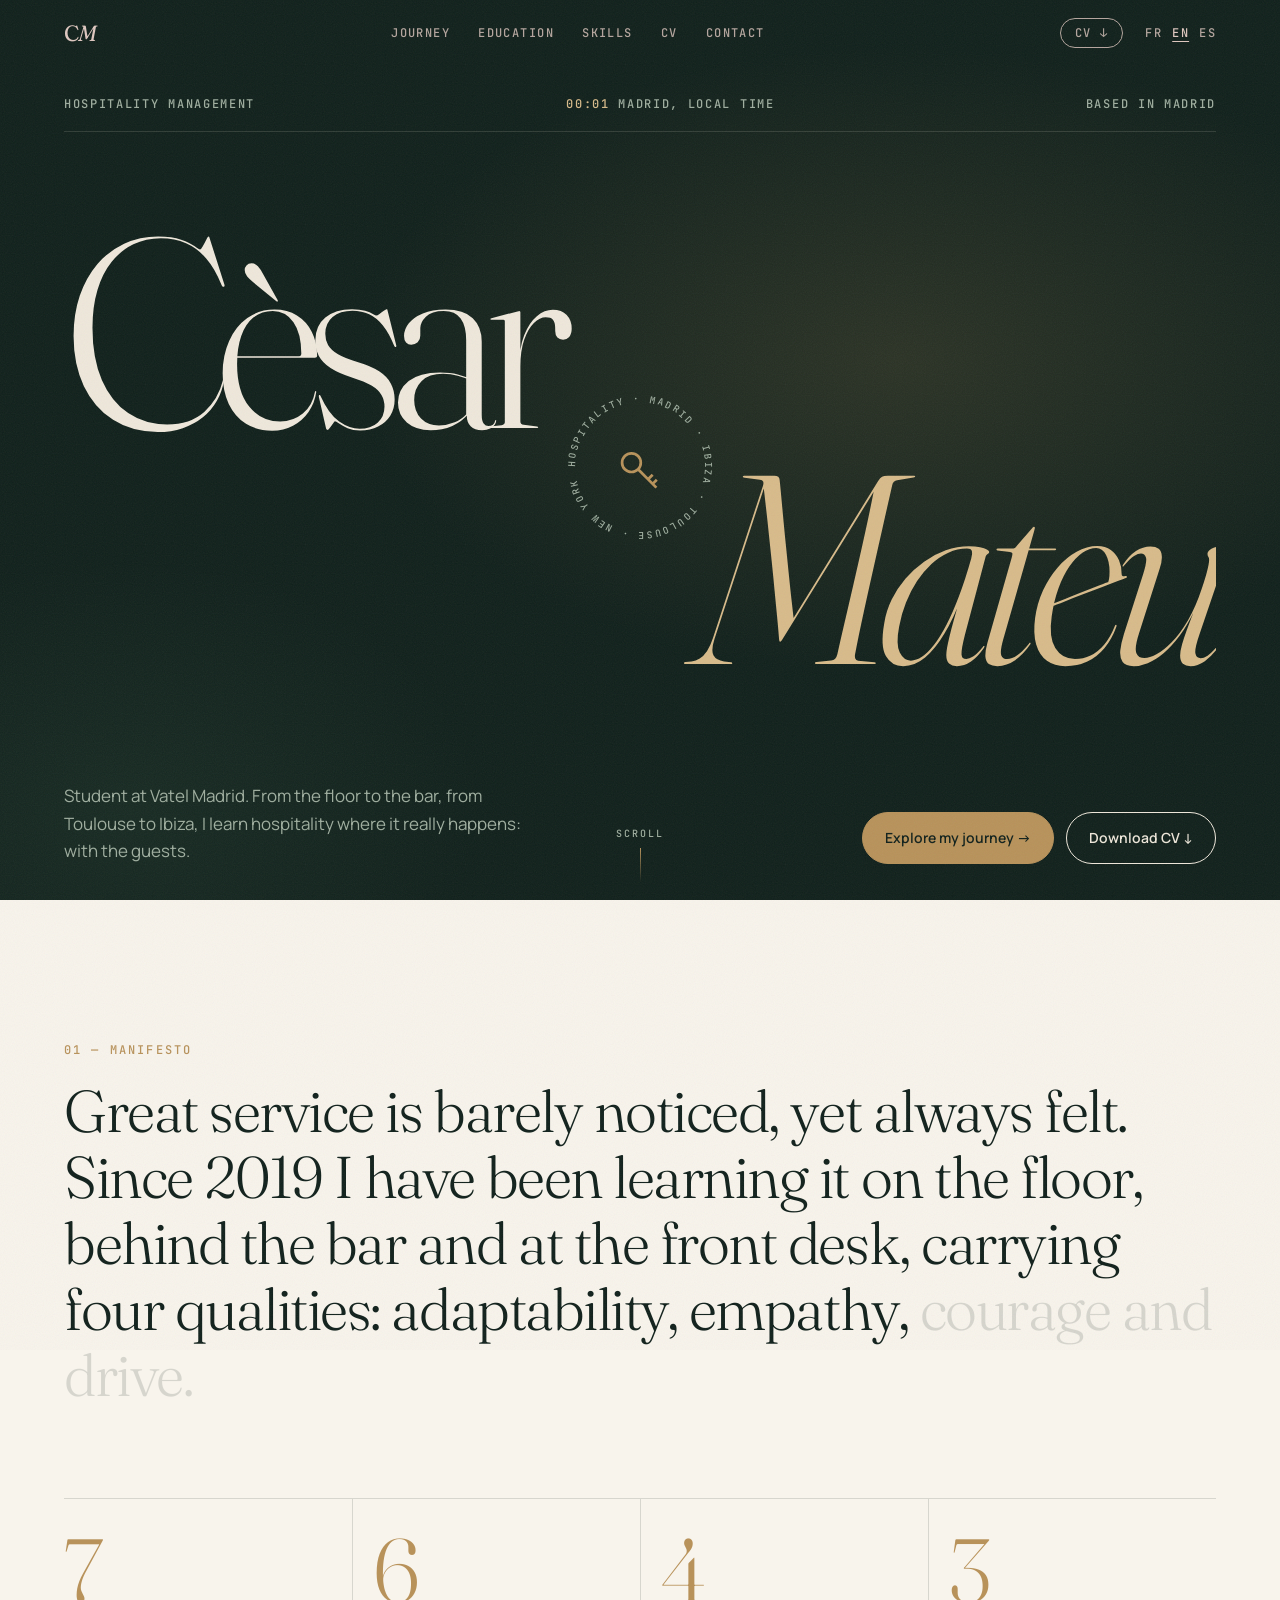
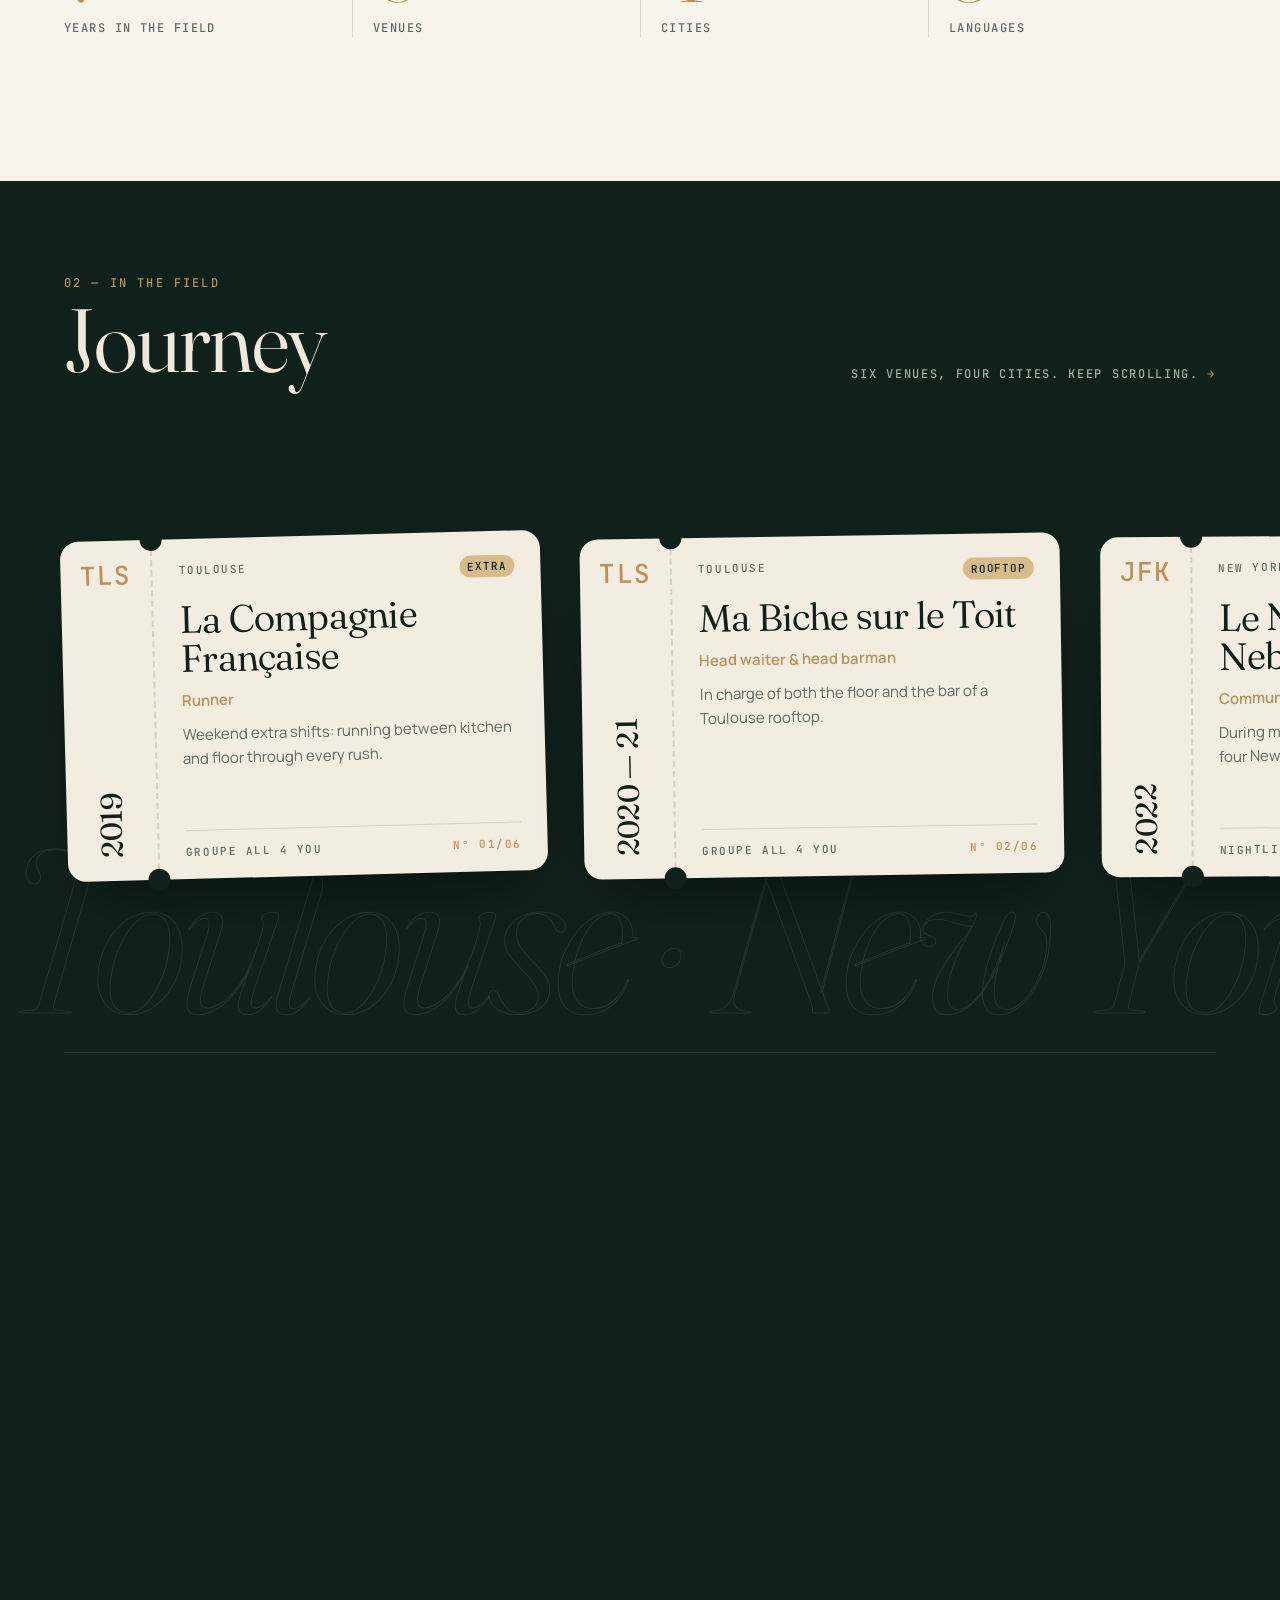
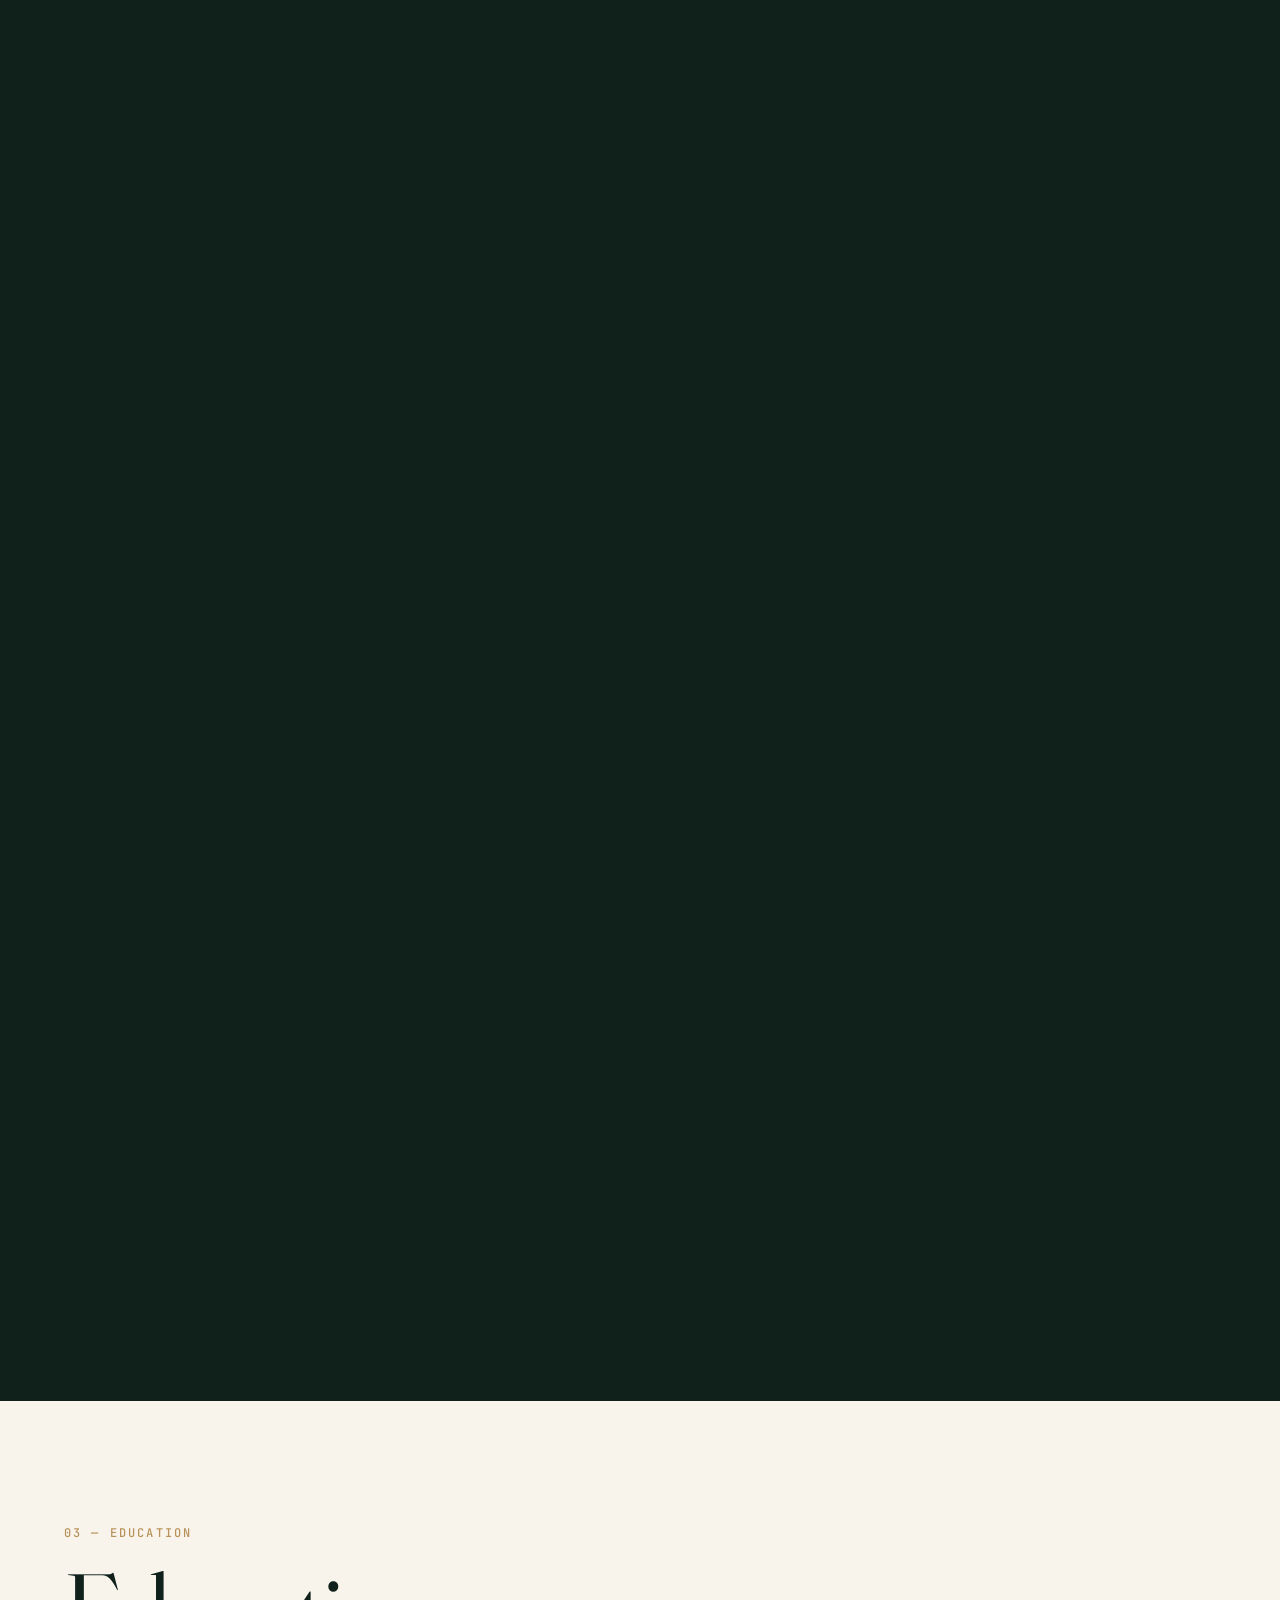
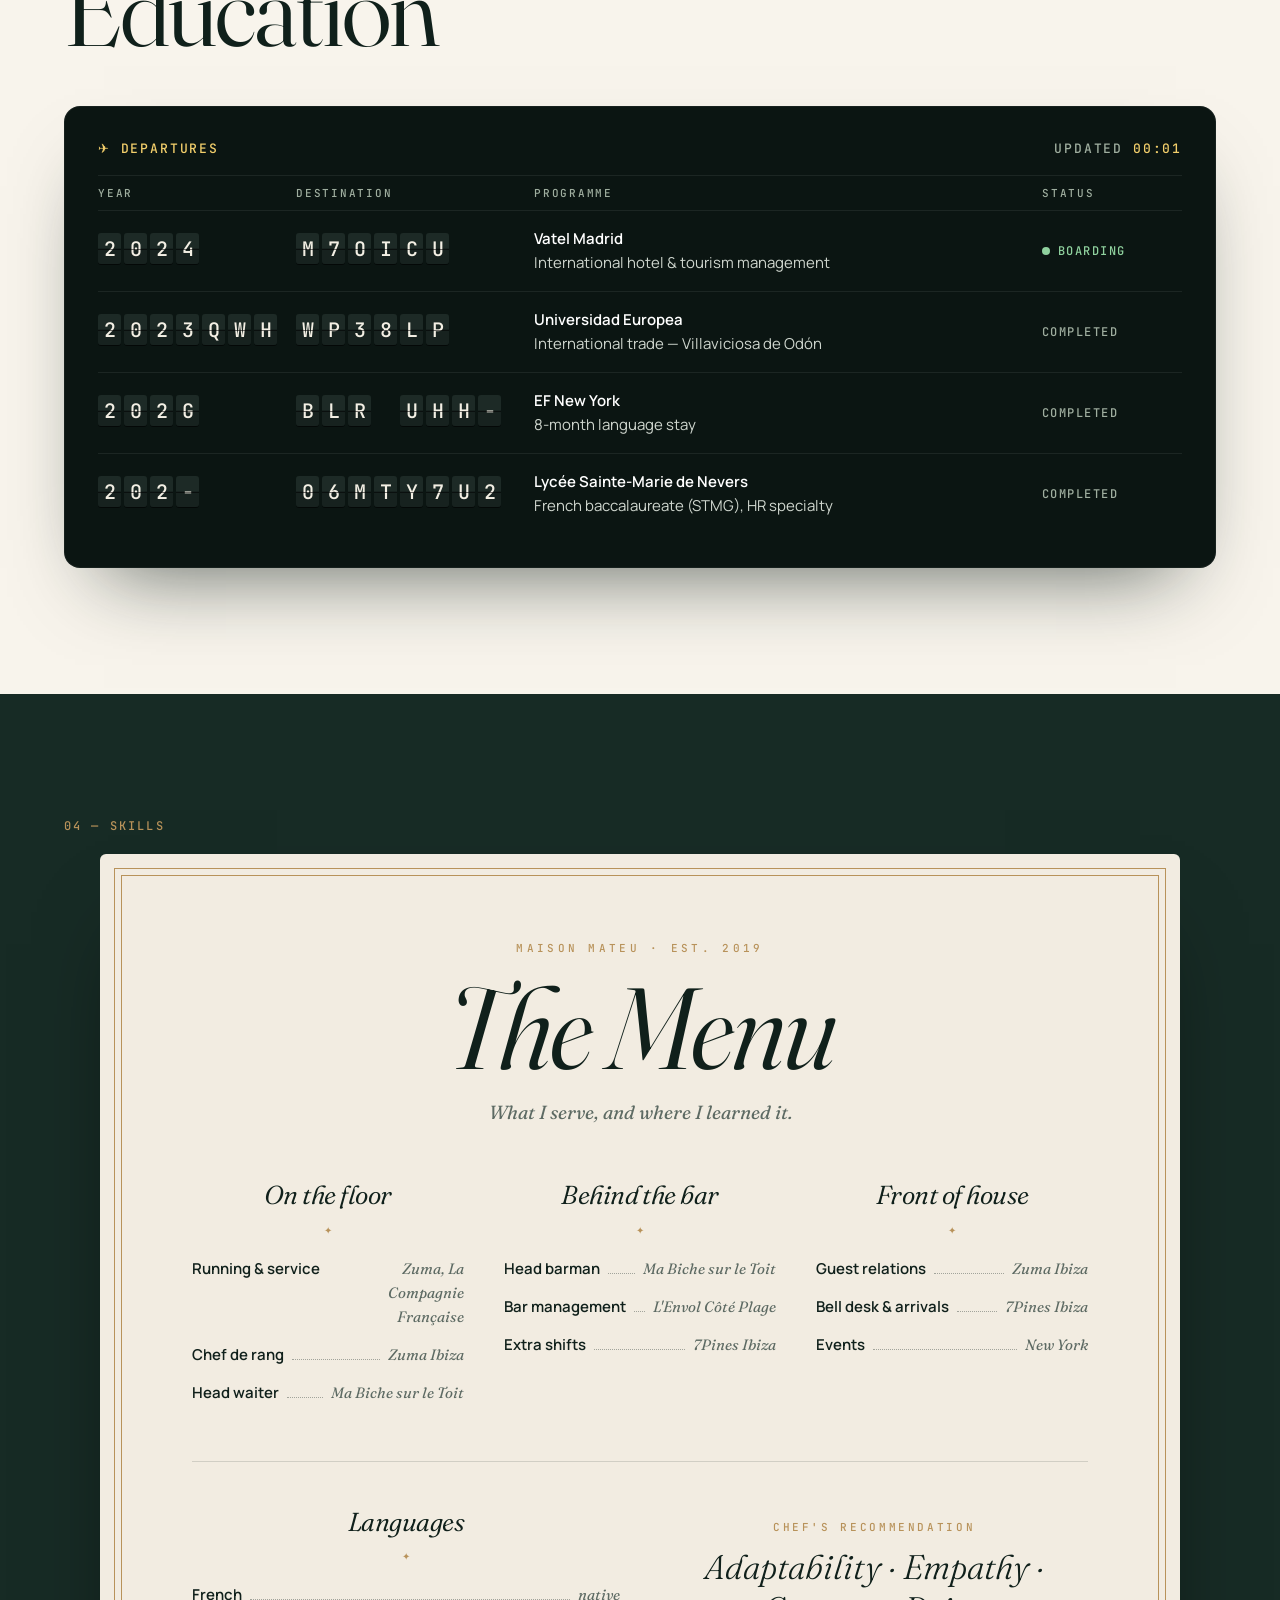
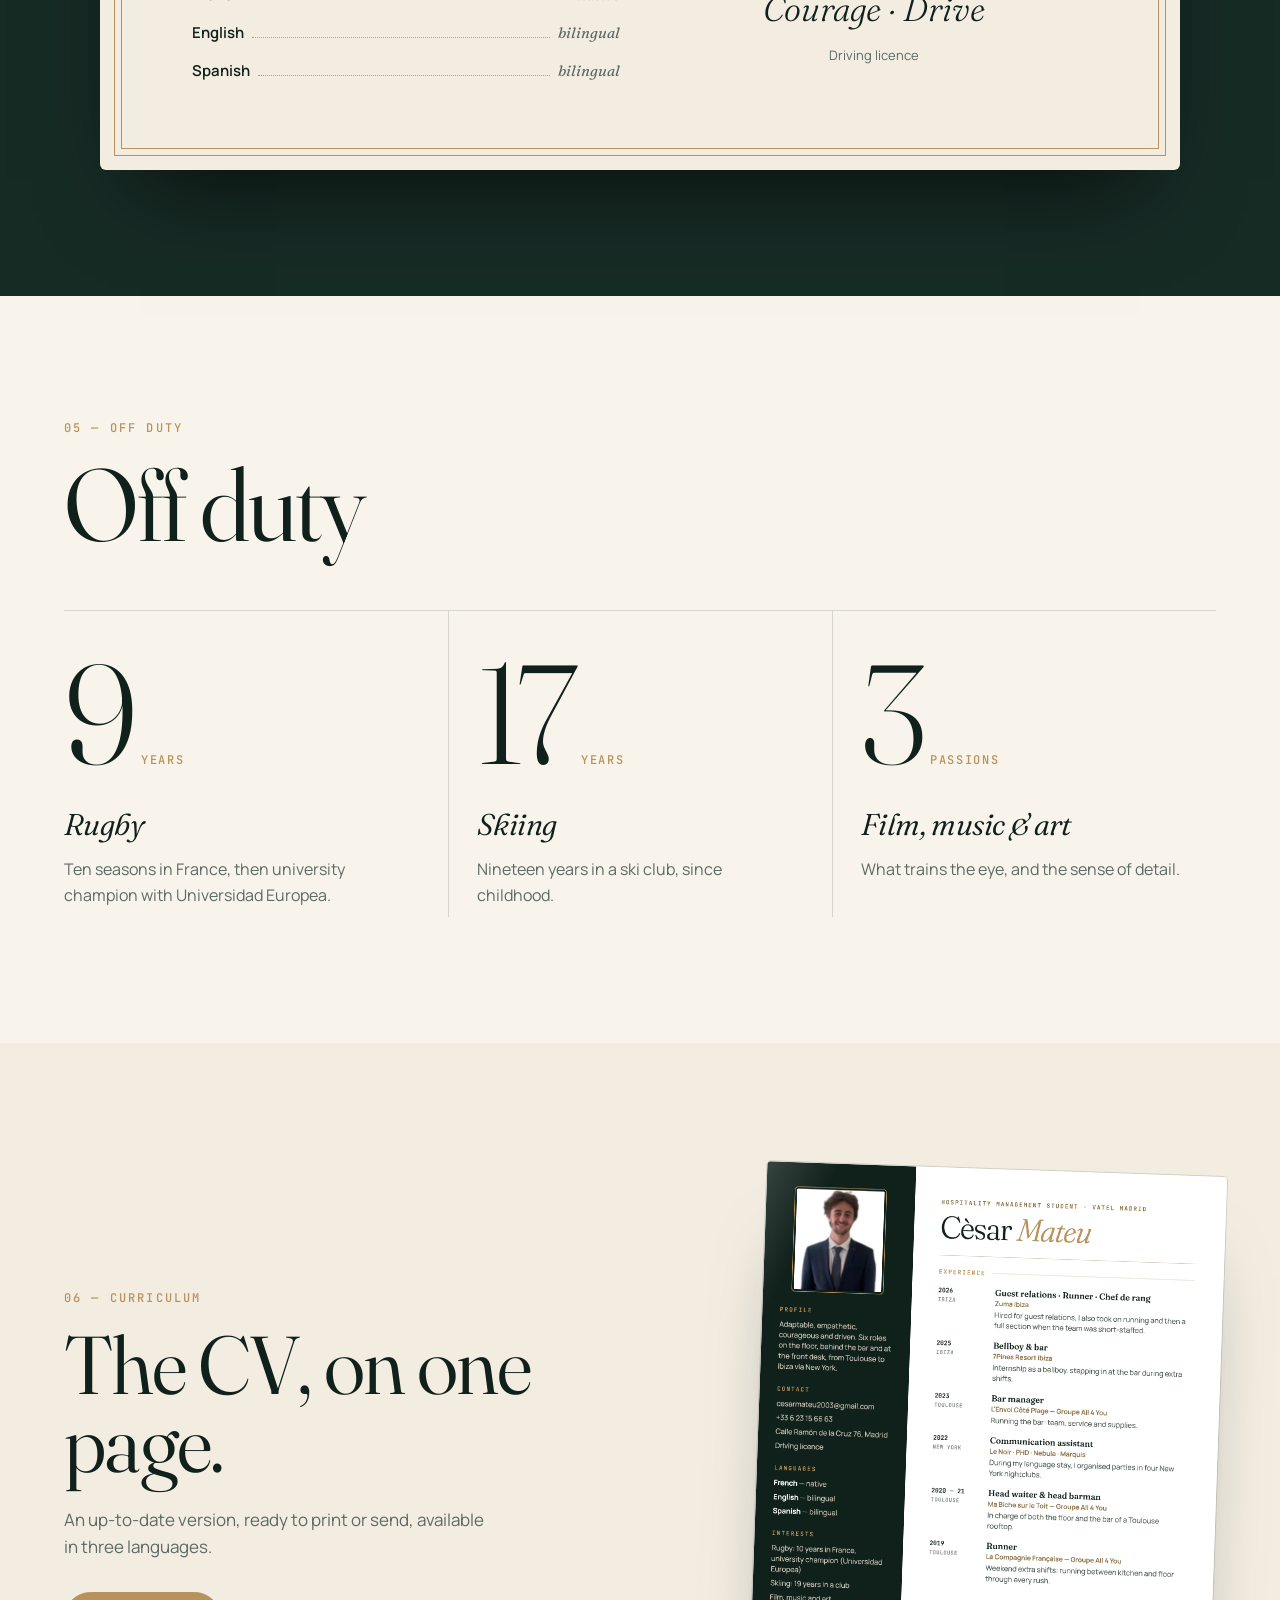
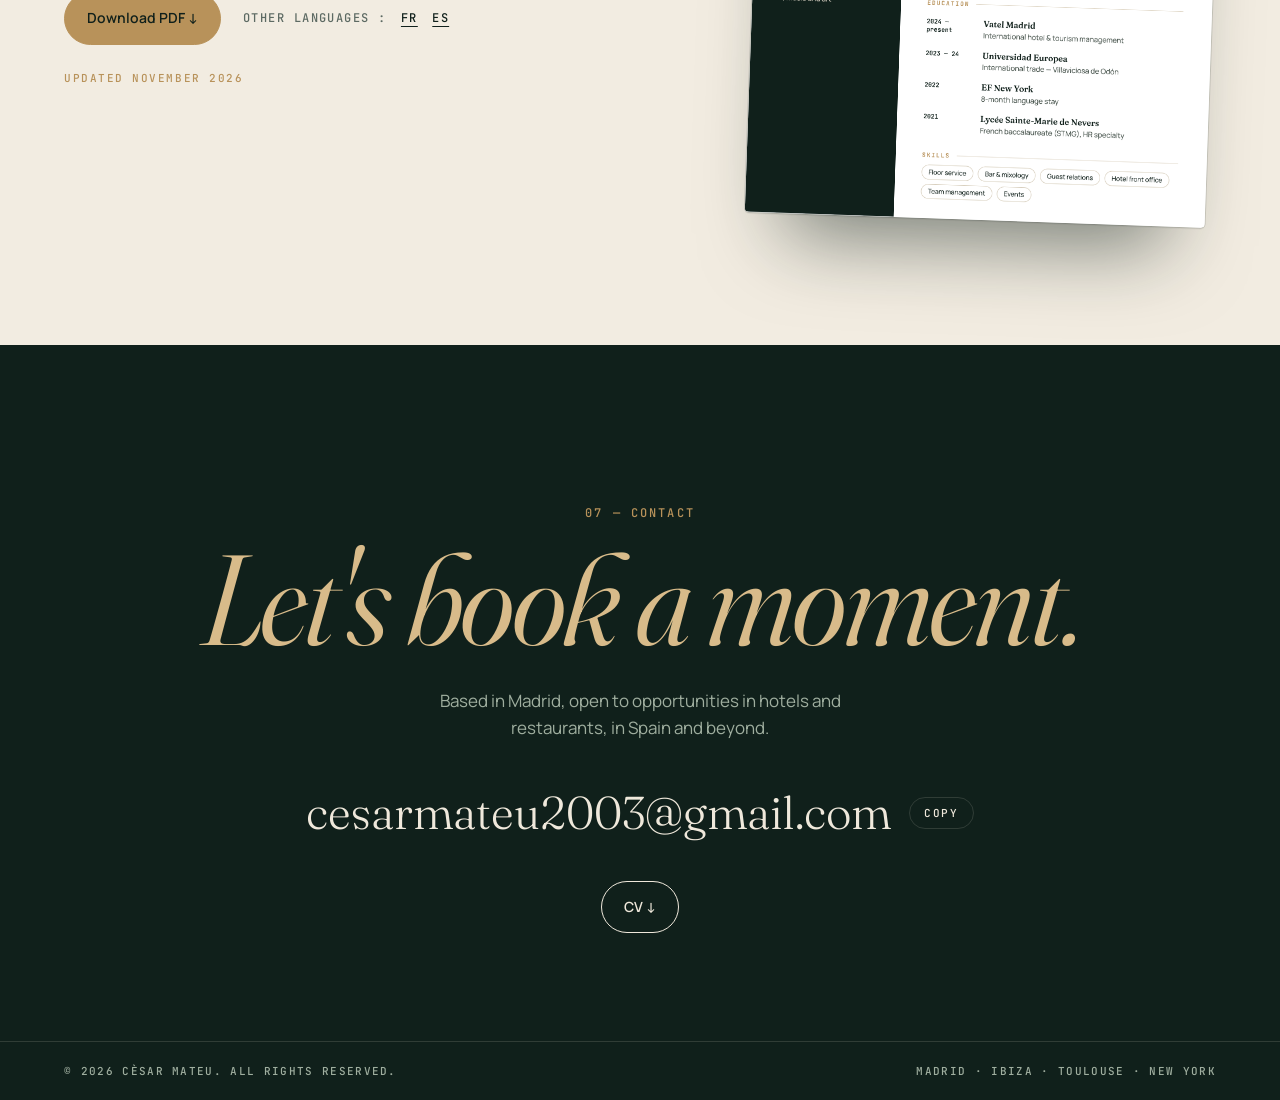
==== en/index.html @ 69b2fdb8 "Portfolio de Cèsar Mateu : site FR/EN/ES + CV PDF Hero typographique, parcours en scroll latéral, ta" ====
<!doctype html>
<html lang="en">
<head>
<meta charset="utf-8">
<meta name="viewport" content="width=device-width, initial-scale=1">
<title>Cèsar Mateu — Hospitality Management</title>
<meta name="description" content="Cèsar Mateu, hospitality management student at Vatel Madrid. Floor, bar, front of house: from Toulouse to Ibiza.">
<meta property="og:title" content="Cèsar Mateu — Hospitality Management">
<meta property="og:description" content="Cèsar Mateu, hospitality management student at Vatel Madrid. Floor, bar, front of house: from Toulouse to Ibiza.">
<meta name="theme-color" content="#10201b">
<link rel="alternate" hreflang="fr" href="../fr/"><link rel="alternate" hreflang="en" href="../en/"><link rel="alternate" hreflang="es" href="../es/">
<link rel="icon" href="../assets/favicon.svg" type="image/svg+xml">
<link rel="preconnect" href="https://fonts.googleapis.com"><link rel="preconnect" href="https://fonts.gstatic.com" crossorigin>
<link rel="stylesheet" href="https://fonts.googleapis.com/css2?family=Fraunces:ital,opsz,wght@0,9..144,300..600;1,9..144,300..600&family=Manrope:wght@400;500;600&family=JetBrains+Mono:wght@400;500&display=swap">
<link rel="stylesheet" href="../assets/style.css">
</head>
<body>
<a class="skip" href="#main">Skip to content</a>
<div class="loader" aria-hidden="true"><div class="loader-words"><span>Welcome</span><span>Bienvenido</span><span>Bienvenue</span></div><div class="loader-line"></div></div>
<div class="cursor" aria-hidden="true"></div>
<div class="grain" aria-hidden="true"></div>

<header class="topbar">
  <a class="mono" href="#top" aria-label="Cèsar Mateu">C<span>M</span></a>
  <nav class="nav"><a href="#parcours">Journey</a><a href="#formation">Education</a><a href="#carte">Skills</a><a href="#cv">CV</a><a href="#contact">Contact</a></nav>
  <div class="topbar-right">
    <a class="cv-pill" href="../cv/Cesar-Mateu-CV-EN.pdf" download>CV ↓</a>
    <div class="langs"><a href="../fr/" hreflang="fr">FR</a><a href="../en/" hreflang="en" aria-current="true">EN</a><a href="../es/" hreflang="es">ES</a></div>
  </div>
</header>

<main id="main">
<section class="hero" id="top">
  <div class="hero-meta">
    <span>Hospitality management</span>
    <span class="clock"><b data-clock>--:--</b> Madrid, local time</span>
    <span>Based in Madrid</span>
  </div>
  <h1 class="hero-name">
    <span class="row r1"><span class="l" style="--i:0">C</span><span class="l" style="--i:1">è</span><span class="l" style="--i:2">s</span><span class="l" style="--i:3">a</span><span class="l" style="--i:4">r</span></span>
    <span class="row r2"><span class="l" style="--i:5">M</span><span class="l" style="--i:6">a</span><span class="l" style="--i:7">t</span><span class="l" style="--i:8">e</span><span class="l" style="--i:9">u</span></span>
  </h1>
  <div class="badge" aria-hidden="true">
    <svg viewBox="0 0 200 200"><defs><path id="c" d="M100,100 m-78,0 a78,78 0 1,1 156,0 a78,78 0 1,1 -156,0"/></defs>
      <text><textPath href="#c">HOSPITALITY · MADRID · IBIZA · TOULOUSE · NEW YORK · HOSPITALITY · MADRID · IBIZA · TOULOUSE · NEW YORK · </textPath></text></svg>
    <span class="badge-key">
      <svg viewBox="0 0 24 24" fill="none" stroke="currentColor" stroke-width="1.3"><circle cx="8" cy="8" r="4.5"/><path d="M11.2 11.2 20 20M16 16l2.2-2.2M18.2 18.2l2-2"/></svg>
    </span>
  </div>
  <div class="hero-foot">
    <p class="hero-bio">Student at Vatel Madrid. From the floor to the bar, from Toulouse to Ibiza, I learn hospitality where it really happens: with the guests.</p>
    <div class="hero-ctas">
      <a class="btn" href="#parcours">Explore my journey →</a>
      <a class="btn btn-ghost" href="../cv/Cesar-Mateu-CV-EN.pdf" download>Download CV ↓</a>
    </div>
  </div>
  <div class="scroll-cue"><span>Scroll</span><i></i></div>
</section>

<section class="manifesto">
  <p class="eyebrow">01 — Manifesto</p>
  <p class="manifesto-text" data-words>Great service is barely noticed, yet always felt. Since 2019 I have been learning it on the floor, behind the bar and at the front desk, carrying four qualities: adaptability, empathy, courage and drive.</p>
  <div class="stats"><div class="stat" data-reveal><span class="stat-n" data-count="7">0</span><span class="stat-l">years in the field</span></div><div class="stat" data-reveal><span class="stat-n" data-count="6">0</span><span class="stat-l">venues</span></div><div class="stat" data-reveal><span class="stat-n" data-count="4">0</span><span class="stat-l">cities</span></div><div class="stat" data-reveal><span class="stat-n" data-count="3">0</span><span class="stat-l">languages</span></div></div>
</section>

<section class="hscroll" id="parcours">
  <div class="hscroll-pin">
    <div class="hscroll-head">
      <p class="eyebrow">02 — In the field</p>
      <h2>Journey</h2>
      <p class="hscroll-sub">Six venues, four cities. Keep scrolling. <span class="arrow">→</span></p>
    </div>
    <div class="hscroll-ghost" aria-hidden="true">Toulouse · New York · Toulouse · Ibiza · Ibiza · Toulouse · New York · Toulouse · Ibiza · Ibiza</div>
    <div class="track">
      <article class="ticket" style="--k:0">
        <div class="ticket-stub">
          <span class="ticket-code">TLS</span>
          <span class="ticket-year">2019</span>
        </div>
        <div class="ticket-body">
          <div class="ticket-top"><span>Toulouse</span><span class="ticket-tag">Extra</span></div>
          <h3 class="ticket-venue">La Compagnie Française</h3>
          <p class="ticket-role">Runner</p>
          <p class="ticket-desc">Weekend extra shifts: running between kitchen and floor through every rush.</p>
          <div class="ticket-foot"><span>Groupe All 4 You</span><span class="ticket-no">N° 01/06</span></div>
        </div>
      </article>
      <article class="ticket" style="--k:1">
        <div class="ticket-stub">
          <span class="ticket-code">TLS</span>
          <span class="ticket-year">2020 — 21</span>
        </div>
        <div class="ticket-body">
          <div class="ticket-top"><span>Toulouse</span><span class="ticket-tag">Rooftop</span></div>
          <h3 class="ticket-venue">Ma Biche sur le Toit</h3>
          <p class="ticket-role">Head waiter &amp; head barman</p>
          <p class="ticket-desc">In charge of both the floor and the bar of a Toulouse rooftop.</p>
          <div class="ticket-foot"><span>Groupe All 4 You</span><span class="ticket-no">N° 02/06</span></div>
        </div>
      </article>
      <article class="ticket" style="--k:2">
        <div class="ticket-stub">
          <span class="ticket-code">JFK</span>
          <span class="ticket-year">2022</span>
        </div>
        <div class="ticket-body">
          <div class="ticket-top"><span>New York</span><span class="ticket-tag">Events</span></div>
          <h3 class="ticket-venue">Le Noir · PHD · Nebula · Marquis</h3>
          <p class="ticket-role">Communication assistant</p>
          <p class="ticket-desc">During my language stay, I organised parties in four New York nightclubs.</p>
          <div class="ticket-foot"><span>Nightlife</span><span class="ticket-no">N° 03/06</span></div>
        </div>
      </article>
      <article class="ticket" style="--k:3">
        <div class="ticket-stub">
          <span class="ticket-code">TLS</span>
          <span class="ticket-year">2023</span>
        </div>
        <div class="ticket-body">
          <div class="ticket-top"><span>Toulouse</span><span class="ticket-tag">Management</span></div>
          <h3 class="ticket-venue">L&#x27;Envol Côté Plage</h3>
          <p class="ticket-role">Bar manager</p>
          <p class="ticket-desc">Running the bar: team, service and supplies.</p>
          <div class="ticket-foot"><span>Groupe All 4 You</span><span class="ticket-no">N° 04/06</span></div>
        </div>
      </article>
      <article class="ticket" style="--k:4">
        <div class="ticket-stub">
          <span class="ticket-code">IBZ</span>
          <span class="ticket-year">2025</span>
        </div>
        <div class="ticket-body">
          <div class="ticket-top"><span>Ibiza</span><span class="ticket-tag">Internship</span></div>
          <h3 class="ticket-venue">7Pines Resort Ibiza</h3>
          <p class="ticket-role">Bellboy &amp; bar</p>
          <p class="ticket-desc">Internship as a bellboy, stepping in at the bar during extra shifts.</p>
          <div class="ticket-foot"><span>Resort</span><span class="ticket-no">N° 05/06</span></div>
        </div>
      </article>
      <article class="ticket" style="--k:5">
        <div class="ticket-stub">
          <span class="ticket-code">IBZ</span>
          <span class="ticket-year">2026</span>
        </div>
        <div class="ticket-body">
          <div class="ticket-top"><span>Ibiza</span><span class="ticket-tag">Summer season</span></div>
          <h3 class="ticket-venue">Zuma Ibiza</h3>
          <p class="ticket-role">Guest relations · Runner · Chef de rang</p>
          <p class="ticket-desc">Hired for guest relations, I also took on running and then a full section when the team was short-staffed.</p>
          <div class="ticket-foot"><span>Restaurant</span><span class="ticket-no">N° 06/06</span></div>
        </div>
      </article>
    </div>
    <div class="hscroll-progress"><i></i></div>
  </div>
</section>

<section class="formation" id="formation">
  <p class="eyebrow">03 — Education</p>
  <h2>Education</h2>
  <div class="board">
    <div class="board-head">
      <span class="board-title">✈ Departures</span>
      <span class="board-clock">Updated <b data-clock>--:--</b></span>
    </div>
    <div class="board-row board-cols"><span>Year</span><span>Destination</span><span>Programme</span><span>Status</span></div>
    
        <div class="board-row" data-reveal>
          <span class="flap" data-text="2024"></span>
          <span class="flap" data-text="MADRID"></span>
          <span class="board-prog"><strong>Vatel Madrid</strong>International hotel &amp; tourism management</span>
          <span class="status now">Boarding</span>
        </div>
        <div class="board-row" data-reveal>
          <span class="flap" data-text="2023-24"></span>
          <span class="flap" data-text="MADRID"></span>
          <span class="board-prog"><strong>Universidad Europea</strong>International trade — Villaviciosa de Odón</span>
          <span class="status">Completed</span>
        </div>
        <div class="board-row" data-reveal>
          <span class="flap" data-text="2022"></span>
          <span class="flap" data-text="NEW YORK"></span>
          <span class="board-prog"><strong>EF New York</strong>8-month language stay</span>
          <span class="status">Completed</span>
        </div>
        <div class="board-row" data-reveal>
          <span class="flap" data-text="2021"></span>
          <span class="flap" data-text="TOULOUSE"></span>
          <span class="board-prog"><strong>Lycée Sainte-Marie de Nevers</strong>French baccalaureate (STMG), HR specialty</span>
          <span class="status">Completed</span>
        </div>
  </div>
</section>

<section class="carte-wrap" id="carte">
  <p class="eyebrow">04 — Skills</p>
  <div class="carte" data-tilt>
    <div class="carte-inner">
      <p class="carte-house">Maison Mateu · Est. 2019</p>
      <h2>The Menu</h2>
      <p class="carte-sub">What I serve, and where I learned it.</p>
      <div class="carte-grid"><div class="carte-col" data-reveal><h3>On the floor</h3><ul><li><span>Running &amp; service</span><i></i><em>Zuma, La Compagnie Française</em></li><li><span>Chef de rang</span><i></i><em>Zuma Ibiza</em></li><li><span>Head waiter</span><i></i><em>Ma Biche sur le Toit</em></li></ul></div><div class="carte-col" data-reveal><h3>Behind the bar</h3><ul><li><span>Head barman</span><i></i><em>Ma Biche sur le Toit</em></li><li><span>Bar management</span><i></i><em>L&#x27;Envol Côté Plage</em></li><li><span>Extra shifts</span><i></i><em>7Pines Ibiza</em></li></ul></div><div class="carte-col" data-reveal><h3>Front of house</h3><ul><li><span>Guest relations</span><i></i><em>Zuma Ibiza</em></li><li><span>Bell desk &amp; arrivals</span><i></i><em>7Pines Ibiza</em></li><li><span>Events</span><i></i><em>New York</em></li></ul></div></div>
      <div class="carte-bottom">
        <div class="carte-col" data-reveal><h3>Languages</h3><ul><li><span>French</span><i></i><em>native</em></li><li><span>English</span><i></i><em>bilingual</em></li><li><span>Spanish</span><i></i><em>bilingual</em></li></ul></div>
        <div class="carte-chef" data-reveal>
          <p class="chef-label">Chef&#x27;s recommendation</p>
          <p class="chef-list">Adaptability · Empathy · Courage · Drive</p>
          <p class="chef-licence">Driving licence</p>
        </div>
      </div>
    </div>
  </div>
</section>

<section class="hobbies-wrap">
  <p class="eyebrow">05 — Off duty</p>
  <h2>Off duty</h2>
  <div class="hobbies">
      <div class="hobby" data-reveal style="--k:0">
        <div class="hobby-n"><span data-count="10">0</span><small>years</small></div>
        <h3>Rugby</h3><p>Ten seasons in France, then university champion with Universidad Europea.</p>
      </div>
      <div class="hobby" data-reveal style="--k:1">
        <div class="hobby-n"><span data-count="19">0</span><small>years</small></div>
        <h3>Skiing</h3><p>Nineteen years in a ski club, since childhood.</p>
      </div>
      <div class="hobby" data-reveal style="--k:2">
        <div class="hobby-n"><span data-count="3">0</span><small>passions</small></div>
        <h3>Film, music &amp; art</h3><p>What trains the eye, and the sense of detail.</p>
      </div></div>
</section>

<section class="cvsec" id="cv">
  <div class="cv-copy">
    <p class="eyebrow">06 — Curriculum</p>
    <h2>The CV, on one page.</h2>
    <p>An up-to-date version, ready to print or send, available in three languages.</p>
    <div class="cv-actions">
      <a class="btn" href="../cv/Cesar-Mateu-CV-EN.pdf" download>Download PDF ↓</a>
      <span class="cv-other">Other languages : <a href="../cv/Cesar-Mateu-CV-FR.pdf" download>FR</a> <a href="../cv/Cesar-Mateu-CV-ES.pdf" download>ES</a></span>
    </div>
    <p class="cv-updated">Updated November 2026</p>
  </div>
  <a class="sheet" href="../cv/Cesar-Mateu-CV-EN.pdf" target="_blank" rel="noopener" data-tilt>
    <img src="../cv/preview-en.png" alt="CV — Cèsar Mateu" width="794" height="1123" loading="lazy">
    <span class="sheet-shine"></span>
  </a>
</section>

<section class="contact" id="contact">
  <p class="eyebrow">07 — Contact</p>
  <h2 class="contact-title">Let&#x27;s book a moment.</h2>
  <p class="contact-text">Based in Madrid, open to opportunities in hotels and restaurants, in Spain and beyond.</p>
  <div class="contact-mail">
    <a class="mail" data-u="cesarmateu2003" data-d="gmail.com" href="#">…</a>
    <button class="copy" type="button" data-copied="Address copied">Copy</button>
  </div>
  <div class="contact-links"><a class="btn btn-ghost" href="../cv/Cesar-Mateu-CV-EN.pdf" download>CV ↓</a></div>
</section>
</main>

<footer class="footer">
  <span>© 2026 Cèsar Mateu. All rights reserved.</span>
  <span>Madrid · Ibiza · Toulouse · New York</span>
</footer>
<div class="toast" role="status" aria-live="polite"></div>
<script src="../assets/main.js"></script>
</body>
</html>
---- assets/style.css ----
/* Cèsar Mateu — « une grande maison » : vert encre, crème, laiton */
:root {
  --ink: #10201b;
  --ink-2: #172b25;
  --ink-3: #22392f;
  --cream: #f2ece1;
  --paper: #f8f4ec;
  --brass: #b8925a;
  --brass-2: #d8bb8a;
  --text: #10201b;
  --muted: #5d6a63;
  --on-ink: #efe8db;
  --on-ink-muted: #9fae9f;
  --line: rgba(16, 32, 27, .14);
  --line-ink: rgba(239, 232, 219, .14);
  --green: #8fd19e;
  --serif: "Fraunces", Georgia, serif;
  --sans: "Manrope", system-ui, sans-serif;
  --mono: "JetBrains Mono", ui-monospace, monospace;
  --pad: clamp(16px, 5vw, 72px);
  --ease: cubic-bezier(.2, .7, .1, 1);
}

*, *::before, *::after { box-sizing: border-box; }
html { scroll-behavior: smooth; -webkit-text-size-adjust: 100%; }
body {
  margin: 0; background: var(--paper); color: var(--text);
  font: 400 16px/1.6 var(--sans); overflow-x: hidden;
  -webkit-font-smoothing: antialiased;
}
img { max-width: 100%; display: block; }
a { color: inherit; }
h1, h2, h3 { font-family: var(--serif); font-weight: 350; margin: 0; letter-spacing: -.02em; }
h2 { font-size: clamp(44px, 8vw, 120px); line-height: .95; }
::selection { background: var(--brass); color: var(--ink); }

.skip { position: absolute; left: -999px; top: 8px; background: var(--brass); color: var(--ink); padding: 8px 14px; z-index: 100; }
.skip:focus { left: 8px; }
.eyebrow {
  font: 500 12px/1 var(--mono); letter-spacing: .18em; text-transform: uppercase;
  color: var(--brass); margin: 0 0 22px;
}

/* ---------- grain + cursor + loader ---------- */
.grain {
  position: fixed; inset: -50%; z-index: 90; pointer-events: none; opacity: .07;
  background-image: url("data:image/svg+xml,%3Csvg xmlns='http://www.w3.org/2000/svg' width='160' height='160'%3E%3Cfilter id='n'%3E%3CfeTurbulence type='fractalNoise' baseFrequency='.9' numOctaves='2'/%3E%3C/filter%3E%3Crect width='100%25' height='100%25' filter='url(%23n)'/%3E%3C/svg%3E");
  animation: grain 1s steps(4) infinite;
}
@keyframes grain { 0%{transform:translate(0,0)} 25%{transform:translate(-3%,2%)} 50%{transform:translate(2%,-3%)} 75%{transform:translate(-2%,-1%)} }

.cursor { display: none; }
@media (pointer: fine) {
  .cursor {
    display: block; position: fixed; left: 0; top: 0; z-index: 95; pointer-events: none;
    width: 34px; height: 34px; margin: -17px 0 0 -17px; border-radius: 50%;
    border: 1px solid var(--brass); transition: width .3s var(--ease), height .3s var(--ease), margin .3s var(--ease), background .3s, opacity .3s;
    opacity: 0;
  }
  .cursor.on { opacity: 1; }
  .cursor.big { width: 72px; height: 72px; margin: -36px 0 0 -36px; background: rgba(184, 146, 90, .14); }
}

.loader {
  position: fixed; inset: 0; z-index: 99; background: var(--ink); color: var(--on-ink);
  display: grid; place-items: center; transition: transform .9s var(--ease) .1s;
}
.loader-words { position: relative; height: 1.2em; overflow: hidden; font: italic 300 clamp(40px, 7vw, 84px)/1.2 var(--serif); }
.loader-words span { display: block; animation: words 1.5s var(--ease) forwards; }
@keyframes words { 0%,25%{transform:translateY(0)} 35%,60%{transform:translateY(-100%)} 70%,100%{transform:translateY(-200%)} }
.loader-line { position: absolute; bottom: 18%; left: 50%; width: 160px; height: 1px; margin-left: -80px; background: var(--line-ink); overflow: hidden; }
.loader-line::after { content: ""; position: absolute; inset: 0; background: var(--brass); transform: scaleX(0); transform-origin: left; animation: line 1.4s var(--ease) forwards; }
@keyframes line { to { transform: scaleX(1); } }
.loaded .loader { transform: translateY(-100%); }
.skip-loader .loader { display: none; }

/* ---------- topbar ---------- */
.topbar {
  position: fixed; inset: 0 0 auto; z-index: 50; display: flex; align-items: center; justify-content: space-between;
  gap: 20px; padding: 18px var(--pad); color: var(--on-ink); mix-blend-mode: difference;
}
.mono { font: 400 22px/1 var(--serif); text-decoration: none; letter-spacing: -.04em; }
.mono span { font-style: italic; }
.nav { display: flex; gap: 28px; }
.nav a, .langs a, .cv-pill { font: 500 12px/1 var(--mono); letter-spacing: .12em; text-transform: uppercase; text-decoration: none; opacity: .8; transition: opacity .2s; }
.nav a:hover, .langs a:hover, .langs a[aria-current], .cv-pill:hover { opacity: 1; }
.langs a[aria-current] { text-decoration: underline; text-underline-offset: 4px; }
.topbar-right { display: flex; gap: 22px; align-items: center; }
.langs { display: flex; gap: 10px; }
.cv-pill { border: 1px solid currentColor; border-radius: 99px; padding: 8px 14px; }
@media (max-width: 860px) { .nav { display: none; } .topbar-right { gap: 14px; } }

/* ---------- hero ---------- */
.hero {
  position: relative; min-height: 100svh; background: var(--ink); color: var(--on-ink);
  display: grid; grid-template-rows: auto 1fr auto; padding: 96px var(--pad) 36px; overflow: hidden;
}
.hero::before {
  content: ""; position: absolute; inset: 0; pointer-events: none;
  background: radial-gradient(60% 50% at 70% 40%, rgba(184, 146, 90, .16), transparent 70%),
              radial-gradient(40% 40% at 10% 90%, rgba(143, 209, 158, .06), transparent 70%);
}
.hero-meta {
  position: relative; display: flex; justify-content: space-between; gap: 16px; flex-wrap: wrap;
  font: 500 12px/1.4 var(--mono); letter-spacing: .14em; text-transform: uppercase; color: var(--on-ink-muted);
  border-bottom: 1px solid var(--line-ink); padding-bottom: 18px;
}
.clock b { color: var(--brass-2); font-weight: 500; }
.hero-name {
  position: relative; align-self: center; font-weight: 300; line-height: .82; letter-spacing: -.055em;
  font-size: clamp(88px, 21vw, 340px); font-variation-settings: "opsz" 144; margin: 4vh 0;
}
.hero-name .row { display: block; overflow: hidden; padding-bottom: .06em; }
.hero-name .r2 { text-align: right; font-style: italic; color: var(--brass-2); }
.hero-name .l { display: inline-block; transform: translateY(105%) rotate(6deg); transition: transform 1.1s var(--ease); transition-delay: calc(var(--i) * 60ms + 200ms); }
.loaded .hero-name .l { transform: none; }
.hero-name .l:hover { color: var(--brass); }
.badge {
  position: absolute; width: clamp(110px, 13vw, 170px); aspect-ratio: 1; left: 50%; top: 50%; translate: -50% -38%;
  color: var(--on-ink-muted); pointer-events: none;
}
.badge svg { width: 100%; height: 100%; animation: spin 24s linear infinite; }
.badge text { font: 500 11.5px var(--mono); letter-spacing: .2em; fill: currentColor; }
.badge-key { position: absolute; inset: 0; display: grid; place-items: center; color: var(--brass); }
.badge-key svg { width: 30%; height: 30%; animation: none; }
@keyframes spin { to { transform: rotate(360deg); } }
.hero-foot { position: relative; display: flex; justify-content: space-between; align-items: end; gap: 28px; flex-wrap: wrap; }
.hero-bio { max-width: 460px; margin: 0; color: var(--on-ink-muted); font-size: 17px; }
.hero-ctas { display: flex; gap: 12px; flex-wrap: wrap; }
.hero-meta, .hero-foot, .badge { opacity: 0; transform: translateY(14px); transition: opacity 1s var(--ease) .9s, transform 1s var(--ease) .9s; }
.loaded .hero-meta, .loaded .hero-foot, .loaded .badge { opacity: 1; transform: none; }
.scroll-cue { position: absolute; left: 50%; bottom: 18px; translate: -50% 0; display: flex; flex-direction: column; align-items: center; gap: 8px; font: 500 10px var(--mono); letter-spacing: .2em; text-transform: uppercase; color: var(--on-ink-muted); }
.scroll-cue i { width: 1px; height: 34px; background: linear-gradient(var(--brass), transparent); animation: drip 2s var(--ease) infinite; transform-origin: top; }
@keyframes drip { 0%{transform:scaleY(0)} 50%{transform:scaleY(1)} 100%{transform:scaleY(1);opacity:0} }
@media (max-width: 700px) {
  .scroll-cue { display: none; }
  .badge { top: 34%; }
  .hero-name { margin: 8vh 0 4vh; }
}

.btn {
  display: inline-flex; align-items: center; gap: 8px; padding: 14px 22px; border-radius: 99px;
  background: var(--brass); color: var(--ink); text-decoration: none; font-weight: 600; font-size: 14px;
  border: 1px solid var(--brass); transition: background .25s, color .25s, transform .25s var(--ease);
}
.btn:hover { background: var(--brass-2); transform: translateY(-2px); }
.btn-ghost { background: transparent; color: inherit; border-color: currentColor; }
.btn-ghost:hover { background: var(--on-ink); color: var(--ink); border-color: var(--on-ink); }

/* ---------- manifesto ---------- */
.manifesto { padding: clamp(96px, 16vh, 180px) var(--pad); background: var(--paper); }
.manifesto-text {
  font: 300 clamp(30px, 4.6vw, 68px)/1.12 var(--serif); letter-spacing: -.025em; margin: 0; max-width: 1200px;
}
.manifesto-text .w { opacity: .14; transition: opacity .25s linear; }
.manifesto-text .w.on { opacity: 1; }
.stats { display: grid; grid-template-columns: repeat(4, 1fr); gap: 0; margin-top: clamp(64px, 10vh, 120px); border-top: 1px solid var(--line); }
.stat { padding: 26px 20px 0 0; display: flex; flex-direction: column; gap: 6px; }
.stat + .stat { padding-left: 20px; border-left: 1px solid var(--line); }
.stat-n { font: 300 clamp(56px, 7vw, 104px)/1 var(--serif); color: var(--brass); }
.stat-l { font: 500 12px/1.4 var(--mono); letter-spacing: .12em; text-transform: uppercase; color: var(--muted); }
@media (max-width: 700px) {
  .stats { grid-template-columns: 1fr 1fr; }
  .stat:nth-child(3) { border-left: 0; padding-left: 0; }
  .stat:nth-child(n+3) { border-top: 1px solid var(--line); margin-top: 20px; }
}

/* ---------- horizontal scroll ---------- */
.hscroll { position: relative; background: var(--ink); color: var(--on-ink); }
.hscroll-pin { position: sticky; top: 0; height: 100svh; overflow: hidden; display: flex; flex-direction: column; justify-content: center; }
.hscroll-head { position: absolute; top: 96px; left: var(--pad); right: var(--pad); display: flex; flex-wrap: wrap; align-items: end; justify-content: space-between; gap: 8px 28px; z-index: 2; }
.hscroll-head .eyebrow { width: 100%; margin: 0; }
.hscroll-head h2 { font-size: clamp(44px, 7vw, 96px); }
.hscroll-sub { margin: 0; color: var(--on-ink-muted); font: 500 12px var(--mono); letter-spacing: .14em; text-transform: uppercase; }
.arrow { display: inline-block; animation: nudge 1.4s var(--ease) infinite; color: var(--brass); }
@keyframes nudge { 50% { transform: translateX(6px); } }
.hscroll-ghost {
  position: absolute; bottom: 4vh; left: 0; white-space: nowrap; z-index: 0;
  font: italic 300 clamp(100px, 18vw, 260px)/1 var(--serif); letter-spacing: -.04em;
  color: transparent; -webkit-text-stroke: 1px rgba(239, 232, 219, .1); will-change: transform;
}
.track { position: relative; z-index: 1; display: flex; gap: clamp(20px, 3vw, 44px); padding: 150px var(--pad) 0; width: max-content; will-change: transform; }
.ticket {
  width: min(480px, 82vw); display: grid; grid-template-columns: 92px 1fr; background: var(--cream); color: var(--text);
  border-radius: 18px; position: relative; box-shadow: 0 30px 60px -30px rgba(0, 0, 0, .6);
  transform: rotate(calc((var(--k) - 2.5) * .6deg)); transition: transform .5s var(--ease);
}
.ticket:hover { transform: rotate(0) translateY(-8px); }
.ticket-stub {
  border-right: 2px dashed var(--line); display: flex; flex-direction: column; justify-content: space-between; align-items: center;
  padding: 22px 0; position: relative;
}
.ticket-stub::before, .ticket-stub::after { content: ""; position: absolute; right: -12px; width: 22px; height: 22px; border-radius: 50%; background: var(--ink); }
.ticket-stub::before { top: -11px; } .ticket-stub::after { bottom: -11px; }
.ticket-code { font: 500 26px/1 var(--mono); color: var(--brass); letter-spacing: .04em; }
.ticket-year { writing-mode: vertical-rl; rotate: 180deg; font: 400 30px/1 var(--serif); letter-spacing: -.02em; }
.ticket-body { padding: 24px 26px 20px; display: flex; flex-direction: column; gap: 10px; min-height: 340px; }
.ticket-top, .ticket-foot { display: flex; justify-content: space-between; gap: 10px; font: 500 11px/1.3 var(--mono); letter-spacing: .14em; text-transform: uppercase; color: var(--muted); }
.ticket-tag { color: var(--ink); background: var(--brass-2); padding: 4px 8px; border-radius: 99px; letter-spacing: .08em; }
.ticket-venue { font-size: clamp(28px, 3vw, 38px); line-height: 1.02; margin-top: 6px; }
.ticket-role { margin: 0; font-weight: 600; color: var(--brass); font-size: 15px; }
.ticket-desc { margin: 0; color: var(--muted); font-size: 15px; flex: 1; }
.ticket-foot { border-top: 1px solid var(--line); padding-top: 14px; }
.ticket-no { color: var(--brass); }
.hscroll-progress { position: absolute; left: var(--pad); right: var(--pad); bottom: 28px; height: 1px; background: var(--line-ink); z-index: 2; }
.hscroll-progress i { position: absolute; inset: 0; background: var(--brass); transform-origin: left; transform: scaleX(0); }
@media (max-height: 720px) { .ticket-body { min-height: 0; } .hscroll-head { top: 72px; } .track { padding-top: 110px; } }

/* ---------- formation / board ---------- */
.formation { padding: clamp(96px, 14vh, 160px) var(--pad); background: var(--paper); }
.formation h2 { margin-bottom: 48px; }
.board { background: #0b1512; color: var(--on-ink); border-radius: 16px; padding: clamp(16px, 3vw, 34px); box-shadow: inset 0 0 0 1px rgba(255, 255, 255, .05), 0 40px 80px -40px rgba(16, 32, 27, .7); }
.board-head { display: flex; justify-content: space-between; gap: 12px; padding-bottom: 18px; font: 500 13px var(--mono); letter-spacing: .14em; text-transform: uppercase; }
.board-title { color: #f3cf6b; }
.board-clock { color: var(--on-ink-muted); } .board-clock b { color: #f3cf6b; font-weight: 500; }
.board-row { display: grid; grid-template-columns: 180px 220px 1fr 140px; gap: 18px; align-items: center; padding: 16px 0; border-top: 1px solid rgba(255, 255, 255, .07); }
.board-cols { font: 500 11px var(--mono); letter-spacing: .16em; text-transform: uppercase; color: var(--on-ink-muted); padding: 10px 0; }
.flap { display: flex; gap: 3px; flex-wrap: nowrap; min-height: 36px; }
.flap .c {
  position: relative; width: 1.15em; height: 1.55em; display: grid; place-items: center; border-radius: 3px;
  background: linear-gradient(#1d2a26 50%, #17221f 50%); color: #f3efe4; font: 500 clamp(14px, 1.6vw, 20px)/1 var(--mono);
  box-shadow: 0 1px 0 rgba(0, 0, 0, .6);
}
.flap .c::after { content: ""; position: absolute; left: 0; right: 0; top: 50%; height: 1px; background: rgba(0, 0, 0, .55); }
.flap .c.sp { background: transparent; box-shadow: none; }
.flap .c.sp::after { display: none; }
.flap .c.flip { animation: flip .07s linear; }
@keyframes flip { 50% { transform: scaleY(.2); } }
.board-prog { color: #cfd6ce; font-size: 15px; display: flex; flex-direction: column; opacity: 0; transform: translateX(-10px); transition: opacity .8s var(--ease) .6s, transform .8s var(--ease) .6s; }
.board-prog strong { color: #fff; font-weight: 600; }
.board-row.in .board-prog { opacity: 1; transform: none; }
.status { justify-self: start; font: 500 12px var(--mono); letter-spacing: .12em; text-transform: uppercase; color: var(--on-ink-muted); }
.status.now { color: var(--green); display: inline-flex; align-items: center; gap: 8px; }
.status.now::before { content: ""; width: 8px; height: 8px; border-radius: 50%; background: var(--green); animation: blink 1.2s steps(2) infinite; }
@keyframes blink { 50% { opacity: .15; } }
@media (max-width: 900px) {
  .board-row { grid-template-columns: 1fr auto; gap: 10px 14px; }
  .board-cols { display: none; }
  .board-row .flap:nth-child(2) { grid-column: 1; }
  .board-row .flap:first-child { grid-column: 1 / -1; }
  .board-prog { grid-column: 1 / -1; }
  .status { grid-column: 2; grid-row: 2; justify-self: end; }
  .flap .c { font-size: 15px; }
}

/* ---------- la carte ---------- */
.carte-wrap { padding: clamp(96px, 14vh, 160px) var(--pad); background: var(--ink-2); perspective: 1600px; }
.carte {
  max-width: 1080px; margin: 0 auto; background: var(--cream); color: var(--text); padding: 14px; border-radius: 6px;
  transform-style: preserve-3d; transition: transform .6s var(--ease); box-shadow: 0 50px 90px -40px rgba(0, 0, 0, .7);
}
.carte-inner { border: 1px solid var(--brass); outline: 1px solid var(--brass); outline-offset: -8px; padding: clamp(32px, 6vw, 72px) clamp(20px, 6vw, 80px); text-align: center; }
.carte-house { font: 500 11px var(--mono); letter-spacing: .3em; text-transform: uppercase; color: var(--brass); margin: 0 0 18px; }
.carte h2 { font-style: italic; font-size: clamp(56px, 9vw, 120px); }
.carte-sub { color: var(--muted); margin: 14px 0 48px; font-family: var(--serif); font-style: italic; font-size: 19px; }
.carte-grid { display: grid; grid-template-columns: repeat(3, 1fr); gap: 40px; text-align: left; }
.carte-col h3 { font-size: 26px; font-style: italic; text-align: center; margin-bottom: 18px; color: var(--ink); }
.carte-col h3::after { content: "✦"; display: block; font-size: 10px; color: var(--brass); margin-top: 6px; font-style: normal; }
.carte ul { list-style: none; margin: 0; padding: 0; display: grid; gap: 14px; }
.carte li { display: flex; align-items: baseline; gap: 8px; font-size: 15px; }
.carte li span { font-weight: 600; white-space: nowrap; }
.carte li i { flex: 1; border-bottom: 1px dotted rgba(16, 32, 27, .35); transform: scaleX(0); transform-origin: left; transition: transform 1s var(--ease) .3s; }
.carte li em { font-family: var(--serif); color: var(--muted); text-align: right; }
.in li i { transform: scaleX(1); }
.carte-bottom { display: grid; grid-template-columns: 1fr 1fr; gap: 40px; margin-top: 56px; padding-top: 40px; border-top: 1px solid var(--line); text-align: left; }
.carte-chef { text-align: center; align-self: center; }
.chef-label { font: 500 11px var(--mono); letter-spacing: .24em; text-transform: uppercase; color: var(--brass); margin: 0 0 12px; }
.chef-list { font: italic 300 clamp(24px, 2.8vw, 34px)/1.25 var(--serif); margin: 0; }
.chef-licence { margin: 14px 0 0; color: var(--muted); font-size: 13px; }
@media (max-width: 860px) {
  .carte-grid, .carte-bottom { grid-template-columns: 1fr; }
  .carte li { flex-wrap: wrap; }
  .carte li span { white-space: normal; }
}

/* ---------- hobbies ---------- */
.hobbies-wrap { padding: clamp(96px, 14vh, 160px) var(--pad); background: var(--paper); }
.hobbies { display: grid; grid-template-columns: repeat(3, 1fr); margin-top: 56px; border-top: 1px solid var(--line); }
.hobby { padding: 32px 28px 8px 0; transition: background .4s; }
.hobby + .hobby { border-left: 1px solid var(--line); padding-left: 28px; }
.hobby-n { display: flex; align-items: baseline; gap: 10px; font: 300 clamp(80px, 11vw, 160px)/1 var(--serif); color: var(--ink); letter-spacing: -.05em; }
.hobby-n small { font: 500 12px var(--mono); letter-spacing: .14em; text-transform: uppercase; color: var(--brass); }
.hobby h3 { font-size: 30px; margin: 18px 0 8px; font-style: italic; }
.hobby p { margin: 0; color: var(--muted); max-width: 32ch; }
@media (max-width: 860px) {
  .hobbies { grid-template-columns: 1fr; }
  .hobby + .hobby { border-left: 0; padding-left: 0; border-top: 1px solid var(--line); }
}

/* ---------- CV ---------- */
.cvsec {
  padding: clamp(96px, 14vh, 160px) var(--pad); background: var(--cream);
  display: grid; grid-template-columns: 1fr minmax(260px, 460px); gap: clamp(40px, 7vw, 110px); align-items: center; perspective: 1400px;
}
.cv-copy h2 { font-size: clamp(44px, 6.4vw, 96px); margin-bottom: 24px; }
.cv-copy > p:not(.eyebrow) { color: var(--muted); max-width: 42ch; font-size: 17px; }
.cv-actions { display: flex; align-items: center; gap: 22px; flex-wrap: wrap; margin-top: 32px; }
.cv-other { font: 500 12px var(--mono); letter-spacing: .12em; text-transform: uppercase; color: var(--muted); }
.cv-other a { color: var(--ink); margin-left: 6px; text-underline-offset: 4px; }
.cv-updated { font: 500 11px var(--mono) !important; letter-spacing: .14em; text-transform: uppercase; color: var(--brass) !important; margin-top: 26px; }
.sheet {
  position: relative; display: block; background: #fff; border-radius: 4px; overflow: hidden;
  box-shadow: 0 2px 0 rgba(0,0,0,.04), 0 60px 80px -40px rgba(16, 32, 27, .55), 0 0 0 1px var(--line);
  transform: rotate(2deg); transition: transform .6s var(--ease); transform-style: preserve-3d;
}
.sheet img { width: 100%; height: auto; }
.sheet-shine { position: absolute; inset: 0; pointer-events: none; background: linear-gradient(115deg, transparent 30%, rgba(255,255,255,.45) 48%, transparent 62%); background-size: 250% 100%; background-position: 120% 0; transition: background-position 1s var(--ease); }
.sheet:hover .sheet-shine { background-position: -20% 0; }
@media (max-width: 860px) { .cvsec { grid-template-columns: 1fr; } .sheet { max-width: 420px; } }

/* ---------- contact ---------- */
.contact { background: var(--ink); color: var(--on-ink); padding: clamp(110px, 18vh, 200px) var(--pad) clamp(80px, 12vh, 140px); text-align: center; }
.contact-title { font-size: clamp(52px, 10vw, 160px); line-height: .92; font-style: italic; color: var(--brass-2); }
.contact-text { color: var(--on-ink-muted); max-width: 46ch; margin: 28px auto 44px; font-size: 17px; }
.contact-mail { display: inline-flex; flex-wrap: wrap; justify-content: center; align-items: center; gap: 14px 18px; }
.mail { font: 300 clamp(22px, 3.6vw, 48px)/1.2 var(--serif); text-decoration: none; background: linear-gradient(var(--brass), var(--brass)) left bottom / 0 1px no-repeat; transition: background-size .5s var(--ease); word-break: break-all; }
.mail:hover { background-size: 100% 1px; }
.copy { font: 500 11px var(--mono); letter-spacing: .14em; text-transform: uppercase; color: var(--on-ink); background: none; border: 1px solid var(--line-ink); border-radius: 99px; padding: 8px 14px; cursor: pointer; }
.copy:hover { border-color: var(--brass); color: var(--brass-2); }
.contact-links { display: flex; justify-content: center; gap: 12px; margin-top: 40px; flex-wrap: wrap; }
.footer { background: var(--ink); color: var(--on-ink-muted); border-top: 1px solid var(--line-ink); display: flex; justify-content: space-between; flex-wrap: wrap; gap: 10px; padding: 22px var(--pad); font: 500 11px var(--mono); letter-spacing: .12em; text-transform: uppercase; }
.toast { position: fixed; left: 50%; bottom: 24px; translate: -50% 20px; opacity: 0; background: var(--brass); color: var(--ink); padding: 10px 18px; border-radius: 99px; font-weight: 600; font-size: 14px; transition: .4s var(--ease); z-index: 97; pointer-events: none; }
.toast.show { opacity: 1; translate: -50% 0; }

/* ---------- reveal ---------- */
[data-reveal] { opacity: 0; transform: translateY(26px); transition: opacity 1s var(--ease), transform 1s var(--ease); transition-delay: calc(var(--k, 0) * 120ms); }
[data-reveal].in { opacity: 1; transform: none; }
.stat[data-reveal]:nth-child(2) { --k: 1; } .stat[data-reveal]:nth-child(3) { --k: 2; } .stat[data-reveal]:nth-child(4) { --k: 3; }

@media (prefers-reduced-motion: reduce) {
  *, *::before, *::after { animation: none !important; transition: none !important; }
  .loader { display: none; }
  .hero-name .l, .hero-meta, .hero-foot, .badge, [data-reveal], .board-prog { opacity: 1; transform: none; }
  .manifesto-text .w { opacity: 1; }
}
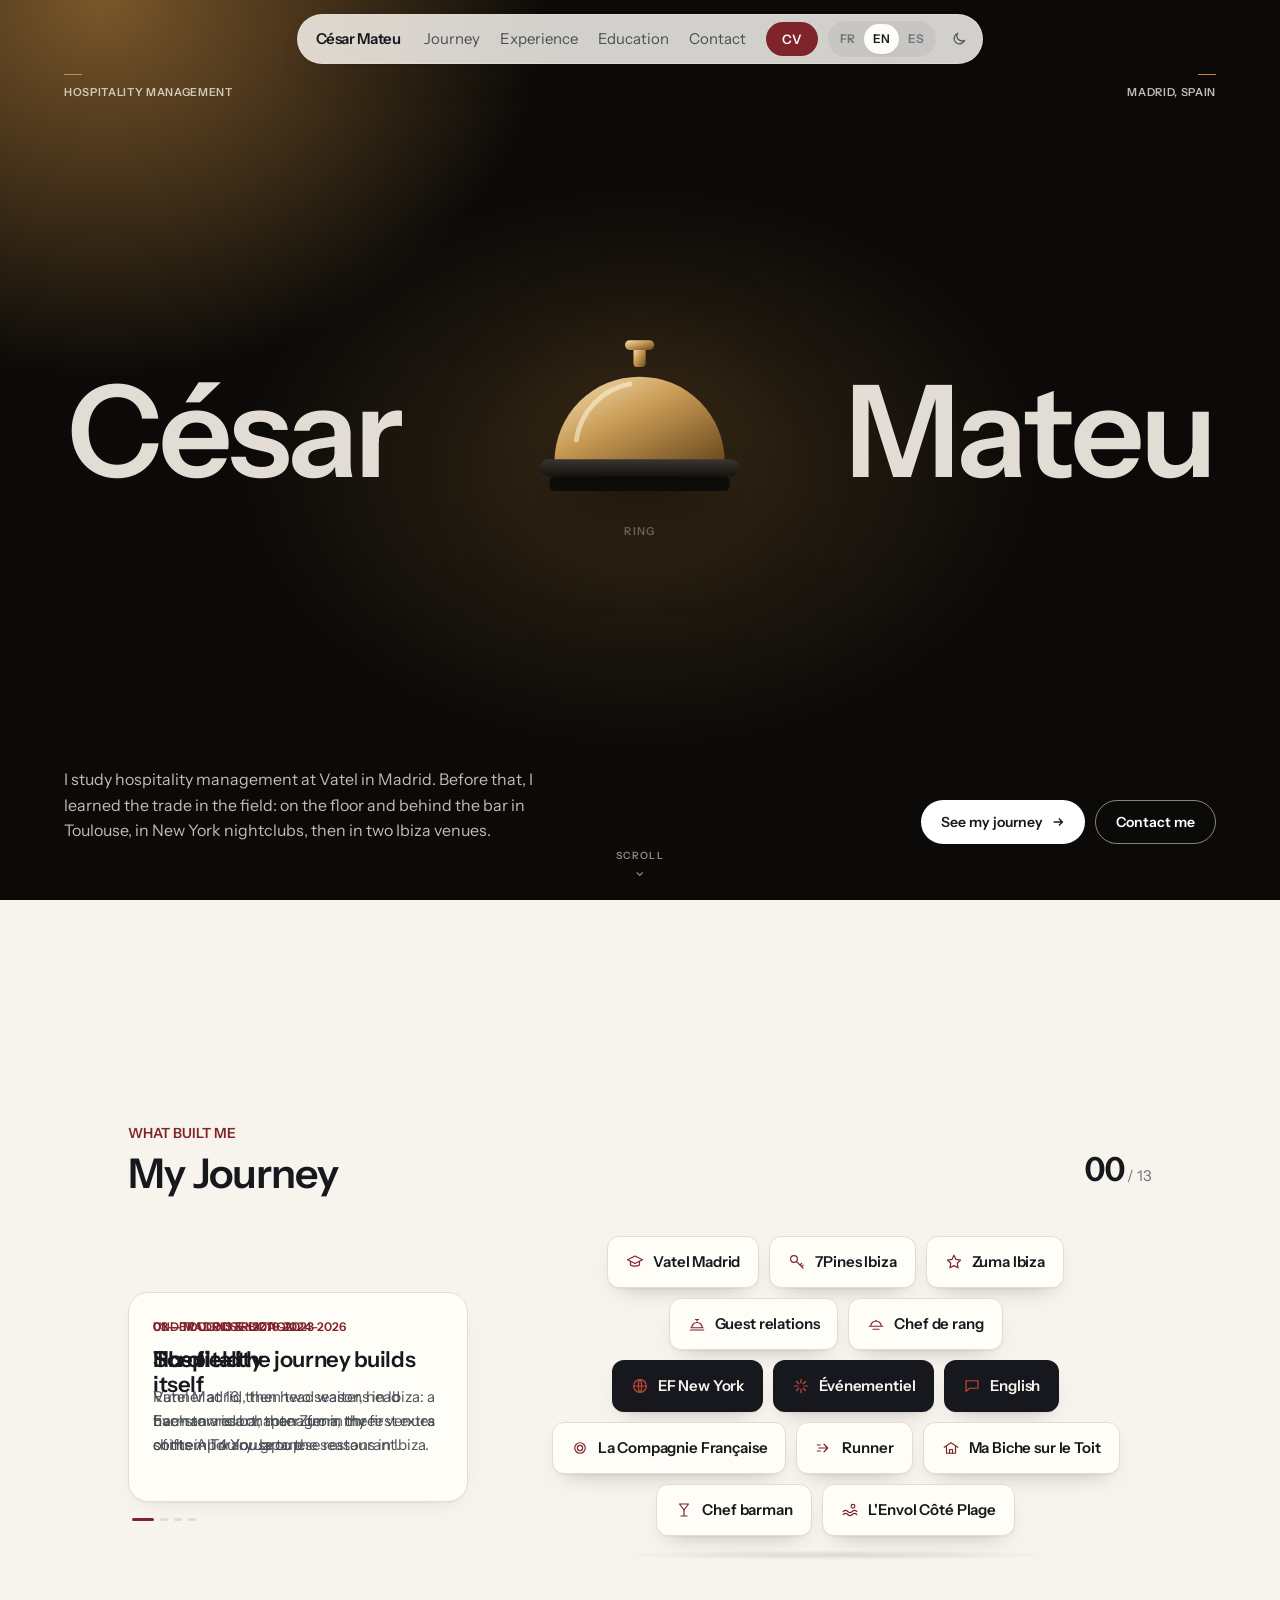
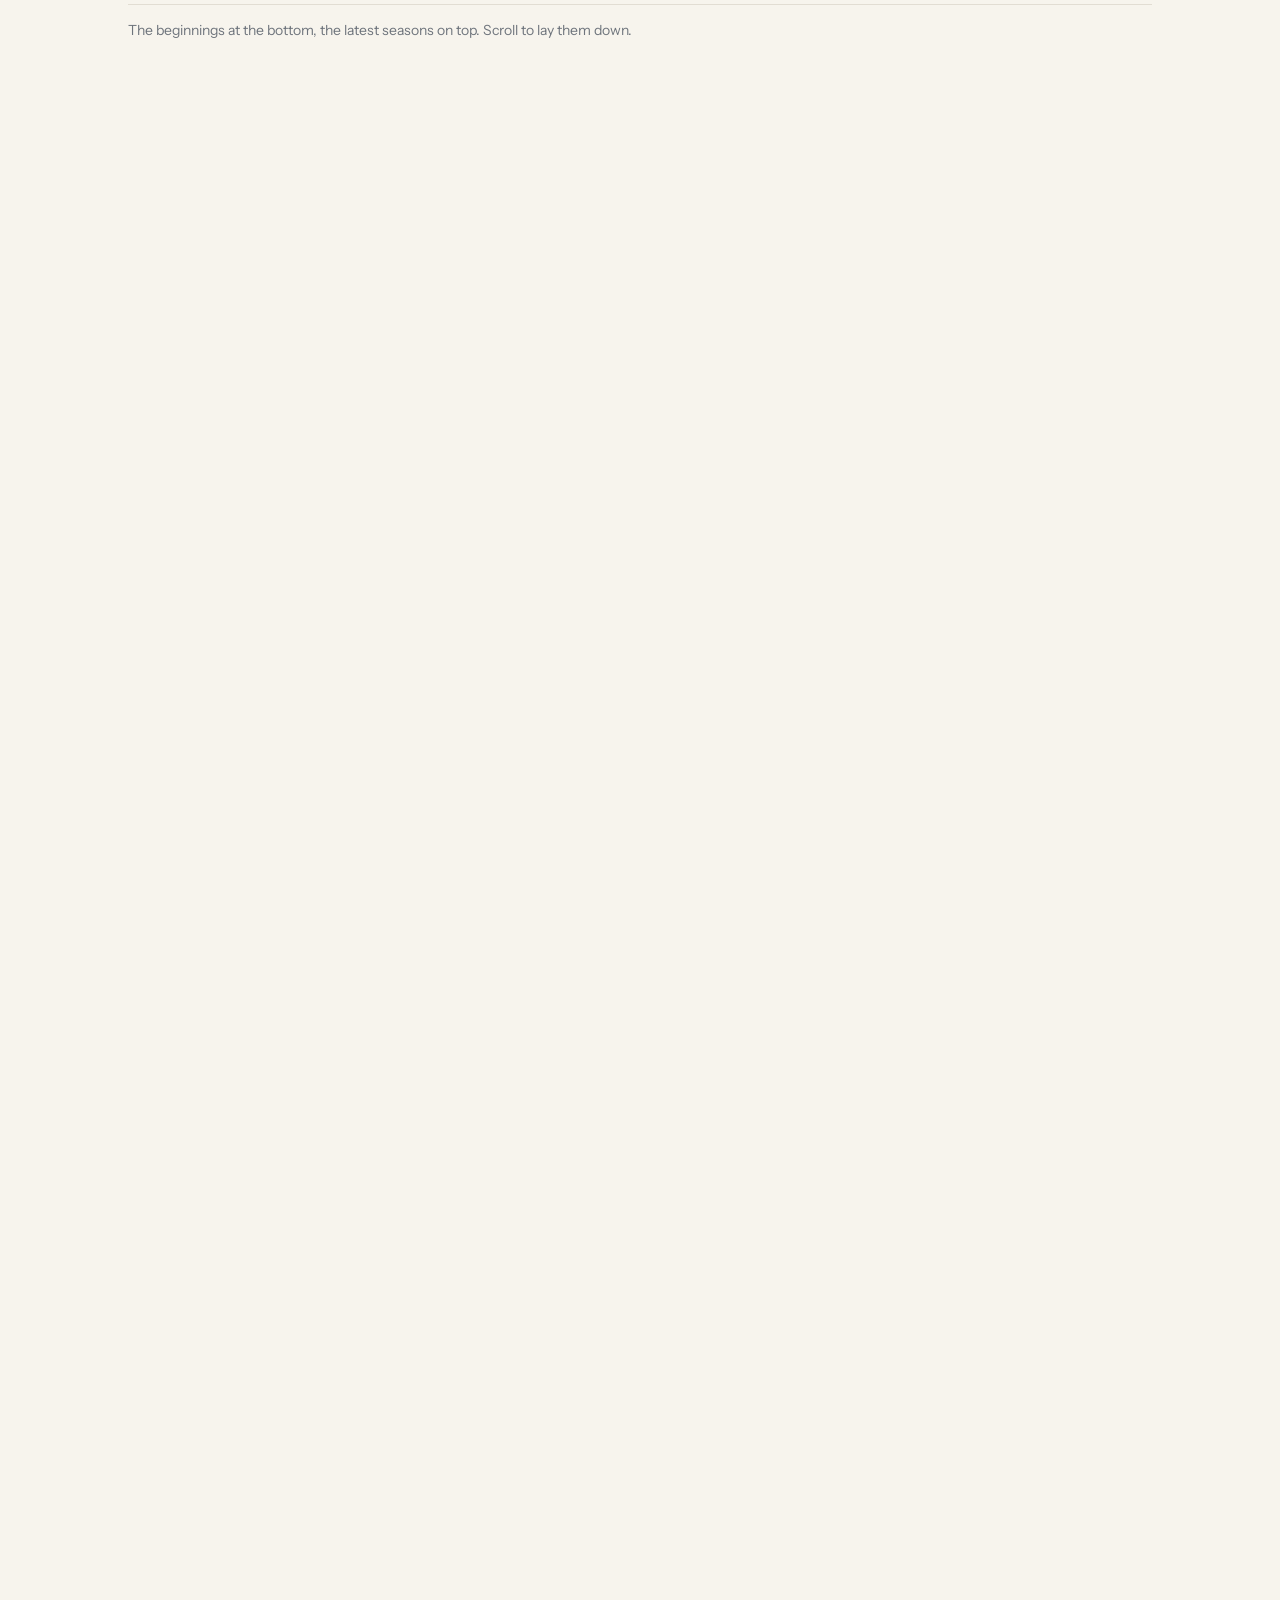
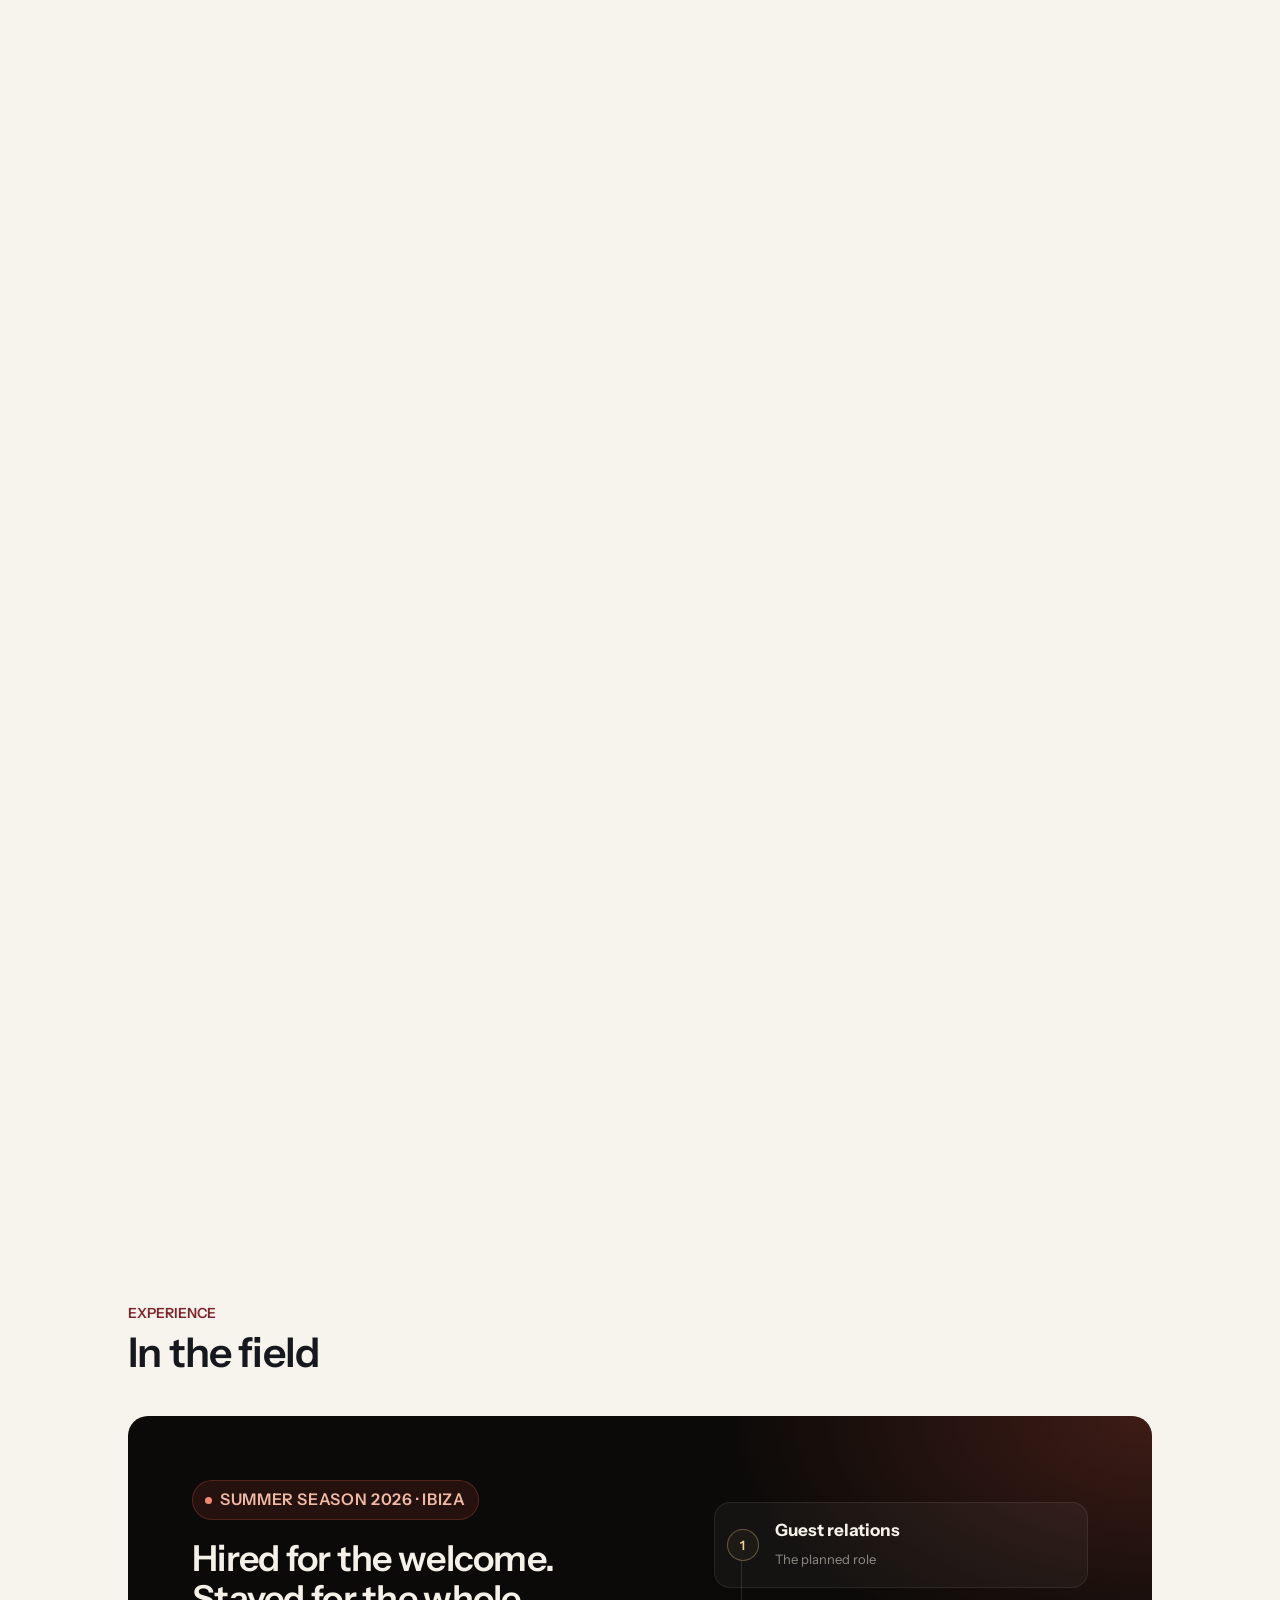
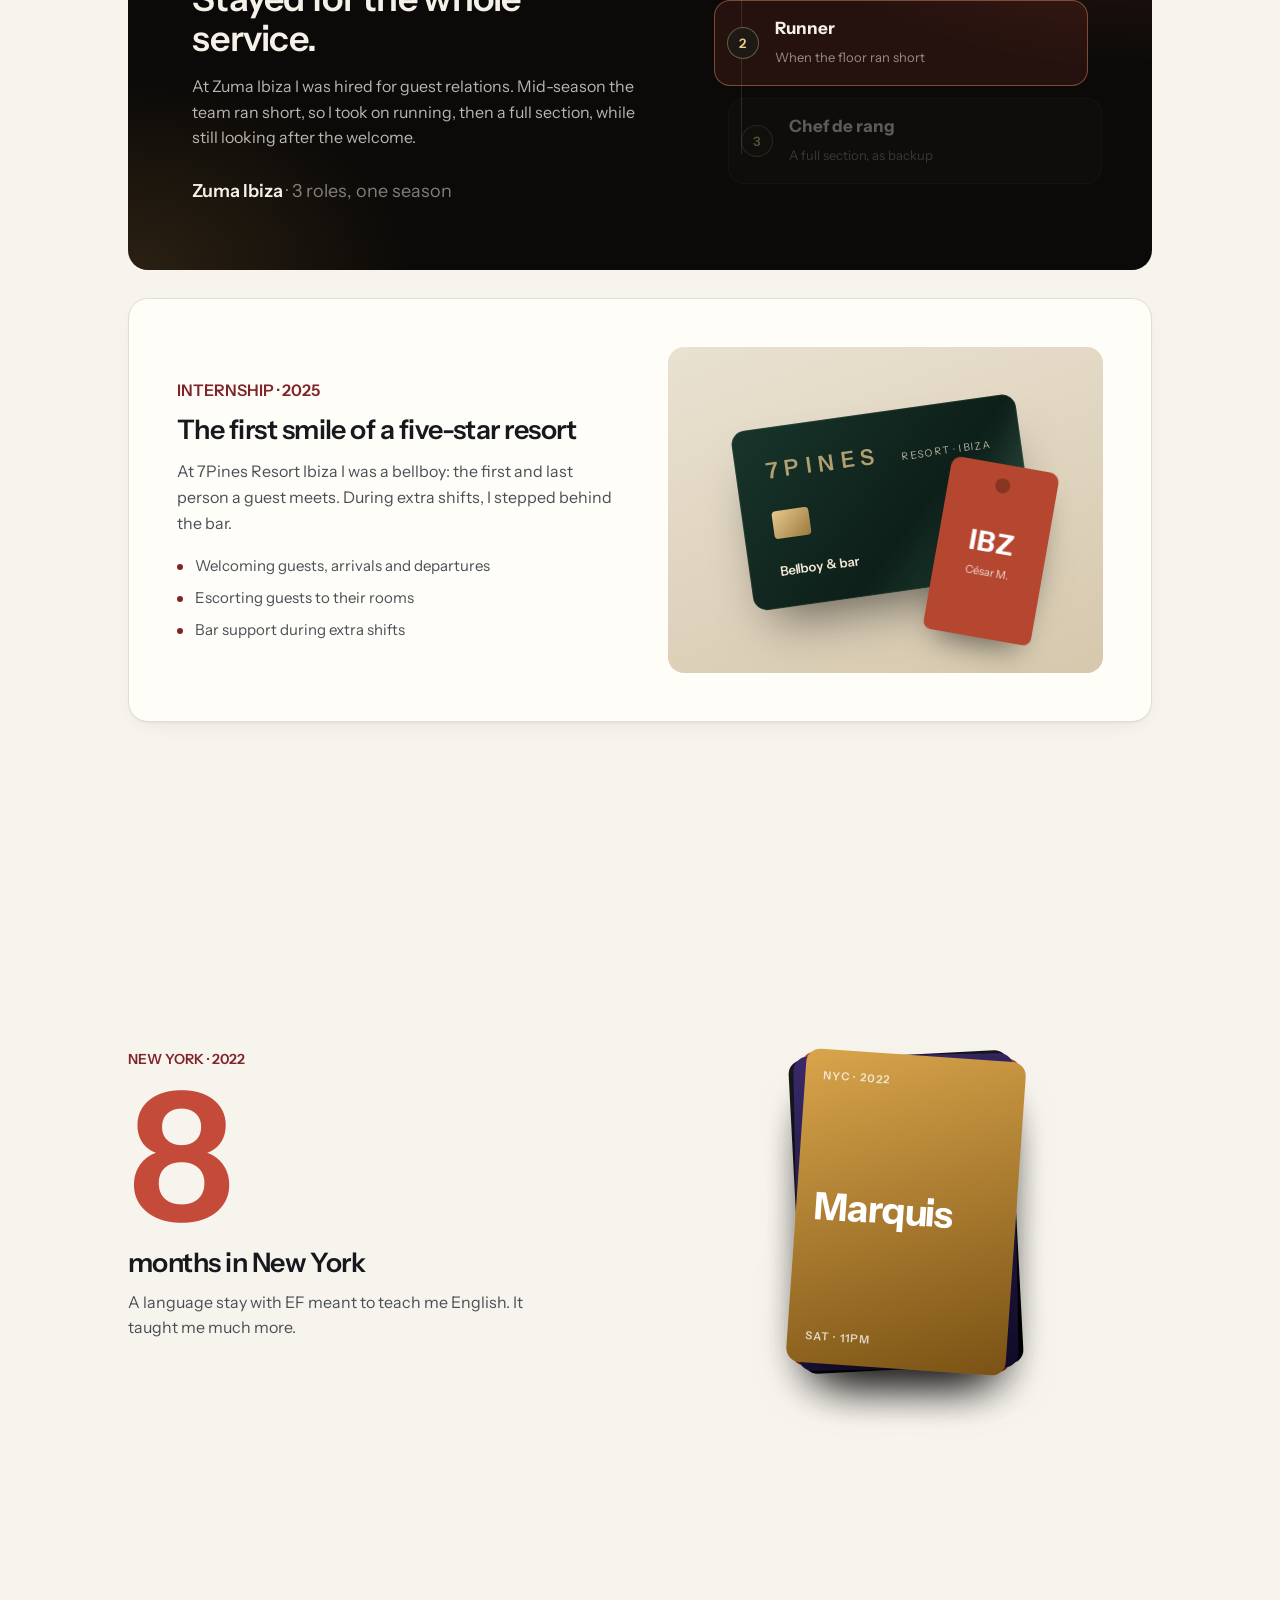
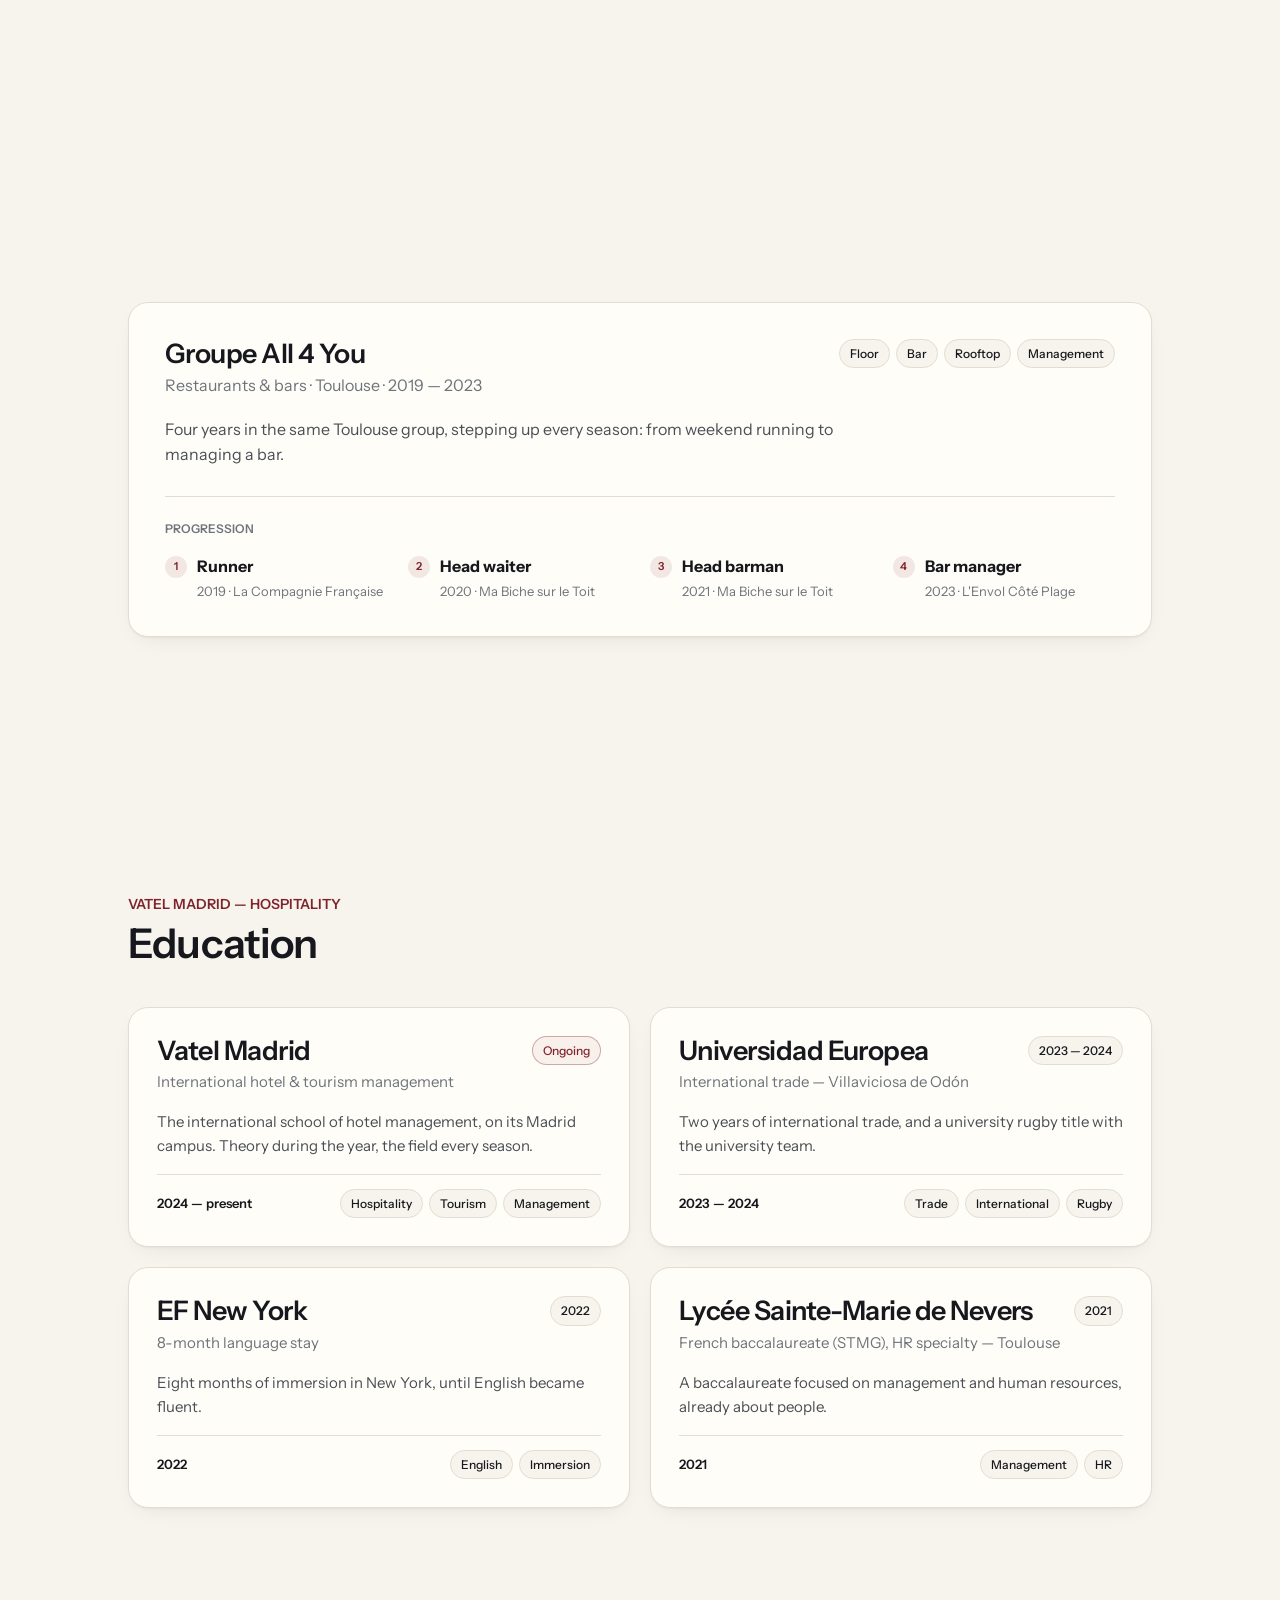
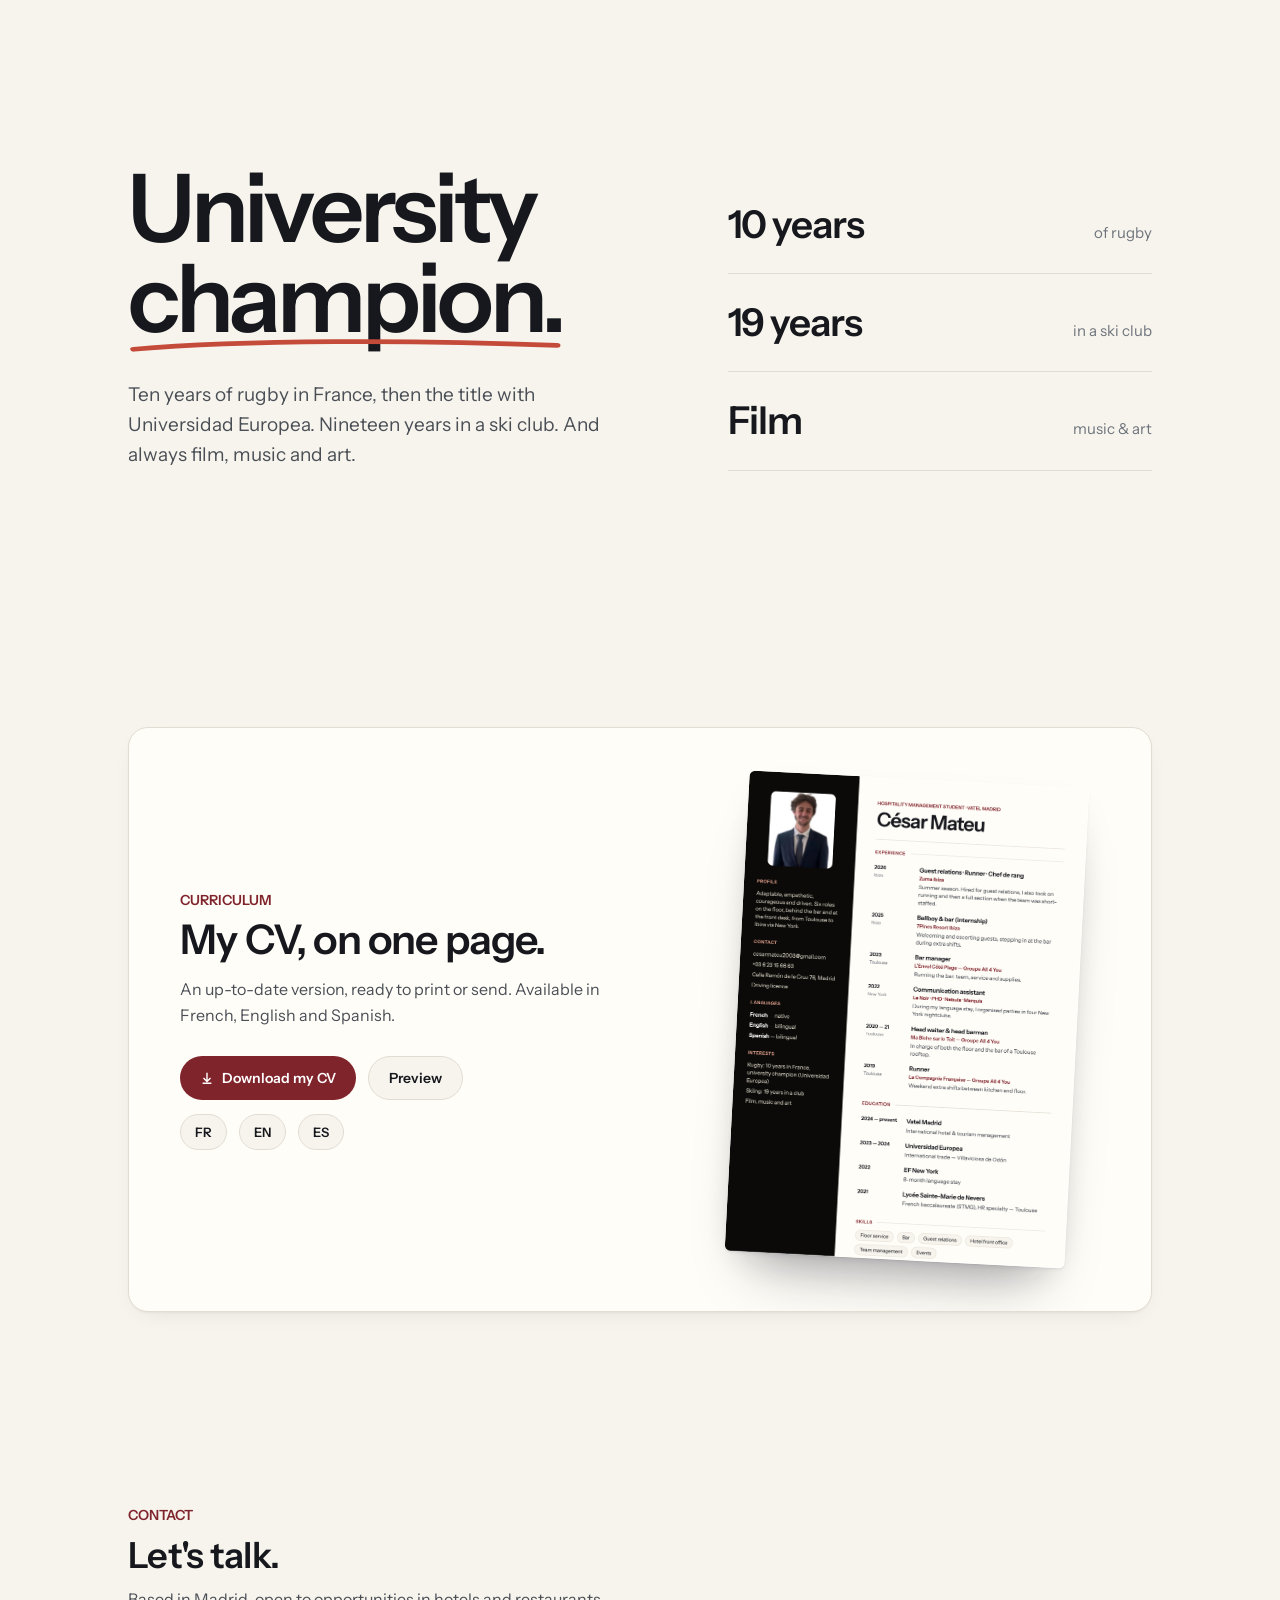
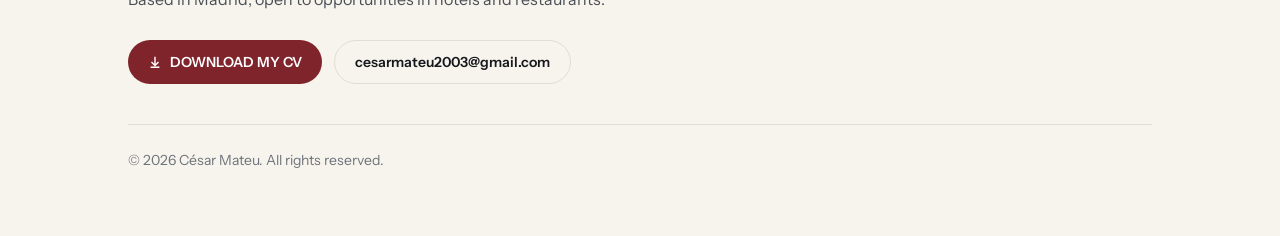
==== commit 7cc0459e: "Refonte complète sur le modèle de quentinhoarau.com + prénom César - Instrument Sans, fond crème, ca" ====
--- a/en/index.html
+++ b/en/index.html
@@ -3,267 +3,227 @@
 <head>
 <meta charset="utf-8">
 <meta name="viewport" content="width=device-width, initial-scale=1">
-<title>Cèsar Mateu — Hospitality Management</title>
-<meta name="description" content="Cèsar Mateu, hospitality management student at Vatel Madrid. Floor, bar, front of house: from Toulouse to Ibiza.">
-<meta property="og:title" content="Cèsar Mateu — Hospitality Management">
-<meta property="og:description" content="Cèsar Mateu, hospitality management student at Vatel Madrid. Floor, bar, front of house: from Toulouse to Ibiza.">
-<meta name="theme-color" content="#10201b">
+<title>César Mateu — Hospitality Management</title>
+<meta name="description" content="César Mateu, hospitality management student at Vatel Madrid. Floor, bar, front of house: from Toulouse to Ibiza.">
+<meta property="og:title" content="César Mateu — Hospitality Management">
+<meta property="og:description" content="César Mateu, hospitality management student at Vatel Madrid. Floor, bar, front of house: from Toulouse to Ibiza.">
 <link rel="alternate" hreflang="fr" href="../fr/"><link rel="alternate" hreflang="en" href="../en/"><link rel="alternate" hreflang="es" href="../es/">
 <link rel="icon" href="../assets/favicon.svg" type="image/svg+xml">
+<script>try{var s=localStorage.getItem('cm-theme');if(s)document.documentElement.dataset.theme=s;}catch(_){}</script>
 <link rel="preconnect" href="https://fonts.googleapis.com"><link rel="preconnect" href="https://fonts.gstatic.com" crossorigin>
-<link rel="stylesheet" href="https://fonts.googleapis.com/css2?family=Fraunces:ital,opsz,wght@0,9..144,300..600;1,9..144,300..600&family=Manrope:wght@400;500;600&family=JetBrains+Mono:wght@400;500&display=swap">
+<link rel="stylesheet" href="https://fonts.googleapis.com/css2?family=Instrument+Sans:wght@400..700&display=swap">
 <link rel="stylesheet" href="../assets/style.css">
 </head>
 <body>
 <a class="skip" href="#main">Skip to content</a>
-<div class="loader" aria-hidden="true"><div class="loader-words"><span>Welcome</span><span>Bienvenido</span><span>Bienvenue</span></div><div class="loader-line"></div></div>
-<div class="cursor" aria-hidden="true"></div>
-<div class="grain" aria-hidden="true"></div>
-
-<header class="topbar">
-  <a class="mono" href="#top" aria-label="Cèsar Mateu">C<span>M</span></a>
-  <nav class="nav"><a href="#parcours">Journey</a><a href="#formation">Education</a><a href="#carte">Skills</a><a href="#cv">CV</a><a href="#contact">Contact</a></nav>
-  <div class="topbar-right">
-    <a class="cv-pill" href="../cv/Cesar-Mateu-CV-EN.pdf" download>CV ↓</a>
-    <div class="langs"><a href="../fr/" hreflang="fr">FR</a><a href="../en/" hreflang="en" aria-current="true">EN</a><a href="../es/" hreflang="es">ES</a></div>
-  </div>
+
+<header class="nav-wrap">
+  <nav class="nav-pill" aria-label="Navigation">
+    <a class="nav-name" href="#top">César Mateu</a>
+    <span class="nav-links"><a href="#parcours">Journey</a><a href="#experiences">Experience</a><a href="#formation">Education</a><a href="#contact">Contact</a></span>
+    <button class="btn-cv" type="button" data-open-cv>CV</button>
+    <span class="seg"><a href="../fr/" hreflang="fr">FR</a><a href="../en/" hreflang="en" aria-current="true">EN</a><a href="../es/" hreflang="es">ES</a></span>
+    <button class="theme" type="button" aria-label="Toggle theme"><svg viewBox="0 0 24 24" width="16" height="16" fill="none" stroke="currentColor" stroke-width="1.8" aria-hidden="true"><path d="M20 14.5A8 8 0 019.5 4a8 8 0 1010.5 10.5z"/></svg></button>
+  </nav>
 </header>
 
 <main id="main">
 <section class="hero" id="top">
-  <div class="hero-meta">
-    <span>Hospitality management</span>
-    <span class="clock"><b data-clock>--:--</b> Madrid, local time</span>
-    <span>Based in Madrid</span>
-  </div>
-  <h1 class="hero-name">
-    <span class="row r1"><span class="l" style="--i:0">C</span><span class="l" style="--i:1">è</span><span class="l" style="--i:2">s</span><span class="l" style="--i:3">a</span><span class="l" style="--i:4">r</span></span>
-    <span class="row r2"><span class="l" style="--i:5">M</span><span class="l" style="--i:6">a</span><span class="l" style="--i:7">t</span><span class="l" style="--i:8">e</span><span class="l" style="--i:9">u</span></span>
-  </h1>
-  <div class="badge" aria-hidden="true">
-    <svg viewBox="0 0 200 200"><defs><path id="c" d="M100,100 m-78,0 a78,78 0 1,1 156,0 a78,78 0 1,1 -156,0"/></defs>
-      <text><textPath href="#c">HOSPITALITY · MADRID · IBIZA · TOULOUSE · NEW YORK · HOSPITALITY · MADRID · IBIZA · TOULOUSE · NEW YORK · </textPath></text></svg>
-    <span class="badge-key">
-      <svg viewBox="0 0 24 24" fill="none" stroke="currentColor" stroke-width="1.3"><circle cx="8" cy="8" r="4.5"/><path d="M11.2 11.2 20 20M16 16l2.2-2.2M18.2 18.2l2-2"/></svg>
-    </span>
-  </div>
-  <div class="hero-foot">
-    <p class="hero-bio">Student at Vatel Madrid. From the floor to the bar, from Toulouse to Ibiza, I learn hospitality where it really happens: with the guests.</p>
+  <div class="hero-light" aria-hidden="true"></div>
+  <div class="hero-top">
+    <p class="hero-label">Hospitality management</p>
+    <p class="hero-label">Madrid, Spain</p>
+  </div>
+  <div class="hero-mid">
+    <h1 class="hero-name"><span class="n1"><span class="l" style="--i:0">C</span><span class="l" style="--i:1">é</span><span class="l" style="--i:2">s</span><span class="l" style="--i:3">a</span><span class="l" style="--i:4">r</span></span><span class="n2"><span class="l" style="--i:5">M</span><span class="l" style="--i:6">a</span><span class="l" style="--i:7">t</span><span class="l" style="--i:8">e</span><span class="l" style="--i:9">u</span></span></h1>
+    <button class="bell" type="button" aria-label="Ring">
+      <svg viewBox="0 0 200 150" fill="none" aria-hidden="true">
+        <defs><linearGradient id="bg1" x1="0" y1="0" x2="1" y2="1"><stop offset="0" stop-color="#f6e2b8"/><stop offset=".45" stop-color="#c99b55"/><stop offset="1" stop-color="#6b4a1e"/></linearGradient>
+        <linearGradient id="bg2" x1="0" y1="0" x2="0" y2="1"><stop offset="0" stop-color="#3a3530"/><stop offset="1" stop-color="#15130f"/></linearGradient></defs>
+        <g class="bell-top"><rect x="95" y="16" width="10" height="16" rx="3" fill="url(#bg1)"/><rect x="88" y="10" width="24" height="8" rx="4" fill="url(#bg1)"/>
+        <path d="M30 110 A70 70 0 0 1 170 110 Z" fill="url(#bg1)"/><path d="M48 92 A55 55 0 0 1 92 46" stroke="#fff6dd" stroke-opacity=".55" stroke-width="4" stroke-linecap="round"/></g>
+        <rect x="18" y="108" width="164" height="14" rx="7" fill="url(#bg2)"/><rect x="26" y="122" width="148" height="12" rx="4" fill="#0e0c0a"/>
+      </svg>
+      <span class="bell-hint">Ring</span>
+      <span class="ding" aria-hidden="true">ding!</span>
+    </button>
+  </div>
+  <div class="hero-bottom">
+    <p class="hero-bio">I study hospitality management at Vatel in Madrid. Before that, I learned the trade in the field: on the floor and behind the bar in Toulouse, in New York nightclubs, then in two Ibiza venues.</p>
     <div class="hero-ctas">
-      <a class="btn" href="#parcours">Explore my journey →</a>
-      <a class="btn btn-ghost" href="../cv/Cesar-Mateu-CV-EN.pdf" download>Download CV ↓</a>
-    </div>
-  </div>
-  <div class="scroll-cue"><span>Scroll</span><i></i></div>
-</section>
-
-<section class="manifesto">
-  <p class="eyebrow">01 — Manifesto</p>
-  <p class="manifesto-text" data-words>Great service is barely noticed, yet always felt. Since 2019 I have been learning it on the floor, behind the bar and at the front desk, carrying four qualities: adaptability, empathy, courage and drive.</p>
-  <div class="stats"><div class="stat" data-reveal><span class="stat-n" data-count="7">0</span><span class="stat-l">years in the field</span></div><div class="stat" data-reveal><span class="stat-n" data-count="6">0</span><span class="stat-l">venues</span></div><div class="stat" data-reveal><span class="stat-n" data-count="4">0</span><span class="stat-l">cities</span></div><div class="stat" data-reveal><span class="stat-n" data-count="3">0</span><span class="stat-l">languages</span></div></div>
-</section>
-
-<section class="hscroll" id="parcours">
-  <div class="hscroll-pin">
-    <div class="hscroll-head">
-      <p class="eyebrow">02 — In the field</p>
-      <h2>Journey</h2>
-      <p class="hscroll-sub">Six venues, four cities. Keep scrolling. <span class="arrow">→</span></p>
-    </div>
-    <div class="hscroll-ghost" aria-hidden="true">Toulouse · New York · Toulouse · Ibiza · Ibiza · Toulouse · New York · Toulouse · Ibiza · Ibiza</div>
-    <div class="track">
-      <article class="ticket" style="--k:0">
-        <div class="ticket-stub">
-          <span class="ticket-code">TLS</span>
-          <span class="ticket-year">2019</span>
-        </div>
-        <div class="ticket-body">
-          <div class="ticket-top"><span>Toulouse</span><span class="ticket-tag">Extra</span></div>
-          <h3 class="ticket-venue">La Compagnie Française</h3>
-          <p class="ticket-role">Runner</p>
-          <p class="ticket-desc">Weekend extra shifts: running between kitchen and floor through every rush.</p>
-          <div class="ticket-foot"><span>Groupe All 4 You</span><span class="ticket-no">N° 01/06</span></div>
-        </div>
+      <a class="btn btn-light" href="#parcours">See my journey <svg viewBox="0 0 16 16" width="14" height="14" fill="none" stroke="currentColor" stroke-width="1.6" aria-hidden="true"><path d="M3 8h10M9 4l4 4-4 4"/></svg></a>
+      <a class="btn btn-outline" href="#contact">Contact me</a>
+    </div>
+  </div>
+  <a class="scroll-cue" href="#parcours">Scroll<svg viewBox="0 0 16 16" width="12" height="12" fill="none" stroke="currentColor" stroke-width="1.6"><path d="M4 6l4 4 4-4"/></svg></a>
+</section>
+
+<section class="wall-sec" id="parcours" style="--total:13">
+  <div class="wall-pin">
+    <div class="wrap">
+      <div class="sec-head">
+        <div><p class="eyebrow">What built me</p><h2>My Journey</h2></div>
+        <p class="counter"><b data-wall-count>00</b> / 13</p>
+      </div>
+      <div class="wall-grid">
+        <div class="wall-side">
+          <div class="wall-cards card"><div class="wall-card is-on" data-card="-1"><p class="eyebrow-sm">Under construction</p><h3>Scroll — the journey builds itself</h3><p>Each row is a chapter: from my first extra shifts in Toulouse to the seasons in Ibiza.</p></div><div class="wall-card" data-card="0"><p class="eyebrow-sm">01 — Toulouse · 2019–2023</p><h3>The field</h3><p>Runner at 16, then head waiter, head barman and bar manager in three venues of the All 4 You group.</p></div><div class="wall-card" data-card="1"><p class="eyebrow-sm">02 — New York · 2022</p><h3>Opening up</h3><p>Eight months in New York: English, New York nightlife and organising parties in four clubs.</p></div><div class="wall-card" data-card="2"><p class="eyebrow-sm">03 — Madrid &amp; Ibiza · 2024–2026</p><h3>Hospitality</h3><p>Vatel Madrid, then two seasons in Ibiza: a five-star resort, then Zuma, the contemporary Japanese restaurant.</p></div></div>
+          <div class="dots"><i class="on"></i><i></i><i></i><i></i></div>
+        </div>
+        <div class="wall"><div class="wall-row" data-layer="2"><span class="brick" data-n="8"><svg class="ico" viewBox="0 0 24 24" fill="none" stroke="currentColor" stroke-width="1.6" stroke-linecap="round" stroke-linejoin="round" aria-hidden="true"><path d="M2 9l10-5 10 5-10 5z"/><path d="M6 11v5c3 2 9 2 12 0v-5"/></svg><span>Vatel Madrid</span></span><span class="brick" data-n="9"><svg class="ico" viewBox="0 0 24 24" fill="none" stroke="currentColor" stroke-width="1.6" stroke-linecap="round" stroke-linejoin="round" aria-hidden="true"><circle cx="8" cy="8" r="4.5"/><path d="M11.2 11.2 20 20M16 16l2.2-2.2M18.2 18.2l2-2"/></svg><span>7Pines Ibiza</span></span><span class="brick" data-n="10"><svg class="ico" viewBox="0 0 24 24" fill="none" stroke="currentColor" stroke-width="1.6" stroke-linecap="round" stroke-linejoin="round" aria-hidden="true"><path d="M12 3l2.7 5.6 6.1.8-4.5 4.2 1.1 6.1L12 16.8 6.6 19.7l1.1-6.1L3.2 9.4l6.1-.8z"/></svg><span>Zuma Ibiza</span></span><span class="brick" data-n="11"><svg class="ico" viewBox="0 0 24 24" fill="none" stroke="currentColor" stroke-width="1.6" stroke-linecap="round" stroke-linejoin="round" aria-hidden="true"><path d="M4 17h16M5 17a7 7 0 0114 0"/><path d="M12 8V6M10 6h4"/><path d="M3 20h18"/></svg><span>Guest relations</span></span><span class="brick" data-n="12"><svg class="ico" viewBox="0 0 24 24" fill="none" stroke="currentColor" stroke-width="1.6" stroke-linecap="round" stroke-linejoin="round" aria-hidden="true"><path d="M3 15h18M5 15a7 7 0 0114 0"/><path d="M12 8V7"/><path d="M8 19h8"/></svg><span>Chef de rang</span></span></div><div class="wall-row" data-layer="1"><span class="brick" data-n="5"><svg class="ico" viewBox="0 0 24 24" fill="none" stroke="currentColor" stroke-width="1.6" stroke-linecap="round" stroke-linejoin="round" aria-hidden="true"><circle cx="12" cy="12" r="8.5"/><path d="M3.5 12h17M12 3.5c3 3 3 14 0 17M12 3.5c-3 3-3 14 0 17"/></svg><span>EF New York</span></span><span class="brick" data-n="6"><svg class="ico" viewBox="0 0 24 24" fill="none" stroke="currentColor" stroke-width="1.6" stroke-linecap="round" stroke-linejoin="round" aria-hidden="true"><path d="M12 3v5M12 16v5M3 12h5M16 12h5M6 6l3 3M15 15l3 3M18 6l-3 3M9 15l-3 3"/></svg><span>Événementiel</span></span><span class="brick" data-n="7"><svg class="ico" viewBox="0 0 24 24" fill="none" stroke="currentColor" stroke-width="1.6" stroke-linecap="round" stroke-linejoin="round" aria-hidden="true"><path d="M4 5h16v10H9l-5 4z"/></svg><span>English</span></span></div><div class="wall-row" data-layer="0"><span class="brick" data-n="0"><svg class="ico" viewBox="0 0 24 24" fill="none" stroke="currentColor" stroke-width="1.6" stroke-linecap="round" stroke-linejoin="round" aria-hidden="true"><circle cx="12" cy="12" r="7"/><circle cx="12" cy="12" r="3.5"/></svg><span>La Compagnie Française</span></span><span class="brick" data-n="1"><svg class="ico" viewBox="0 0 24 24" fill="none" stroke="currentColor" stroke-width="1.6" stroke-linecap="round" stroke-linejoin="round" aria-hidden="true"><path d="M5 12h11M12 7l5 5-5 5"/><path d="M3 8h4M3 16h4"/></svg><span>Runner</span></span><span class="brick" data-n="2"><svg class="ico" viewBox="0 0 24 24" fill="none" stroke="currentColor" stroke-width="1.6" stroke-linecap="round" stroke-linejoin="round" aria-hidden="true"><path d="M3 11l9-6 9 6"/><path d="M6 10v9h12v-9"/><path d="M10 19v-5h4v5"/></svg><span>Ma Biche sur le Toit</span></span><span class="brick" data-n="3"><svg class="ico" viewBox="0 0 24 24" fill="none" stroke="currentColor" stroke-width="1.6" stroke-linecap="round" stroke-linejoin="round" aria-hidden="true"><path d="M6 4h12l-6 8z"/><path d="M12 12v7M8 20h8"/></svg><span>Chef barman</span></span><span class="brick" data-n="4"><svg class="ico" viewBox="0 0 24 24" fill="none" stroke="currentColor" stroke-width="1.6" stroke-linecap="round" stroke-linejoin="round" aria-hidden="true"><path d="M3 14c2-2 4-2 6 0s4 2 6 0 4-2 6 0"/><path d="M3 18c2-2 4-2 6 0s4 2 6 0 4-2 6 0"/><circle cx="16" cy="7" r="2.5"/></svg><span>L&#x27;Envol Côté Plage</span></span></div><div class="wall-floor"></div></div>
+      </div>
+      <p class="caption">The beginnings at the bottom, the latest seasons on top. Scroll to lay them down.</p>
+    </div>
+  </div>
+</section>
+
+<section class="sec" id="experiences">
+  <div class="wrap">
+    <p class="eyebrow" data-reveal>Experience</p>
+    <h2 class="h2-lg" data-reveal>In the field</h2>
+
+    <article class="dark-card zuma" data-reveal>
+      <div class="zuma-copy">
+        <p class="chip-live"><i></i>Summer season 2026 · Ibiza</p>
+        <h3>Hired for the welcome. Stayed for the whole service.</h3>
+        <p>At Zuma Ibiza I was hired for guest relations. Mid-season the team ran short, so I took on running, then a full section, while still looking after the welcome.</p>
+        <p class="zuma-name">Zuma Ibiza <span>· 3 roles, one season</span></p>
+      </div>
+      <ol class="roles"><li style="--k:0"><span class="role-n">1</span><div><strong>Guest relations</strong><small>The planned role</small></div></li><li style="--k:1"><span class="role-n">2</span><div><strong>Runner</strong><small>When the floor ran short</small></div></li><li style="--k:2"><span class="role-n">3</span><div><strong>Chef de rang</strong><small>A full section, as backup</small></div></li></ol>
+    </article>
+
+    <article class="card split pines" data-reveal>
+      <div class="split-copy">
+        <p class="eyebrow-sm">Internship · 2025</p>
+        <h3>The first smile of a five-star resort</h3>
+        <p>At 7Pines Resort Ibiza I was a bellboy: the first and last person a guest meets. During extra shifts, I stepped behind the bar.</p>
+        <ul class="bullets"><li>Welcoming guests, arrivals and departures</li><li>Escorting guests to their rooms</li><li>Bar support during extra shifts</li></ul>
+      </div>
+      <div class="pines-visual" data-tilt>
+        <div class="keycard">
+          <div class="keycard-top"><span class="keycard-logo">7PINES</span><span>RESORT · IBIZA</span></div>
+          <div class="keycard-chip"></div>
+          <div class="keycard-bottom"><span>Bellboy &amp; bar</span><b>2025</b></div>
+        </div>
+        <div class="luggage"><span>IBZ</span><small>César M.</small></div>
+      </div>
+    </article>
+  </div>
+
+  <div class="ny" data-ny>
+    <div class="ny-pin">
+      <div class="wrap ny-grid">
+        <div class="ny-copy"><p class="eyebrow">New York · 2022</p><div class="ny-steps"><div class="ny-step" data-step="0"><p class="big-n">8</p><h3>months in New York</h3><p>A language stay with EF meant to teach me English. It taught me much more.</p></div><div class="ny-step" data-step="1"><p class="big-n">4</p><h3>New York clubs</h3><p>Le Noir, PHD, Nebula and Marquis: as a communication assistant, I organised parties there.</p></div><div class="ny-step" data-step="2"><p class="big-n">3</p><h3>languages of service</h3><p>Native French, bilingual English and Spanish: I welcome every guest in their own language.</p></div></div></div>
+        <div class="flyers" aria-hidden="true"><div class="flyer f0"><span class="flyer-k">NYC · 2022</span><strong>Le Noir</strong><span class="flyer-d">Sat · 11PM</span></div><div class="flyer f1"><span class="flyer-k">NYC · 2022</span><strong>PHD</strong><span class="flyer-d">Sat · 11PM</span></div><div class="flyer f2"><span class="flyer-k">NYC · 2022</span><strong>Nebula</strong><span class="flyer-d">Sat · 11PM</span></div><div class="flyer f3"><span class="flyer-k">NYC · 2022</span><strong>Marquis</strong><span class="flyer-d">Sat · 11PM</span></div></div>
+      </div>
+    </div>
+  </div>
+
+  <div class="wrap">
+    <article class="card proj" data-reveal>
+      <div class="proj-head">
+        <div><h3>Groupe All 4 You</h3><p class="proj-sub">Restaurants &amp; bars · Toulouse · 2019 — 2023</p></div>
+        <span class="tags"><span class="tag">Floor</span><span class="tag">Bar</span><span class="tag">Rooftop</span><span class="tag">Management</span></span>
+      </div>
+      <p class="proj-p">Four years in the same Toulouse group, stepping up every season: from weekend running to managing a bar.</p>
+      <div class="proj-steps"><p class="steps-h">Progression</p><ol><li><span class="step-n">1</span><strong>Runner</strong><small>2019 · La Compagnie Française</small></li><li><span class="step-n">2</span><strong>Head waiter</strong><small>2020 · Ma Biche sur le Toit</small></li><li><span class="step-n">3</span><strong>Head barman</strong><small>2021 · Ma Biche sur le Toit</small></li><li><span class="step-n">4</span><strong>Bar manager</strong><small>2023 · L&#x27;Envol Côté Plage</small></li></ol></div>
+    </article>
+  </div>
+</section>
+
+<section class="sec" id="formation">
+  <div class="wrap">
+    <p class="eyebrow" data-reveal>Vatel Madrid — Hospitality</p>
+    <h2 class="h2-lg" data-reveal>Education</h2>
+    <div class="edu-grid">
+      <article class="card edu" data-reveal>
+        <div class="edu-head">
+          <div><h3>Vatel Madrid</h3><p class="edu-prog">International hotel &amp; tourism management</p></div>
+          <span class="tag tag-live">Ongoing</span>
+        </div>
+        <p>The international school of hotel management, on its Madrid campus. Theory during the year, the field every season.</p>
+        <div class="edu-foot"><span class="edu-years">2024 — present</span><span class="tags"><span class="tag">Hospitality</span><span class="tag">Tourism</span><span class="tag">Management</span></span></div>
       </article>
-      <article class="ticket" style="--k:1">
-        <div class="ticket-stub">
-          <span class="ticket-code">TLS</span>
-          <span class="ticket-year">2020 — 21</span>
-        </div>
-        <div class="ticket-body">
-          <div class="ticket-top"><span>Toulouse</span><span class="ticket-tag">Rooftop</span></div>
-          <h3 class="ticket-venue">Ma Biche sur le Toit</h3>
-          <p class="ticket-role">Head waiter &amp; head barman</p>
-          <p class="ticket-desc">In charge of both the floor and the bar of a Toulouse rooftop.</p>
-          <div class="ticket-foot"><span>Groupe All 4 You</span><span class="ticket-no">N° 02/06</span></div>
-        </div>
+      <article class="card edu" data-reveal>
+        <div class="edu-head">
+          <div><h3>Universidad Europea</h3><p class="edu-prog">International trade — Villaviciosa de Odón</p></div>
+          <span class="tag">2023 — 2024</span>
+        </div>
+        <p>Two years of international trade, and a university rugby title with the university team.</p>
+        <div class="edu-foot"><span class="edu-years">2023 — 2024</span><span class="tags"><span class="tag">Trade</span><span class="tag">International</span><span class="tag">Rugby</span></span></div>
       </article>
-      <article class="ticket" style="--k:2">
-        <div class="ticket-stub">
-          <span class="ticket-code">JFK</span>
-          <span class="ticket-year">2022</span>
-        </div>
-        <div class="ticket-body">
-          <div class="ticket-top"><span>New York</span><span class="ticket-tag">Events</span></div>
-          <h3 class="ticket-venue">Le Noir · PHD · Nebula · Marquis</h3>
-          <p class="ticket-role">Communication assistant</p>
-          <p class="ticket-desc">During my language stay, I organised parties in four New York nightclubs.</p>
-          <div class="ticket-foot"><span>Nightlife</span><span class="ticket-no">N° 03/06</span></div>
-        </div>
+      <article class="card edu" data-reveal>
+        <div class="edu-head">
+          <div><h3>EF New York</h3><p class="edu-prog">8-month language stay</p></div>
+          <span class="tag">2022</span>
+        </div>
+        <p>Eight months of immersion in New York, until English became fluent.</p>
+        <div class="edu-foot"><span class="edu-years">2022</span><span class="tags"><span class="tag">English</span><span class="tag">Immersion</span></span></div>
       </article>
-      <article class="ticket" style="--k:3">
-        <div class="ticket-stub">
-          <span class="ticket-code">TLS</span>
-          <span class="ticket-year">2023</span>
-        </div>
-        <div class="ticket-body">
-          <div class="ticket-top"><span>Toulouse</span><span class="ticket-tag">Management</span></div>
-          <h3 class="ticket-venue">L&#x27;Envol Côté Plage</h3>
-          <p class="ticket-role">Bar manager</p>
-          <p class="ticket-desc">Running the bar: team, service and supplies.</p>
-          <div class="ticket-foot"><span>Groupe All 4 You</span><span class="ticket-no">N° 04/06</span></div>
-        </div>
-      </article>
-      <article class="ticket" style="--k:4">
-        <div class="ticket-stub">
-          <span class="ticket-code">IBZ</span>
-          <span class="ticket-year">2025</span>
-        </div>
-        <div class="ticket-body">
-          <div class="ticket-top"><span>Ibiza</span><span class="ticket-tag">Internship</span></div>
-          <h3 class="ticket-venue">7Pines Resort Ibiza</h3>
-          <p class="ticket-role">Bellboy &amp; bar</p>
-          <p class="ticket-desc">Internship as a bellboy, stepping in at the bar during extra shifts.</p>
-          <div class="ticket-foot"><span>Resort</span><span class="ticket-no">N° 05/06</span></div>
-        </div>
-      </article>
-      <article class="ticket" style="--k:5">
-        <div class="ticket-stub">
-          <span class="ticket-code">IBZ</span>
-          <span class="ticket-year">2026</span>
-        </div>
-        <div class="ticket-body">
-          <div class="ticket-top"><span>Ibiza</span><span class="ticket-tag">Summer season</span></div>
-          <h3 class="ticket-venue">Zuma Ibiza</h3>
-          <p class="ticket-role">Guest relations · Runner · Chef de rang</p>
-          <p class="ticket-desc">Hired for guest relations, I also took on running and then a full section when the team was short-staffed.</p>
-          <div class="ticket-foot"><span>Restaurant</span><span class="ticket-no">N° 06/06</span></div>
-        </div>
-      </article>
-    </div>
-    <div class="hscroll-progress"><i></i></div>
-  </div>
-</section>
-
-<section class="formation" id="formation">
-  <p class="eyebrow">03 — Education</p>
-  <h2>Education</h2>
-  <div class="board">
-    <div class="board-head">
-      <span class="board-title">✈ Departures</span>
-      <span class="board-clock">Updated <b data-clock>--:--</b></span>
-    </div>
-    <div class="board-row board-cols"><span>Year</span><span>Destination</span><span>Programme</span><span>Status</span></div>
-    
-        <div class="board-row" data-reveal>
-          <span class="flap" data-text="2024"></span>
-          <span class="flap" data-text="MADRID"></span>
-          <span class="board-prog"><strong>Vatel Madrid</strong>International hotel &amp; tourism management</span>
-          <span class="status now">Boarding</span>
-        </div>
-        <div class="board-row" data-reveal>
-          <span class="flap" data-text="2023-24"></span>
-          <span class="flap" data-text="MADRID"></span>
-          <span class="board-prog"><strong>Universidad Europea</strong>International trade — Villaviciosa de Odón</span>
-          <span class="status">Completed</span>
-        </div>
-        <div class="board-row" data-reveal>
-          <span class="flap" data-text="2022"></span>
-          <span class="flap" data-text="NEW YORK"></span>
-          <span class="board-prog"><strong>EF New York</strong>8-month language stay</span>
-          <span class="status">Completed</span>
-        </div>
-        <div class="board-row" data-reveal>
-          <span class="flap" data-text="2021"></span>
-          <span class="flap" data-text="TOULOUSE"></span>
-          <span class="board-prog"><strong>Lycée Sainte-Marie de Nevers</strong>French baccalaureate (STMG), HR specialty</span>
-          <span class="status">Completed</span>
-        </div>
-  </div>
-</section>
-
-<section class="carte-wrap" id="carte">
-  <p class="eyebrow">04 — Skills</p>
-  <div class="carte" data-tilt>
-    <div class="carte-inner">
-      <p class="carte-house">Maison Mateu · Est. 2019</p>
-      <h2>The Menu</h2>
-      <p class="carte-sub">What I serve, and where I learned it.</p>
-      <div class="carte-grid"><div class="carte-col" data-reveal><h3>On the floor</h3><ul><li><span>Running &amp; service</span><i></i><em>Zuma, La Compagnie Française</em></li><li><span>Chef de rang</span><i></i><em>Zuma Ibiza</em></li><li><span>Head waiter</span><i></i><em>Ma Biche sur le Toit</em></li></ul></div><div class="carte-col" data-reveal><h3>Behind the bar</h3><ul><li><span>Head barman</span><i></i><em>Ma Biche sur le Toit</em></li><li><span>Bar management</span><i></i><em>L&#x27;Envol Côté Plage</em></li><li><span>Extra shifts</span><i></i><em>7Pines Ibiza</em></li></ul></div><div class="carte-col" data-reveal><h3>Front of house</h3><ul><li><span>Guest relations</span><i></i><em>Zuma Ibiza</em></li><li><span>Bell desk &amp; arrivals</span><i></i><em>7Pines Ibiza</em></li><li><span>Events</span><i></i><em>New York</em></li></ul></div></div>
-      <div class="carte-bottom">
-        <div class="carte-col" data-reveal><h3>Languages</h3><ul><li><span>French</span><i></i><em>native</em></li><li><span>English</span><i></i><em>bilingual</em></li><li><span>Spanish</span><i></i><em>bilingual</em></li></ul></div>
-        <div class="carte-chef" data-reveal>
-          <p class="chef-label">Chef&#x27;s recommendation</p>
-          <p class="chef-list">Adaptability · Empathy · Courage · Drive</p>
-          <p class="chef-licence">Driving licence</p>
-        </div>
-      </div>
-    </div>
-  </div>
-</section>
-
-<section class="hobbies-wrap">
-  <p class="eyebrow">05 — Off duty</p>
-  <h2>Off duty</h2>
-  <div class="hobbies">
-      <div class="hobby" data-reveal style="--k:0">
-        <div class="hobby-n"><span data-count="10">0</span><small>years</small></div>
-        <h3>Rugby</h3><p>Ten seasons in France, then university champion with Universidad Europea.</p>
-      </div>
-      <div class="hobby" data-reveal style="--k:1">
-        <div class="hobby-n"><span data-count="19">0</span><small>years</small></div>
-        <h3>Skiing</h3><p>Nineteen years in a ski club, since childhood.</p>
-      </div>
-      <div class="hobby" data-reveal style="--k:2">
-        <div class="hobby-n"><span data-count="3">0</span><small>passions</small></div>
-        <h3>Film, music &amp; art</h3><p>What trains the eye, and the sense of detail.</p>
-      </div></div>
-</section>
-
-<section class="cvsec" id="cv">
-  <div class="cv-copy">
-    <p class="eyebrow">06 — Curriculum</p>
-    <h2>The CV, on one page.</h2>
-    <p>An up-to-date version, ready to print or send, available in three languages.</p>
-    <div class="cv-actions">
-      <a class="btn" href="../cv/Cesar-Mateu-CV-EN.pdf" download>Download PDF ↓</a>
-      <span class="cv-other">Other languages : <a href="../cv/Cesar-Mateu-CV-FR.pdf" download>FR</a> <a href="../cv/Cesar-Mateu-CV-ES.pdf" download>ES</a></span>
-    </div>
-    <p class="cv-updated">Updated November 2026</p>
-  </div>
-  <a class="sheet" href="../cv/Cesar-Mateu-CV-EN.pdf" target="_blank" rel="noopener" data-tilt>
-    <img src="../cv/preview-en.png" alt="CV — Cèsar Mateu" width="794" height="1123" loading="lazy">
-    <span class="sheet-shine"></span>
-  </a>
-</section>
-
-<section class="contact" id="contact">
-  <p class="eyebrow">07 — Contact</p>
-  <h2 class="contact-title">Let&#x27;s book a moment.</h2>
-  <p class="contact-text">Based in Madrid, open to opportunities in hotels and restaurants, in Spain and beyond.</p>
-  <div class="contact-mail">
-    <a class="mail" data-u="cesarmateu2003" data-d="gmail.com" href="#">…</a>
-    <button class="copy" type="button" data-copied="Address copied">Copy</button>
-  </div>
-  <div class="contact-links"><a class="btn btn-ghost" href="../cv/Cesar-Mateu-CV-EN.pdf" download>CV ↓</a></div>
-</section>
+      <article class="card edu" data-reveal>
+        <div class="edu-head">
+          <div><h3>Lycée Sainte-Marie de Nevers</h3><p class="edu-prog">French baccalaureate (STMG), HR specialty — Toulouse</p></div>
+          <span class="tag">2021</span>
+        </div>
+        <p>A baccalaureate focused on management and human resources, already about people.</p>
+        <div class="edu-foot"><span class="edu-years">2021</span><span class="tags"><span class="tag">Management</span><span class="tag">HR</span></span></div>
+      </article></div>
+  </div>
+</section>
+
+<section class="sec statement">
+  <div class="wrap statement-grid">
+    <div>
+      <h2 class="h-xl" data-reveal>University <span class="u">champion.<svg viewBox="0 0 300 20" preserveAspectRatio="none" aria-hidden="true"><path d="M4 14 C 80 4, 200 4, 296 10"/></svg></span></h2>
+      <p class="statement-p" data-reveal>Ten years of rugby in France, then the title with Universidad Europea. Nineteen years in a ski club. And always film, music and art.</p>
+    </div>
+    <ul class="off-stats" data-reveal><li><strong>10 years</strong><span>of rugby</span></li><li><strong>19 years</strong><span>in a ski club</span></li><li><strong>Film</strong><span>music &amp; art</span></li></ul>
+  </div>
+</section>
+
+<section class="sec" id="cv">
+  <div class="wrap">
+    <div class="card cv-card" data-reveal>
+      <div class="cv-copy">
+        <p class="eyebrow">Curriculum</p>
+        <h2>My CV, on one page.</h2>
+        <p>An up-to-date version, ready to print or send. Available in French, English and Spanish.</p>
+        <div class="row">
+          <a class="btn btn-primary" href="../cv/Cesar-Mateu-CV-EN.pdf" download><svg viewBox="0 0 16 16" width="14" height="14" fill="none" stroke="currentColor" stroke-width="1.6" aria-hidden="true"><path d="M8 2v10M4 8l4 4 4-4M3 14h10"/></svg> Download my CV</a>
+          <button class="btn btn-quiet" type="button" data-open-cv>Preview</button>
+        </div>
+        <div class="row cv-langs"><a class="btn btn-quiet btn-sm" href="../cv/Cesar-Mateu-CV-FR.pdf" download>FR</a><a class="btn btn-quiet btn-sm" href="../cv/Cesar-Mateu-CV-EN.pdf" download>EN</a><a class="btn btn-quiet btn-sm" href="../cv/Cesar-Mateu-CV-ES.pdf" download>ES</a></div>
+      </div>
+      <button class="sheet" type="button" data-open-cv aria-label="Preview">
+        <img src="../cv/preview-en.png" alt="CV — César Mateu" width="794" height="1123" loading="lazy">
+      </button>
+    </div>
+  </div>
+</section>
+
+<footer class="site-footer" id="contact">
+  <div class="wrap">
+    <p class="eyebrow">Contact</p>
+    <h2>Let&#x27;s talk.</h2>
+    <p class="footer-p">Based in Madrid, open to opportunities in hotels and restaurants.</p>
+    <div class="row">
+      <a class="btn btn-primary" href="../cv/Cesar-Mateu-CV-EN.pdf" download><svg viewBox="0 0 16 16" width="14" height="14" fill="none" stroke="currentColor" stroke-width="1.6" aria-hidden="true"><path d="M8 2v10M4 8l4 4 4-4M3 14h10"/></svg> DOWNLOAD MY CV</a>
+      <a class="btn btn-quiet mail" data-u="cesarmateu2003" data-d="gmail.com" href="#">…</a>
+      
+    </div>
+    <p class="copyright">© 2026 César Mateu. All rights reserved.</p>
+  </div>
+</footer>
 </main>
 
-<footer class="footer">
-  <span>© 2026 Cèsar Mateu. All rights reserved.</span>
-  <span>Madrid · Ibiza · Toulouse · New York</span>
-</footer>
-<div class="toast" role="status" aria-live="polite"></div>
+<dialog class="cv-modal">
+  <div class="cv-modal-bar">
+    <strong>CV — César Mateu</strong>
+    <span class="row"><a class="btn btn-primary btn-sm" href="../cv/Cesar-Mateu-CV-EN.pdf" download><svg viewBox="0 0 16 16" width="14" height="14" fill="none" stroke="currentColor" stroke-width="1.6" aria-hidden="true"><path d="M8 2v10M4 8l4 4 4-4M3 14h10"/></svg> PDF</a>
+    <button class="btn btn-quiet btn-sm" type="button" data-close>Close</button></span>
+  </div>
+  <img src="../cv/preview-en.png" alt="CV — César Mateu" width="794" height="1123">
+</dialog>
 <script src="../assets/main.js"></script>
 </body>
 </html>
--- a/assets/style.css
+++ b/assets/style.css
@@ -1,335 +1,381 @@
-/* Cèsar Mateu — « une grande maison » : vert encre, crème, laiton */
+/* César Mateu — système inspiré de quentinhoarau.com, accent bordeaux */
 :root {
-  --ink: #10201b;
-  --ink-2: #172b25;
-  --ink-3: #22392f;
-  --cream: #f2ece1;
-  --paper: #f8f4ec;
-  --brass: #b8925a;
-  --brass-2: #d8bb8a;
-  --text: #10201b;
-  --muted: #5d6a63;
-  --on-ink: #efe8db;
-  --on-ink-muted: #9fae9f;
-  --line: rgba(16, 32, 27, .14);
-  --line-ink: rgba(239, 232, 219, .14);
-  --green: #8fd19e;
-  --serif: "Fraunces", Georgia, serif;
-  --sans: "Manrope", system-ui, sans-serif;
-  --mono: "JetBrains Mono", ui-monospace, monospace;
-  --pad: clamp(16px, 5vw, 72px);
-  --ease: cubic-bezier(.2, .7, .1, 1);
+  --c-page: 247 244 237;
+  --c-surface: 255 253 248;
+  --c-line: 226 221 211;
+  --c-ink: 22 24 29;
+  --c-ink-2: 74 79 86;
+  --c-ink-3: 110 116 124;
+  --c-accent: 128 36 44;
+  --c-accent-2: 196 74 58;
+  --c-on-accent: 255 255 255;
+  --radius-card: 1.25rem;
+  --shadow-soft: 0 1px 2px rgba(20, 24, 32, .04), 0 8px 24px -12px rgba(20, 24, 32, .12);
+  --shadow-lift: 0 2px 4px rgba(20, 24, 32, .05), 0 16px 40px -16px rgba(20, 24, 32, .18);
+  --shadow-brick: 0 1px 2px rgba(20, 24, 32, .05), 0 10px 24px -14px rgba(20, 24, 32, .35);
+  --font: "Instrument Sans", Arial, sans-serif;
+  --gutter: 5vw;
+  --ease: cubic-bezier(.22, .8, .2, 1);
+  color-scheme: light;
+}
+:root[data-theme="dark"] {
+  --c-page: 13 12 10;
+  --c-surface: 22 21 19;
+  --c-line: 44 42 38;
+  --c-ink: 242 238 230;
+  --c-ink-2: 182 177 168;
+  --c-ink-3: 138 133 124;
+  --c-accent: 214 120 110;
+  --c-accent-2: 232 132 104;
+  --c-on-accent: 20 12 10;
+  --shadow-soft: 0 0 0 1px hsla(0, 0%, 100%, .04);
+  --shadow-lift: 0 0 0 1px hsla(0, 0%, 100%, .08), 0 18px 40px -20px rgba(0, 0, 0, .8);
+  --shadow-brick: 0 0 0 1px hsla(0, 0%, 100%, .05), 0 10px 24px -14px rgba(0, 0, 0, .9);
+  color-scheme: dark;
 }
 
 *, *::before, *::after { box-sizing: border-box; }
 html { scroll-behavior: smooth; -webkit-text-size-adjust: 100%; }
 body {
-  margin: 0; background: var(--paper); color: var(--text);
-  font: 400 16px/1.6 var(--sans); overflow-x: hidden;
-  -webkit-font-smoothing: antialiased;
+  margin: 0; background: rgb(var(--c-page)); color: rgb(var(--c-ink-2));
+  font: 400 18px/1.6 var(--font); -webkit-font-smoothing: antialiased; overflow-x: hidden;
+  transition: background .3s, color .3s;
 }
 img { max-width: 100%; display: block; }
-a { color: inherit; }
-h1, h2, h3 { font-family: var(--serif); font-weight: 350; margin: 0; letter-spacing: -.02em; }
-h2 { font-size: clamp(44px, 8vw, 120px); line-height: .95; }
-::selection { background: var(--brass); color: var(--ink); }
-
-.skip { position: absolute; left: -999px; top: 8px; background: var(--brass); color: var(--ink); padding: 8px 14px; z-index: 100; }
+a { color: inherit; text-decoration: none; }
+button { font: inherit; color: inherit; background: none; border: 0; cursor: pointer; padding: 0; }
+h1, h2, h3 { color: rgb(var(--c-ink)); font-weight: 600; margin: 0; letter-spacing: -.02em; line-height: 1.12; }
+h2 { font-size: clamp(32px, 3.2vw, 44px); }
+h3 { font-size: clamp(22px, 2.1vw, 30px); }
+p { margin: 0; }
+.wrap { max-width: 72rem; margin: 0 auto; padding: 0 var(--gutter); }
+.skip { position: absolute; left: -999px; top: 8px; z-index: 200; background: rgb(var(--c-accent)); color: #fff; padding: 8px 14px; border-radius: 99px; }
 .skip:focus { left: 8px; }
-.eyebrow {
-  font: 500 12px/1 var(--mono); letter-spacing: .18em; text-transform: uppercase;
-  color: var(--brass); margin: 0 0 22px;
-}
-
-/* ---------- grain + cursor + loader ---------- */
-.grain {
-  position: fixed; inset: -50%; z-index: 90; pointer-events: none; opacity: .07;
-  background-image: url("data:image/svg+xml,%3Csvg xmlns='http://www.w3.org/2000/svg' width='160' height='160'%3E%3Cfilter id='n'%3E%3CfeTurbulence type='fractalNoise' baseFrequency='.9' numOctaves='2'/%3E%3C/filter%3E%3Crect width='100%25' height='100%25' filter='url(%23n)'/%3E%3C/svg%3E");
-  animation: grain 1s steps(4) infinite;
-}
-@keyframes grain { 0%{transform:translate(0,0)} 25%{transform:translate(-3%,2%)} 50%{transform:translate(2%,-3%)} 75%{transform:translate(-2%,-1%)} }
-
-.cursor { display: none; }
-@media (pointer: fine) {
-  .cursor {
-    display: block; position: fixed; left: 0; top: 0; z-index: 95; pointer-events: none;
-    width: 34px; height: 34px; margin: -17px 0 0 -17px; border-radius: 50%;
-    border: 1px solid var(--brass); transition: width .3s var(--ease), height .3s var(--ease), margin .3s var(--ease), background .3s, opacity .3s;
-    opacity: 0;
-  }
-  .cursor.on { opacity: 1; }
-  .cursor.big { width: 72px; height: 72px; margin: -36px 0 0 -36px; background: rgba(184, 146, 90, .14); }
-}
-
-.loader {
-  position: fixed; inset: 0; z-index: 99; background: var(--ink); color: var(--on-ink);
-  display: grid; place-items: center; transition: transform .9s var(--ease) .1s;
-}
-.loader-words { position: relative; height: 1.2em; overflow: hidden; font: italic 300 clamp(40px, 7vw, 84px)/1.2 var(--serif); }
-.loader-words span { display: block; animation: words 1.5s var(--ease) forwards; }
-@keyframes words { 0%,25%{transform:translateY(0)} 35%,60%{transform:translateY(-100%)} 70%,100%{transform:translateY(-200%)} }
-.loader-line { position: absolute; bottom: 18%; left: 50%; width: 160px; height: 1px; margin-left: -80px; background: var(--line-ink); overflow: hidden; }
-.loader-line::after { content: ""; position: absolute; inset: 0; background: var(--brass); transform: scaleX(0); transform-origin: left; animation: line 1.4s var(--ease) forwards; }
-@keyframes line { to { transform: scaleX(1); } }
-.loaded .loader { transform: translateY(-100%); }
-.skip-loader .loader { display: none; }
-
-/* ---------- topbar ---------- */
-.topbar {
-  position: fixed; inset: 0 0 auto; z-index: 50; display: flex; align-items: center; justify-content: space-between;
-  gap: 20px; padding: 18px var(--pad); color: var(--on-ink); mix-blend-mode: difference;
-}
-.mono { font: 400 22px/1 var(--serif); text-decoration: none; letter-spacing: -.04em; }
-.mono span { font-style: italic; }
-.nav { display: flex; gap: 28px; }
-.nav a, .langs a, .cv-pill { font: 500 12px/1 var(--mono); letter-spacing: .12em; text-transform: uppercase; text-decoration: none; opacity: .8; transition: opacity .2s; }
-.nav a:hover, .langs a:hover, .langs a[aria-current], .cv-pill:hover { opacity: 1; }
-.langs a[aria-current] { text-decoration: underline; text-underline-offset: 4px; }
-.topbar-right { display: flex; gap: 22px; align-items: center; }
-.langs { display: flex; gap: 10px; }
-.cv-pill { border: 1px solid currentColor; border-radius: 99px; padding: 8px 14px; }
-@media (max-width: 860px) { .nav { display: none; } .topbar-right { gap: 14px; } }
+.eyebrow { color: rgb(var(--c-accent)); font-size: 14px; font-weight: 600; text-transform: uppercase; margin-bottom: 6px; }
+.eyebrow-sm { color: rgb(var(--c-accent)); font-size: 12px; font-weight: 600; text-transform: uppercase; margin-bottom: 12px; }
+.card { background: rgb(var(--c-surface)); border: 1px solid rgb(var(--c-line)); border-radius: var(--radius-card); box-shadow: var(--shadow-soft); }
+.row { display: flex; flex-wrap: wrap; gap: 12px; align-items: center; }
+
+/* ---------- boutons ---------- */
+.btn {
+  display: inline-flex; align-items: center; gap: 8px; height: 44px; padding: 0 20px; border-radius: 99px;
+  font-size: 14px; font-weight: 600; white-space: nowrap; transition: background .2s, color .2s, border-color .2s, transform .2s var(--ease);
+}
+.btn:hover { transform: translateY(-1px); }
+.btn-sm { height: 36px; padding: 0 14px; font-size: 13px; }
+.btn-primary { background: rgb(var(--c-accent)); color: rgb(var(--c-on-accent)); }
+.btn-primary:hover { background: rgb(var(--c-ink)); color: rgb(var(--c-page)); }
+.btn-quiet { border: 1px solid rgb(var(--c-line)); background: rgb(var(--c-page)); color: rgb(var(--c-ink)); }
+.btn-quiet:hover { border-color: rgb(var(--c-ink) / .35); background: rgb(var(--c-surface)); }
+.btn-light { background: #fff; color: #16181d; }
+.btn-light:hover { background: #f4efe6; }
+.btn-outline { border: 1px solid rgba(255, 255, 255, .5); color: #fff; }
+.btn-outline:hover { background: rgba(255, 255, 255, .1); border-color: #fff; }
+
+/* ---------- nav pilule ---------- */
+.nav-wrap { position: fixed; top: 14px; left: 0; right: 0; z-index: 100; display: flex; justify-content: center; pointer-events: none; padding: 0 12px; }
+.nav-pill {
+  pointer-events: auto; display: flex; align-items: center; gap: 6px; padding: 6px 6px 6px 18px; border-radius: 99px;
+  background: rgb(var(--c-surface) / .82); backdrop-filter: blur(14px) saturate(1.4); -webkit-backdrop-filter: blur(14px) saturate(1.4);
+  border: 1px solid rgb(var(--c-line) / .8); box-shadow: var(--shadow-lift); font-size: 15px;
+  transform: translateY(-80px); opacity: 0; transition: transform .7s var(--ease), opacity .7s var(--ease);
+}
+.is-scrolled .nav-pill, .nav-wrap.show .nav-pill { transform: none; opacity: 1; }
+.nav-name { color: rgb(var(--c-ink)); font-weight: 600; letter-spacing: -.025em; margin-right: 8px; }
+.nav-links { display: flex; }
+.nav-links a { padding: 6px 10px; color: rgb(var(--c-ink-2)); border-radius: 99px; transition: color .2s, background .2s; }
+.nav-links a:hover, .nav-links a.on { color: rgb(var(--c-ink)); background: rgb(var(--c-ink) / .05); }
+.btn-cv { height: 34px; padding: 0 16px; border-radius: 99px; background: rgb(var(--c-accent)); color: rgb(var(--c-on-accent)); font-size: 13px; font-weight: 600; margin: 0 4px; }
+.btn-cv:hover { background: rgb(var(--c-ink)); color: rgb(var(--c-page)); }
+.seg { display: flex; background: rgb(var(--c-ink) / .05); border-radius: 99px; padding: 3px; }
+.seg a { font-size: 12px; font-weight: 600; padding: 5px 9px; border-radius: 99px; color: rgb(var(--c-ink-3)); }
+.seg a[aria-current] { background: rgb(var(--c-surface)); color: rgb(var(--c-ink)); box-shadow: var(--shadow-soft); }
+.theme { width: 34px; height: 34px; border-radius: 50%; display: grid; place-items: center; color: rgb(var(--c-ink-2)); }
+.theme:hover { background: rgb(var(--c-ink) / .06); color: rgb(var(--c-ink)); }
+@media (max-width: 860px) { .nav-links { display: none; } .nav-pill { font-size: 14px; padding-left: 14px; } }
+@media (max-width: 400px) { .nav-name { display: none; } .nav-pill { padding-left: 6px; } }
 
 /* ---------- hero ---------- */
 .hero {
-  position: relative; min-height: 100svh; background: var(--ink); color: var(--on-ink);
-  display: grid; grid-template-rows: auto 1fr auto; padding: 96px var(--pad) 36px; overflow: hidden;
-}
-.hero::before {
-  content: ""; position: absolute; inset: 0; pointer-events: none;
-  background: radial-gradient(60% 50% at 70% 40%, rgba(184, 146, 90, .16), transparent 70%),
-              radial-gradient(40% 40% at 10% 90%, rgba(143, 209, 158, .06), transparent 70%);
-}
-.hero-meta {
-  position: relative; display: flex; justify-content: space-between; gap: 16px; flex-wrap: wrap;
-  font: 500 12px/1.4 var(--mono); letter-spacing: .14em; text-transform: uppercase; color: var(--on-ink-muted);
-  border-bottom: 1px solid var(--line-ink); padding-bottom: 18px;
-}
-.clock b { color: var(--brass-2); font-weight: 500; }
+  position: relative; isolation: isolate; min-height: 100svh; background: #0b0a08; color: rgba(244, 239, 230, .78);
+  display: flex; flex-direction: column; padding: 40px var(--gutter) 56px; overflow: hidden;
+}
+.hero-light {
+  position: absolute; inset: 0; z-index: -1; pointer-events: none;
+  background:
+    radial-gradient(50% 60% at 8% 0%, rgba(214, 150, 70, .55), transparent 70%),
+    radial-gradient(45% 45% at 50% 52%, rgba(196, 140, 70, .22), transparent 70%),
+    linear-gradient(0deg, #0b0a08, rgba(11, 10, 8, .2) 40%, rgba(11, 10, 8, 0) 60%);
+  animation: breathe 9s ease-in-out infinite alternate;
+}
+@keyframes breathe { to { opacity: .75; transform: scale(1.04); } }
+.hero-top { display: flex; justify-content: space-between; gap: 16px; padding-top: 34px; }
+.hero-label { font-size: 11px; font-weight: 600; letter-spacing: .06em; text-transform: uppercase; color: rgba(244, 239, 230, .78); position: relative; padding-top: 10px; }
+.hero-label::before { content: ""; position: absolute; top: 0; left: 0; width: 18px; height: 1px; background: rgba(214, 150, 70, .9); }
+.hero-label:last-child::before { left: auto; right: 0; }
+.hero-mid { flex: 1; position: relative; display: flex; align-items: center; justify-content: center; min-height: 360px; }
 .hero-name {
-  position: relative; align-self: center; font-weight: 300; line-height: .82; letter-spacing: -.055em;
-  font-size: clamp(88px, 21vw, 340px); font-variation-settings: "opsz" 144; margin: 4vh 0;
-}
-.hero-name .row { display: block; overflow: hidden; padding-bottom: .06em; }
-.hero-name .r2 { text-align: right; font-style: italic; color: var(--brass-2); }
-.hero-name .l { display: inline-block; transform: translateY(105%) rotate(6deg); transition: transform 1.1s var(--ease); transition-delay: calc(var(--i) * 60ms + 200ms); }
-.loaded .hero-name .l { transform: none; }
-.hero-name .l:hover { color: var(--brass); }
-.badge {
-  position: absolute; width: clamp(110px, 13vw, 170px); aspect-ratio: 1; left: 50%; top: 50%; translate: -50% -38%;
-  color: var(--on-ink-muted); pointer-events: none;
-}
-.badge svg { width: 100%; height: 100%; animation: spin 24s linear infinite; }
-.badge text { font: 500 11.5px var(--mono); letter-spacing: .2em; fill: currentColor; }
-.badge-key { position: absolute; inset: 0; display: grid; place-items: center; color: var(--brass); }
-.badge-key svg { width: 30%; height: 30%; animation: none; }
-@keyframes spin { to { transform: rotate(360deg); } }
-.hero-foot { position: relative; display: flex; justify-content: space-between; align-items: end; gap: 28px; flex-wrap: wrap; }
-.hero-bio { max-width: 460px; margin: 0; color: var(--on-ink-muted); font-size: 17px; }
-.hero-ctas { display: flex; gap: 12px; flex-wrap: wrap; }
-.hero-meta, .hero-foot, .badge { opacity: 0; transform: translateY(14px); transition: opacity 1s var(--ease) .9s, transform 1s var(--ease) .9s; }
-.loaded .hero-meta, .loaded .hero-foot, .loaded .badge { opacity: 1; transform: none; }
-.scroll-cue { position: absolute; left: 50%; bottom: 18px; translate: -50% 0; display: flex; flex-direction: column; align-items: center; gap: 8px; font: 500 10px var(--mono); letter-spacing: .2em; text-transform: uppercase; color: var(--on-ink-muted); }
-.scroll-cue i { width: 1px; height: 34px; background: linear-gradient(var(--brass), transparent); animation: drip 2s var(--ease) infinite; transform-origin: top; }
-@keyframes drip { 0%{transform:scaleY(0)} 50%{transform:scaleY(1)} 100%{transform:scaleY(1);opacity:0} }
-@media (max-width: 700px) {
+  position: absolute; inset: 0; display: flex; align-items: center; justify-content: space-between;
+  color: rgba(244, 239, 230, .92); font-size: clamp(64px, 10vw, 152px); letter-spacing: -.03em; line-height: 1; pointer-events: none;
+}
+.hero-name .n1, .hero-name .n2 { display: block; overflow: hidden; padding: .04em .02em .1em; }
+.hero-name .l { display: inline-block; transform: translateY(110%); transition: transform 1.1s var(--ease); transition-delay: calc(var(--i) * 50ms + 150ms); }
+.ready .hero-name .l { transform: none; }
+.bell { position: relative; width: clamp(150px, 19vw, 270px); display: grid; justify-items: center; gap: 12px; opacity: 0; transform: translateY(24px) scale(.96); transition: opacity 1.2s var(--ease) .5s, transform 1.2s var(--ease) .5s; }
+.ready .bell { opacity: 1; transform: none; }
+.bell svg { width: 100%; filter: drop-shadow(0 30px 40px rgba(0, 0, 0, .6)) drop-shadow(0 0 60px rgba(214, 150, 70, .18)); overflow: visible; }
+.bell-top { transform-origin: 100px 110px; }
+.bell.ring .bell-top { animation: ring .6s var(--ease); }
+@keyframes ring { 15% { transform: translateY(4px) scaleY(.97); } 35% { transform: rotate(-4deg); } 55% { transform: rotate(3deg); } 75% { transform: rotate(-1.5deg); } }
+.bell-hint { font-size: 11px; font-weight: 600; letter-spacing: .12em; text-transform: uppercase; color: rgba(244, 239, 230, .45); transition: color .2s; }
+.bell:hover .bell-hint { color: rgba(244, 239, 230, .85); }
+.ding { position: absolute; top: -8%; left: 62%; font-size: 18px; font-weight: 600; font-style: italic; color: #f0cf8c; opacity: 0; pointer-events: none; }
+.bell.ring .ding { animation: ding 1s var(--ease); }
+@keyframes ding { 0% { opacity: 0; transform: translate(0, 10px) rotate(-6deg); } 25% { opacity: 1; } 100% { opacity: 0; transform: translate(26px, -34px) rotate(8deg); } }
+.hero-bottom { display: flex; justify-content: space-between; align-items: flex-end; gap: 24px; flex-wrap: wrap; }
+.hero-bio { max-width: 30rem; font-size: 16px; line-height: 1.6; color: rgba(244, 239, 230, .78); }
+.hero-ctas { display: flex; gap: 10px; flex-wrap: wrap; }
+.hero-top, .hero-bottom { opacity: 0; transform: translateY(12px); transition: opacity 1s var(--ease) .8s, transform 1s var(--ease) .8s; }
+.ready .hero-top, .ready .hero-bottom { opacity: 1; transform: none; }
+.scroll-cue { position: absolute; left: 50%; bottom: 20px; translate: -50% 0; display: grid; justify-items: center; gap: 4px; font-size: 10px; font-weight: 600; letter-spacing: .14em; text-transform: uppercase; color: rgba(244, 239, 230, .55); }
+.scroll-cue svg { animation: bob 1.8s ease-in-out infinite; }
+@keyframes bob { 50% { transform: translateY(4px); } }
+@media (max-width: 760px) {
+  .hero { padding-bottom: 36px; }
+  .hero-mid { flex-direction: column; min-height: 0; padding: 40px 0 24px; }
+  .hero-name { position: static; flex-direction: column; align-items: stretch; width: 100%; font-size: clamp(64px, 20vw, 96px); }
+  .hero-name .n2 { text-align: right; }
+  .bell { order: -1; width: 150px; margin-bottom: 8px; }
   .scroll-cue { display: none; }
-  .badge { top: 34%; }
-  .hero-name { margin: 8vh 0 4vh; }
-}
-
-.btn {
-  display: inline-flex; align-items: center; gap: 8px; padding: 14px 22px; border-radius: 99px;
-  background: var(--brass); color: var(--ink); text-decoration: none; font-weight: 600; font-size: 14px;
-  border: 1px solid var(--brass); transition: background .25s, color .25s, transform .25s var(--ease);
-}
-.btn:hover { background: var(--brass-2); transform: translateY(-2px); }
-.btn-ghost { background: transparent; color: inherit; border-color: currentColor; }
-.btn-ghost:hover { background: var(--on-ink); color: var(--ink); border-color: var(--on-ink); }
-
-/* ---------- manifesto ---------- */
-.manifesto { padding: clamp(96px, 16vh, 180px) var(--pad); background: var(--paper); }
-.manifesto-text {
-  font: 300 clamp(30px, 4.6vw, 68px)/1.12 var(--serif); letter-spacing: -.025em; margin: 0; max-width: 1200px;
-}
-.manifesto-text .w { opacity: .14; transition: opacity .25s linear; }
-.manifesto-text .w.on { opacity: 1; }
-.stats { display: grid; grid-template-columns: repeat(4, 1fr); gap: 0; margin-top: clamp(64px, 10vh, 120px); border-top: 1px solid var(--line); }
-.stat { padding: 26px 20px 0 0; display: flex; flex-direction: column; gap: 6px; }
-.stat + .stat { padding-left: 20px; border-left: 1px solid var(--line); }
-.stat-n { font: 300 clamp(56px, 7vw, 104px)/1 var(--serif); color: var(--brass); }
-.stat-l { font: 500 12px/1.4 var(--mono); letter-spacing: .12em; text-transform: uppercase; color: var(--muted); }
-@media (max-width: 700px) {
-  .stats { grid-template-columns: 1fr 1fr; }
-  .stat:nth-child(3) { border-left: 0; padding-left: 0; }
-  .stat:nth-child(n+3) { border-top: 1px solid var(--line); margin-top: 20px; }
-}
-
-/* ---------- horizontal scroll ---------- */
-.hscroll { position: relative; background: var(--ink); color: var(--on-ink); }
-.hscroll-pin { position: sticky; top: 0; height: 100svh; overflow: hidden; display: flex; flex-direction: column; justify-content: center; }
-.hscroll-head { position: absolute; top: 96px; left: var(--pad); right: var(--pad); display: flex; flex-wrap: wrap; align-items: end; justify-content: space-between; gap: 8px 28px; z-index: 2; }
-.hscroll-head .eyebrow { width: 100%; margin: 0; }
-.hscroll-head h2 { font-size: clamp(44px, 7vw, 96px); }
-.hscroll-sub { margin: 0; color: var(--on-ink-muted); font: 500 12px var(--mono); letter-spacing: .14em; text-transform: uppercase; }
-.arrow { display: inline-block; animation: nudge 1.4s var(--ease) infinite; color: var(--brass); }
-@keyframes nudge { 50% { transform: translateX(6px); } }
-.hscroll-ghost {
-  position: absolute; bottom: 4vh; left: 0; white-space: nowrap; z-index: 0;
-  font: italic 300 clamp(100px, 18vw, 260px)/1 var(--serif); letter-spacing: -.04em;
-  color: transparent; -webkit-text-stroke: 1px rgba(239, 232, 219, .1); will-change: transform;
-}
-.track { position: relative; z-index: 1; display: flex; gap: clamp(20px, 3vw, 44px); padding: 150px var(--pad) 0; width: max-content; will-change: transform; }
-.ticket {
-  width: min(480px, 82vw); display: grid; grid-template-columns: 92px 1fr; background: var(--cream); color: var(--text);
-  border-radius: 18px; position: relative; box-shadow: 0 30px 60px -30px rgba(0, 0, 0, .6);
-  transform: rotate(calc((var(--k) - 2.5) * .6deg)); transition: transform .5s var(--ease);
-}
-.ticket:hover { transform: rotate(0) translateY(-8px); }
-.ticket-stub {
-  border-right: 2px dashed var(--line); display: flex; flex-direction: column; justify-content: space-between; align-items: center;
-  padding: 22px 0; position: relative;
-}
-.ticket-stub::before, .ticket-stub::after { content: ""; position: absolute; right: -12px; width: 22px; height: 22px; border-radius: 50%; background: var(--ink); }
-.ticket-stub::before { top: -11px; } .ticket-stub::after { bottom: -11px; }
-.ticket-code { font: 500 26px/1 var(--mono); color: var(--brass); letter-spacing: .04em; }
-.ticket-year { writing-mode: vertical-rl; rotate: 180deg; font: 400 30px/1 var(--serif); letter-spacing: -.02em; }
-.ticket-body { padding: 24px 26px 20px; display: flex; flex-direction: column; gap: 10px; min-height: 340px; }
-.ticket-top, .ticket-foot { display: flex; justify-content: space-between; gap: 10px; font: 500 11px/1.3 var(--mono); letter-spacing: .14em; text-transform: uppercase; color: var(--muted); }
-.ticket-tag { color: var(--ink); background: var(--brass-2); padding: 4px 8px; border-radius: 99px; letter-spacing: .08em; }
-.ticket-venue { font-size: clamp(28px, 3vw, 38px); line-height: 1.02; margin-top: 6px; }
-.ticket-role { margin: 0; font-weight: 600; color: var(--brass); font-size: 15px; }
-.ticket-desc { margin: 0; color: var(--muted); font-size: 15px; flex: 1; }
-.ticket-foot { border-top: 1px solid var(--line); padding-top: 14px; }
-.ticket-no { color: var(--brass); }
-.hscroll-progress { position: absolute; left: var(--pad); right: var(--pad); bottom: 28px; height: 1px; background: var(--line-ink); z-index: 2; }
-.hscroll-progress i { position: absolute; inset: 0; background: var(--brass); transform-origin: left; transform: scaleX(0); }
-@media (max-height: 720px) { .ticket-body { min-height: 0; } .hscroll-head { top: 72px; } .track { padding-top: 110px; } }
-
-/* ---------- formation / board ---------- */
-.formation { padding: clamp(96px, 14vh, 160px) var(--pad); background: var(--paper); }
-.formation h2 { margin-bottom: 48px; }
-.board { background: #0b1512; color: var(--on-ink); border-radius: 16px; padding: clamp(16px, 3vw, 34px); box-shadow: inset 0 0 0 1px rgba(255, 255, 255, .05), 0 40px 80px -40px rgba(16, 32, 27, .7); }
-.board-head { display: flex; justify-content: space-between; gap: 12px; padding-bottom: 18px; font: 500 13px var(--mono); letter-spacing: .14em; text-transform: uppercase; }
-.board-title { color: #f3cf6b; }
-.board-clock { color: var(--on-ink-muted); } .board-clock b { color: #f3cf6b; font-weight: 500; }
-.board-row { display: grid; grid-template-columns: 180px 220px 1fr 140px; gap: 18px; align-items: center; padding: 16px 0; border-top: 1px solid rgba(255, 255, 255, .07); }
-.board-cols { font: 500 11px var(--mono); letter-spacing: .16em; text-transform: uppercase; color: var(--on-ink-muted); padding: 10px 0; }
-.flap { display: flex; gap: 3px; flex-wrap: nowrap; min-height: 36px; }
-.flap .c {
-  position: relative; width: 1.15em; height: 1.55em; display: grid; place-items: center; border-radius: 3px;
-  background: linear-gradient(#1d2a26 50%, #17221f 50%); color: #f3efe4; font: 500 clamp(14px, 1.6vw, 20px)/1 var(--mono);
-  box-shadow: 0 1px 0 rgba(0, 0, 0, .6);
-}
-.flap .c::after { content: ""; position: absolute; left: 0; right: 0; top: 50%; height: 1px; background: rgba(0, 0, 0, .55); }
-.flap .c.sp { background: transparent; box-shadow: none; }
-.flap .c.sp::after { display: none; }
-.flap .c.flip { animation: flip .07s linear; }
-@keyframes flip { 50% { transform: scaleY(.2); } }
-.board-prog { color: #cfd6ce; font-size: 15px; display: flex; flex-direction: column; opacity: 0; transform: translateX(-10px); transition: opacity .8s var(--ease) .6s, transform .8s var(--ease) .6s; }
-.board-prog strong { color: #fff; font-weight: 600; }
-.board-row.in .board-prog { opacity: 1; transform: none; }
-.status { justify-self: start; font: 500 12px var(--mono); letter-spacing: .12em; text-transform: uppercase; color: var(--on-ink-muted); }
-.status.now { color: var(--green); display: inline-flex; align-items: center; gap: 8px; }
-.status.now::before { content: ""; width: 8px; height: 8px; border-radius: 50%; background: var(--green); animation: blink 1.2s steps(2) infinite; }
-@keyframes blink { 50% { opacity: .15; } }
-@media (max-width: 900px) {
-  .board-row { grid-template-columns: 1fr auto; gap: 10px 14px; }
-  .board-cols { display: none; }
-  .board-row .flap:nth-child(2) { grid-column: 1; }
-  .board-row .flap:first-child { grid-column: 1 / -1; }
-  .board-prog { grid-column: 1 / -1; }
-  .status { grid-column: 2; grid-row: 2; justify-self: end; }
-  .flap .c { font-size: 15px; }
-}
-
-/* ---------- la carte ---------- */
-.carte-wrap { padding: clamp(96px, 14vh, 160px) var(--pad); background: var(--ink-2); perspective: 1600px; }
-.carte {
-  max-width: 1080px; margin: 0 auto; background: var(--cream); color: var(--text); padding: 14px; border-radius: 6px;
-  transform-style: preserve-3d; transition: transform .6s var(--ease); box-shadow: 0 50px 90px -40px rgba(0, 0, 0, .7);
-}
-.carte-inner { border: 1px solid var(--brass); outline: 1px solid var(--brass); outline-offset: -8px; padding: clamp(32px, 6vw, 72px) clamp(20px, 6vw, 80px); text-align: center; }
-.carte-house { font: 500 11px var(--mono); letter-spacing: .3em; text-transform: uppercase; color: var(--brass); margin: 0 0 18px; }
-.carte h2 { font-style: italic; font-size: clamp(56px, 9vw, 120px); }
-.carte-sub { color: var(--muted); margin: 14px 0 48px; font-family: var(--serif); font-style: italic; font-size: 19px; }
-.carte-grid { display: grid; grid-template-columns: repeat(3, 1fr); gap: 40px; text-align: left; }
-.carte-col h3 { font-size: 26px; font-style: italic; text-align: center; margin-bottom: 18px; color: var(--ink); }
-.carte-col h3::after { content: "✦"; display: block; font-size: 10px; color: var(--brass); margin-top: 6px; font-style: normal; }
-.carte ul { list-style: none; margin: 0; padding: 0; display: grid; gap: 14px; }
-.carte li { display: flex; align-items: baseline; gap: 8px; font-size: 15px; }
-.carte li span { font-weight: 600; white-space: nowrap; }
-.carte li i { flex: 1; border-bottom: 1px dotted rgba(16, 32, 27, .35); transform: scaleX(0); transform-origin: left; transition: transform 1s var(--ease) .3s; }
-.carte li em { font-family: var(--serif); color: var(--muted); text-align: right; }
-.in li i { transform: scaleX(1); }
-.carte-bottom { display: grid; grid-template-columns: 1fr 1fr; gap: 40px; margin-top: 56px; padding-top: 40px; border-top: 1px solid var(--line); text-align: left; }
-.carte-chef { text-align: center; align-self: center; }
-.chef-label { font: 500 11px var(--mono); letter-spacing: .24em; text-transform: uppercase; color: var(--brass); margin: 0 0 12px; }
-.chef-list { font: italic 300 clamp(24px, 2.8vw, 34px)/1.25 var(--serif); margin: 0; }
-.chef-licence { margin: 14px 0 0; color: var(--muted); font-size: 13px; }
+  .hero-ctas .btn { flex: 1; justify-content: center; }
+}
+
+/* ---------- sections ---------- */
+.sec { padding: 96px 0; }
+@media (min-width: 768px) { .sec { padding: 128px 0; } }
+.h2-lg { margin-bottom: 40px; }
+.sec-head { display: flex; justify-content: space-between; align-items: flex-end; gap: 16px; }
+.counter { color: rgb(var(--c-ink-3)); font-size: 15px; }
+.counter b { color: rgb(var(--c-ink)); font-size: clamp(28px, 2.6vw, 36px); font-weight: 600; letter-spacing: -.02em; font-variant-numeric: tabular-nums; }
+.caption { font-size: 14px; color: rgb(var(--c-ink-3)); border-top: 1px solid rgb(var(--c-line)); padding-top: 14px; margin-top: 28px; }
+[data-reveal] { opacity: 0; transform: translateY(28px); transition: opacity .9s var(--ease), transform .9s var(--ease); }
+[data-reveal].in { opacity: 1; transform: none; }
+
+/* ---------- mur (parcours) ---------- */
+.wall-sec { height: calc(100svh + var(--total) * 22vh); position: relative; }
+.wall-pin { position: sticky; top: 0; min-height: 100svh; display: flex; align-items: center; padding: 96px 0 32px; }
+.wall-pin > .wrap { width: 100%; }
+.wall-grid { display: grid; grid-template-columns: minmax(0, 340px) 1fr; gap: clamp(28px, 4vw, 56px); align-items: center; margin-top: 40px; }
+.wall-cards { position: relative; min-height: 210px; padding: 24px; }
+.wall-card { position: absolute; inset: 24px; opacity: 0; transform: translateY(10px); transition: opacity .45s var(--ease), transform .45s var(--ease); pointer-events: none; }
+.wall-card.is-on { opacity: 1; transform: none; position: relative; inset: auto; pointer-events: auto; }
+.wall-card h3 { font-size: 22px; margin-bottom: 12px; }
+.wall-card p:not(.eyebrow-sm) { font-size: 15px; color: rgb(var(--c-ink-2)); }
+.dots { display: flex; gap: 6px; margin: 16px 0 0 4px; }
+.dots i { width: 8px; height: 3px; border-radius: 3px; background: rgb(var(--c-line)); transition: width .35s var(--ease), background .35s; }
+.dots i.on { width: 22px; background: rgb(var(--c-accent)); }
+.wall { display: flex; flex-direction: column; gap: 10px; position: relative; padding-bottom: 14px; }
+.wall-row { display: flex; flex-wrap: wrap; gap: 10px; justify-content: center; }
+.wall-floor { height: 14px; border-radius: 50%; background: radial-gradient(50% 50% at 50% 50%, rgb(var(--c-ink) / .12), transparent 70%); margin-top: 2px; }
+.brick {
+  display: inline-flex; align-items: center; gap: 9px; height: 52px; padding: 0 18px; border-radius: 12px;
+  background: rgb(var(--c-surface)); border: 1px solid rgb(var(--c-line)); box-shadow: var(--shadow-brick);
+  color: rgb(var(--c-ink)); font-size: 15px; font-weight: 600; letter-spacing: -.01em; white-space: nowrap;
+  opacity: 0; transform: translateY(-90px) rotate(-3deg); transition: opacity .35s ease, transform .6s cubic-bezier(.3, 1.4, .5, 1);
+}
+.brick .ico { width: 18px; height: 18px; color: rgb(var(--c-accent)); flex: none; }
+.brick.on { opacity: 1; transform: none; }
+.wall-row[data-layer="1"] .brick { background: rgb(var(--c-ink)); color: rgb(var(--c-page)); border-color: transparent; }
+.wall-row[data-layer="1"] .brick .ico { color: rgb(var(--c-accent-2)); }
 @media (max-width: 860px) {
-  .carte-grid, .carte-bottom { grid-template-columns: 1fr; }
-  .carte li { flex-wrap: wrap; }
-  .carte li span { white-space: normal; }
-}
-
-/* ---------- hobbies ---------- */
-.hobbies-wrap { padding: clamp(96px, 14vh, 160px) var(--pad); background: var(--paper); }
-.hobbies { display: grid; grid-template-columns: repeat(3, 1fr); margin-top: 56px; border-top: 1px solid var(--line); }
-.hobby { padding: 32px 28px 8px 0; transition: background .4s; }
-.hobby + .hobby { border-left: 1px solid var(--line); padding-left: 28px; }
-.hobby-n { display: flex; align-items: baseline; gap: 10px; font: 300 clamp(80px, 11vw, 160px)/1 var(--serif); color: var(--ink); letter-spacing: -.05em; }
-.hobby-n small { font: 500 12px var(--mono); letter-spacing: .14em; text-transform: uppercase; color: var(--brass); }
-.hobby h3 { font-size: 30px; margin: 18px 0 8px; font-style: italic; }
-.hobby p { margin: 0; color: var(--muted); max-width: 32ch; }
+  .wall-sec { height: calc(100svh + var(--total) * 16vh); }
+  .wall-pin { padding: 84px 0 20px; }
+  .wall-grid { grid-template-columns: 1fr; gap: 20px; margin-top: 20px; }
+  .wall-cards { min-height: 0; padding: 18px; }
+  .wall-card { inset: 18px; }
+  .wall-card h3 { font-size: 19px; margin-bottom: 6px; }
+  .wall-card p:not(.eyebrow-sm) { font-size: 14px; }
+  .dots { display: none; }
+  .wall { gap: 7px; }
+  .wall-row { gap: 7px; }
+  .brick { height: 38px; padding: 0 11px; font-size: 13px; border-radius: 10px; gap: 6px; }
+  .brick .ico { width: 15px; height: 15px; }
+  .caption { margin-top: 16px; font-size: 12px; }
+}
+
+/* ---------- Zuma (carte sombre) ---------- */
+.dark-card {
+  position: relative; overflow: hidden; border-radius: var(--radius-card); background: #0b0a08; color: rgba(244, 239, 230, .75);
+  padding: clamp(28px, 5vw, 64px); display: grid; grid-template-columns: 1.1fr .9fr; gap: clamp(28px, 5vw, 64px); align-items: center;
+}
+.dark-card::before { content: ""; position: absolute; inset: 0; background: radial-gradient(60% 80% at 100% 0%, rgba(196, 74, 58, .28), transparent 70%), radial-gradient(40% 60% at 0% 100%, rgba(214, 150, 70, .16), transparent 70%); pointer-events: none; }
+.dark-card > * { position: relative; }
+.dark-card h3 { color: #f6f1e8; font-size: clamp(26px, 2.8vw, 38px); margin: 18px 0 16px; }
+.dark-card p { font-size: 16px; }
+.chip-live { display: inline-flex; align-items: center; gap: 8px; font-size: 12px; font-weight: 600; letter-spacing: .04em; text-transform: uppercase; color: #f0b9a6; background: rgba(196, 74, 58, .14); border: 1px solid rgba(196, 74, 58, .3); padding: 6px 12px; border-radius: 99px; }
+.chip-live i { width: 7px; height: 7px; border-radius: 50%; background: #ef8a6f; box-shadow: 0 0 0 0 rgba(239, 138, 111, .6); animation: pulse 1.8s infinite; }
+@keyframes pulse { 70% { box-shadow: 0 0 0 8px rgba(239, 138, 111, 0); } 100% { box-shadow: 0 0 0 0 rgba(239, 138, 111, 0); } }
+.zuma-name { margin-top: 26px; color: #f6f1e8; font-weight: 600; font-size: 18px !important; }
+.zuma-name span { color: rgba(244, 239, 230, .5); font-weight: 400; }
+.roles { list-style: none; margin: 0; padding: 0; display: grid; gap: 12px; position: relative; }
+.roles::before { content: ""; position: absolute; left: 27px; top: 30px; bottom: 30px; width: 1px; background: rgba(255, 255, 255, .12); }
+.roles li {
+  display: flex; align-items: center; gap: 16px; padding: 14px 18px 14px 12px; border-radius: 16px;
+  background: rgba(255, 255, 255, .04); border: 1px solid rgba(255, 255, 255, .08); position: relative;
+  opacity: .35; transform: translateX(14px); transition: opacity .6s var(--ease), transform .6s var(--ease), background .6s, border-color .6s;
+}
+.roles li.on { opacity: 1; transform: none; }
+.roles li.cur { background: rgba(196, 74, 58, .14); border-color: rgba(239, 138, 111, .45); }
+.role-n { width: 32px; height: 32px; flex: none; border-radius: 50%; display: grid; place-items: center; font-size: 13px; font-weight: 600; background: #1d1a16; color: #f0cf8c; border: 1px solid rgba(240, 207, 140, .35); }
+.roles strong { display: block; color: #f6f1e8; font-size: 17px; }
+.roles small { font-size: 13px; color: rgba(244, 239, 230, .55); }
+@media (max-width: 860px) { .dark-card { grid-template-columns: 1fr; } }
+
+/* ---------- 7Pines ---------- */
+.split { display: grid; grid-template-columns: 1fr 1fr; gap: clamp(28px, 5vw, 56px); align-items: center; padding: clamp(24px, 4vw, 48px); margin-top: 28px; }
+.split h3 { margin-bottom: 14px; }
+.split-copy > p { font-size: 16px; }
+.bullets { margin: 18px 0 0; padding: 0; list-style: none; display: grid; gap: 8px; font-size: 15px; }
+.bullets li { position: relative; padding-left: 18px; }
+.bullets li::before { content: ""; position: absolute; left: 0; top: .65em; width: 6px; height: 6px; border-radius: 50%; background: rgb(var(--c-accent)); }
+.pines-visual {
+  position: relative; aspect-ratio: 4 / 3; border-radius: 16px; display: grid; place-items: center; overflow: hidden;
+  background: linear-gradient(160deg, #e9e1d1, #d6c8ad); transition: transform .5s var(--ease); transform-style: preserve-3d;
+}
+:root[data-theme="dark"] .pines-visual { background: linear-gradient(160deg, #24211c, #171512); }
+.keycard {
+  width: 66%; aspect-ratio: 1.586; border-radius: 14px; padding: 6% 7%; display: flex; flex-direction: column; justify-content: space-between;
+  background: linear-gradient(135deg, #18352b, #0d1f19 60%, #234a3a); color: #efe6d2; box-shadow: 0 30px 50px -20px rgba(0, 0, 0, .55), inset 0 0 0 1px rgba(255, 255, 255, .08);
+  transform: rotate(-8deg) translateY(-4%); position: relative; z-index: 1; overflow: hidden;
+}
+.keycard::after { content: ""; position: absolute; inset: 0; background: linear-gradient(115deg, transparent 35%, rgba(255, 255, 255, .16) 50%, transparent 65%); background-size: 250% 100%; animation: shine 4.5s ease-in-out infinite; }
+@keyframes shine { 0%, 40% { background-position: 130% 0; } 100% { background-position: -30% 0; } }
+.keycard-top { display: flex; justify-content: space-between; align-items: baseline; font-size: 10px; letter-spacing: .14em; opacity: .75; }
+.keycard-logo { font-size: clamp(16px, 2vw, 22px); font-weight: 600; letter-spacing: .3em; opacity: 1; color: #e6c88d; }
+.keycard-chip { width: 16%; aspect-ratio: 1.3; border-radius: 4px; background: linear-gradient(135deg, #e6c88d, #9c7a3f); }
+.keycard-bottom { display: flex; justify-content: space-between; font-size: 13px; font-weight: 600; }
+.keycard-bottom b { color: #e6c88d; }
+.luggage {
+  position: absolute; right: 9%; bottom: 10%; width: 25%; aspect-ratio: .62; border-radius: 10px 10px 8px 8px; background: #b5462f; color: #fff;
+  display: grid; place-content: center; text-align: center; transform: rotate(10deg); box-shadow: 0 20px 30px -14px rgba(0, 0, 0, .5); z-index: 2;
+  animation: swing 4s ease-in-out infinite; transform-origin: 50% -10%;
+}
+.luggage::before { content: ""; position: absolute; top: 8%; left: 50%; width: 14%; aspect-ratio: 1; margin-left: -7%; border-radius: 50%; background: rgba(0, 0, 0, .25); }
+.luggage span { font-size: clamp(18px, 2.2vw, 28px); font-weight: 700; letter-spacing: .04em; }
+.luggage small { font-size: 11px; opacity: .8; }
+@keyframes swing { 50% { transform: rotate(4deg); } }
+@media (max-width: 860px) { .split { grid-template-columns: 1fr; } }
+
+/* ---------- New York (chiffres géants) ---------- */
+.ny { height: 300vh; position: relative; margin-top: 40px; }
+.ny-pin { position: sticky; top: 0; height: 100svh; display: flex; align-items: center; overflow: hidden; }
+.ny-grid { width: 100%; display: grid; grid-template-columns: 1fr 1fr; gap: 40px; align-items: center; }
+.ny-steps { position: relative; min-height: 300px; }
+.ny-step { position: absolute; inset: 0 0 auto; opacity: 0; transform: translateY(30px); transition: opacity .6s var(--ease), transform .6s var(--ease); }
+.ny-step.on { opacity: 1; transform: none; }
+.big-n { font-size: clamp(110px, 14vw, 200px); line-height: .9; font-weight: 600; letter-spacing: -.06em; color: rgb(var(--c-accent-2)); }
+.ny-step h3 { margin: 10px 0 12px; }
+.ny-step p:last-child { max-width: 26rem; font-size: 16px; }
+.flyers { position: relative; height: min(70vh, 520px); }
+.flyer {
+  position: absolute; left: 50%; top: 50%; width: min(220px, 40vw); aspect-ratio: .7; margin: calc(min(220px, 40vw) / -1.4) 0 0 calc(min(220px, 40vw) / -2);
+  border-radius: 14px; padding: 18px; display: flex; flex-direction: column; justify-content: space-between; color: #fff;
+  box-shadow: 0 30px 50px -24px rgba(0, 0, 0, .55); transition: transform .9s var(--ease);
+}
+.flyer strong { font-size: clamp(26px, 3vw, 38px); line-height: .95; letter-spacing: -.03em; }
+.flyer-k, .flyer-d { font-size: 11px; font-weight: 600; letter-spacing: .12em; text-transform: uppercase; opacity: .75; }
+.f0 { background: linear-gradient(160deg, #1b1b1f, #000); }
+.f1 { background: linear-gradient(160deg, #c44a3a, #6b1f1a); }
+.f2 { background: linear-gradient(160deg, #3b2a6b, #120c2b); }
+.f3 { background: linear-gradient(160deg, #d9a54c, #7a5214); }
+.flyers .flyer { transform: rotate(calc(var(--r, 0) * 1deg)); }
+.f0 { --r: -3; } .f1 { --r: 2; } .f2 { --r: -1; } .f3 { --r: 4; }
+.ny[data-step="1"] .f0 { transform: translate(-62%, -14%) rotate(-12deg); }
+.ny[data-step="1"] .f1 { transform: translate(-20%, 6%) rotate(-4deg); }
+.ny[data-step="1"] .f2 { transform: translate(22%, -8%) rotate(5deg); }
+.ny[data-step="1"] .f3 { transform: translate(62%, 10%) rotate(13deg); }
+.ny[data-step="2"] .f0 { transform: translate(-30%, -30%) rotate(-8deg) scale(.86); }
+.ny[data-step="2"] .f1 { transform: translate(30%, -26%) rotate(6deg) scale(.86); }
+.ny[data-step="2"] .f2 { transform: translate(-28%, 32%) rotate(5deg) scale(.86); }
+.ny[data-step="2"] .f3 { transform: translate(32%, 34%) rotate(-6deg) scale(.86); }
 @media (max-width: 860px) {
-  .hobbies { grid-template-columns: 1fr; }
-  .hobby + .hobby { border-left: 0; padding-left: 0; border-top: 1px solid var(--line); }
-}
+  .ny-grid { grid-template-columns: 1fr; gap: 0; }
+  .ny-steps { min-height: 280px; }
+  .flyers { height: 34vh; }
+  .flyer { width: 120px; margin: -86px 0 0 -60px; padding: 12px; border-radius: 10px; }
+  .flyer strong { font-size: 22px; }
+  .flyer-k, .flyer-d { font-size: 9px; }
+  .big-n { font-size: 96px; }
+}
+
+/* ---------- carte projet (All 4 You) ---------- */
+.proj { padding: clamp(24px, 3vw, 36px); margin-top: 40px; }
+.proj-head { display: flex; justify-content: space-between; align-items: flex-start; gap: 16px; flex-wrap: wrap; }
+.proj-sub { color: rgb(var(--c-ink-3)); font-size: 16px; margin-top: 4px; }
+.tags { display: flex; flex-wrap: wrap; gap: 6px; }
+.tag { font-size: 12px; font-weight: 500; color: rgb(var(--c-ink)); border: 1px solid rgb(var(--c-line)); background: rgb(var(--c-page)); padding: 4px 10px; border-radius: 99px; white-space: nowrap; }
+.tag-live { color: rgb(var(--c-accent)); border-color: rgb(var(--c-accent) / .35); background: rgb(var(--c-accent) / .06); }
+.proj-p { margin: 18px 0 0; max-width: 42rem; font-size: 16px; }
+.proj-steps { border-top: 1px solid rgb(var(--c-line)); margin-top: 28px; padding-top: 22px; }
+.steps-h { font-size: 12px; font-weight: 600; text-transform: uppercase; color: rgb(var(--c-ink-3)); margin-bottom: 16px; }
+.proj-steps ol { list-style: none; margin: 0; padding: 0; display: grid; grid-template-columns: repeat(4, 1fr); gap: 20px; }
+.proj-steps li { display: grid; grid-template-columns: auto 1fr; column-gap: 10px; align-items: center; }
+.step-n { width: 22px; height: 22px; border-radius: 50%; display: grid; place-items: center; font-size: 11px; font-weight: 600; background: rgb(var(--c-accent) / .1); color: rgb(var(--c-accent)); }
+.proj-steps strong { color: rgb(var(--c-ink)); font-size: 16px; }
+.proj-steps small { grid-column: 2; font-size: 13px; color: rgb(var(--c-ink-3)); line-height: 1.4; margin-top: 2px; }
+@media (max-width: 860px) { .proj-steps ol { grid-template-columns: 1fr 1fr; } }
+
+/* ---------- formation ---------- */
+.edu-grid { display: grid; grid-template-columns: 1fr 1fr; gap: 20px; }
+.edu { padding: 28px; display: flex; flex-direction: column; gap: 16px; transition: border-color .2s, box-shadow .25s, transform .25s var(--ease); }
+.edu:hover { box-shadow: var(--shadow-lift); transform: translateY(-3px); }
+.edu-head { display: flex; justify-content: space-between; gap: 12px; align-items: flex-start; }
+.edu-prog { color: rgb(var(--c-ink-3)); font-size: 15px; margin-top: 4px; }
+.edu > p { font-size: 15px; flex: 1; }
+.edu-foot { display: flex; justify-content: space-between; align-items: center; gap: 10px; flex-wrap: wrap; border-top: 1px solid rgb(var(--c-line)); padding-top: 14px; }
+.edu-years { font-size: 13px; font-weight: 600; color: rgb(var(--c-ink)); }
+@media (max-width: 860px) { .edu-grid { grid-template-columns: 1fr; } }
+
+/* ---------- statement ---------- */
+.statement-grid { display: grid; grid-template-columns: 1.3fr 1fr; gap: 48px; align-items: end; }
+.h-xl { font-size: clamp(52px, 7.4vw, 104px); line-height: .95; letter-spacing: -.045em; }
+.u { position: relative; display: inline-block; }
+.u svg { position: absolute; left: 0; right: 0; bottom: -.12em; width: 100%; height: .2em; overflow: visible; }
+.u path { fill: none; stroke: rgb(var(--c-accent-2)); stroke-width: 5; stroke-linecap: round; stroke-dasharray: 320; stroke-dashoffset: 320; transition: stroke-dashoffset 1.2s var(--ease) .4s; }
+.in .u path { stroke-dashoffset: 0; }
+.statement-p { margin-top: 36px; max-width: 30rem; font-size: 19px; color: rgb(var(--c-ink-2)); }
+.off-stats { list-style: none; margin: 0; padding: 0; display: grid; gap: 0; }
+.off-stats li { display: flex; align-items: baseline; justify-content: space-between; gap: 16px; padding: 18px 0; border-bottom: 1px solid rgb(var(--c-line)); }
+.off-stats strong { font-size: clamp(28px, 3vw, 40px); color: rgb(var(--c-ink)); letter-spacing: -.03em; font-weight: 600; }
+.off-stats span { font-size: 15px; color: rgb(var(--c-ink-3)); }
+@media (max-width: 860px) { .statement-grid { grid-template-columns: 1fr; gap: 24px; } }
 
 /* ---------- CV ---------- */
-.cvsec {
-  padding: clamp(96px, 14vh, 160px) var(--pad); background: var(--cream);
-  display: grid; grid-template-columns: 1fr minmax(260px, 460px); gap: clamp(40px, 7vw, 110px); align-items: center; perspective: 1400px;
-}
-.cv-copy h2 { font-size: clamp(44px, 6.4vw, 96px); margin-bottom: 24px; }
-.cv-copy > p:not(.eyebrow) { color: var(--muted); max-width: 42ch; font-size: 17px; }
-.cv-actions { display: flex; align-items: center; gap: 22px; flex-wrap: wrap; margin-top: 32px; }
-.cv-other { font: 500 12px var(--mono); letter-spacing: .12em; text-transform: uppercase; color: var(--muted); }
-.cv-other a { color: var(--ink); margin-left: 6px; text-underline-offset: 4px; }
-.cv-updated { font: 500 11px var(--mono) !important; letter-spacing: .14em; text-transform: uppercase; color: var(--brass) !important; margin-top: 26px; }
-.sheet {
-  position: relative; display: block; background: #fff; border-radius: 4px; overflow: hidden;
-  box-shadow: 0 2px 0 rgba(0,0,0,.04), 0 60px 80px -40px rgba(16, 32, 27, .55), 0 0 0 1px var(--line);
-  transform: rotate(2deg); transition: transform .6s var(--ease); transform-style: preserve-3d;
-}
+.cv-card { display: grid; grid-template-columns: 1.1fr .9fr; gap: clamp(28px, 5vw, 64px); align-items: center; padding: clamp(24px, 4vw, 56px); overflow: hidden; }
+.cv-copy h2 { margin-bottom: 14px; }
+.cv-copy > p:not(.eyebrow) { font-size: 16px; max-width: 28rem; margin-bottom: 28px; }
+.cv-langs { margin-top: 14px; }
+.sheet { display: block; justify-self: center; width: min(100%, 340px); border-radius: 6px; overflow: hidden; background: #fff; box-shadow: 0 1px 0 rgba(0, 0, 0, .04), var(--shadow-lift), 0 40px 60px -30px rgba(20, 24, 32, .35); transform: rotate(3deg); transition: transform .5s var(--ease); cursor: zoom-in; }
 .sheet img { width: 100%; height: auto; }
-.sheet-shine { position: absolute; inset: 0; pointer-events: none; background: linear-gradient(115deg, transparent 30%, rgba(255,255,255,.45) 48%, transparent 62%); background-size: 250% 100%; background-position: 120% 0; transition: background-position 1s var(--ease); }
-.sheet:hover .sheet-shine { background-position: -20% 0; }
-@media (max-width: 860px) { .cvsec { grid-template-columns: 1fr; } .sheet { max-width: 420px; } }
-
-/* ---------- contact ---------- */
-.contact { background: var(--ink); color: var(--on-ink); padding: clamp(110px, 18vh, 200px) var(--pad) clamp(80px, 12vh, 140px); text-align: center; }
-.contact-title { font-size: clamp(52px, 10vw, 160px); line-height: .92; font-style: italic; color: var(--brass-2); }
-.contact-text { color: var(--on-ink-muted); max-width: 46ch; margin: 28px auto 44px; font-size: 17px; }
-.contact-mail { display: inline-flex; flex-wrap: wrap; justify-content: center; align-items: center; gap: 14px 18px; }
-.mail { font: 300 clamp(22px, 3.6vw, 48px)/1.2 var(--serif); text-decoration: none; background: linear-gradient(var(--brass), var(--brass)) left bottom / 0 1px no-repeat; transition: background-size .5s var(--ease); word-break: break-all; }
-.mail:hover { background-size: 100% 1px; }
-.copy { font: 500 11px var(--mono); letter-spacing: .14em; text-transform: uppercase; color: var(--on-ink); background: none; border: 1px solid var(--line-ink); border-radius: 99px; padding: 8px 14px; cursor: pointer; }
-.copy:hover { border-color: var(--brass); color: var(--brass-2); }
-.contact-links { display: flex; justify-content: center; gap: 12px; margin-top: 40px; flex-wrap: wrap; }
-.footer { background: var(--ink); color: var(--on-ink-muted); border-top: 1px solid var(--line-ink); display: flex; justify-content: space-between; flex-wrap: wrap; gap: 10px; padding: 22px var(--pad); font: 500 11px var(--mono); letter-spacing: .12em; text-transform: uppercase; }
-.toast { position: fixed; left: 50%; bottom: 24px; translate: -50% 20px; opacity: 0; background: var(--brass); color: var(--ink); padding: 10px 18px; border-radius: 99px; font-weight: 600; font-size: 14px; transition: .4s var(--ease); z-index: 97; pointer-events: none; }
-.toast.show { opacity: 1; translate: -50% 0; }
-
-/* ---------- reveal ---------- */
-[data-reveal] { opacity: 0; transform: translateY(26px); transition: opacity 1s var(--ease), transform 1s var(--ease); transition-delay: calc(var(--k, 0) * 120ms); }
-[data-reveal].in { opacity: 1; transform: none; }
-.stat[data-reveal]:nth-child(2) { --k: 1; } .stat[data-reveal]:nth-child(3) { --k: 2; } .stat[data-reveal]:nth-child(4) { --k: 3; }
+.sheet:hover { transform: rotate(0) translateY(-6px) scale(1.02); }
+@media (max-width: 860px) { .cv-card { grid-template-columns: 1fr; } .sheet { width: min(100%, 300px); } }
+.cv-modal { border: 0; padding: 0; border-radius: 16px; width: min(760px, 94vw); max-height: 92vh; background: rgb(var(--c-surface)); color: rgb(var(--c-ink)); box-shadow: var(--shadow-lift); overflow: auto; }
+.cv-modal::backdrop { background: rgba(11, 10, 8, .6); backdrop-filter: blur(6px); }
+.cv-modal[open] { animation: pop .35s var(--ease); }
+@keyframes pop { from { opacity: 0; transform: translateY(16px) scale(.98); } }
+.cv-modal-bar { position: sticky; top: 0; display: flex; justify-content: space-between; align-items: center; gap: 12px; padding: 12px 14px 12px 20px; background: rgb(var(--c-surface) / .92); backdrop-filter: blur(10px); border-bottom: 1px solid rgb(var(--c-line)); z-index: 1; font-size: 15px; }
+.cv-modal img { width: 100%; height: auto; }
+
+/* ---------- footer contact ---------- */
+.site-footer { padding: 56px 0; }
+@media (min-width: 768px) { .site-footer { padding: 64px 0; } }
+.site-footer h2 { font-size: clamp(30px, 3vw, 36px); margin-top: 8px; }
+.footer-p { margin-top: 12px; font-size: 16px; }
+.site-footer .row { margin-top: 28px; }
+.copyright { margin-top: 40px; border-top: 1px solid rgb(var(--c-line)); padding-top: 24px; font-size: 14px; color: rgb(var(--c-ink-3)); }
 
 @media (prefers-reduced-motion: reduce) {
   *, *::before, *::after { animation: none !important; transition: none !important; }
-  .loader { display: none; }
-  .hero-name .l, .hero-meta, .hero-foot, .badge, [data-reveal], .board-prog { opacity: 1; transform: none; }
-  .manifesto-text .w { opacity: 1; }
-}
+  [data-reveal], .hero-top, .hero-bottom, .bell, .brick, .roles li { opacity: 1 !important; transform: none !important; }
+  .hero-name .l { transform: none; }
+}
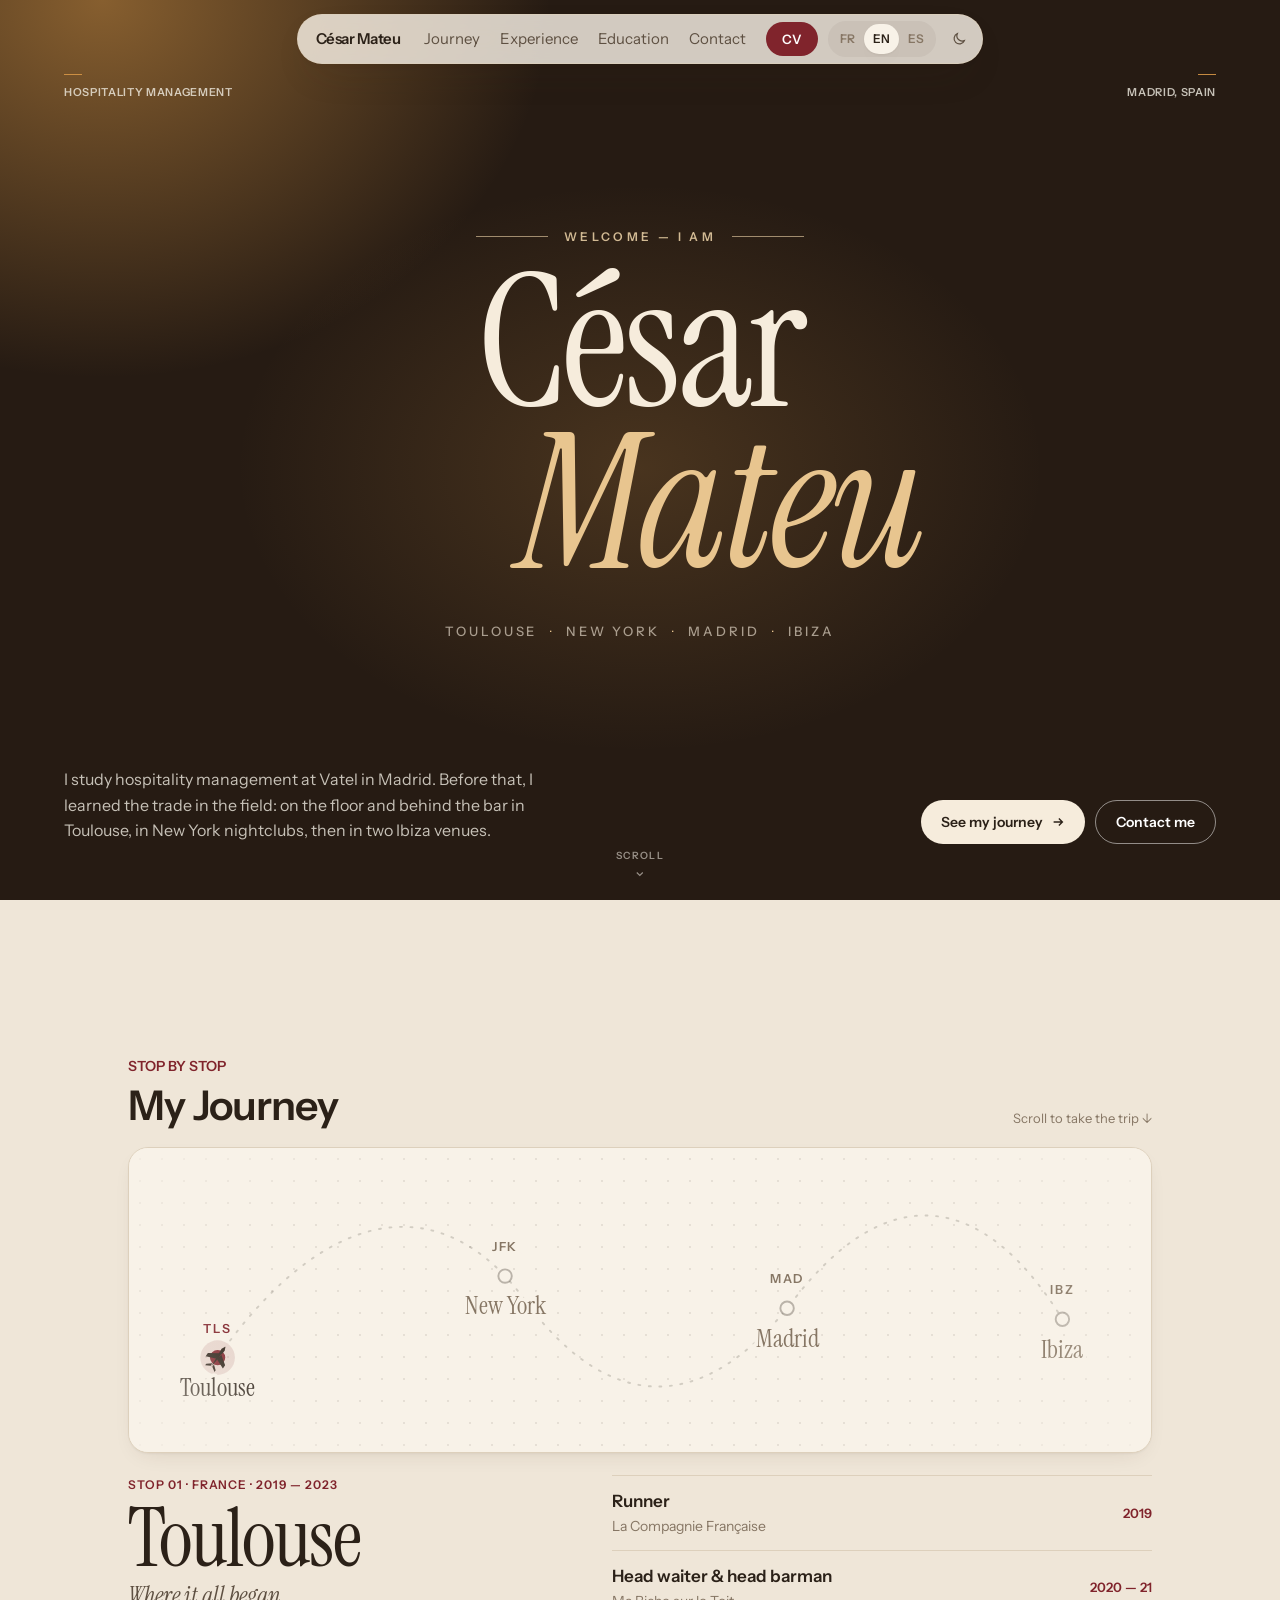
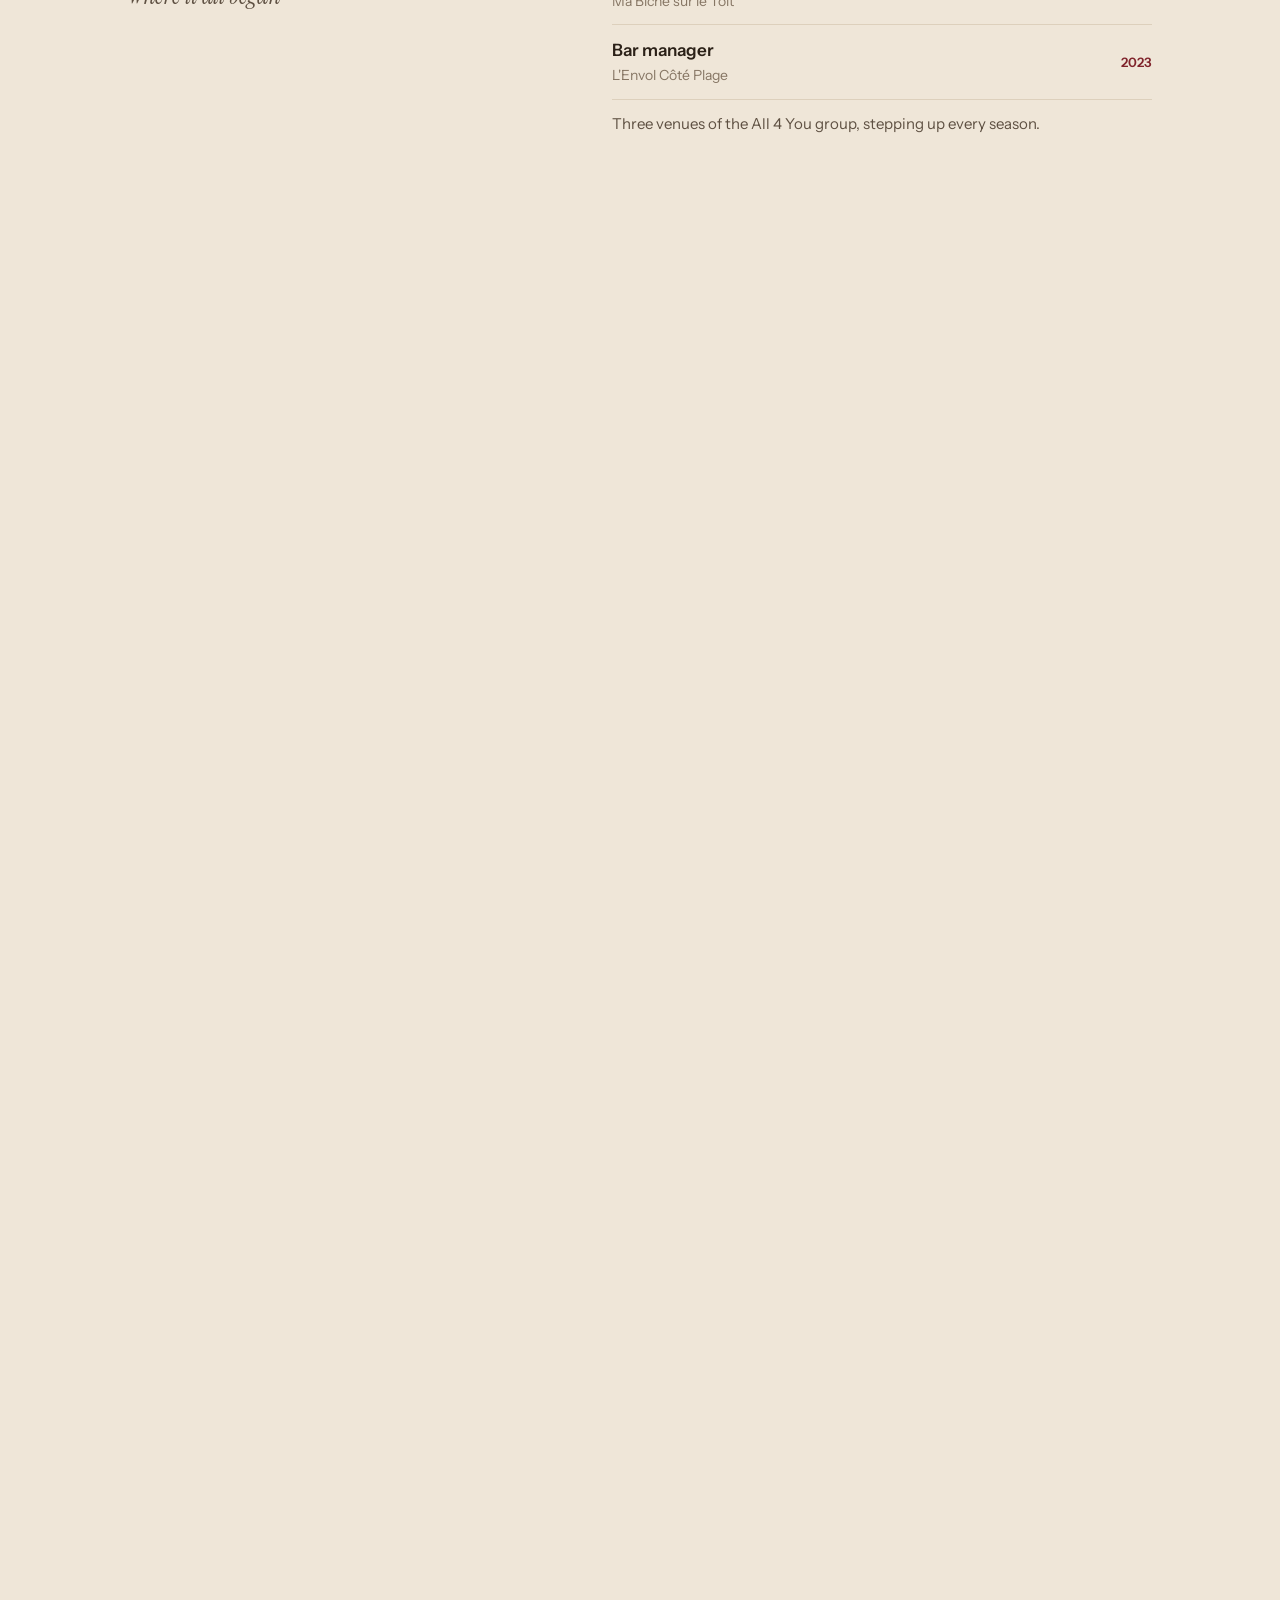
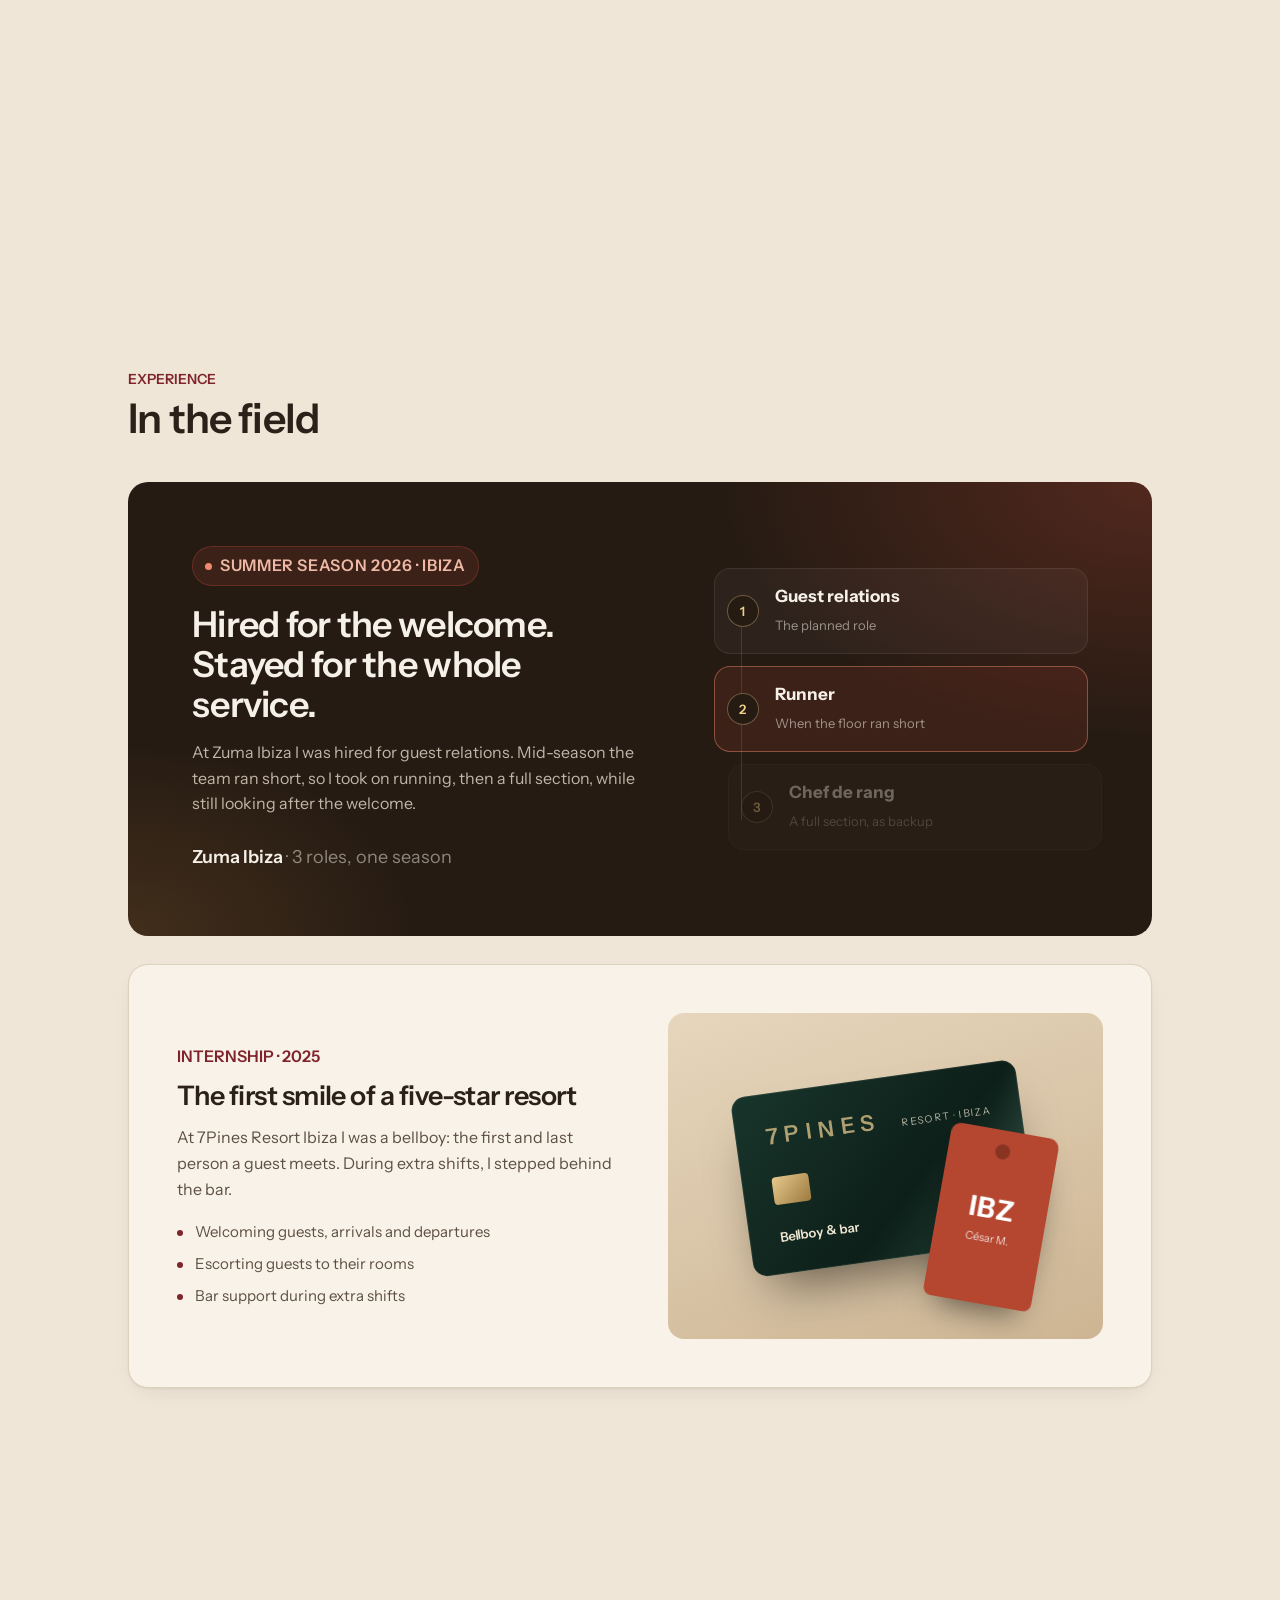
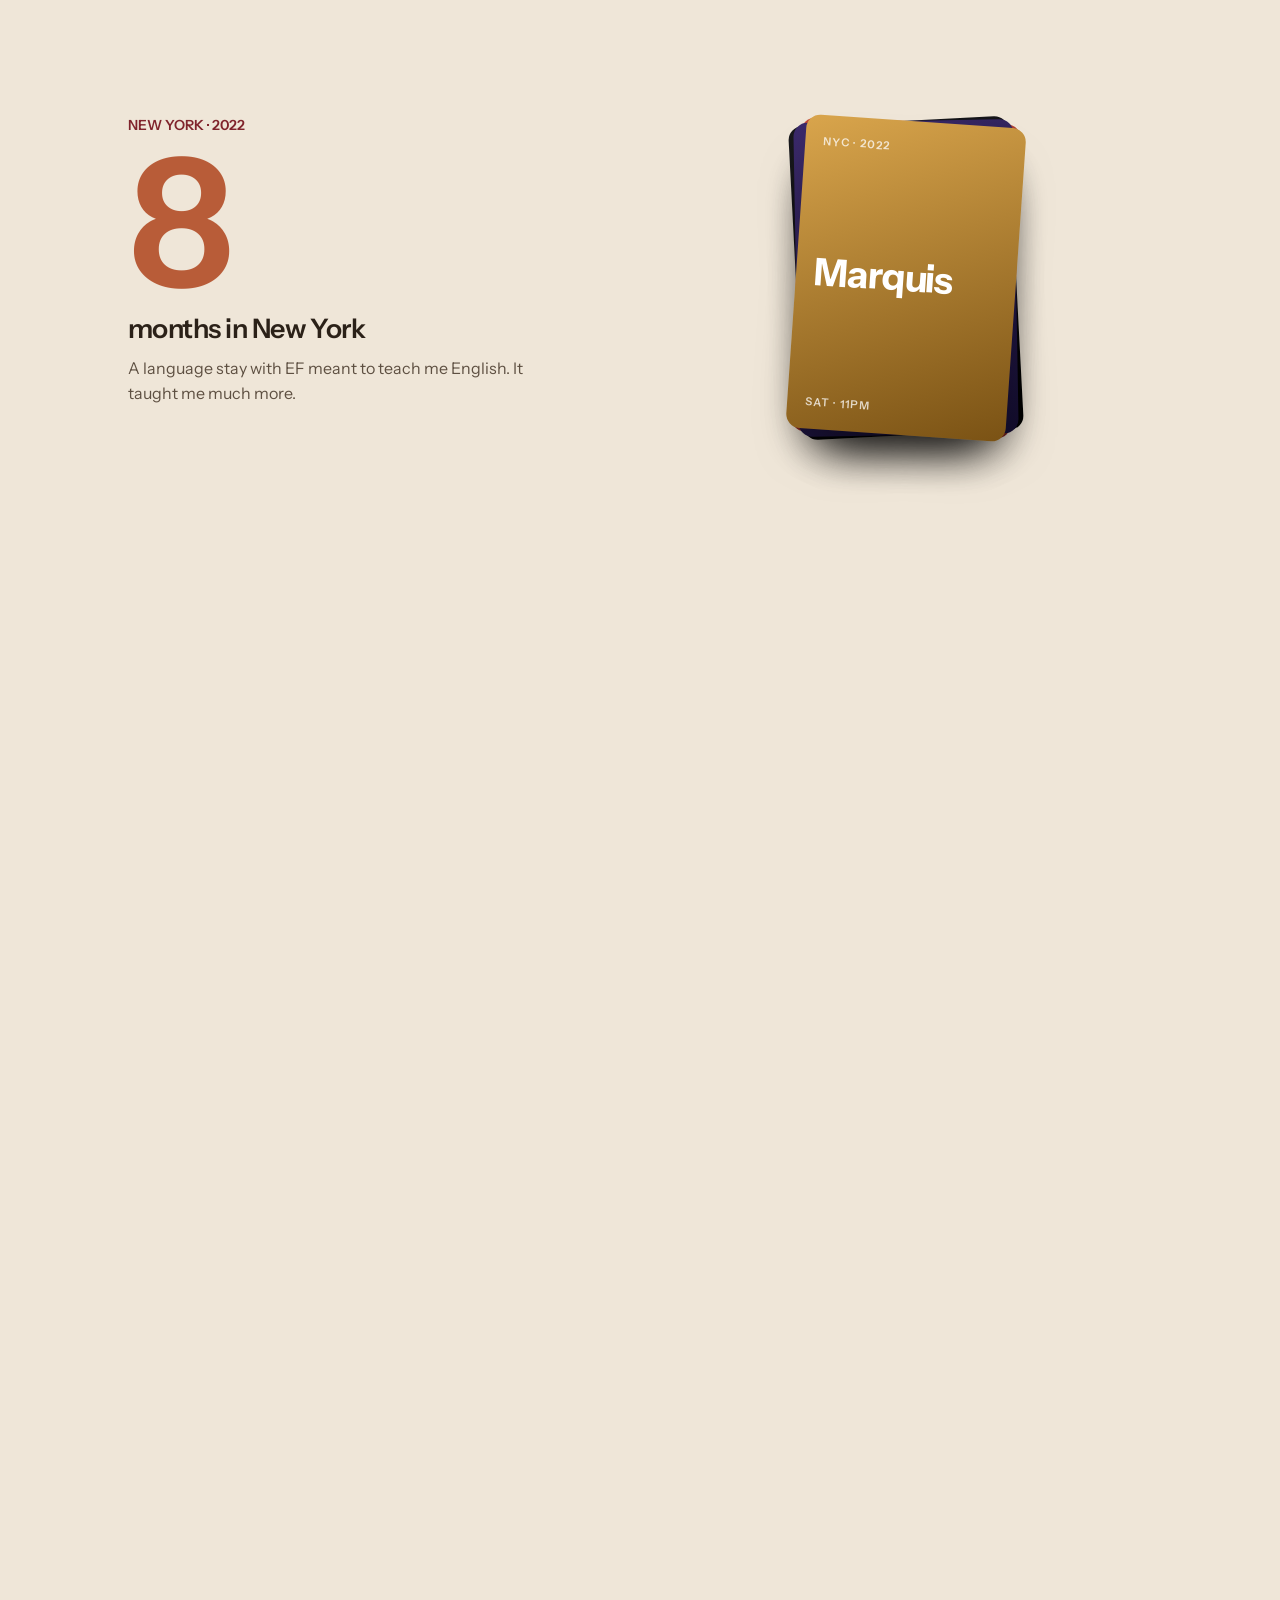
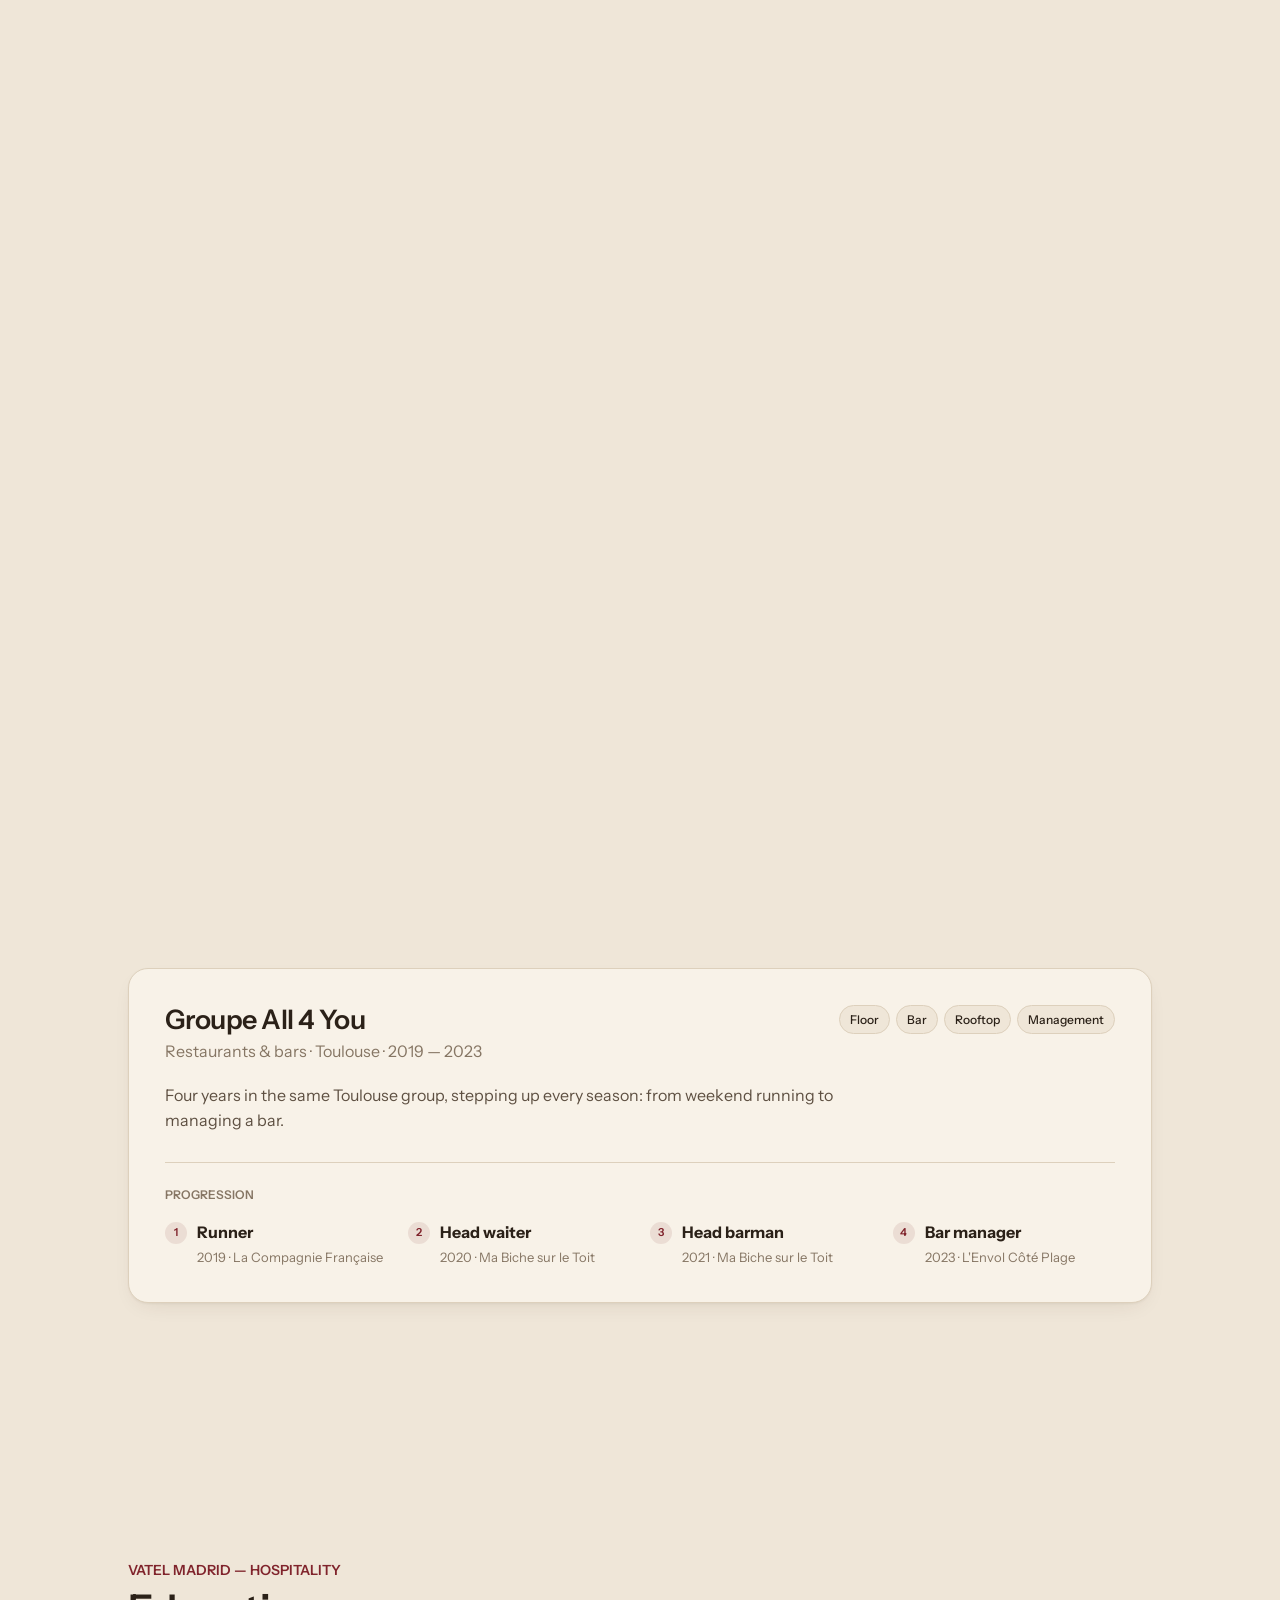
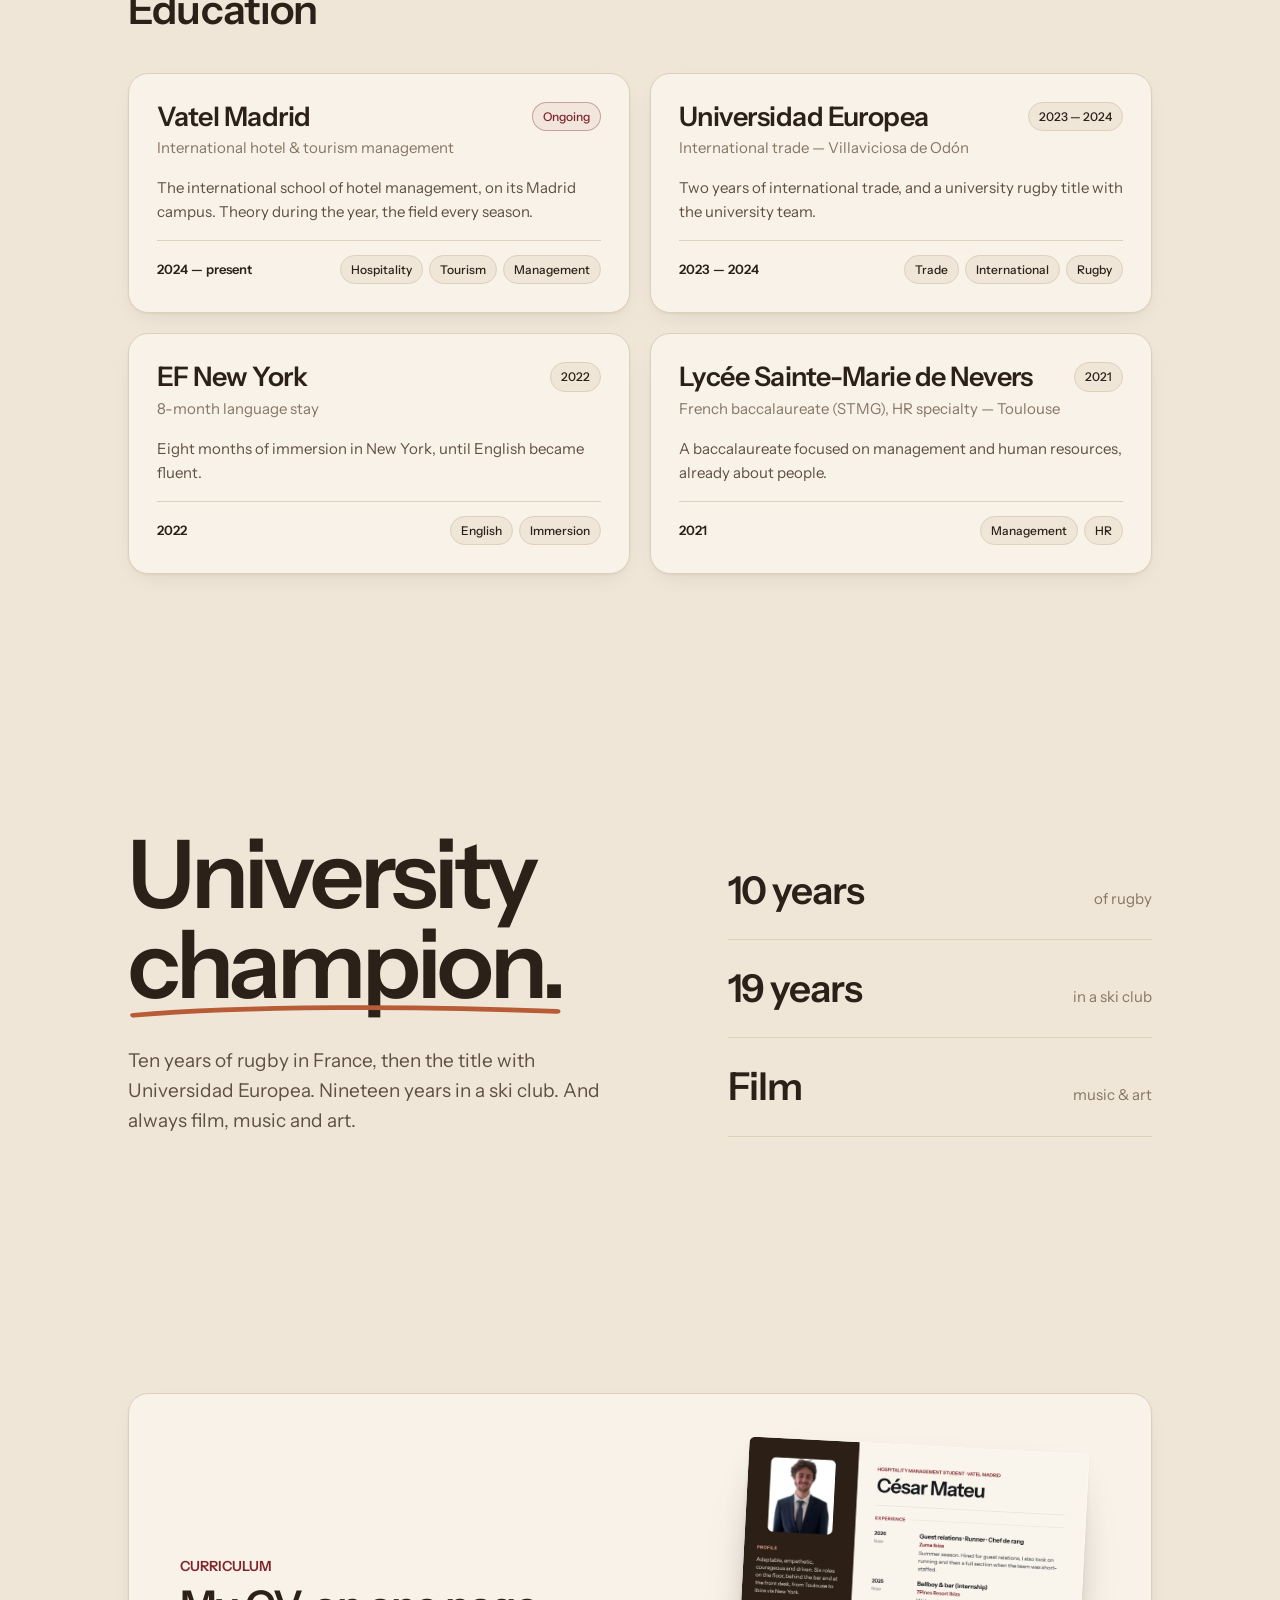
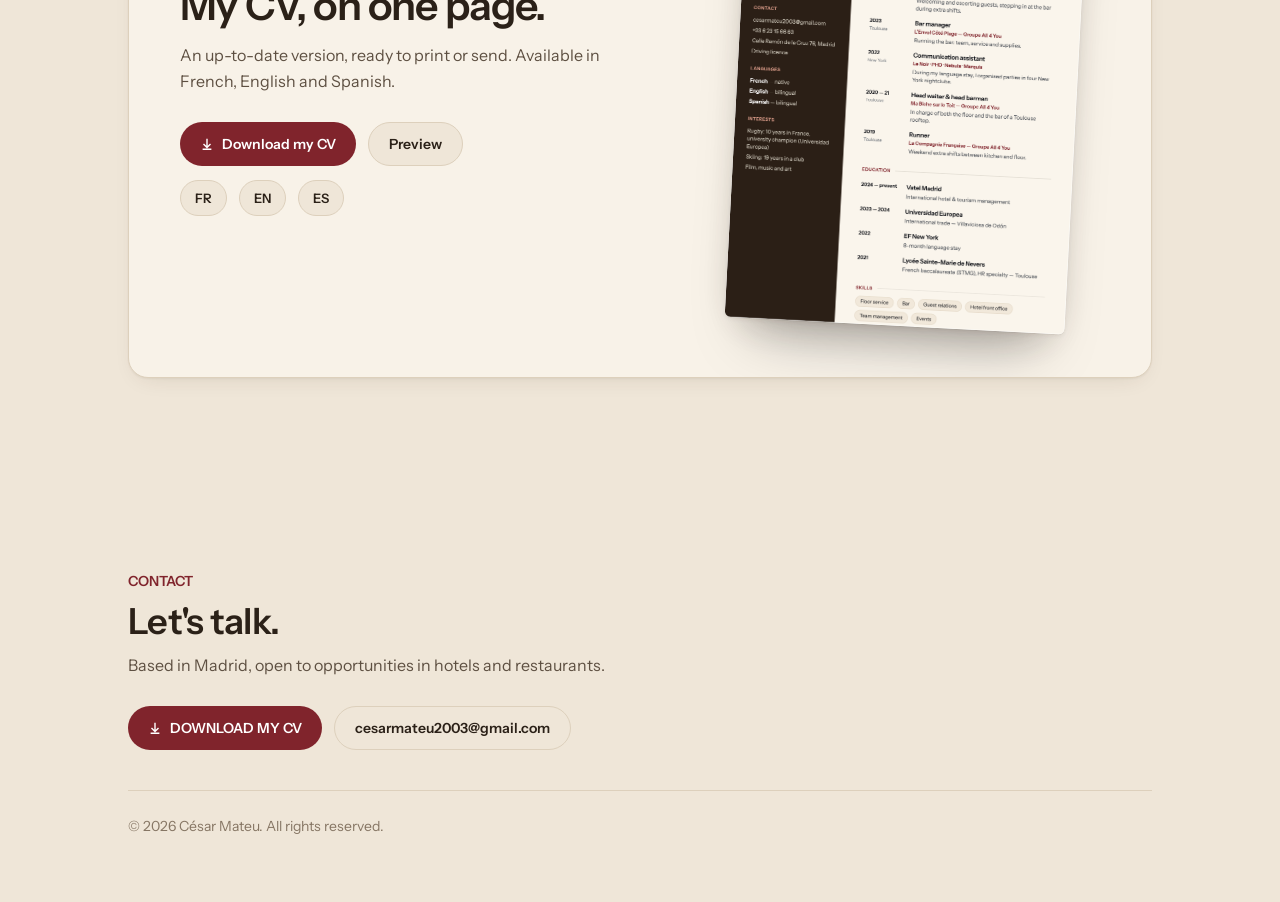
==== commit 6297214b: "Hero au nom en serif, palette beige/marron, parcours en trajet de voyage - Retrait de la sonnette ; " ====
--- a/en/index.html
+++ b/en/index.html
@@ -11,7 +11,7 @@
 <link rel="icon" href="../assets/favicon.svg" type="image/svg+xml">
 <script>try{var s=localStorage.getItem('cm-theme');if(s)document.documentElement.dataset.theme=s;}catch(_){}</script>
 <link rel="preconnect" href="https://fonts.googleapis.com"><link rel="preconnect" href="https://fonts.gstatic.com" crossorigin>
-<link rel="stylesheet" href="https://fonts.googleapis.com/css2?family=Instrument+Sans:wght@400..700&display=swap">
+<link rel="stylesheet" href="https://fonts.googleapis.com/css2?family=Instrument+Sans:wght@400..700&family=Instrument+Serif:ital@0;1&display=swap">
 <link rel="stylesheet" href="../assets/style.css">
 </head>
 <body>
@@ -35,18 +35,9 @@
     <p class="hero-label">Madrid, Spain</p>
   </div>
   <div class="hero-mid">
+    <p class="hero-hello"><i></i><span>Welcome — I am</span><i></i></p>
     <h1 class="hero-name"><span class="n1"><span class="l" style="--i:0">C</span><span class="l" style="--i:1">é</span><span class="l" style="--i:2">s</span><span class="l" style="--i:3">a</span><span class="l" style="--i:4">r</span></span><span class="n2"><span class="l" style="--i:5">M</span><span class="l" style="--i:6">a</span><span class="l" style="--i:7">t</span><span class="l" style="--i:8">e</span><span class="l" style="--i:9">u</span></span></h1>
-    <button class="bell" type="button" aria-label="Ring">
-      <svg viewBox="0 0 200 150" fill="none" aria-hidden="true">
-        <defs><linearGradient id="bg1" x1="0" y1="0" x2="1" y2="1"><stop offset="0" stop-color="#f6e2b8"/><stop offset=".45" stop-color="#c99b55"/><stop offset="1" stop-color="#6b4a1e"/></linearGradient>
-        <linearGradient id="bg2" x1="0" y1="0" x2="0" y2="1"><stop offset="0" stop-color="#3a3530"/><stop offset="1" stop-color="#15130f"/></linearGradient></defs>
-        <g class="bell-top"><rect x="95" y="16" width="10" height="16" rx="3" fill="url(#bg1)"/><rect x="88" y="10" width="24" height="8" rx="4" fill="url(#bg1)"/>
-        <path d="M30 110 A70 70 0 0 1 170 110 Z" fill="url(#bg1)"/><path d="M48 92 A55 55 0 0 1 92 46" stroke="#fff6dd" stroke-opacity=".55" stroke-width="4" stroke-linecap="round"/></g>
-        <rect x="18" y="108" width="164" height="14" rx="7" fill="url(#bg2)"/><rect x="26" y="122" width="148" height="12" rx="4" fill="#0e0c0a"/>
-      </svg>
-      <span class="bell-hint">Ring</span>
-      <span class="ding" aria-hidden="true">ding!</span>
-    </button>
+    <p class="hero-cities">Toulouse <b>·</b> New York <b>·</b> Madrid <b>·</b> Ibiza</p>
   </div>
   <div class="hero-bottom">
     <p class="hero-bio">I study hospitality management at Vatel in Madrid. Before that, I learned the trade in the field: on the floor and behind the bar in Toulouse, in New York nightclubs, then in two Ibiza venues.</p>
@@ -58,21 +49,54 @@
   <a class="scroll-cue" href="#parcours">Scroll<svg viewBox="0 0 16 16" width="12" height="12" fill="none" stroke="currentColor" stroke-width="1.6"><path d="M4 6l4 4 4-4"/></svg></a>
 </section>
 
-<section class="wall-sec" id="parcours" style="--total:13">
-  <div class="wall-pin">
+<section class="route-sec" id="parcours">
+  <div class="route-pin">
     <div class="wrap">
-      <div class="sec-head">
-        <div><p class="eyebrow">What built me</p><h2>My Journey</h2></div>
-        <p class="counter"><b data-wall-count>00</b> / 13</p>
-      </div>
-      <div class="wall-grid">
-        <div class="wall-side">
-          <div class="wall-cards card"><div class="wall-card is-on" data-card="-1"><p class="eyebrow-sm">Under construction</p><h3>Scroll — the journey builds itself</h3><p>Each row is a chapter: from my first extra shifts in Toulouse to the seasons in Ibiza.</p></div><div class="wall-card" data-card="0"><p class="eyebrow-sm">01 — Toulouse · 2019–2023</p><h3>The field</h3><p>Runner at 16, then head waiter, head barman and bar manager in three venues of the All 4 You group.</p></div><div class="wall-card" data-card="1"><p class="eyebrow-sm">02 — New York · 2022</p><h3>Opening up</h3><p>Eight months in New York: English, New York nightlife and organising parties in four clubs.</p></div><div class="wall-card" data-card="2"><p class="eyebrow-sm">03 — Madrid &amp; Ibiza · 2024–2026</p><h3>Hospitality</h3><p>Vatel Madrid, then two seasons in Ibiza: a five-star resort, then Zuma, the contemporary Japanese restaurant.</p></div></div>
-          <div class="dots"><i class="on"></i><i></i><i></i><i></i></div>
-        </div>
-        <div class="wall"><div class="wall-row" data-layer="2"><span class="brick" data-n="8"><svg class="ico" viewBox="0 0 24 24" fill="none" stroke="currentColor" stroke-width="1.6" stroke-linecap="round" stroke-linejoin="round" aria-hidden="true"><path d="M2 9l10-5 10 5-10 5z"/><path d="M6 11v5c3 2 9 2 12 0v-5"/></svg><span>Vatel Madrid</span></span><span class="brick" data-n="9"><svg class="ico" viewBox="0 0 24 24" fill="none" stroke="currentColor" stroke-width="1.6" stroke-linecap="round" stroke-linejoin="round" aria-hidden="true"><circle cx="8" cy="8" r="4.5"/><path d="M11.2 11.2 20 20M16 16l2.2-2.2M18.2 18.2l2-2"/></svg><span>7Pines Ibiza</span></span><span class="brick" data-n="10"><svg class="ico" viewBox="0 0 24 24" fill="none" stroke="currentColor" stroke-width="1.6" stroke-linecap="round" stroke-linejoin="round" aria-hidden="true"><path d="M12 3l2.7 5.6 6.1.8-4.5 4.2 1.1 6.1L12 16.8 6.6 19.7l1.1-6.1L3.2 9.4l6.1-.8z"/></svg><span>Zuma Ibiza</span></span><span class="brick" data-n="11"><svg class="ico" viewBox="0 0 24 24" fill="none" stroke="currentColor" stroke-width="1.6" stroke-linecap="round" stroke-linejoin="round" aria-hidden="true"><path d="M4 17h16M5 17a7 7 0 0114 0"/><path d="M12 8V6M10 6h4"/><path d="M3 20h18"/></svg><span>Guest relations</span></span><span class="brick" data-n="12"><svg class="ico" viewBox="0 0 24 24" fill="none" stroke="currentColor" stroke-width="1.6" stroke-linecap="round" stroke-linejoin="round" aria-hidden="true"><path d="M3 15h18M5 15a7 7 0 0114 0"/><path d="M12 8V7"/><path d="M8 19h8"/></svg><span>Chef de rang</span></span></div><div class="wall-row" data-layer="1"><span class="brick" data-n="5"><svg class="ico" viewBox="0 0 24 24" fill="none" stroke="currentColor" stroke-width="1.6" stroke-linecap="round" stroke-linejoin="round" aria-hidden="true"><circle cx="12" cy="12" r="8.5"/><path d="M3.5 12h17M12 3.5c3 3 3 14 0 17M12 3.5c-3 3-3 14 0 17"/></svg><span>EF New York</span></span><span class="brick" data-n="6"><svg class="ico" viewBox="0 0 24 24" fill="none" stroke="currentColor" stroke-width="1.6" stroke-linecap="round" stroke-linejoin="round" aria-hidden="true"><path d="M12 3v5M12 16v5M3 12h5M16 12h5M6 6l3 3M15 15l3 3M18 6l-3 3M9 15l-3 3"/></svg><span>Événementiel</span></span><span class="brick" data-n="7"><svg class="ico" viewBox="0 0 24 24" fill="none" stroke="currentColor" stroke-width="1.6" stroke-linecap="round" stroke-linejoin="round" aria-hidden="true"><path d="M4 5h16v10H9l-5 4z"/></svg><span>English</span></span></div><div class="wall-row" data-layer="0"><span class="brick" data-n="0"><svg class="ico" viewBox="0 0 24 24" fill="none" stroke="currentColor" stroke-width="1.6" stroke-linecap="round" stroke-linejoin="round" aria-hidden="true"><circle cx="12" cy="12" r="7"/><circle cx="12" cy="12" r="3.5"/></svg><span>La Compagnie Française</span></span><span class="brick" data-n="1"><svg class="ico" viewBox="0 0 24 24" fill="none" stroke="currentColor" stroke-width="1.6" stroke-linecap="round" stroke-linejoin="round" aria-hidden="true"><path d="M5 12h11M12 7l5 5-5 5"/><path d="M3 8h4M3 16h4"/></svg><span>Runner</span></span><span class="brick" data-n="2"><svg class="ico" viewBox="0 0 24 24" fill="none" stroke="currentColor" stroke-width="1.6" stroke-linecap="round" stroke-linejoin="round" aria-hidden="true"><path d="M3 11l9-6 9 6"/><path d="M6 10v9h12v-9"/><path d="M10 19v-5h4v5"/></svg><span>Ma Biche sur le Toit</span></span><span class="brick" data-n="3"><svg class="ico" viewBox="0 0 24 24" fill="none" stroke="currentColor" stroke-width="1.6" stroke-linecap="round" stroke-linejoin="round" aria-hidden="true"><path d="M6 4h12l-6 8z"/><path d="M12 12v7M8 20h8"/></svg><span>Chef barman</span></span><span class="brick" data-n="4"><svg class="ico" viewBox="0 0 24 24" fill="none" stroke="currentColor" stroke-width="1.6" stroke-linecap="round" stroke-linejoin="round" aria-hidden="true"><path d="M3 14c2-2 4-2 6 0s4 2 6 0 4-2 6 0"/><path d="M3 18c2-2 4-2 6 0s4 2 6 0 4-2 6 0"/><circle cx="16" cy="7" r="2.5"/></svg><span>L&#x27;Envol Côté Plage</span></span></div><div class="wall-floor"></div></div>
-      </div>
-      <p class="caption">The beginnings at the bottom, the latest seasons on top. Scroll to lay them down.</p>
+      <div class="route-head">
+        <div><p class="eyebrow">Stop by stop</p><h2>My Journey</h2></div>
+        <p class="route-hint">Scroll to take the trip <span>↓</span></p>
+      </div>
+      <div class="route-map">
+        <svg viewBox="0 0 1000 300" preserveAspectRatio="xMidYMid meet" aria-hidden="true">
+          <path class="route-ghost" d="M60 210 C 180 40, 300 40, 380 150 S 560 280, 660 150 S 860 40, 940 170"/>
+          <path class="route-line" d="M60 210 C 180 40, 300 40, 380 150 S 560 280, 660 150 S 860 40, 940 170"/>
+          <g class="stop" data-stop="0"><circle class="stop-halo" r="18"/><circle class="stop-dot" r="7"/><text class="stop-code" y="-26">TLS</text><text class="stop-city" y="40">Toulouse</text></g><g class="stop" data-stop="1"><circle class="stop-halo" r="18"/><circle class="stop-dot" r="7"/><text class="stop-code" y="-26">JFK</text><text class="stop-city" y="40">New York</text></g><g class="stop" data-stop="2"><circle class="stop-halo" r="18"/><circle class="stop-dot" r="7"/><text class="stop-code" y="-26">MAD</text><text class="stop-city" y="40">Madrid</text></g><g class="stop" data-stop="3"><circle class="stop-halo" r="18"/><circle class="stop-dot" r="7"/><text class="stop-code" y="-26">IBZ</text><text class="stop-city" y="40">Ibiza</text></g>
+          <g class="plane"><path d="M-12 0 L10 -2 L14 0 L10 2 Z M-2 -1 L-6 -11 L-2 -11 L5 -1 Z M-2 1 L-6 11 L-2 11 L5 1 Z M-11 -1 L-14 -6 L-12 -6 L-8 -1 Z M-11 1 L-14 6 L-12 6 L-8 1 Z"/></g>
+        </svg>
+      </div>
+      <div class="legs">
+          <article class="leg is-on" data-leg="0">
+            <div class="leg-head">
+              <p class="leg-meta">Stop 01 · France · 2019 — 2023</p>
+              <h3 class="leg-city">Toulouse</h3>
+              <p class="leg-title">Where it all began</p>
+            </div>
+            <div class="leg-body"><ul><li><span class="it-role">Runner</span><span class="it-venue">La Compagnie Française</span><span class=it-year>2019</span></li><li><span class="it-role">Head waiter &amp; head barman</span><span class="it-venue">Ma Biche sur le Toit</span><span class=it-year>2020 — 21</span></li><li><span class="it-role">Bar manager</span><span class="it-venue">L&#x27;Envol Côté Plage</span><span class=it-year>2023</span></li></ul><p class="leg-note">Three venues of the All 4 You group, stepping up every season.</p></div>
+          </article>
+          <article class="leg" data-leg="1">
+            <div class="leg-head">
+              <p class="leg-meta">Stop 02 · United States · 2022</p>
+              <h3 class="leg-city">New York</h3>
+              <p class="leg-title">Opening up</p>
+            </div>
+            <div class="leg-body"><ul><li><span class="it-role">Language stay</span><span class="it-venue">EF New York</span><span class=it-year>8 months</span></li><li><span class="it-role">Communication assistant</span><span class="it-venue">Le Noir · PHD · Nebula · Marquis</span><span class=it-year>2022</span></li></ul><p class="leg-note">English, New York nightlife and organising parties in four clubs.</p></div>
+          </article>
+          <article class="leg" data-leg="2">
+            <div class="leg-head">
+              <p class="leg-meta">Stop 03 · Spain · 2023 — present</p>
+              <h3 class="leg-city">Madrid</h3>
+              <p class="leg-title">School</p>
+            </div>
+            <div class="leg-body"><ul><li><span class="it-role">International trade</span><span class="it-venue">Universidad Europea</span><span class=it-year>2023 — 24</span></li><li><span class="it-role">University rugby champion</span><span class="it-venue">Universidad Europea</span></li><li><span class="it-role">Hospitality management</span><span class="it-venue">Vatel Madrid</span><span class=it-year>2024 —</span></li></ul><p class="leg-note">Spanish every day, a title with the rugby team, then Vatel.</p></div>
+          </article>
+          <article class="leg" data-leg="3">
+            <div class="leg-head">
+              <p class="leg-meta">Stop 04 · Spain · 2025 — 2026</p>
+              <h3 class="leg-city">Ibiza</h3>
+              <p class="leg-title">The great houses</p>
+            </div>
+            <div class="leg-body"><ul><li><span class="it-role">Bellboy &amp; bar (internship)</span><span class="it-venue">7Pines Resort Ibiza</span><span class=it-year>2025</span></li><li><span class="it-role">Guest relations · Runner · Chef de rang</span><span class="it-venue">Zuma Ibiza</span><span class=it-year>2026</span></li></ul><p class="leg-note">Two seasons on the island: a five-star resort, then Zuma.</p></div>
+          </article></div>
     </div>
   </div>
 </section>
--- a/assets/style.css
+++ b/assets/style.css
@@ -1,36 +1,37 @@
 /* César Mateu — système inspiré de quentinhoarau.com, accent bordeaux */
 :root {
-  --c-page: 247 244 237;
-  --c-surface: 255 253 248;
-  --c-line: 226 221 211;
-  --c-ink: 22 24 29;
-  --c-ink-2: 74 79 86;
-  --c-ink-3: 110 116 124;
+  --c-page: 239 230 216;
+  --c-surface: 248 242 232;
+  --c-line: 221 208 188;
+  --c-ink: 43 33 24;
+  --c-ink-2: 94 80 66;
+  --c-ink-3: 134 118 100;
   --c-accent: 128 36 44;
-  --c-accent-2: 196 74 58;
+  --c-accent-2: 184 92 56;
   --c-on-accent: 255 255 255;
+  --c-deep: 38 27 19;
   --radius-card: 1.25rem;
-  --shadow-soft: 0 1px 2px rgba(20, 24, 32, .04), 0 8px 24px -12px rgba(20, 24, 32, .12);
-  --shadow-lift: 0 2px 4px rgba(20, 24, 32, .05), 0 16px 40px -16px rgba(20, 24, 32, .18);
-  --shadow-brick: 0 1px 2px rgba(20, 24, 32, .05), 0 10px 24px -14px rgba(20, 24, 32, .35);
+  --shadow-soft: 0 1px 2px rgba(60, 40, 20, .05), 0 8px 24px -12px rgba(60, 40, 20, .16);
+  --shadow-lift: 0 2px 4px rgba(60, 40, 20, .06), 0 16px 40px -16px rgba(60, 40, 20, .24);
   --font: "Instrument Sans", Arial, sans-serif;
+  --serif: "Instrument Serif", Georgia, serif;
   --gutter: 5vw;
   --ease: cubic-bezier(.22, .8, .2, 1);
   color-scheme: light;
 }
 :root[data-theme="dark"] {
-  --c-page: 13 12 10;
-  --c-surface: 22 21 19;
-  --c-line: 44 42 38;
-  --c-ink: 242 238 230;
-  --c-ink-2: 182 177 168;
-  --c-ink-3: 138 133 124;
-  --c-accent: 214 120 110;
-  --c-accent-2: 232 132 104;
-  --c-on-accent: 20 12 10;
-  --shadow-soft: 0 0 0 1px hsla(0, 0%, 100%, .04);
-  --shadow-lift: 0 0 0 1px hsla(0, 0%, 100%, .08), 0 18px 40px -20px rgba(0, 0, 0, .8);
-  --shadow-brick: 0 0 0 1px hsla(0, 0%, 100%, .05), 0 10px 24px -14px rgba(0, 0, 0, .9);
+  --c-page: 36 26 19;
+  --c-surface: 47 35 26;
+  --c-line: 74 58 44;
+  --c-ink: 244 233 216;
+  --c-ink-2: 204 188 166;
+  --c-ink-3: 160 142 120;
+  --c-accent: 222 150 124;
+  --c-accent-2: 230 162 108;
+  --c-on-accent: 36 22 14;
+  --c-deep: 24 17 12;
+  --shadow-soft: 0 0 0 1px rgba(255, 235, 210, .04);
+  --shadow-lift: 0 0 0 1px rgba(255, 235, 210, .07), 0 18px 40px -20px rgba(0, 0, 0, .7);
   color-scheme: dark;
 }
 
@@ -67,8 +68,8 @@
 .btn-primary:hover { background: rgb(var(--c-ink)); color: rgb(var(--c-page)); }
 .btn-quiet { border: 1px solid rgb(var(--c-line)); background: rgb(var(--c-page)); color: rgb(var(--c-ink)); }
 .btn-quiet:hover { border-color: rgb(var(--c-ink) / .35); background: rgb(var(--c-surface)); }
-.btn-light { background: #fff; color: #16181d; }
-.btn-light:hover { background: #f4efe6; }
+.btn-light { background: #f6ecdc; color: #2b2118; }
+.btn-light:hover { background: #fff; }
 .btn-outline { border: 1px solid rgba(255, 255, 255, .5); color: #fff; }
 .btn-outline:hover { background: rgba(255, 255, 255, .1); border-color: #fff; }
 
@@ -97,7 +98,7 @@
 
 /* ---------- hero ---------- */
 .hero {
-  position: relative; isolation: isolate; min-height: 100svh; background: #0b0a08; color: rgba(244, 239, 230, .78);
+  position: relative; isolation: isolate; min-height: 100svh; background: rgb(var(--c-deep)); color: rgba(244, 239, 230, .78);
   display: flex; flex-direction: column; padding: 40px var(--gutter) 56px; overflow: hidden;
 }
 .hero-light {
@@ -105,7 +106,7 @@
   background:
     radial-gradient(50% 60% at 8% 0%, rgba(214, 150, 70, .55), transparent 70%),
     radial-gradient(45% 45% at 50% 52%, rgba(196, 140, 70, .22), transparent 70%),
-    linear-gradient(0deg, #0b0a08, rgba(11, 10, 8, .2) 40%, rgba(11, 10, 8, 0) 60%);
+    linear-gradient(0deg, rgb(var(--c-deep)), rgb(var(--c-deep) / .2) 40%, rgb(var(--c-deep) / 0) 60%);
   animation: breathe 9s ease-in-out infinite alternate;
 }
 @keyframes breathe { to { opacity: .75; transform: scale(1.04); } }
@@ -113,25 +114,27 @@
 .hero-label { font-size: 11px; font-weight: 600; letter-spacing: .06em; text-transform: uppercase; color: rgba(244, 239, 230, .78); position: relative; padding-top: 10px; }
 .hero-label::before { content: ""; position: absolute; top: 0; left: 0; width: 18px; height: 1px; background: rgba(214, 150, 70, .9); }
 .hero-label:last-child::before { left: auto; right: 0; }
-.hero-mid { flex: 1; position: relative; display: flex; align-items: center; justify-content: center; min-height: 360px; }
+.hero-mid { flex: 1; display: flex; flex-direction: column; align-items: center; justify-content: center; text-align: center; padding: 48px 0; }
+.hero-hello { display: flex; align-items: center; gap: 16px; font-size: 12px; font-weight: 600; letter-spacing: .28em; text-transform: uppercase; color: rgba(240, 214, 170, .85); margin-bottom: 18px; }
+.hero-hello i { width: 0; height: 1px; background: rgba(240, 214, 170, .6); transition: width 1.2s var(--ease) .2s; }
+.ready .hero-hello i { width: clamp(28px, 6vw, 72px); }
+.hero-hello span { opacity: 0; transition: opacity 1s var(--ease) .3s; }
+.ready .hero-hello span { opacity: 1; }
 .hero-name {
-  position: absolute; inset: 0; display: flex; align-items: center; justify-content: space-between;
-  color: rgba(244, 239, 230, .92); font-size: clamp(64px, 10vw, 152px); letter-spacing: -.03em; line-height: 1; pointer-events: none;
-}
-.hero-name .n1, .hero-name .n2 { display: block; overflow: hidden; padding: .04em .02em .1em; }
-.hero-name .l { display: inline-block; transform: translateY(110%); transition: transform 1.1s var(--ease); transition-delay: calc(var(--i) * 50ms + 150ms); }
-.ready .hero-name .l { transform: none; }
-.bell { position: relative; width: clamp(150px, 19vw, 270px); display: grid; justify-items: center; gap: 12px; opacity: 0; transform: translateY(24px) scale(.96); transition: opacity 1.2s var(--ease) .5s, transform 1.2s var(--ease) .5s; }
-.ready .bell { opacity: 1; transform: none; }
-.bell svg { width: 100%; filter: drop-shadow(0 30px 40px rgba(0, 0, 0, .6)) drop-shadow(0 0 60px rgba(214, 150, 70, .18)); overflow: visible; }
-.bell-top { transform-origin: 100px 110px; }
-.bell.ring .bell-top { animation: ring .6s var(--ease); }
-@keyframes ring { 15% { transform: translateY(4px) scaleY(.97); } 35% { transform: rotate(-4deg); } 55% { transform: rotate(3deg); } 75% { transform: rotate(-1.5deg); } }
-.bell-hint { font-size: 11px; font-weight: 600; letter-spacing: .12em; text-transform: uppercase; color: rgba(244, 239, 230, .45); transition: color .2s; }
-.bell:hover .bell-hint { color: rgba(244, 239, 230, .85); }
-.ding { position: absolute; top: -8%; left: 62%; font-size: 18px; font-weight: 600; font-style: italic; color: #f0cf8c; opacity: 0; pointer-events: none; }
-.bell.ring .ding { animation: ding 1s var(--ease); }
-@keyframes ding { 0% { opacity: 0; transform: translate(0, 10px) rotate(-6deg); } 25% { opacity: 1; } 100% { opacity: 0; transform: translate(26px, -34px) rotate(8deg); } }
+  font-family: var(--serif); font-weight: 400; color: #f6ecdc; letter-spacing: -.02em; line-height: .86;
+  font-size: clamp(84px, 14.5vw, 232px); display: flex; flex-direction: column; align-items: center;
+}
+.hero-name .n1, .hero-name .n2 { display: block; padding: 0 .04em .06em; }
+.hero-name .n2 { font-style: italic; color: #e8c58f; margin-top: -.06em; padding-left: .9em; }
+.hero-name .l {
+  display: inline-block; opacity: 0; filter: blur(14px); transform: translateY(.25em);
+  transition: opacity 1.4s var(--ease), filter 1.4s var(--ease), transform 1.4s var(--ease);
+  transition-delay: calc(var(--i) * 90ms + 450ms);
+}
+.ready .hero-name .l { opacity: 1; filter: none; transform: none; }
+.hero-cities { margin-top: 26px; font-size: 13px; font-weight: 500; letter-spacing: .22em; text-transform: uppercase; color: rgba(244, 233, 216, .62); opacity: 0; transform: translateY(8px); transition: opacity 1.2s var(--ease) 1.6s, transform 1.2s var(--ease) 1.6s; }
+.hero-cities b { color: #e8c58f; font-weight: 400; margin: 0 .5em; }
+.ready .hero-cities { opacity: 1; transform: none; }
 .hero-bottom { display: flex; justify-content: space-between; align-items: flex-end; gap: 24px; flex-wrap: wrap; }
 .hero-bio { max-width: 30rem; font-size: 16px; line-height: 1.6; color: rgba(244, 239, 230, .78); }
 .hero-ctas { display: flex; gap: 10px; flex-wrap: wrap; }
@@ -142,10 +145,10 @@
 @keyframes bob { 50% { transform: translateY(4px); } }
 @media (max-width: 760px) {
   .hero { padding-bottom: 36px; }
-  .hero-mid { flex-direction: column; min-height: 0; padding: 40px 0 24px; }
-  .hero-name { position: static; flex-direction: column; align-items: stretch; width: 100%; font-size: clamp(64px, 20vw, 96px); }
-  .hero-name .n2 { text-align: right; }
-  .bell { order: -1; width: 150px; margin-bottom: 8px; }
+  .hero-name { font-size: clamp(76px, 24vw, 120px); }
+  .hero-name .n2 { padding-left: .5em; }
+  .hero-cities { font-size: 11px; letter-spacing: .14em; }
+  .hero-hello { font-size: 10px; letter-spacing: .2em; }
   .scroll-cue { display: none; }
   .hero-ctas .btn { flex: 1; justify-content: center; }
 }
@@ -161,51 +164,76 @@
 [data-reveal] { opacity: 0; transform: translateY(28px); transition: opacity .9s var(--ease), transform .9s var(--ease); }
 [data-reveal].in { opacity: 1; transform: none; }
 
-/* ---------- mur (parcours) ---------- */
-.wall-sec { height: calc(100svh + var(--total) * 22vh); position: relative; }
-.wall-pin { position: sticky; top: 0; min-height: 100svh; display: flex; align-items: center; padding: 96px 0 32px; }
-.wall-pin > .wrap { width: 100%; }
-.wall-grid { display: grid; grid-template-columns: minmax(0, 340px) 1fr; gap: clamp(28px, 4vw, 56px); align-items: center; margin-top: 40px; }
-.wall-cards { position: relative; min-height: 210px; padding: 24px; }
-.wall-card { position: absolute; inset: 24px; opacity: 0; transform: translateY(10px); transition: opacity .45s var(--ease), transform .45s var(--ease); pointer-events: none; }
-.wall-card.is-on { opacity: 1; transform: none; position: relative; inset: auto; pointer-events: auto; }
-.wall-card h3 { font-size: 22px; margin-bottom: 12px; }
-.wall-card p:not(.eyebrow-sm) { font-size: 15px; color: rgb(var(--c-ink-2)); }
-.dots { display: flex; gap: 6px; margin: 16px 0 0 4px; }
-.dots i { width: 8px; height: 3px; border-radius: 3px; background: rgb(var(--c-line)); transition: width .35s var(--ease), background .35s; }
-.dots i.on { width: 22px; background: rgb(var(--c-accent)); }
-.wall { display: flex; flex-direction: column; gap: 10px; position: relative; padding-bottom: 14px; }
-.wall-row { display: flex; flex-wrap: wrap; gap: 10px; justify-content: center; }
-.wall-floor { height: 14px; border-radius: 50%; background: radial-gradient(50% 50% at 50% 50%, rgb(var(--c-ink) / .12), transparent 70%); margin-top: 2px; }
-.brick {
-  display: inline-flex; align-items: center; gap: 9px; height: 52px; padding: 0 18px; border-radius: 12px;
-  background: rgb(var(--c-surface)); border: 1px solid rgb(var(--c-line)); box-shadow: var(--shadow-brick);
-  color: rgb(var(--c-ink)); font-size: 15px; font-weight: 600; letter-spacing: -.01em; white-space: nowrap;
-  opacity: 0; transform: translateY(-90px) rotate(-3deg); transition: opacity .35s ease, transform .6s cubic-bezier(.3, 1.4, .5, 1);
-}
-.brick .ico { width: 18px; height: 18px; color: rgb(var(--c-accent)); flex: none; }
-.brick.on { opacity: 1; transform: none; }
-.wall-row[data-layer="1"] .brick { background: rgb(var(--c-ink)); color: rgb(var(--c-page)); border-color: transparent; }
-.wall-row[data-layer="1"] .brick .ico { color: rgb(var(--c-accent-2)); }
+/* ---------- trajet (parcours) ---------- */
+.route-sec { height: 460vh; position: relative; }
+.route-pin { position: sticky; top: 0; height: 100svh; display: flex; align-items: center; padding: 84px 0 24px; overflow: hidden; }
+.route-pin > .wrap { width: 100%; }
+.route-head { display: flex; justify-content: space-between; align-items: flex-end; gap: 16px; }
+.route-hint { font-size: 13px; color: rgb(var(--c-ink-3)); }
+.route-hint span { display: inline-block; animation: bob 1.8s ease-in-out infinite; }
+.route-map {
+  margin-top: 18px; border-radius: var(--radius-card); border: 1px solid rgb(var(--c-line));
+  background: radial-gradient(rgb(var(--c-ink) / .09) 1px, transparent 1.2px) 0 0 / 22px 22px, rgb(var(--c-surface));
+  box-shadow: var(--shadow-soft); padding: 8px 12px; position: relative; overflow: hidden;
+}
+.route-map::after { content: ""; position: absolute; inset: 0; pointer-events: none; background: radial-gradient(70% 90% at 50% 50%, transparent 55%, rgb(var(--c-surface)) 100%); }
+.route-map svg { width: 100%; height: min(32vh, 300px); display: block; overflow: visible; }
+.route-ghost { fill: none; stroke: rgb(var(--c-ink) / .18); stroke-width: 2; stroke-dasharray: 2 9; stroke-linecap: round; }
+.route-line { fill: none; stroke: rgb(var(--c-accent)); stroke-width: 3; stroke-linecap: round; }
+.stop-dot { fill: rgb(var(--c-surface)); stroke: rgb(var(--c-ink) / .3); stroke-width: 2; transition: fill .4s, stroke .4s; }
+.stop-halo { fill: rgb(var(--c-accent) / .14); transform: scale(0); transform-box: fill-box; transform-origin: center; transition: transform .5s var(--ease); }
+.stop-code { font: 600 13px var(--font); letter-spacing: .14em; fill: rgb(var(--c-ink-3)); text-anchor: middle; transition: fill .4s; }
+.stop-city { font: 400 26px var(--serif); fill: rgb(var(--c-ink-3)); text-anchor: middle; transition: fill .4s; paint-order: stroke; stroke: rgb(var(--c-surface)); stroke-width: 8px; stroke-linejoin: round; }
+.stop-code { paint-order: stroke; stroke: rgb(var(--c-surface)); stroke-width: 6px; }
+.stop.on .stop-dot { fill: rgb(var(--c-accent)); stroke: rgb(var(--c-accent)); }
+.stop.on .stop-code { fill: rgb(var(--c-accent)); }
+.stop.on .stop-city { fill: rgb(var(--c-ink)); }
+.stop.cur .stop-halo { transform: scale(1); animation: halo 1.8s ease-out infinite; }
+@keyframes halo { 0% { opacity: 1; } 100% { opacity: 0; transform: scale(1.9); } }
+.plane { transition: opacity .3s; }
+.plane.done { opacity: 0; }
+.plane path { fill: rgb(var(--c-ink)); }
+.legs { position: relative; margin-top: 22px; min-height: 230px; }
+.leg {
+  position: absolute; inset: 0 0 auto; display: grid; grid-template-columns: minmax(0, 1fr) minmax(0, 1.25fr); gap: clamp(24px, 4vw, 64px);
+  opacity: 0; transform: translateY(18px); transition: opacity .55s var(--ease), transform .55s var(--ease); pointer-events: none;
+}
+.leg.is-on { opacity: 1; transform: none; pointer-events: auto; }
+.leg-meta { font-size: 12px; font-weight: 600; letter-spacing: .08em; text-transform: uppercase; color: rgb(var(--c-accent)); }
+.leg-city { font: 400 clamp(56px, 6.4vw, 96px)/.95 var(--serif); letter-spacing: -.02em; margin: 6px 0 4px; }
+.leg-title { font: italic 400 clamp(20px, 1.9vw, 26px)/1.2 var(--serif); color: rgb(var(--c-ink-2)); }
+.leg-body ul { list-style: none; margin: 0; padding: 0; border-top: 1px solid rgb(var(--c-line)); }
+.leg-body li { display: grid; grid-template-columns: 1fr auto; column-gap: 16px; padding: 12px 0; border-bottom: 1px solid rgb(var(--c-line)); }
+.it-role { color: rgb(var(--c-ink)); font-weight: 600; font-size: 17px; }
+.it-venue { grid-column: 1; font-size: 14px; color: rgb(var(--c-ink-3)); }
+.it-year { grid-column: 2; grid-row: 1 / span 2; align-self: center; font-size: 13px; font-weight: 600; color: rgb(var(--c-accent)); white-space: nowrap; }
+.leg-note { margin-top: 12px; font-size: 15px; color: rgb(var(--c-ink-2)); }
+.leg.is-on .leg-body li { animation: rise .6s var(--ease) both; }
+.leg.is-on .leg-body li:nth-child(2) { animation-delay: .08s; }
+.leg.is-on .leg-body li:nth-child(3) { animation-delay: .16s; }
+@keyframes rise { from { opacity: 0; transform: translateY(10px); } }
 @media (max-width: 860px) {
-  .wall-sec { height: calc(100svh + var(--total) * 16vh); }
-  .wall-pin { padding: 84px 0 20px; }
-  .wall-grid { grid-template-columns: 1fr; gap: 20px; margin-top: 20px; }
-  .wall-cards { min-height: 0; padding: 18px; }
-  .wall-card { inset: 18px; }
-  .wall-card h3 { font-size: 19px; margin-bottom: 6px; }
-  .wall-card p:not(.eyebrow-sm) { font-size: 14px; }
-  .dots { display: none; }
-  .wall { gap: 7px; }
-  .wall-row { gap: 7px; }
-  .brick { height: 38px; padding: 0 11px; font-size: 13px; border-radius: 10px; gap: 6px; }
-  .brick .ico { width: 15px; height: 15px; }
-  .caption { margin-top: 16px; font-size: 12px; }
+  .route-sec { height: 420vh; }
+  .route-pin { padding: 76px 0 16px; align-items: flex-start; }
+  .route-hint { display: none; }
+  .route-map { margin-top: 12px; padding: 4px 6px; }
+  .route-map svg { height: 150px; }
+  .stop-city { font-size: 50px; stroke-width: 12px; }
+  .stop-code { font-size: 28px; }
+  .stop-dot { r: 12px; }
+  .plane path { transform: scale(1.8); }
+  .legs { margin-top: 14px; }
+  .leg { grid-template-columns: 1fr; gap: 10px; }
+  .leg-city { font-size: 52px; }
+  .leg-title { font-size: 18px; }
+  .it-role { font-size: 15px; }
+  .leg-body li { padding: 8px 0; }
+  .leg-note { font-size: 13px; margin-top: 8px; }
 }
 
 /* ---------- Zuma (carte sombre) ---------- */
 .dark-card {
-  position: relative; overflow: hidden; border-radius: var(--radius-card); background: #0b0a08; color: rgba(244, 239, 230, .75);
+  position: relative; overflow: hidden; border-radius: var(--radius-card); background: rgb(var(--c-deep)); color: rgba(244, 233, 216, .75);
   padding: clamp(28px, 5vw, 64px); display: grid; grid-template-columns: 1.1fr .9fr; gap: clamp(28px, 5vw, 64px); align-items: center;
 }
 .dark-card::before { content: ""; position: absolute; inset: 0; background: radial-gradient(60% 80% at 100% 0%, rgba(196, 74, 58, .28), transparent 70%), radial-gradient(40% 60% at 0% 100%, rgba(214, 150, 70, .16), transparent 70%); pointer-events: none; }
@@ -226,7 +254,7 @@
 }
 .roles li.on { opacity: 1; transform: none; }
 .roles li.cur { background: rgba(196, 74, 58, .14); border-color: rgba(239, 138, 111, .45); }
-.role-n { width: 32px; height: 32px; flex: none; border-radius: 50%; display: grid; place-items: center; font-size: 13px; font-weight: 600; background: #1d1a16; color: #f0cf8c; border: 1px solid rgba(240, 207, 140, .35); }
+.role-n { width: 32px; height: 32px; flex: none; border-radius: 50%; display: grid; place-items: center; font-size: 13px; font-weight: 600; background: rgb(var(--c-deep)); color: #f0cf8c; border: 1px solid rgba(240, 207, 140, .35); }
 .roles strong { display: block; color: #f6f1e8; font-size: 17px; }
 .roles small { font-size: 13px; color: rgba(244, 239, 230, .55); }
 @media (max-width: 860px) { .dark-card { grid-template-columns: 1fr; } }
@@ -240,9 +268,9 @@
 .bullets li::before { content: ""; position: absolute; left: 0; top: .65em; width: 6px; height: 6px; border-radius: 50%; background: rgb(var(--c-accent)); }
 .pines-visual {
   position: relative; aspect-ratio: 4 / 3; border-radius: 16px; display: grid; place-items: center; overflow: hidden;
-  background: linear-gradient(160deg, #e9e1d1, #d6c8ad); transition: transform .5s var(--ease); transform-style: preserve-3d;
-}
-:root[data-theme="dark"] .pines-visual { background: linear-gradient(160deg, #24211c, #171512); }
+  background: linear-gradient(160deg, #e6d6bd, #cdb593); transition: transform .5s var(--ease); transform-style: preserve-3d;
+}
+:root[data-theme="dark"] .pines-visual { background: linear-gradient(160deg, #3a2b20, #22180f); }
 .keycard {
   width: 66%; aspect-ratio: 1.586; border-radius: 14px; padding: 6% 7%; display: flex; flex-direction: column; justify-content: space-between;
   background: linear-gradient(135deg, #18352b, #0d1f19 60%, #234a3a); color: #efe6d2; box-shadow: 0 30px 50px -20px rgba(0, 0, 0, .55), inset 0 0 0 1px rgba(255, 255, 255, .08);
@@ -360,7 +388,7 @@
 .sheet:hover { transform: rotate(0) translateY(-6px) scale(1.02); }
 @media (max-width: 860px) { .cv-card { grid-template-columns: 1fr; } .sheet { width: min(100%, 300px); } }
 .cv-modal { border: 0; padding: 0; border-radius: 16px; width: min(760px, 94vw); max-height: 92vh; background: rgb(var(--c-surface)); color: rgb(var(--c-ink)); box-shadow: var(--shadow-lift); overflow: auto; }
-.cv-modal::backdrop { background: rgba(11, 10, 8, .6); backdrop-filter: blur(6px); }
+.cv-modal::backdrop { background: rgba(30, 20, 12, .6); backdrop-filter: blur(6px); }
 .cv-modal[open] { animation: pop .35s var(--ease); }
 @keyframes pop { from { opacity: 0; transform: translateY(16px) scale(.98); } }
 .cv-modal-bar { position: sticky; top: 0; display: flex; justify-content: space-between; align-items: center; gap: 12px; padding: 12px 14px 12px 20px; background: rgb(var(--c-surface) / .92); backdrop-filter: blur(10px); border-bottom: 1px solid rgb(var(--c-line)); z-index: 1; font-size: 15px; }
@@ -376,6 +404,7 @@
 
 @media (prefers-reduced-motion: reduce) {
   *, *::before, *::after { animation: none !important; transition: none !important; }
-  [data-reveal], .hero-top, .hero-bottom, .bell, .brick, .roles li { opacity: 1 !important; transform: none !important; }
-  .hero-name .l { transform: none; }
-}
+  [data-reveal], .hero-top, .hero-bottom, .hero-cities, .hero-hello span, .roles li, .leg.is-on { opacity: 1 !important; transform: none !important; }
+  .hero-name .l { opacity: 1; filter: none; transform: none; }
+  .hero-hello i { width: 48px; }
+}
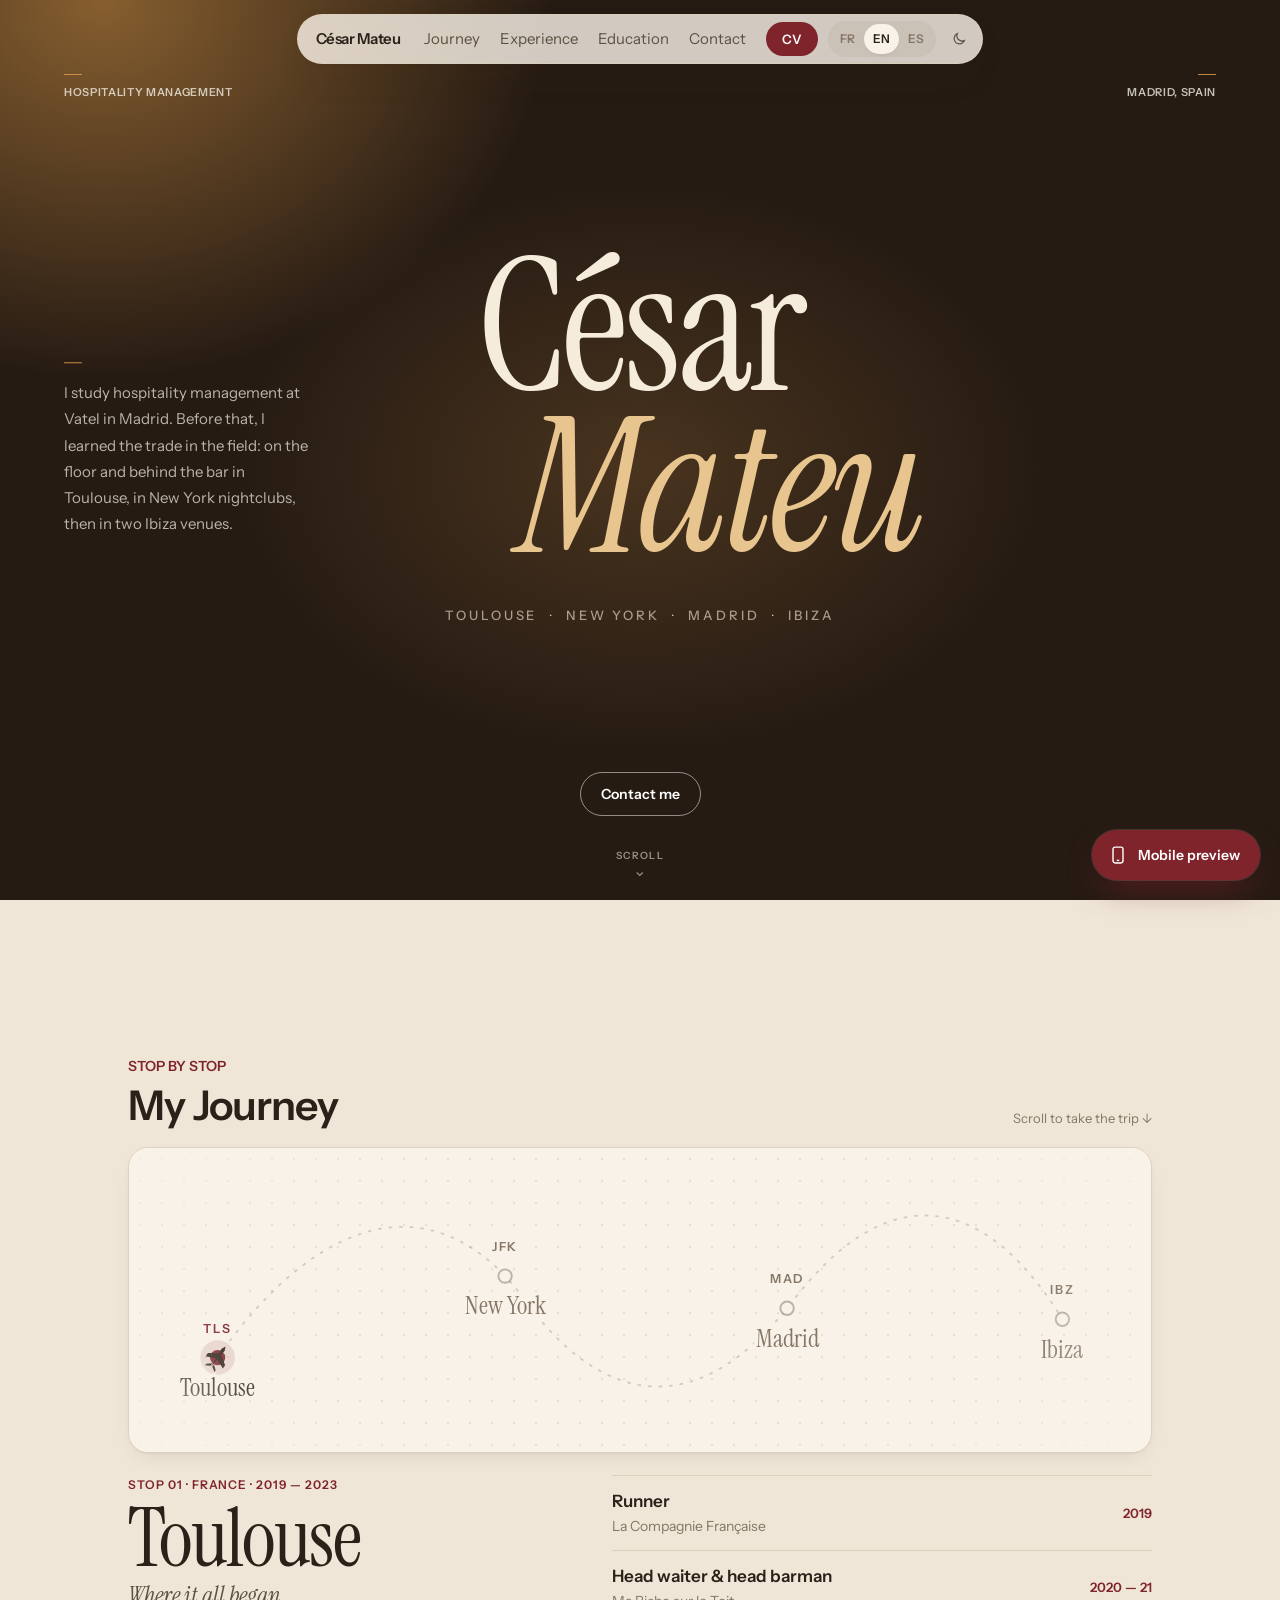
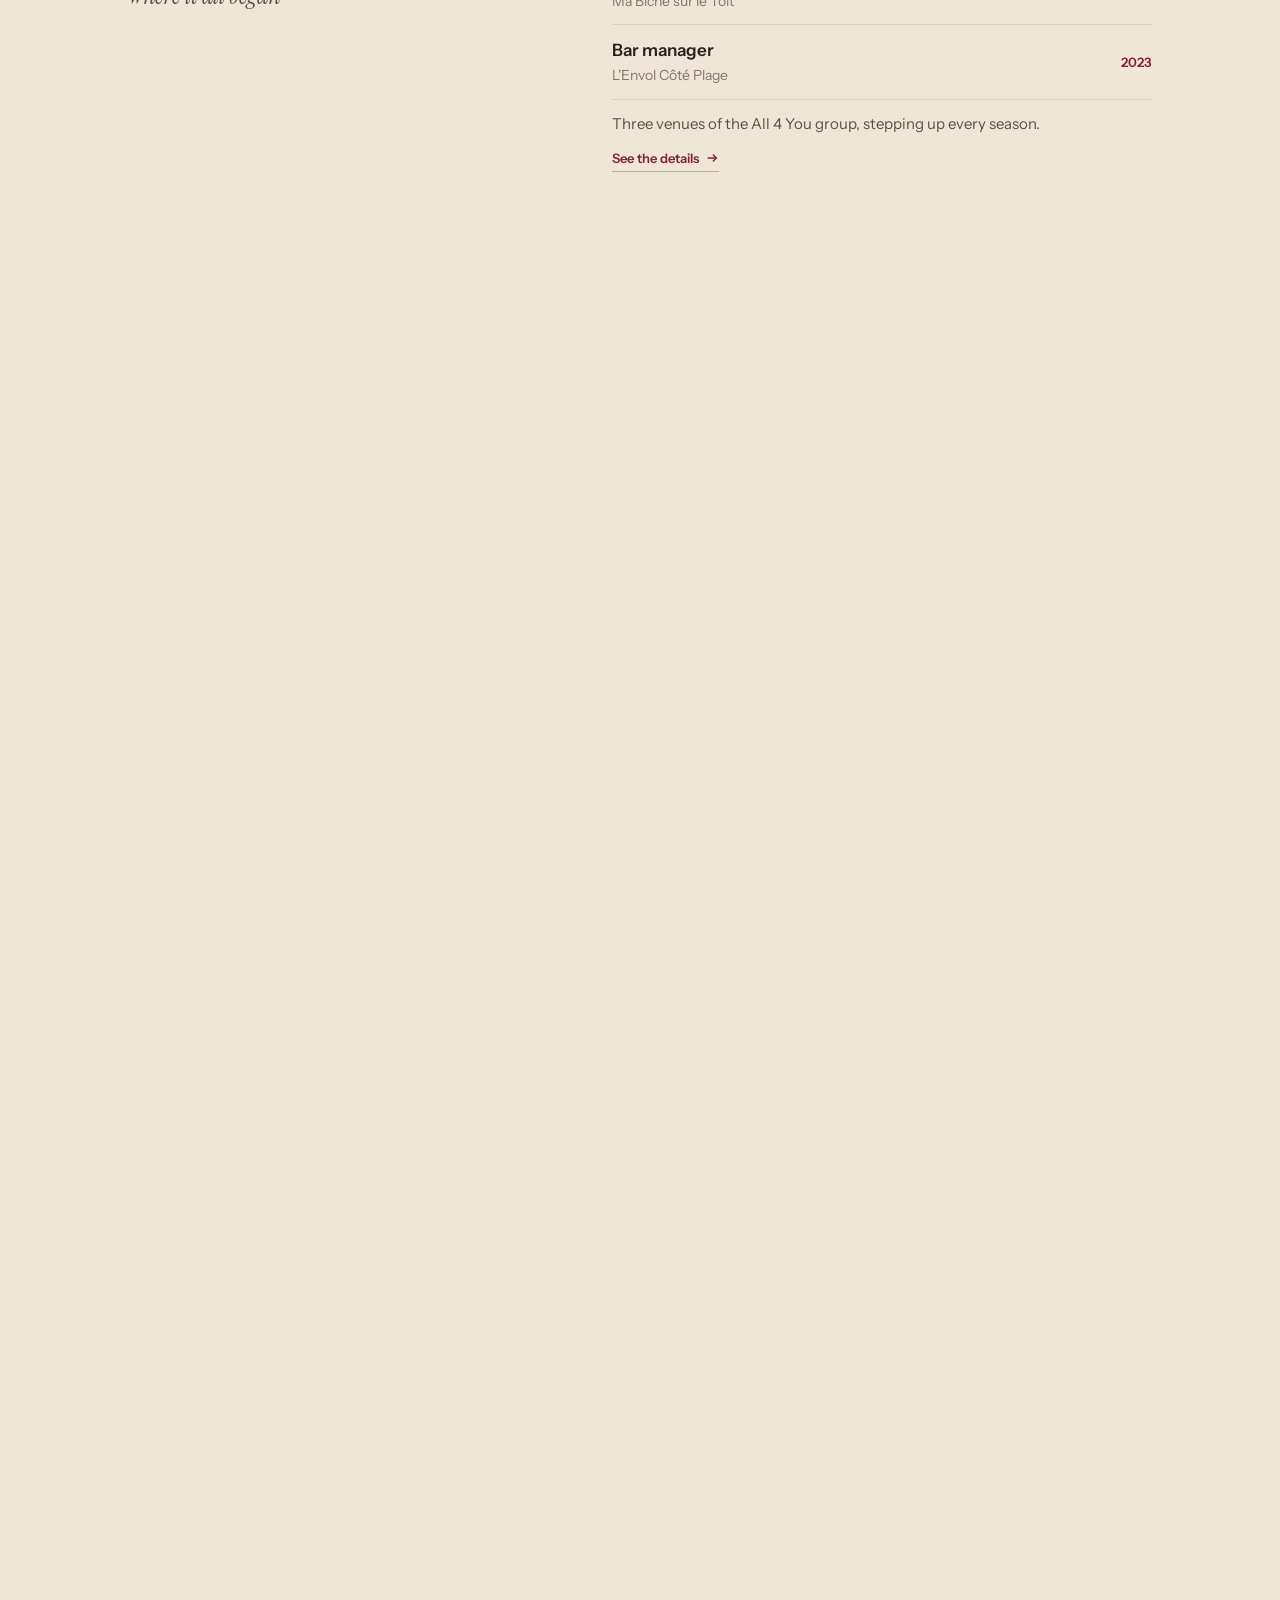
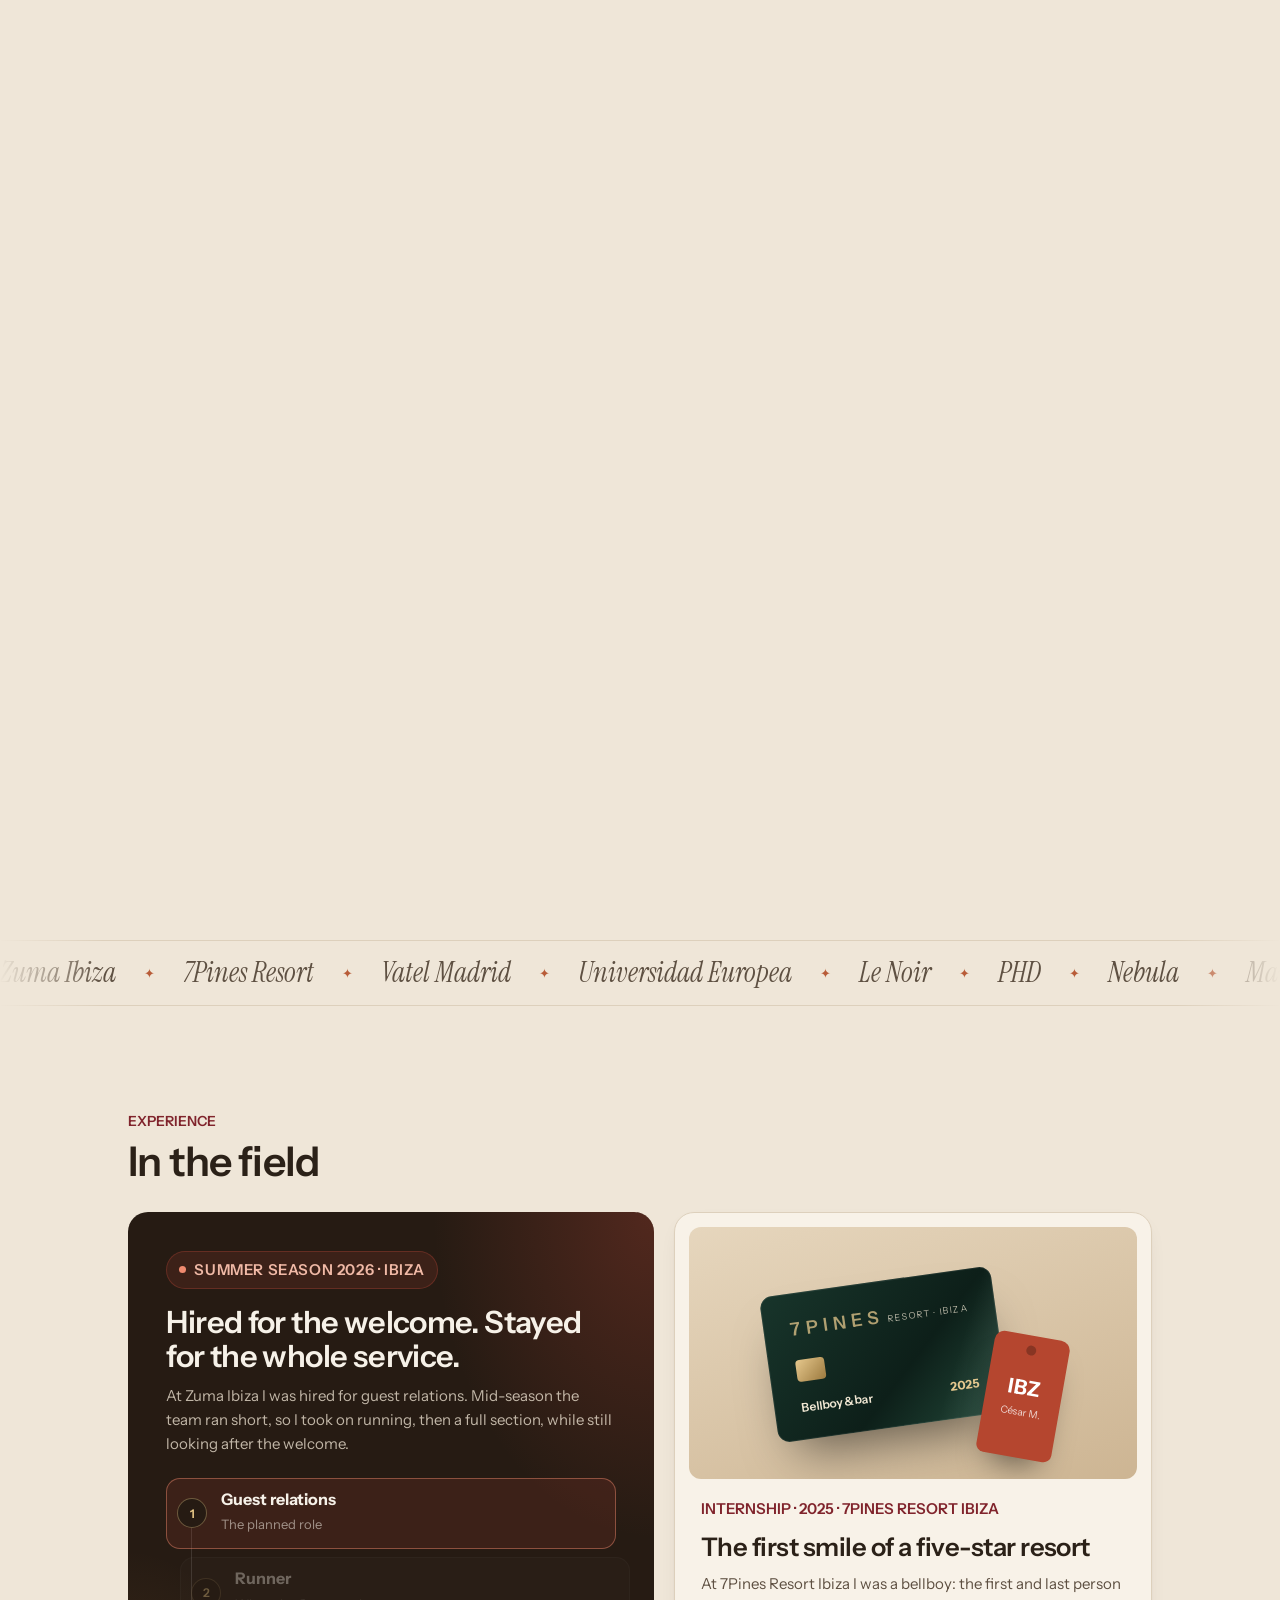
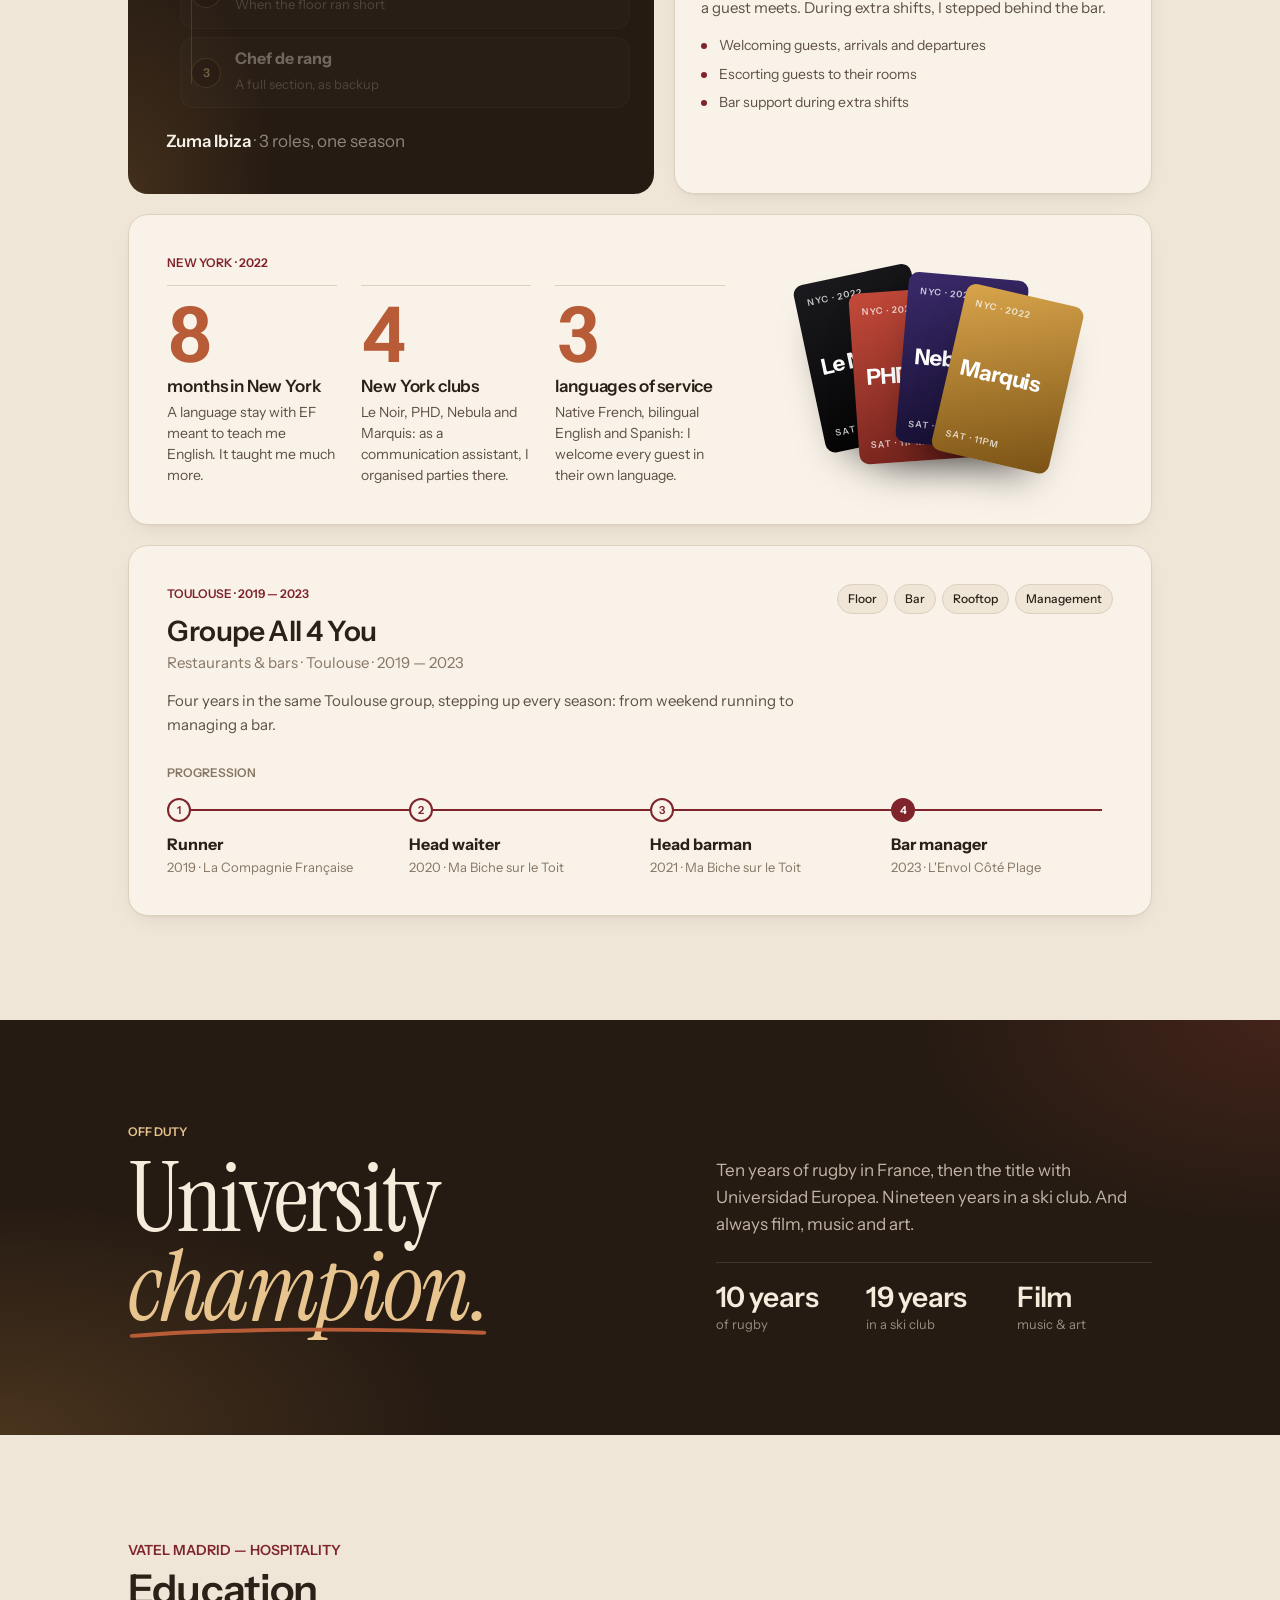
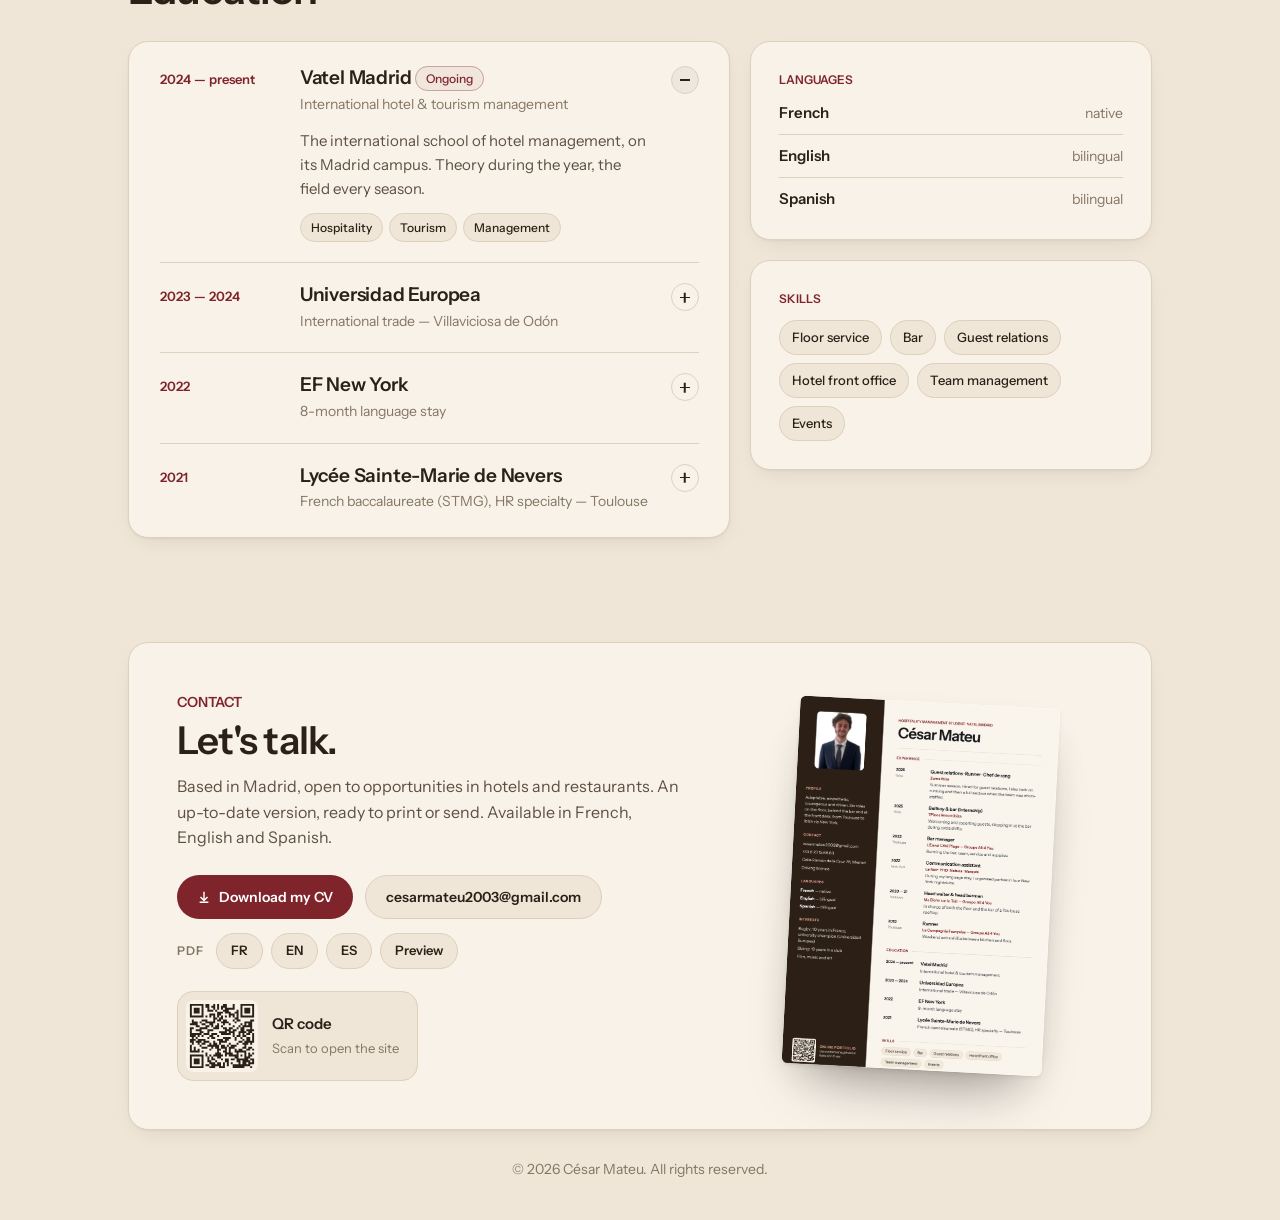
==== commit a518d46b: "Mise en page compacte, effets, aperçu mobile et QR code vers le site en ligne Co-Authored-By: Claude" ====
--- a/en/index.html
+++ b/en/index.html
@@ -35,14 +35,12 @@
     <p class="hero-label">Madrid, Spain</p>
   </div>
   <div class="hero-mid">
-    <p class="hero-hello"><i></i><span>Welcome — I am</span><i></i></p>
     <h1 class="hero-name"><span class="n1"><span class="l" style="--i:0">C</span><span class="l" style="--i:1">é</span><span class="l" style="--i:2">s</span><span class="l" style="--i:3">a</span><span class="l" style="--i:4">r</span></span><span class="n2"><span class="l" style="--i:5">M</span><span class="l" style="--i:6">a</span><span class="l" style="--i:7">t</span><span class="l" style="--i:8">e</span><span class="l" style="--i:9">u</span></span></h1>
     <p class="hero-cities">Toulouse <b>·</b> New York <b>·</b> Madrid <b>·</b> Ibiza</p>
+    <p class="hero-bio">I study hospitality management at Vatel in Madrid. Before that, I learned the trade in the field: on the floor and behind the bar in Toulouse, in New York nightclubs, then in two Ibiza venues.</p>
   </div>
   <div class="hero-bottom">
-    <p class="hero-bio">I study hospitality management at Vatel in Madrid. Before that, I learned the trade in the field: on the floor and behind the bar in Toulouse, in New York nightclubs, then in two Ibiza venues.</p>
     <div class="hero-ctas">
-      <a class="btn btn-light" href="#parcours">See my journey <svg viewBox="0 0 16 16" width="14" height="14" fill="none" stroke="currentColor" stroke-width="1.6" aria-hidden="true"><path d="M3 8h10M9 4l4 4-4 4"/></svg></a>
       <a class="btn btn-outline" href="#contact">Contact me</a>
     </div>
   </div>
@@ -71,7 +69,8 @@
               <h3 class="leg-city">Toulouse</h3>
               <p class="leg-title">Where it all began</p>
             </div>
-            <div class="leg-body"><ul><li><span class="it-role">Runner</span><span class="it-venue">La Compagnie Française</span><span class=it-year>2019</span></li><li><span class="it-role">Head waiter &amp; head barman</span><span class="it-venue">Ma Biche sur le Toit</span><span class=it-year>2020 — 21</span></li><li><span class="it-role">Bar manager</span><span class="it-venue">L&#x27;Envol Côté Plage</span><span class=it-year>2023</span></li></ul><p class="leg-note">Three venues of the All 4 You group, stepping up every season.</p></div>
+            <div class="leg-body"><ul><li><span class="it-role">Runner</span><span class="it-venue">La Compagnie Française</span><span class=it-year>2019</span></li><li><span class="it-role">Head waiter &amp; head barman</span><span class="it-venue">Ma Biche sur le Toit</span><span class=it-year>2020 — 21</span></li><li><span class="it-role">Bar manager</span><span class="it-venue">L&#x27;Envol Côté Plage</span><span class=it-year>2023</span></li></ul><p class="leg-note">Three venues of the All 4 You group, stepping up every season.</p>
+              <a class="leg-more" href="#all4">See the details <svg viewBox="0 0 16 16" width="14" height="14" fill="none" stroke="currentColor" stroke-width="1.6" aria-hidden="true"><path d="M3 8h10M9 4l4 4-4 4"/></svg></a></div>
           </article>
           <article class="leg" data-leg="1">
             <div class="leg-head">
@@ -79,7 +78,8 @@
               <h3 class="leg-city">New York</h3>
               <p class="leg-title">Opening up</p>
             </div>
-            <div class="leg-body"><ul><li><span class="it-role">Language stay</span><span class="it-venue">EF New York</span><span class=it-year>8 months</span></li><li><span class="it-role">Communication assistant</span><span class="it-venue">Le Noir · PHD · Nebula · Marquis</span><span class=it-year>2022</span></li></ul><p class="leg-note">English, New York nightlife and organising parties in four clubs.</p></div>
+            <div class="leg-body"><ul><li><span class="it-role">Language stay</span><span class="it-venue">EF New York</span><span class=it-year>8 months</span></li><li><span class="it-role">Communication assistant</span><span class="it-venue">Le Noir · PHD · Nebula · Marquis</span><span class=it-year>2022</span></li></ul><p class="leg-note">English, New York nightlife and organising parties in four clubs.</p>
+              <a class="leg-more" href="#ny">See the details <svg viewBox="0 0 16 16" width="14" height="14" fill="none" stroke="currentColor" stroke-width="1.6" aria-hidden="true"><path d="M3 8h10M9 4l4 4-4 4"/></svg></a></div>
           </article>
           <article class="leg" data-leg="2">
             <div class="leg-head">
@@ -87,7 +87,8 @@
               <h3 class="leg-city">Madrid</h3>
               <p class="leg-title">School</p>
             </div>
-            <div class="leg-body"><ul><li><span class="it-role">International trade</span><span class="it-venue">Universidad Europea</span><span class=it-year>2023 — 24</span></li><li><span class="it-role">University rugby champion</span><span class="it-venue">Universidad Europea</span></li><li><span class="it-role">Hospitality management</span><span class="it-venue">Vatel Madrid</span><span class=it-year>2024 —</span></li></ul><p class="leg-note">Spanish every day, a title with the rugby team, then Vatel.</p></div>
+            <div class="leg-body"><ul><li><span class="it-role">International trade</span><span class="it-venue">Universidad Europea</span><span class=it-year>2023 — 24</span></li><li><span class="it-role">University rugby champion</span><span class="it-venue">Universidad Europea</span></li><li><span class="it-role">Hospitality management</span><span class="it-venue">Vatel Madrid</span><span class=it-year>2024 —</span></li></ul><p class="leg-note">Spanish every day, a title with the rugby team, then Vatel.</p>
+              <a class="leg-more" href="#formation">See the details <svg viewBox="0 0 16 16" width="14" height="14" fill="none" stroke="currentColor" stroke-width="1.6" aria-hidden="true"><path d="M3 8h10M9 4l4 4-4 4"/></svg></a></div>
           </article>
           <article class="leg" data-leg="3">
             <div class="leg-head">
@@ -95,63 +96,76 @@
               <h3 class="leg-city">Ibiza</h3>
               <p class="leg-title">The great houses</p>
             </div>
-            <div class="leg-body"><ul><li><span class="it-role">Bellboy &amp; bar (internship)</span><span class="it-venue">7Pines Resort Ibiza</span><span class=it-year>2025</span></li><li><span class="it-role">Guest relations · Runner · Chef de rang</span><span class="it-venue">Zuma Ibiza</span><span class=it-year>2026</span></li></ul><p class="leg-note">Two seasons on the island: a five-star resort, then Zuma.</p></div>
+            <div class="leg-body"><ul><li><span class="it-role">Bellboy &amp; bar (internship)</span><span class="it-venue">7Pines Resort Ibiza</span><span class=it-year>2025</span></li><li><span class="it-role">Guest relations · Runner · Chef de rang</span><span class="it-venue">Zuma Ibiza</span><span class=it-year>2026</span></li></ul><p class="leg-note">Two seasons on the island: a five-star resort, then Zuma.</p>
+              <a class="leg-more" href="#zuma">See the details <svg viewBox="0 0 16 16" width="14" height="14" fill="none" stroke="currentColor" stroke-width="1.6" aria-hidden="true"><path d="M3 8h10M9 4l4 4-4 4"/></svg></a></div>
           </article></div>
     </div>
   </div>
 </section>
+
+<div class="marquee" aria-hidden="true"><div class="marquee-track"><span>Zuma Ibiza</span><b>✦</b> <span>7Pines Resort</span><b>✦</b> <span>Vatel Madrid</span><b>✦</b> <span>Universidad Europea</span><b>✦</b> <span>Le Noir</span><b>✦</b> <span>PHD</span><b>✦</b> <span>Nebula</span><b>✦</b> <span>Marquis</span><b>✦</b> <span>EF New York</span><b>✦</b> <span>L&#x27;Envol Côté Plage</span><b>✦</b> <span>Ma Biche sur le Toit</span><b>✦</b> <span>La Compagnie Française</span><b>✦</b><span>Zuma Ibiza</span><b>✦</b> <span>7Pines Resort</span><b>✦</b> <span>Vatel Madrid</span><b>✦</b> <span>Universidad Europea</span><b>✦</b> <span>Le Noir</span><b>✦</b> <span>PHD</span><b>✦</b> <span>Nebula</span><b>✦</b> <span>Marquis</span><b>✦</b> <span>EF New York</span><b>✦</b> <span>L&#x27;Envol Côté Plage</span><b>✦</b> <span>Ma Biche sur le Toit</span><b>✦</b> <span>La Compagnie Française</span><b>✦</b></div></div>
 
 <section class="sec" id="experiences">
   <div class="wrap">
     <p class="eyebrow" data-reveal>Experience</p>
     <h2 class="h2-lg" data-reveal>In the field</h2>
 
-    <article class="dark-card zuma" data-reveal>
-      <div class="zuma-copy">
+    <div class="exp-grid">
+      <article class="dark-card zuma spot" id="zuma" data-reveal>
         <p class="chip-live"><i></i>Summer season 2026 · Ibiza</p>
         <h3>Hired for the welcome. Stayed for the whole service.</h3>
         <p>At Zuma Ibiza I was hired for guest relations. Mid-season the team ran short, so I took on running, then a full section, while still looking after the welcome.</p>
+        <ol class="roles"><li style="--k:0"><span class="role-n">1</span><div><strong>Guest relations</strong><small>The planned role</small></div></li><li style="--k:1"><span class="role-n">2</span><div><strong>Runner</strong><small>When the floor ran short</small></div></li><li style="--k:2"><span class="role-n">3</span><div><strong>Chef de rang</strong><small>A full section, as backup</small></div></li></ol>
         <p class="zuma-name">Zuma Ibiza <span>· 3 roles, one season</span></p>
-      </div>
-      <ol class="roles"><li style="--k:0"><span class="role-n">1</span><div><strong>Guest relations</strong><small>The planned role</small></div></li><li style="--k:1"><span class="role-n">2</span><div><strong>Runner</strong><small>When the floor ran short</small></div></li><li style="--k:2"><span class="role-n">3</span><div><strong>Chef de rang</strong><small>A full section, as backup</small></div></li></ol>
+      </article>
+
+      <article class="card pines spot" data-reveal>
+        <div class="pines-visual" data-tilt>
+          <div class="keycard">
+            <div class="keycard-top"><span class="keycard-logo">7PINES</span><span>RESORT · IBIZA</span></div>
+            <div class="keycard-chip"></div>
+            <div class="keycard-bottom"><span>Bellboy &amp; bar</span><b>2025</b></div>
+          </div>
+          <div class="luggage"><span>IBZ</span><small>César M.</small></div>
+        </div>
+        <div class="pines-copy">
+          <p class="eyebrow-sm">Internship · 2025 · 7Pines Resort Ibiza</p>
+          <h3>The first smile of a five-star resort</h3>
+          <p>At 7Pines Resort Ibiza I was a bellboy: the first and last person a guest meets. During extra shifts, I stepped behind the bar.</p>
+          <ul class="bullets"><li>Welcoming guests, arrivals and departures</li><li>Escorting guests to their rooms</li><li>Bar support during extra shifts</li></ul>
+        </div>
+      </article>
+    </div>
+
+    <article class="card ny-card spot" id="ny" data-reveal>
+      <div class="ny-copy">
+        <p class="eyebrow-sm">New York · 2022</p>
+        <div class="ny-stats"><div class="ny-stat"><p class="big-n" data-count="8">8</p><h3>months in New York</h3><p>A language stay with EF meant to teach me English. It taught me much more.</p></div><div class="ny-stat"><p class="big-n" data-count="4">4</p><h3>New York clubs</h3><p>Le Noir, PHD, Nebula and Marquis: as a communication assistant, I organised parties there.</p></div><div class="ny-stat"><p class="big-n" data-count="3">3</p><h3>languages of service</h3><p>Native French, bilingual English and Spanish: I welcome every guest in their own language.</p></div></div>
+      </div>
+      <div class="flyers" aria-hidden="true"><div class="flyer f0"><span class="flyer-k">NYC · 2022</span><strong>Le Noir</strong><span class="flyer-d">Sat · 11PM</span></div><div class="flyer f1"><span class="flyer-k">NYC · 2022</span><strong>PHD</strong><span class="flyer-d">Sat · 11PM</span></div><div class="flyer f2"><span class="flyer-k">NYC · 2022</span><strong>Nebula</strong><span class="flyer-d">Sat · 11PM</span></div><div class="flyer f3"><span class="flyer-k">NYC · 2022</span><strong>Marquis</strong><span class="flyer-d">Sat · 11PM</span></div></div>
     </article>
 
-    <article class="card split pines" data-reveal>
-      <div class="split-copy">
-        <p class="eyebrow-sm">Internship · 2025</p>
-        <h3>The first smile of a five-star resort</h3>
-        <p>At 7Pines Resort Ibiza I was a bellboy: the first and last person a guest meets. During extra shifts, I stepped behind the bar.</p>
-        <ul class="bullets"><li>Welcoming guests, arrivals and departures</li><li>Escorting guests to their rooms</li><li>Bar support during extra shifts</li></ul>
-      </div>
-      <div class="pines-visual" data-tilt>
-        <div class="keycard">
-          <div class="keycard-top"><span class="keycard-logo">7PINES</span><span>RESORT · IBIZA</span></div>
-          <div class="keycard-chip"></div>
-          <div class="keycard-bottom"><span>Bellboy &amp; bar</span><b>2025</b></div>
-        </div>
-        <div class="luggage"><span>IBZ</span><small>César M.</small></div>
-      </div>
+    <article class="card proj spot" id="all4" data-reveal>
+      <div class="proj-head">
+        <div><p class="eyebrow-sm">Toulouse · 2019 — 2023</p><h3>Groupe All 4 You</h3><p class="proj-sub">Restaurants &amp; bars · Toulouse · 2019 — 2023</p></div>
+        <span class="tags"><span class="tag">Floor</span><span class="tag">Bar</span><span class="tag">Rooftop</span><span class="tag">Management</span></span>
+      </div>
+      <p class="proj-p">Four years in the same Toulouse group, stepping up every season: from weekend running to managing a bar.</p>
+      <div class="proj-steps"><p class="steps-h">Progression</p><ol><li style="--k:0"><span class="step-n">1</span><strong>Runner</strong><small>2019 · La Compagnie Française</small></li><li style="--k:1"><span class="step-n">2</span><strong>Head waiter</strong><small>2020 · Ma Biche sur le Toit</small></li><li style="--k:2"><span class="step-n">3</span><strong>Head barman</strong><small>2021 · Ma Biche sur le Toit</small></li><li style="--k:3"><span class="step-n">4</span><strong>Bar manager</strong><small>2023 · L&#x27;Envol Côté Plage</small></li></ol></div>
     </article>
   </div>
-
-  <div class="ny" data-ny>
-    <div class="ny-pin">
-      <div class="wrap ny-grid">
-        <div class="ny-copy"><p class="eyebrow">New York · 2022</p><div class="ny-steps"><div class="ny-step" data-step="0"><p class="big-n">8</p><h3>months in New York</h3><p>A language stay with EF meant to teach me English. It taught me much more.</p></div><div class="ny-step" data-step="1"><p class="big-n">4</p><h3>New York clubs</h3><p>Le Noir, PHD, Nebula and Marquis: as a communication assistant, I organised parties there.</p></div><div class="ny-step" data-step="2"><p class="big-n">3</p><h3>languages of service</h3><p>Native French, bilingual English and Spanish: I welcome every guest in their own language.</p></div></div></div>
-        <div class="flyers" aria-hidden="true"><div class="flyer f0"><span class="flyer-k">NYC · 2022</span><strong>Le Noir</strong><span class="flyer-d">Sat · 11PM</span></div><div class="flyer f1"><span class="flyer-k">NYC · 2022</span><strong>PHD</strong><span class="flyer-d">Sat · 11PM</span></div><div class="flyer f2"><span class="flyer-k">NYC · 2022</span><strong>Nebula</strong><span class="flyer-d">Sat · 11PM</span></div><div class="flyer f3"><span class="flyer-k">NYC · 2022</span><strong>Marquis</strong><span class="flyer-d">Sat · 11PM</span></div></div>
-      </div>
-    </div>
-  </div>
-
-  <div class="wrap">
-    <article class="card proj" data-reveal>
-      <div class="proj-head">
-        <div><h3>Groupe All 4 You</h3><p class="proj-sub">Restaurants &amp; bars · Toulouse · 2019 — 2023</p></div>
-        <span class="tags"><span class="tag">Floor</span><span class="tag">Bar</span><span class="tag">Rooftop</span><span class="tag">Management</span></span>
-      </div>
-      <p class="proj-p">Four years in the same Toulouse group, stepping up every season: from weekend running to managing a bar.</p>
-      <div class="proj-steps"><p class="steps-h">Progression</p><ol><li><span class="step-n">1</span><strong>Runner</strong><small>2019 · La Compagnie Française</small></li><li><span class="step-n">2</span><strong>Head waiter</strong><small>2020 · Ma Biche sur le Toit</small></li><li><span class="step-n">3</span><strong>Head barman</strong><small>2021 · Ma Biche sur le Toit</small></li><li><span class="step-n">4</span><strong>Bar manager</strong><small>2023 · L&#x27;Envol Côté Plage</small></li></ol></div>
-    </article>
+</section>
+
+<section class="statement-band">
+  <div class="wrap statement-grid">
+    <div>
+      <p class="eyebrow-sm" data-reveal>Off duty</p>
+      <h2 class="h-xl" data-reveal>University <span class="u">champion.<svg viewBox="0 0 300 20" preserveAspectRatio="none" aria-hidden="true"><path d="M4 14 C 80 4, 200 4, 296 10"/></svg></span></h2>
+    </div>
+    <div data-reveal>
+      <p class="statement-p">Ten years of rugby in France, then the title with Universidad Europea. Nineteen years in a ski club. And always film, music and art.</p>
+      <ul class="off-stats"><li><strong>10 years</strong><span>of rugby</span></li><li><strong>19 years</strong><span>in a ski club</span></li><li><strong>Film</strong><span>music &amp; art</span></li></ul>
+    </div>
   </div>
 </section>
 
@@ -159,81 +173,75 @@
   <div class="wrap">
     <p class="eyebrow" data-reveal>Vatel Madrid — Hospitality</p>
     <h2 class="h2-lg" data-reveal>Education</h2>
-    <div class="edu-grid">
-      <article class="card edu" data-reveal>
-        <div class="edu-head">
-          <div><h3>Vatel Madrid</h3><p class="edu-prog">International hotel &amp; tourism management</p></div>
-          <span class="tag tag-live">Ongoing</span>
-        </div>
-        <p>The international school of hotel management, on its Madrid campus. Theory during the year, the field every season.</p>
-        <div class="edu-foot"><span class="edu-years">2024 — present</span><span class="tags"><span class="tag">Hospitality</span><span class="tag">Tourism</span><span class="tag">Management</span></span></div>
-      </article>
-      <article class="card edu" data-reveal>
-        <div class="edu-head">
-          <div><h3>Universidad Europea</h3><p class="edu-prog">International trade — Villaviciosa de Odón</p></div>
-          <span class="tag">2023 — 2024</span>
-        </div>
-        <p>Two years of international trade, and a university rugby title with the university team.</p>
-        <div class="edu-foot"><span class="edu-years">2023 — 2024</span><span class="tags"><span class="tag">Trade</span><span class="tag">International</span><span class="tag">Rugby</span></span></div>
-      </article>
-      <article class="card edu" data-reveal>
-        <div class="edu-head">
-          <div><h3>EF New York</h3><p class="edu-prog">8-month language stay</p></div>
-          <span class="tag">2022</span>
-        </div>
-        <p>Eight months of immersion in New York, until English became fluent.</p>
-        <div class="edu-foot"><span class="edu-years">2022</span><span class="tags"><span class="tag">English</span><span class="tag">Immersion</span></span></div>
-      </article>
-      <article class="card edu" data-reveal>
-        <div class="edu-head">
-          <div><h3>Lycée Sainte-Marie de Nevers</h3><p class="edu-prog">French baccalaureate (STMG), HR specialty — Toulouse</p></div>
-          <span class="tag">2021</span>
-        </div>
-        <p>A baccalaureate focused on management and human resources, already about people.</p>
-        <div class="edu-foot"><span class="edu-years">2021</span><span class="tags"><span class="tag">Management</span><span class="tag">HR</span></span></div>
-      </article></div>
-  </div>
-</section>
-
-<section class="sec statement">
-  <div class="wrap statement-grid">
-    <div>
-      <h2 class="h-xl" data-reveal>University <span class="u">champion.<svg viewBox="0 0 300 20" preserveAspectRatio="none" aria-hidden="true"><path d="M4 14 C 80 4, 200 4, 296 10"/></svg></span></h2>
-      <p class="statement-p" data-reveal>Ten years of rugby in France, then the title with Universidad Europea. Nineteen years in a ski club. And always film, music and art.</p>
-    </div>
-    <ul class="off-stats" data-reveal><li><strong>10 years</strong><span>of rugby</span></li><li><strong>19 years</strong><span>in a ski club</span></li><li><strong>Film</strong><span>music &amp; art</span></li></ul>
-  </div>
-</section>
-
-<section class="sec" id="cv">
+    <div class="edu-layout">
+      <ul class="card edu-list" data-reveal>
+        <li><details class="edu-row" open>
+          <summary>
+            <span class="edu-years">2024 — present</span>
+            <div><h3>Vatel Madrid <span class="tag tag-live">Ongoing</span></h3><p class="edu-prog">International hotel &amp; tourism management</p></div>
+            <span class="edu-plus" aria-hidden="true"></span>
+          </summary>
+          <div class="edu-more"><p>The international school of hotel management, on its Madrid campus. Theory during the year, the field every season.</p><span class="tags"><span class="tag">Hospitality</span><span class="tag">Tourism</span><span class="tag">Management</span></span></div>
+        </details></li>
+        <li><details class="edu-row">
+          <summary>
+            <span class="edu-years">2023 — 2024</span>
+            <div><h3>Universidad Europea</h3><p class="edu-prog">International trade — Villaviciosa de Odón</p></div>
+            <span class="edu-plus" aria-hidden="true"></span>
+          </summary>
+          <div class="edu-more"><p>Two years of international trade, and a university rugby title with the university team.</p><span class="tags"><span class="tag">Trade</span><span class="tag">International</span><span class="tag">Rugby</span></span></div>
+        </details></li>
+        <li><details class="edu-row">
+          <summary>
+            <span class="edu-years">2022</span>
+            <div><h3>EF New York</h3><p class="edu-prog">8-month language stay</p></div>
+            <span class="edu-plus" aria-hidden="true"></span>
+          </summary>
+          <div class="edu-more"><p>Eight months of immersion in New York, until English became fluent.</p><span class="tags"><span class="tag">English</span><span class="tag">Immersion</span></span></div>
+        </details></li>
+        <li><details class="edu-row">
+          <summary>
+            <span class="edu-years">2021</span>
+            <div><h3>Lycée Sainte-Marie de Nevers</h3><p class="edu-prog">French baccalaureate (STMG), HR specialty — Toulouse</p></div>
+            <span class="edu-plus" aria-hidden="true"></span>
+          </summary>
+          <div class="edu-more"><p>A baccalaureate focused on management and human resources, already about people.</p><span class="tags"><span class="tag">Management</span><span class="tag">HR</span></span></div>
+        </details></li></ul>
+      <div class="side">
+        <article class="card side-card spot" data-reveal>
+          <p class="eyebrow-sm">Languages</p>
+          <ul class="langs-list"><li><strong>French</strong><span>native</span></li><li><strong>English</strong><span>bilingual</span></li><li><strong>Spanish</strong><span>bilingual</span></li></ul>
+        </article>
+        <article class="card side-card spot" data-reveal>
+          <p class="eyebrow-sm">Skills</p>
+          <div class="tags skills"><span class="tag">Floor service</span><span class="tag">Bar</span><span class="tag">Guest relations</span><span class="tag">Hotel front office</span><span class="tag">Team management</span><span class="tag">Events</span></div>
+        </article>
+      </div>
+    </div>
+  </div>
+</section>
+
+<footer class="site-footer" id="contact">
   <div class="wrap">
-    <div class="card cv-card" data-reveal>
-      <div class="cv-copy">
-        <p class="eyebrow">Curriculum</p>
-        <h2>My CV, on one page.</h2>
-        <p>An up-to-date version, ready to print or send. Available in French, English and Spanish.</p>
+    <div class="card contact-card spot" data-reveal>
+      <div class="contact-copy">
+        <p class="eyebrow">Contact</p>
+        <h2>Let&#x27;s talk.</h2>
+        <p class="footer-p">Based in Madrid, open to opportunities in hotels and restaurants. An up-to-date version, ready to print or send. Available in French, English and Spanish.</p>
         <div class="row">
           <a class="btn btn-primary" href="../cv/Cesar-Mateu-CV-EN.pdf" download><svg viewBox="0 0 16 16" width="14" height="14" fill="none" stroke="currentColor" stroke-width="1.6" aria-hidden="true"><path d="M8 2v10M4 8l4 4 4-4M3 14h10"/></svg> Download my CV</a>
-          <button class="btn btn-quiet" type="button" data-open-cv>Preview</button>
+          <a class="btn btn-quiet mail" data-u="cesarmateu2003" data-d="gmail.com" href="#">…</a>
+          
         </div>
-        <div class="row cv-langs"><a class="btn btn-quiet btn-sm" href="../cv/Cesar-Mateu-CV-FR.pdf" download>FR</a><a class="btn btn-quiet btn-sm" href="../cv/Cesar-Mateu-CV-EN.pdf" download>EN</a><a class="btn btn-quiet btn-sm" href="../cv/Cesar-Mateu-CV-ES.pdf" download>ES</a></div>
+        <div class="row cv-langs"><span class="cv-langs-l">PDF</span><a class="btn btn-quiet btn-sm" href="../cv/Cesar-Mateu-CV-FR.pdf" download>FR</a><a class="btn btn-quiet btn-sm" href="../cv/Cesar-Mateu-CV-EN.pdf" download>EN</a><a class="btn btn-quiet btn-sm" href="../cv/Cesar-Mateu-CV-ES.pdf" download>ES</a><button class="btn btn-quiet btn-sm" type="button" data-open-cv>Preview</button></div>
+        <button class="qr-tile" type="button" data-open-qr>
+          <img src="../assets/qr.svg" alt="" width="72" height="72">
+          <span><strong>QR code</strong><small>Scan to open the site</small></span>
+        </button>
       </div>
       <button class="sheet" type="button" data-open-cv aria-label="Preview">
         <img src="../cv/preview-en.png" alt="CV — César Mateu" width="794" height="1123" loading="lazy">
       </button>
-    </div>
-  </div>
-</section>
-
-<footer class="site-footer" id="contact">
-  <div class="wrap">
-    <p class="eyebrow">Contact</p>
-    <h2>Let&#x27;s talk.</h2>
-    <p class="footer-p">Based in Madrid, open to opportunities in hotels and restaurants.</p>
-    <div class="row">
-      <a class="btn btn-primary" href="../cv/Cesar-Mateu-CV-EN.pdf" download><svg viewBox="0 0 16 16" width="14" height="14" fill="none" stroke="currentColor" stroke-width="1.6" aria-hidden="true"><path d="M8 2v10M4 8l4 4 4-4M3 14h10"/></svg> DOWNLOAD MY CV</a>
-      <a class="btn btn-quiet mail" data-u="cesarmateu2003" data-d="gmail.com" href="#">…</a>
-      
     </div>
     <p class="copyright">© 2026 César Mateu. All rights reserved.</p>
   </div>
@@ -248,6 +256,18 @@
   </div>
   <img src="../cv/preview-en.png" alt="CV — César Mateu" width="794" height="1123">
 </dialog>
+<dialog class="qr-modal" aria-label="QR code">
+  <img src="../assets/qr.svg" alt="QR code — https://clementlemaine.github.io/Web-CV-C-sar/" width="320" height="320">
+  <p class="qr-name">César Mateu</p>
+  <p class="qr-url">clementlemaine.github.io/Web-CV-C-sar</p>
+  <div class="row"><a class="btn btn-quiet btn-sm" href="../assets/qr.png" download="Cesar-Mateu-QR.png"><svg viewBox="0 0 16 16" width="14" height="14" fill="none" stroke="currentColor" stroke-width="1.6" aria-hidden="true"><path d="M8 2v10M4 8l4 4 4-4M3 14h10"/></svg> PNG</a>
+  <button class="btn btn-primary btn-sm" type="button" data-close>Close</button></div>
+</dialog>
+<button class="phone-btn" type="button" data-phone aria-label="Mobile preview" title="Mobile preview"><svg viewBox="0 0 24 24" width="20" height="20" fill="none" stroke="currentColor" stroke-width="1.7" aria-hidden="true"><rect x="6" y="2.5" width="12" height="19" rx="2.5"/><path d="M10.5 18.5h3"/></svg><span>Mobile preview</span></button>
+<dialog class="phone-modal" aria-label="Mobile preview">
+  <button class="phone-close" type="button" data-phone-close aria-label="Close">×</button>
+  <div class="phone"><div class="phone-notch"></div><div class="phone-status"><span>9:41</span><span class="phone-icons"><i></i><i></i><i></i><b></b></span></div><iframe title="Mobile preview" loading="lazy"></iframe></div>
+</dialog>
 <script src="../assets/main.js"></script>
 </body>
 </html>
--- a/assets/style.css
+++ b/assets/style.css
@@ -99,7 +99,7 @@
 /* ---------- hero ---------- */
 .hero {
   position: relative; isolation: isolate; min-height: 100svh; background: rgb(var(--c-deep)); color: rgba(244, 239, 230, .78);
-  display: flex; flex-direction: column; padding: 40px var(--gutter) 56px; overflow: hidden;
+  display: flex; flex-direction: column; padding: 40px var(--gutter) 84px; overflow: hidden;
 }
 .hero-light {
   position: absolute; inset: 0; z-index: -1; pointer-events: none;
@@ -115,11 +115,6 @@
 .hero-label::before { content: ""; position: absolute; top: 0; left: 0; width: 18px; height: 1px; background: rgba(214, 150, 70, .9); }
 .hero-label:last-child::before { left: auto; right: 0; }
 .hero-mid { flex: 1; display: flex; flex-direction: column; align-items: center; justify-content: center; text-align: center; padding: 48px 0; }
-.hero-hello { display: flex; align-items: center; gap: 16px; font-size: 12px; font-weight: 600; letter-spacing: .28em; text-transform: uppercase; color: rgba(240, 214, 170, .85); margin-bottom: 18px; }
-.hero-hello i { width: 0; height: 1px; background: rgba(240, 214, 170, .6); transition: width 1.2s var(--ease) .2s; }
-.ready .hero-hello i { width: clamp(28px, 6vw, 72px); }
-.hero-hello span { opacity: 0; transition: opacity 1s var(--ease) .3s; }
-.ready .hero-hello span { opacity: 1; }
 .hero-name {
   font-family: var(--serif); font-weight: 400; color: #f6ecdc; letter-spacing: -.02em; line-height: .86;
   font-size: clamp(84px, 14.5vw, 232px); display: flex; flex-direction: column; align-items: center;
@@ -135,8 +130,18 @@
 .hero-cities { margin-top: 26px; font-size: 13px; font-weight: 500; letter-spacing: .22em; text-transform: uppercase; color: rgba(244, 233, 216, .62); opacity: 0; transform: translateY(8px); transition: opacity 1.2s var(--ease) 1.6s, transform 1.2s var(--ease) 1.6s; }
 .hero-cities b { color: #e8c58f; font-weight: 400; margin: 0 .5em; }
 .ready .hero-cities { opacity: 1; transform: none; }
-.hero-bottom { display: flex; justify-content: space-between; align-items: flex-end; gap: 24px; flex-wrap: wrap; }
-.hero-bio { max-width: 30rem; font-size: 16px; line-height: 1.6; color: rgba(244, 239, 230, .78); }
+.hero-bio {
+  position: absolute; left: var(--gutter); top: 50%; translate: 0 -50%; width: 15.5rem; text-align: left;
+  font-size: 15px; line-height: 1.75; color: rgba(244, 239, 230, .72); padding-top: 18px;
+  opacity: 0; transform: translateY(12px); transition: opacity 1.2s var(--ease) 1.4s, transform 1.2s var(--ease) 1.4s;
+}
+.hero-bio::before { content: ""; position: absolute; top: 0; left: 0; width: 18px; height: 1px; background: rgba(214, 150, 70, .9); }
+.ready .hero-bio { opacity: 1; transform: none; }
+@media (max-width: 1180px) {
+  .hero-bio { position: static; translate: none; width: auto; max-width: 30rem; text-align: center; margin-top: 26px; font-size: 14px; padding-top: 0; }
+  .hero-bio::before { display: none; }
+}
+.hero-bottom { display: flex; justify-content: center; align-items: flex-end; gap: 24px; flex-wrap: wrap; }
 .hero-ctas { display: flex; gap: 10px; flex-wrap: wrap; }
 .hero-top, .hero-bottom { opacity: 0; transform: translateY(12px); transition: opacity 1s var(--ease) .8s, transform 1s var(--ease) .8s; }
 .ready .hero-top, .ready .hero-bottom { opacity: 1; transform: none; }
@@ -148,24 +153,30 @@
   .hero-name { font-size: clamp(76px, 24vw, 120px); }
   .hero-name .n2 { padding-left: .5em; }
   .hero-cities { font-size: 11px; letter-spacing: .14em; }
-  .hero-hello { font-size: 10px; letter-spacing: .2em; }
   .scroll-cue { display: none; }
   .hero-ctas .btn { flex: 1; justify-content: center; }
 }
 
 /* ---------- sections ---------- */
-.sec { padding: 96px 0; }
-@media (min-width: 768px) { .sec { padding: 128px 0; } }
-.h2-lg { margin-bottom: 40px; }
+.sec { padding: 72px 0; }
+@media (min-width: 768px) { .sec { padding: 104px 0; } }
+.h2-lg { margin-bottom: 28px; }
 .sec-head { display: flex; justify-content: space-between; align-items: flex-end; gap: 16px; }
 .counter { color: rgb(var(--c-ink-3)); font-size: 15px; }
 .counter b { color: rgb(var(--c-ink)); font-size: clamp(28px, 2.6vw, 36px); font-weight: 600; letter-spacing: -.02em; font-variant-numeric: tabular-nums; }
 .caption { font-size: 14px; color: rgb(var(--c-ink-3)); border-top: 1px solid rgb(var(--c-line)); padding-top: 14px; margin-top: 28px; }
+.spot { position: relative; isolation: isolate; }
+.spot::after {
+  content: ""; position: absolute; inset: 0; border-radius: inherit; pointer-events: none; z-index: 2; opacity: 0; transition: opacity .4s;
+  background: radial-gradient(360px circle at var(--mx, 50%) var(--my, 50%), rgb(var(--c-accent-2) / .10), transparent 60%);
+}
+.dark-card.spot::after { background: radial-gradient(360px circle at var(--mx, 50%) var(--my, 50%), rgba(240, 190, 140, .12), transparent 60%); }
+.spot:hover::after { opacity: 1; }
 [data-reveal] { opacity: 0; transform: translateY(28px); transition: opacity .9s var(--ease), transform .9s var(--ease); }
 [data-reveal].in { opacity: 1; transform: none; }
 
 /* ---------- trajet (parcours) ---------- */
-.route-sec { height: 460vh; position: relative; }
+.route-sec { height: 360vh; position: relative; }
 .route-pin { position: sticky; top: 0; height: 100svh; display: flex; align-items: center; padding: 84px 0 24px; overflow: hidden; }
 .route-pin > .wrap { width: 100%; }
 .route-head { display: flex; justify-content: space-between; align-items: flex-end; gap: 16px; }
@@ -208,14 +219,17 @@
 .it-venue { grid-column: 1; font-size: 14px; color: rgb(var(--c-ink-3)); }
 .it-year { grid-column: 2; grid-row: 1 / span 2; align-self: center; font-size: 13px; font-weight: 600; color: rgb(var(--c-accent)); white-space: nowrap; }
 .leg-note { margin-top: 12px; font-size: 15px; color: rgb(var(--c-ink-2)); }
+.leg-more { display: inline-flex; align-items: center; gap: 6px; margin-top: 12px; font-size: 13px; font-weight: 600; color: rgb(var(--c-accent)); border-bottom: 1px solid rgb(var(--c-accent) / .3); padding-bottom: 2px; transition: gap .25s var(--ease), border-color .25s; }
+.leg-more:hover { gap: 10px; border-color: rgb(var(--c-accent)); }
 .leg.is-on .leg-body li { animation: rise .6s var(--ease) both; }
 .leg.is-on .leg-body li:nth-child(2) { animation-delay: .08s; }
 .leg.is-on .leg-body li:nth-child(3) { animation-delay: .16s; }
 @keyframes rise { from { opacity: 0; transform: translateY(10px); } }
 @media (max-width: 860px) {
-  .route-sec { height: 420vh; }
+  .route-sec { height: 340vh; }
   .route-pin { padding: 76px 0 16px; align-items: flex-start; }
   .route-hint { display: none; }
+
   .route-map { margin-top: 12px; padding: 4px 6px; }
   .route-map svg { height: 150px; }
   .stop-city { font-size: 50px; stroke-width: 12px; }
@@ -229,182 +243,274 @@
   .it-role { font-size: 15px; }
   .leg-body li { padding: 8px 0; }
   .leg-note { font-size: 13px; margin-top: 8px; }
-}
-
-/* ---------- Zuma (carte sombre) ---------- */
+  .leg-more { margin-top: 8px; font-size: 12px; }
+}
+
+/* ---------- bandeau défilant ---------- */
+.marquee { overflow: hidden; border-block: 1px solid rgb(var(--c-line)); padding: 18px 0; mask-image: linear-gradient(90deg, transparent, #000 8%, #000 92%, transparent); -webkit-mask-image: linear-gradient(90deg, transparent, #000 8%, #000 92%, transparent); }
+.marquee-track { display: flex; width: max-content; gap: 28px; align-items: center; animation: marquee 48s linear infinite; font: italic 400 clamp(22px, 2.2vw, 30px)/1 var(--serif); color: rgb(var(--c-ink-2)); white-space: nowrap; }
+.marquee-track b { font: 400 13px var(--font); color: rgb(var(--c-accent-2)); }
+.marquee:hover .marquee-track { animation-play-state: paused; }
+@keyframes marquee { to { transform: translateX(-50%); } }
+
+/* ---------- expériences : Zuma + 7Pines ---------- */
+[id] { scroll-margin-top: 90px; }
+.exp-grid { display: grid; grid-template-columns: 1.1fr 1fr; gap: 20px; align-items: stretch; }
 .dark-card {
   position: relative; overflow: hidden; border-radius: var(--radius-card); background: rgb(var(--c-deep)); color: rgba(244, 233, 216, .75);
-  padding: clamp(28px, 5vw, 64px); display: grid; grid-template-columns: 1.1fr .9fr; gap: clamp(28px, 5vw, 64px); align-items: center;
+  padding: clamp(24px, 3vw, 40px); display: flex; flex-direction: column;
 }
 .dark-card::before { content: ""; position: absolute; inset: 0; background: radial-gradient(60% 80% at 100% 0%, rgba(196, 74, 58, .28), transparent 70%), radial-gradient(40% 60% at 0% 100%, rgba(214, 150, 70, .16), transparent 70%); pointer-events: none; }
 .dark-card > * { position: relative; }
-.dark-card h3 { color: #f6f1e8; font-size: clamp(26px, 2.8vw, 38px); margin: 18px 0 16px; }
-.dark-card p { font-size: 16px; }
-.chip-live { display: inline-flex; align-items: center; gap: 8px; font-size: 12px; font-weight: 600; letter-spacing: .04em; text-transform: uppercase; color: #f0b9a6; background: rgba(196, 74, 58, .14); border: 1px solid rgba(196, 74, 58, .3); padding: 6px 12px; border-radius: 99px; }
+.dark-card h3 { color: #f6f1e8; font-size: clamp(24px, 2.4vw, 32px); margin: 16px 0 10px; }
+.dark-card p { font-size: 15px; }
+.chip-live { align-self: flex-start; display: inline-flex; align-items: center; gap: 8px; font-size: 12px; font-weight: 600; letter-spacing: .04em; text-transform: uppercase; color: #f0b9a6; background: rgba(196, 74, 58, .14); border: 1px solid rgba(196, 74, 58, .3); padding: 6px 12px; border-radius: 99px; }
 .chip-live i { width: 7px; height: 7px; border-radius: 50%; background: #ef8a6f; box-shadow: 0 0 0 0 rgba(239, 138, 111, .6); animation: pulse 1.8s infinite; }
 @keyframes pulse { 70% { box-shadow: 0 0 0 8px rgba(239, 138, 111, 0); } 100% { box-shadow: 0 0 0 0 rgba(239, 138, 111, 0); } }
-.zuma-name { margin-top: 26px; color: #f6f1e8; font-weight: 600; font-size: 18px !important; }
+.zuma-name { margin-top: auto; padding-top: 20px; color: #f6f1e8; font-weight: 600; font-size: 17px !important; }
 .zuma-name span { color: rgba(244, 239, 230, .5); font-weight: 400; }
-.roles { list-style: none; margin: 0; padding: 0; display: grid; gap: 12px; position: relative; }
-.roles::before { content: ""; position: absolute; left: 27px; top: 30px; bottom: 30px; width: 1px; background: rgba(255, 255, 255, .12); }
+.roles { list-style: none; margin: 22px 0 0; padding: 0; display: grid; gap: 8px; position: relative; }
+.roles::before { content: ""; position: absolute; left: 25px; top: 24px; bottom: 24px; width: 1px; background: rgba(255, 255, 255, .12); }
 .roles li {
-  display: flex; align-items: center; gap: 16px; padding: 14px 18px 14px 12px; border-radius: 16px;
+  display: flex; align-items: center; gap: 14px; padding: 10px 16px 10px 10px; border-radius: 14px;
   background: rgba(255, 255, 255, .04); border: 1px solid rgba(255, 255, 255, .08); position: relative;
   opacity: .35; transform: translateX(14px); transition: opacity .6s var(--ease), transform .6s var(--ease), background .6s, border-color .6s;
 }
 .roles li.on { opacity: 1; transform: none; }
 .roles li.cur { background: rgba(196, 74, 58, .14); border-color: rgba(239, 138, 111, .45); }
-.role-n { width: 32px; height: 32px; flex: none; border-radius: 50%; display: grid; place-items: center; font-size: 13px; font-weight: 600; background: rgb(var(--c-deep)); color: #f0cf8c; border: 1px solid rgba(240, 207, 140, .35); }
-.roles strong { display: block; color: #f6f1e8; font-size: 17px; }
+.role-n { width: 30px; height: 30px; flex: none; border-radius: 50%; display: grid; place-items: center; font-size: 12px; font-weight: 600; background: rgb(var(--c-deep)); color: #f0cf8c; border: 1px solid rgba(240, 207, 140, .35); }
+.roles strong { display: block; color: #f6f1e8; font-size: 16px; line-height: 1.3; }
 .roles small { font-size: 13px; color: rgba(244, 239, 230, .55); }
-@media (max-width: 860px) { .dark-card { grid-template-columns: 1fr; } }
-
-/* ---------- 7Pines ---------- */
-.split { display: grid; grid-template-columns: 1fr 1fr; gap: clamp(28px, 5vw, 56px); align-items: center; padding: clamp(24px, 4vw, 48px); margin-top: 28px; }
-.split h3 { margin-bottom: 14px; }
-.split-copy > p { font-size: 16px; }
-.bullets { margin: 18px 0 0; padding: 0; list-style: none; display: grid; gap: 8px; font-size: 15px; }
+
+.pines { padding: 14px; display: flex; flex-direction: column; }
+.pines-copy { padding: 18px 12px 10px; }
+.pines-copy h3 { font-size: clamp(22px, 2vw, 28px); margin-bottom: 10px; }
+.pines-copy > p { font-size: 15px; }
+.bullets { margin: 14px 0 0; padding: 0; list-style: none; display: grid; gap: 6px; font-size: 14px; }
 .bullets li { position: relative; padding-left: 18px; }
 .bullets li::before { content: ""; position: absolute; left: 0; top: .65em; width: 6px; height: 6px; border-radius: 50%; background: rgb(var(--c-accent)); }
 .pines-visual {
-  position: relative; aspect-ratio: 4 / 3; border-radius: 16px; display: grid; place-items: center; overflow: hidden;
+  position: relative; aspect-ratio: 16 / 9; border-radius: 12px; display: grid; place-items: center; overflow: hidden;
   background: linear-gradient(160deg, #e6d6bd, #cdb593); transition: transform .5s var(--ease); transform-style: preserve-3d;
 }
 :root[data-theme="dark"] .pines-visual { background: linear-gradient(160deg, #3a2b20, #22180f); }
 .keycard {
-  width: 66%; aspect-ratio: 1.586; border-radius: 14px; padding: 6% 7%; display: flex; flex-direction: column; justify-content: space-between;
+  width: 52%; aspect-ratio: 1.586; border-radius: 12px; padding: 5% 6%; display: flex; flex-direction: column; justify-content: space-between;
   background: linear-gradient(135deg, #18352b, #0d1f19 60%, #234a3a); color: #efe6d2; box-shadow: 0 30px 50px -20px rgba(0, 0, 0, .55), inset 0 0 0 1px rgba(255, 255, 255, .08);
-  transform: rotate(-8deg) translateY(-4%); position: relative; z-index: 1; overflow: hidden;
+  transform: rotate(-8deg) translate(-12%, -2%); position: relative; z-index: 1; overflow: hidden;
 }
 .keycard::after { content: ""; position: absolute; inset: 0; background: linear-gradient(115deg, transparent 35%, rgba(255, 255, 255, .16) 50%, transparent 65%); background-size: 250% 100%; animation: shine 4.5s ease-in-out infinite; }
 @keyframes shine { 0%, 40% { background-position: 130% 0; } 100% { background-position: -30% 0; } }
-.keycard-top { display: flex; justify-content: space-between; align-items: baseline; font-size: 10px; letter-spacing: .14em; opacity: .75; }
-.keycard-logo { font-size: clamp(16px, 2vw, 22px); font-weight: 600; letter-spacing: .3em; opacity: 1; color: #e6c88d; }
+.keycard-top { display: flex; justify-content: space-between; align-items: baseline; font-size: 9px; letter-spacing: .14em; opacity: .75; }
+.keycard-logo { font-size: clamp(14px, 1.6vw, 18px); font-weight: 600; letter-spacing: .3em; opacity: 1; color: #e6c88d; }
 .keycard-chip { width: 16%; aspect-ratio: 1.3; border-radius: 4px; background: linear-gradient(135deg, #e6c88d, #9c7a3f); }
-.keycard-bottom { display: flex; justify-content: space-between; font-size: 13px; font-weight: 600; }
+.keycard-bottom { display: flex; justify-content: space-between; font-size: 12px; font-weight: 600; }
 .keycard-bottom b { color: #e6c88d; }
 .luggage {
-  position: absolute; right: 9%; bottom: 10%; width: 25%; aspect-ratio: .62; border-radius: 10px 10px 8px 8px; background: #b5462f; color: #fff;
+  position: absolute; right: 14%; bottom: 8%; width: 17%; aspect-ratio: .62; border-radius: 10px 10px 8px 8px; background: #b5462f; color: #fff;
   display: grid; place-content: center; text-align: center; transform: rotate(10deg); box-shadow: 0 20px 30px -14px rgba(0, 0, 0, .5); z-index: 2;
   animation: swing 4s ease-in-out infinite; transform-origin: 50% -10%;
 }
 .luggage::before { content: ""; position: absolute; top: 8%; left: 50%; width: 14%; aspect-ratio: 1; margin-left: -7%; border-radius: 50%; background: rgba(0, 0, 0, .25); }
-.luggage span { font-size: clamp(18px, 2.2vw, 28px); font-weight: 700; letter-spacing: .04em; }
-.luggage small { font-size: 11px; opacity: .8; }
+.luggage span { font-size: clamp(15px, 1.6vw, 22px); font-weight: 700; letter-spacing: .04em; }
+.luggage small { font-size: 10px; opacity: .8; }
 @keyframes swing { 50% { transform: rotate(4deg); } }
-@media (max-width: 860px) { .split { grid-template-columns: 1fr; } }
-
-/* ---------- New York (chiffres géants) ---------- */
-.ny { height: 300vh; position: relative; margin-top: 40px; }
-.ny-pin { position: sticky; top: 0; height: 100svh; display: flex; align-items: center; overflow: hidden; }
-.ny-grid { width: 100%; display: grid; grid-template-columns: 1fr 1fr; gap: 40px; align-items: center; }
-.ny-steps { position: relative; min-height: 300px; }
-.ny-step { position: absolute; inset: 0 0 auto; opacity: 0; transform: translateY(30px); transition: opacity .6s var(--ease), transform .6s var(--ease); }
-.ny-step.on { opacity: 1; transform: none; }
-.big-n { font-size: clamp(110px, 14vw, 200px); line-height: .9; font-weight: 600; letter-spacing: -.06em; color: rgb(var(--c-accent-2)); }
-.ny-step h3 { margin: 10px 0 12px; }
-.ny-step p:last-child { max-width: 26rem; font-size: 16px; }
-.flyers { position: relative; height: min(70vh, 520px); }
+@media (max-width: 860px) { .exp-grid { grid-template-columns: 1fr; } }
+
+/* ---------- New York (une carte : chiffres + flyers) ---------- */
+.ny-card { margin-top: 20px; padding: clamp(24px, 3vw, 40px); display: grid; grid-template-columns: 1.6fr 1fr; gap: clamp(20px, 3vw, 40px); align-items: center; overflow: hidden; }
+.ny-stats { display: grid; grid-template-columns: repeat(3, 1fr); gap: 24px; }
+.ny-stat { border-top: 1px solid rgb(var(--c-line)); padding-top: 14px; }
+.big-n { font-size: clamp(56px, 6vw, 84px); line-height: .9; font-weight: 600; letter-spacing: -.05em; color: rgb(var(--c-accent-2)); }
+.ny-stat h3 { font-size: 17px; margin: 8px 0 6px; letter-spacing: -.01em; }
+.ny-stat p:last-child { font-size: 14px; line-height: 1.5; }
+.flyers { position: relative; height: 230px; }
 .flyer {
-  position: absolute; left: 50%; top: 50%; width: min(220px, 40vw); aspect-ratio: .7; margin: calc(min(220px, 40vw) / -1.4) 0 0 calc(min(220px, 40vw) / -2);
-  border-radius: 14px; padding: 18px; display: flex; flex-direction: column; justify-content: space-between; color: #fff;
-  box-shadow: 0 30px 50px -24px rgba(0, 0, 0, .55); transition: transform .9s var(--ease);
-}
-.flyer strong { font-size: clamp(26px, 3vw, 38px); line-height: .95; letter-spacing: -.03em; }
-.flyer-k, .flyer-d { font-size: 11px; font-weight: 600; letter-spacing: .12em; text-transform: uppercase; opacity: .75; }
-.f0 { background: linear-gradient(160deg, #1b1b1f, #000); }
-.f1 { background: linear-gradient(160deg, #c44a3a, #6b1f1a); }
-.f2 { background: linear-gradient(160deg, #3b2a6b, #120c2b); }
-.f3 { background: linear-gradient(160deg, #d9a54c, #7a5214); }
-.flyers .flyer { transform: rotate(calc(var(--r, 0) * 1deg)); }
-.f0 { --r: -3; } .f1 { --r: 2; } .f2 { --r: -1; } .f3 { --r: 4; }
-.ny[data-step="1"] .f0 { transform: translate(-62%, -14%) rotate(-12deg); }
-.ny[data-step="1"] .f1 { transform: translate(-20%, 6%) rotate(-4deg); }
-.ny[data-step="1"] .f2 { transform: translate(22%, -8%) rotate(5deg); }
-.ny[data-step="1"] .f3 { transform: translate(62%, 10%) rotate(13deg); }
-.ny[data-step="2"] .f0 { transform: translate(-30%, -30%) rotate(-8deg) scale(.86); }
-.ny[data-step="2"] .f1 { transform: translate(30%, -26%) rotate(6deg) scale(.86); }
-.ny[data-step="2"] .f2 { transform: translate(-28%, 32%) rotate(5deg) scale(.86); }
-.ny[data-step="2"] .f3 { transform: translate(32%, 34%) rotate(-6deg) scale(.86); }
+  position: absolute; left: 50%; top: 50%; width: 120px; aspect-ratio: .7; margin: -86px 0 0 -60px;
+  border-radius: 10px; padding: 12px; display: flex; flex-direction: column; justify-content: space-between; color: #fff;
+  box-shadow: 0 24px 40px -20px rgba(0, 0, 0, .55); transition: transform .7s var(--ease);
+}
+.flyer strong { font-size: 22px; line-height: .95; letter-spacing: -.03em; }
+.flyer-k, .flyer-d { font-size: 9px; font-weight: 600; letter-spacing: .12em; text-transform: uppercase; opacity: .75; }
+.f0 { background: linear-gradient(160deg, #1b1b1f, #000); transform: rotate(-3deg); }
+.f1 { background: linear-gradient(160deg, #c44a3a, #6b1f1a); transform: rotate(2deg); }
+.f2 { background: linear-gradient(160deg, #3b2a6b, #120c2b); transform: rotate(-1deg); }
+.f3 { background: linear-gradient(160deg, #d9a54c, #7a5214); transform: rotate(4deg); }
+.ny-card .flyer { transition: transform 1s var(--ease); }
+.ny-card .f1 { transition-delay: .08s; } .ny-card .f2 { transition-delay: .16s; } .ny-card .f3 { transition-delay: .24s; }
+.ny-card.in .f0 { transform: translate(-58%, -6%) rotate(-12deg); }
+.ny-card.in .f1 { transform: translate(-20%, 4%) rotate(-4deg); }
+.ny-card.in .f2 { transform: translate(20%, -4%) rotate(5deg); }
+.ny-card.in .f3 { transform: translate(58%, 6%) rotate(13deg); }
+.ny-card.in:hover .flyer { transition-delay: 0s; }
+.ny-card.in:hover .f0 { transform: translate(-84%, -10%) rotate(-16deg); }
+.ny-card.in:hover .f1 { transform: translate(-30%, 0) rotate(-6deg); }
+.ny-card.in:hover .f2 { transform: translate(30%, -8%) rotate(7deg); }
+.ny-card.in:hover .f3 { transform: translate(84%, 4%) rotate(17deg); }
+.big-n { font-variant-numeric: tabular-nums; }
+
+/* ---------- All 4 You (progression) ---------- */
+.proj { padding: clamp(24px, 3vw, 40px); margin-top: 20px; }
+.proj-head { display: flex; justify-content: space-between; align-items: flex-start; gap: 16px; flex-wrap: wrap; }
+.proj-head h3 { font-size: clamp(22px, 2.2vw, 30px); }
+.proj-sub { color: rgb(var(--c-ink-3)); font-size: 15px; margin-top: 4px; }
+.proj-p { margin: 14px 0 0; max-width: 42rem; font-size: 15px; }
+.proj-steps { margin-top: 26px; }
+.steps-h { font-size: 12px; font-weight: 600; text-transform: uppercase; color: rgb(var(--c-ink-3)); margin-bottom: 16px; }
+.proj-steps ol { list-style: none; margin: 0; padding: 0; display: grid; grid-template-columns: repeat(4, 1fr); gap: 20px; position: relative; }
+.proj-steps ol::before, .proj-steps ol::after { content: ""; position: absolute; left: 11px; right: 11px; top: 11px; height: 2px; background: rgb(var(--c-line)); }
+.proj-steps ol::after { background: rgb(var(--c-accent)); transform: scaleX(0); transform-origin: left; transition: transform 1.6s var(--ease) .3s; }
+.proj.in .proj-steps ol::after { transform: scaleX(1); }
+.proj-steps li { position: relative; z-index: 1; display: grid; gap: 4px; opacity: .3; transform: translateY(8px); transition: opacity .6s var(--ease), transform .6s var(--ease); transition-delay: calc(var(--k) * .38s + .3s); }
+.proj.in .proj-steps li { opacity: 1; transform: none; }
+.step-n { width: 24px; height: 24px; border-radius: 50%; display: grid; place-items: center; font-size: 11px; font-weight: 600; background: rgb(var(--c-surface)); color: rgb(var(--c-accent)); border: 2px solid rgb(var(--c-accent)); margin-bottom: 8px; }
+.proj-steps li:last-child .step-n { background: rgb(var(--c-accent)); color: rgb(var(--c-on-accent)); }
+.proj-steps strong { color: rgb(var(--c-ink)); font-size: 16px; line-height: 1.25; }
+.proj-steps small { font-size: 13px; color: rgb(var(--c-ink-3)); line-height: 1.4; }
 @media (max-width: 860px) {
-  .ny-grid { grid-template-columns: 1fr; gap: 0; }
-  .ny-steps { min-height: 280px; }
-  .flyers { height: 34vh; }
-  .flyer { width: 120px; margin: -86px 0 0 -60px; padding: 12px; border-radius: 10px; }
-  .flyer strong { font-size: 22px; }
-  .flyer-k, .flyer-d { font-size: 9px; }
-  .big-n { font-size: 96px; }
-}
-
-/* ---------- carte projet (All 4 You) ---------- */
-.proj { padding: clamp(24px, 3vw, 36px); margin-top: 40px; }
-.proj-head { display: flex; justify-content: space-between; align-items: flex-start; gap: 16px; flex-wrap: wrap; }
-.proj-sub { color: rgb(var(--c-ink-3)); font-size: 16px; margin-top: 4px; }
+  .proj-steps ol { grid-template-columns: 1fr; gap: 14px; padding-left: 36px; }
+  .proj-steps ol::before, .proj-steps ol::after { left: 11px; right: auto; top: 12px; bottom: 12px; width: 2px; height: auto; }
+  .proj-steps ol::after { transform: scaleY(0); transform-origin: top; }
+  .proj.in .proj-steps ol::after { transform: scaleY(1); }
+  .step-n { position: absolute; left: -36px; top: 0; }
+}
+
+@media (max-width: 860px) {
+  .ny-card { grid-template-columns: 1fr; }
+  .ny-stats { grid-template-columns: 1fr; gap: 16px; }
+  .ny-stat { display: grid; grid-template-columns: 72px 1fr; column-gap: 16px; }
+  .ny-stat .big-n { grid-row: span 2; font-size: 60px; }
+  .ny-stat h3 { margin-top: 0; }
+  .flyers { height: 200px; }
+}
+
+/* ---------- formation + à côté ---------- */
 .tags { display: flex; flex-wrap: wrap; gap: 6px; }
-.tag { font-size: 12px; font-weight: 500; color: rgb(var(--c-ink)); border: 1px solid rgb(var(--c-line)); background: rgb(var(--c-page)); padding: 4px 10px; border-radius: 99px; white-space: nowrap; }
+.tag { font-size: 12px; font-weight: 500; color: rgb(var(--c-ink)); border: 1px solid rgb(var(--c-line)); background: rgb(var(--c-page)); padding: 4px 10px; border-radius: 99px; white-space: nowrap; letter-spacing: 0; vertical-align: middle; }
 .tag-live { color: rgb(var(--c-accent)); border-color: rgb(var(--c-accent) / .35); background: rgb(var(--c-accent) / .06); }
-.proj-p { margin: 18px 0 0; max-width: 42rem; font-size: 16px; }
-.proj-steps { border-top: 1px solid rgb(var(--c-line)); margin-top: 28px; padding-top: 22px; }
-.steps-h { font-size: 12px; font-weight: 600; text-transform: uppercase; color: rgb(var(--c-ink-3)); margin-bottom: 16px; }
-.proj-steps ol { list-style: none; margin: 0; padding: 0; display: grid; grid-template-columns: repeat(4, 1fr); gap: 20px; }
-.proj-steps li { display: grid; grid-template-columns: auto 1fr; column-gap: 10px; align-items: center; }
-.step-n { width: 22px; height: 22px; border-radius: 50%; display: grid; place-items: center; font-size: 11px; font-weight: 600; background: rgb(var(--c-accent) / .1); color: rgb(var(--c-accent)); }
-.proj-steps strong { color: rgb(var(--c-ink)); font-size: 16px; }
-.proj-steps small { grid-column: 2; font-size: 13px; color: rgb(var(--c-ink-3)); line-height: 1.4; margin-top: 2px; }
-@media (max-width: 860px) { .proj-steps ol { grid-template-columns: 1fr 1fr; } }
-
-/* ---------- formation ---------- */
-.edu-grid { display: grid; grid-template-columns: 1fr 1fr; gap: 20px; }
-.edu { padding: 28px; display: flex; flex-direction: column; gap: 16px; transition: border-color .2s, box-shadow .25s, transform .25s var(--ease); }
-.edu:hover { box-shadow: var(--shadow-lift); transform: translateY(-3px); }
-.edu-head { display: flex; justify-content: space-between; gap: 12px; align-items: flex-start; }
-.edu-prog { color: rgb(var(--c-ink-3)); font-size: 15px; margin-top: 4px; }
-.edu > p { font-size: 15px; flex: 1; }
-.edu-foot { display: flex; justify-content: space-between; align-items: center; gap: 10px; flex-wrap: wrap; border-top: 1px solid rgb(var(--c-line)); padding-top: 14px; }
-.edu-years { font-size: 13px; font-weight: 600; color: rgb(var(--c-ink)); }
-@media (max-width: 860px) { .edu-grid { grid-template-columns: 1fr; } }
-
-/* ---------- statement ---------- */
-.statement-grid { display: grid; grid-template-columns: 1.3fr 1fr; gap: 48px; align-items: end; }
-.h-xl { font-size: clamp(52px, 7.4vw, 104px); line-height: .95; letter-spacing: -.045em; }
-.u { position: relative; display: inline-block; }
-.u svg { position: absolute; left: 0; right: 0; bottom: -.12em; width: 100%; height: .2em; overflow: visible; }
+.edu-layout { display: grid; grid-template-columns: 1.5fr 1fr; gap: 20px; align-items: start; }
+.edu-list { list-style: none; margin: 0; padding: 4px clamp(20px, 2.4vw, 32px); }
+.edu-list > li { border-bottom: 1px solid rgb(var(--c-line)); }
+.edu-list > li:last-child { border-bottom: 0; }
+.edu-row summary { list-style: none; display: grid; grid-template-columns: 7.5rem 1fr 28px; column-gap: 20px; padding: 20px 0; cursor: pointer; }
+.edu-row summary::-webkit-details-marker { display: none; }
+.edu-row h3 { font-size: 19px; letter-spacing: -.01em; line-height: 1.3; transition: color .2s; }
+.edu-row summary:hover h3 { color: rgb(var(--c-accent)); }
+.edu-years { font-size: 13px; font-weight: 600; color: rgb(var(--c-accent)); padding-top: 3px; }
+.edu-prog { color: rgb(var(--c-ink-3)); font-size: 14px; margin-top: 2px; }
+.edu-plus { width: 28px; height: 28px; border-radius: 50%; border: 1px solid rgb(var(--c-line)); position: relative; transition: background .2s; }
+.edu-plus::before, .edu-plus::after { content: ""; position: absolute; left: 50%; top: 50%; width: 10px; height: 1.5px; margin: -.75px 0 0 -5px; background: rgb(var(--c-ink)); }
+.edu-plus::after { transform: rotate(90deg); transition: transform .35s var(--ease); }
+.edu-row[open] .edu-plus { background: rgb(var(--c-ink) / .05); }
+.edu-row[open] .edu-plus::after { transform: rotate(0); }
+.edu-more { margin: -6px 0 0 calc(7.5rem + 20px); padding: 0 48px 20px 0; display: grid; gap: 12px; }
+.edu-more p { font-size: 15px; }
+.edu-row[open] .edu-more { animation: rise .45s var(--ease) both; }
+.side { display: grid; gap: 20px; }
+.side-card { padding: clamp(20px, 2.4vw, 28px); }
+.skills { gap: 8px; }
+.skills .tag { font-size: 13px; padding: 6px 12px; }
+.langs-list { list-style: none; margin: 0; padding: 0; }
+.langs-list li { display: flex; justify-content: space-between; align-items: baseline; gap: 12px; padding: 9px 0; border-bottom: 1px solid rgb(var(--c-line)); font-size: 15px; }
+.langs-list li:last-child { border-bottom: 0; padding-bottom: 0; }
+.langs-list li:first-child { padding-top: 0; }
+.langs-list strong { color: rgb(var(--c-ink)); font-weight: 600; }
+.langs-list span { color: rgb(var(--c-ink-3)); font-size: 14px; }
+
+.statement-band { background: rgb(var(--c-deep)); color: rgba(244, 233, 216, .75); padding: clamp(64px, 8vw, 104px) 0; position: relative; overflow: hidden; }
+.statement-band::before { content: ""; position: absolute; inset: 0; background: radial-gradient(50% 80% at 0% 100%, rgba(214, 150, 70, .2), transparent 70%), radial-gradient(40% 70% at 100% 0%, rgba(196, 74, 58, .18), transparent 70%); pointer-events: none; }
+.statement-band .eyebrow-sm { color: #e8c58f; }
+.statement-grid { position: relative; display: grid; grid-template-columns: 1.2fr 1fr; gap: clamp(28px, 5vw, 72px); align-items: end; }
+.h-xl { font-family: var(--serif); font-weight: 400; color: #f6ecdc; font-size: clamp(56px, 7.6vw, 112px); line-height: .92; letter-spacing: -.025em; }
+.u { position: relative; display: inline-block; font-style: italic; color: #e8c58f; }
+.u svg { position: absolute; left: 0; right: 0; bottom: -.08em; width: 100%; height: .16em; overflow: visible; }
 .u path { fill: none; stroke: rgb(var(--c-accent-2)); stroke-width: 5; stroke-linecap: round; stroke-dasharray: 320; stroke-dashoffset: 320; transition: stroke-dashoffset 1.2s var(--ease) .4s; }
 .in .u path { stroke-dashoffset: 0; }
-.statement-p { margin-top: 36px; max-width: 30rem; font-size: 19px; color: rgb(var(--c-ink-2)); }
-.off-stats { list-style: none; margin: 0; padding: 0; display: grid; gap: 0; }
-.off-stats li { display: flex; align-items: baseline; justify-content: space-between; gap: 16px; padding: 18px 0; border-bottom: 1px solid rgb(var(--c-line)); }
-.off-stats strong { font-size: clamp(28px, 3vw, 40px); color: rgb(var(--c-ink)); letter-spacing: -.03em; font-weight: 600; }
-.off-stats span { font-size: 15px; color: rgb(var(--c-ink-3)); }
-@media (max-width: 860px) { .statement-grid { grid-template-columns: 1fr; gap: 24px; } }
-
-/* ---------- CV ---------- */
-.cv-card { display: grid; grid-template-columns: 1.1fr .9fr; gap: clamp(28px, 5vw, 64px); align-items: center; padding: clamp(24px, 4vw, 56px); overflow: hidden; }
-.cv-copy h2 { margin-bottom: 14px; }
-.cv-copy > p:not(.eyebrow) { font-size: 16px; max-width: 28rem; margin-bottom: 28px; }
-.cv-langs { margin-top: 14px; }
-.sheet { display: block; justify-self: center; width: min(100%, 340px); border-radius: 6px; overflow: hidden; background: #fff; box-shadow: 0 1px 0 rgba(0, 0, 0, .04), var(--shadow-lift), 0 40px 60px -30px rgba(20, 24, 32, .35); transform: rotate(3deg); transition: transform .5s var(--ease); cursor: zoom-in; }
+.statement-p { font-size: 17px; max-width: 30rem; }
+.off-stats { list-style: none; margin: 24px 0 0; padding: 18px 0 0; display: grid; grid-template-columns: repeat(3, 1fr); gap: 16px; border-top: 1px solid rgba(255, 255, 255, .12); }
+.off-stats li { display: grid; gap: 2px; }
+.off-stats strong { font-size: clamp(22px, 2.2vw, 30px); color: #f6ecdc; letter-spacing: -.02em; font-weight: 600; line-height: 1.15; }
+.off-stats span { font-size: 13px; color: rgba(244, 233, 216, .55); line-height: 1.3; }
+@media (max-width: 860px) {
+  .edu-layout, .statement-grid { grid-template-columns: 1fr; }
+  .edu-row summary { grid-template-columns: 1fr 28px; row-gap: 4px; }
+  .edu-years { grid-column: 1 / -1; }
+  .edu-more { margin-left: 0; padding-right: 0; }
+}
+
+/* ---------- contact + CV ---------- */
+.site-footer { padding: 0 0 40px; }
+.contact-card { display: grid; grid-template-columns: 1.4fr 1fr; gap: clamp(24px, 4vw, 56px); align-items: center; padding: clamp(24px, 4vw, 48px); overflow: hidden; }
+.contact-card h2 { font-size: clamp(30px, 3vw, 40px); margin-top: 4px; }
+.footer-p { margin-top: 12px; font-size: 16px; max-width: 32rem; }
+.contact-card .row { margin-top: 24px; }
+.contact-card .cv-langs { margin-top: 14px; gap: 8px; }
+.cv-langs-l { font-size: 12px; font-weight: 600; letter-spacing: .08em; color: rgb(var(--c-ink-3)); margin-right: 4px; }
+.sheet { display: block; justify-self: center; width: min(100%, 260px); border-radius: 6px; overflow: hidden; background: #fff; box-shadow: 0 1px 0 rgba(0, 0, 0, .04), var(--shadow-lift), 0 40px 60px -30px rgba(20, 24, 32, .35); transform: rotate(3deg); transition: transform .5s var(--ease); cursor: zoom-in; }
 .sheet img { width: 100%; height: auto; }
 .sheet:hover { transform: rotate(0) translateY(-6px) scale(1.02); }
-@media (max-width: 860px) { .cv-card { grid-template-columns: 1fr; } .sheet { width: min(100%, 300px); } }
+@media (max-width: 860px) { .contact-card { grid-template-columns: 1fr; } .sheet { width: min(100%, 240px); } }
 .cv-modal { border: 0; padding: 0; border-radius: 16px; width: min(760px, 94vw); max-height: 92vh; background: rgb(var(--c-surface)); color: rgb(var(--c-ink)); box-shadow: var(--shadow-lift); overflow: auto; }
 .cv-modal::backdrop { background: rgba(30, 20, 12, .6); backdrop-filter: blur(6px); }
 .cv-modal[open] { animation: pop .35s var(--ease); }
 @keyframes pop { from { opacity: 0; transform: translateY(16px) scale(.98); } }
 .cv-modal-bar { position: sticky; top: 0; display: flex; justify-content: space-between; align-items: center; gap: 12px; padding: 12px 14px 12px 20px; background: rgb(var(--c-surface) / .92); backdrop-filter: blur(10px); border-bottom: 1px solid rgb(var(--c-line)); z-index: 1; font-size: 15px; }
 .cv-modal img { width: 100%; height: auto; }
-
-/* ---------- footer contact ---------- */
-.site-footer { padding: 56px 0; }
-@media (min-width: 768px) { .site-footer { padding: 64px 0; } }
-.site-footer h2 { font-size: clamp(30px, 3vw, 36px); margin-top: 8px; }
-.footer-p { margin-top: 12px; font-size: 16px; }
-.site-footer .row { margin-top: 28px; }
-.copyright { margin-top: 40px; border-top: 1px solid rgb(var(--c-line)); padding-top: 24px; font-size: 14px; color: rgb(var(--c-ink-3)); }
+.copyright { margin-top: 28px; font-size: 14px; color: rgb(var(--c-ink-3)); text-align: center; }
 
 @media (prefers-reduced-motion: reduce) {
   *, *::before, *::after { animation: none !important; transition: none !important; }
-  [data-reveal], .hero-top, .hero-bottom, .hero-cities, .hero-hello span, .roles li, .leg.is-on { opacity: 1 !important; transform: none !important; }
+  [data-reveal], .proj-steps li, .hero-bio, .hero-top, .hero-bottom, .hero-cities, .roles li, .leg.is-on { opacity: 1 !important; transform: none !important; }
   .hero-name .l { opacity: 1; filter: none; transform: none; }
-  .hero-hello i { width: 48px; }
-}
+  .proj-steps ol::after { transform: none !important; }
+  .ny-card .f0 { transform: translate(-58%, -6%) rotate(-12deg); } .ny-card .f1 { transform: translate(-20%, 4%) rotate(-4deg); }
+  .ny-card .f2 { transform: translate(20%, -4%) rotate(5deg); } .ny-card .f3 { transform: translate(58%, 6%) rotate(13deg); }
+}
+
+/* ---------- QR code ---------- */
+.qr-tile { margin-top: 22px; display: inline-flex; align-items: center; gap: 14px; padding: 8px 18px 8px 8px; border-radius: 16px; border: 1px solid rgb(var(--c-line)); background: rgb(var(--c-page)); text-align: left; transition: border-color .2s, transform .25s var(--ease), box-shadow .25s; }
+.qr-tile:hover { border-color: rgb(var(--c-ink) / .3); transform: translateY(-2px); box-shadow: var(--shadow-soft); }
+.qr-tile img { width: 72px; height: 72px; border-radius: 8px; }
+.qr-tile span { display: grid; gap: 2px; }
+.qr-tile strong { color: rgb(var(--c-ink)); font-size: 15px; font-weight: 600; }
+.qr-tile small { color: rgb(var(--c-ink-3)); font-size: 13px; }
+.qr-modal { border: 0; border-radius: 24px; padding: 28px; width: min(380px, 92vw); background: #f8f2e8; color: #2b2118; text-align: center; box-shadow: var(--shadow-lift); }
+.qr-modal::backdrop { background: rgba(30, 20, 12, .7); backdrop-filter: blur(6px); }
+.qr-modal[open] { animation: pop .35s var(--ease); }
+.qr-modal img { width: 100%; height: auto; }
+.qr-name { font: 400 34px/1 var(--serif); margin-top: 10px; }
+.qr-url { font-size: 13px; color: #867664; margin-top: 6px; }
+.qr-modal .row { justify-content: center; margin-top: 20px; }
+
+/* ---------- aperçu mobile ---------- */
+.phone-btn {
+  position: fixed; right: 20px; bottom: 20px; z-index: 90; height: 50px; padding: 0 20px 0 16px; border-radius: 99px; display: inline-flex; align-items: center; gap: 10px;
+  background: rgb(var(--c-accent)); color: rgb(var(--c-on-accent)); font-size: 14px; font-weight: 600; white-space: nowrap;
+  box-shadow: 0 0 0 1px rgb(255 255 255 / .12), 0 14px 32px -10px rgb(var(--c-accent) / .7), 0 4px 10px rgba(0, 0, 0, .18);
+  transition: transform .25s var(--ease), background .2s, color .2s, bottom .5s var(--ease);
+}
+.phone-btn::before { content: ""; position: absolute; inset: 0; border-radius: inherit; box-shadow: 0 0 0 0 rgb(var(--c-accent) / .55); animation: phone-ping 2.6s ease-out infinite; pointer-events: none; }
+@keyframes phone-ping { 0% { box-shadow: 0 0 0 0 rgb(var(--c-accent) / .55); } 70%, 100% { box-shadow: 0 0 0 14px rgb(var(--c-accent) / 0); } }
+.phone-btn:hover { transform: translateY(-2px); background: rgb(var(--c-ink)); color: rgb(var(--c-page)); }
+.in-frame .phone-btn { display: none; }
+.phone-modal { border: 0; padding: 0; background: none; overflow: visible; max-width: none; max-height: none; width: calc(414px * var(--s, 1)); height: calc(868px * var(--s, 1)); }
+.phone-modal::backdrop { background: rgba(30, 20, 12, .65); backdrop-filter: blur(6px); }
+.phone-modal[open] { animation: pop .35s var(--ease); }
+.phone {
+  position: relative; width: 414px; height: 868px; padding: 12px; border-radius: 54px; background: #15100c;
+  box-shadow: inset 0 0 0 2px #3a2e24, 0 40px 80px -30px rgba(0, 0, 0, .7); transform: scale(var(--s, 1)); transform-origin: 0 0;
+}
+.phone { display: flex; flex-direction: column; }
+.phone iframe { width: 390px; height: 800px; border: 0; border-radius: 0 0 42px 42px; display: block; background: rgb(var(--c-page)); }
+.phone-status { height: 44px; flex: none; border-radius: 42px 42px 0 0; background: rgb(var(--c-deep)); color: #f6ecdc; display: flex; align-items: center; justify-content: space-between; padding: 6px 30px 0 34px; font: 600 15px var(--font); }
+.phone-icons { display: flex; align-items: flex-end; gap: 2px; }
+.phone-icons i { width: 3px; background: #f6ecdc; border-radius: 1px; }
+.phone-icons i:nth-child(1) { height: 5px; } .phone-icons i:nth-child(2) { height: 8px; } .phone-icons i:nth-child(3) { height: 11px; }
+.phone-icons b { width: 22px; height: 11px; margin-left: 6px; border-radius: 3px; border: 1.5px solid #f6ecdc; box-shadow: inset 0 0 0 1.5px rgb(var(--c-deep)); background: #f6ecdc; }
+.phone-notch { position: absolute; top: 20px; left: 50%; width: 104px; height: 28px; margin-left: -52px; border-radius: 20px; background: #15100c; z-index: 1; pointer-events: none; }
+.phone-close {
+  position: fixed; top: 18px; right: 22px; width: 40px; height: 40px; border-radius: 50%; font-size: 26px; line-height: 1;
+  background: rgba(255, 255, 255, .12); color: #fff; z-index: 2;
+}
+.phone-close:hover { background: rgba(255, 255, 255, .24); }
+@media (max-width: 600px) { .phone-btn { display: none; } }
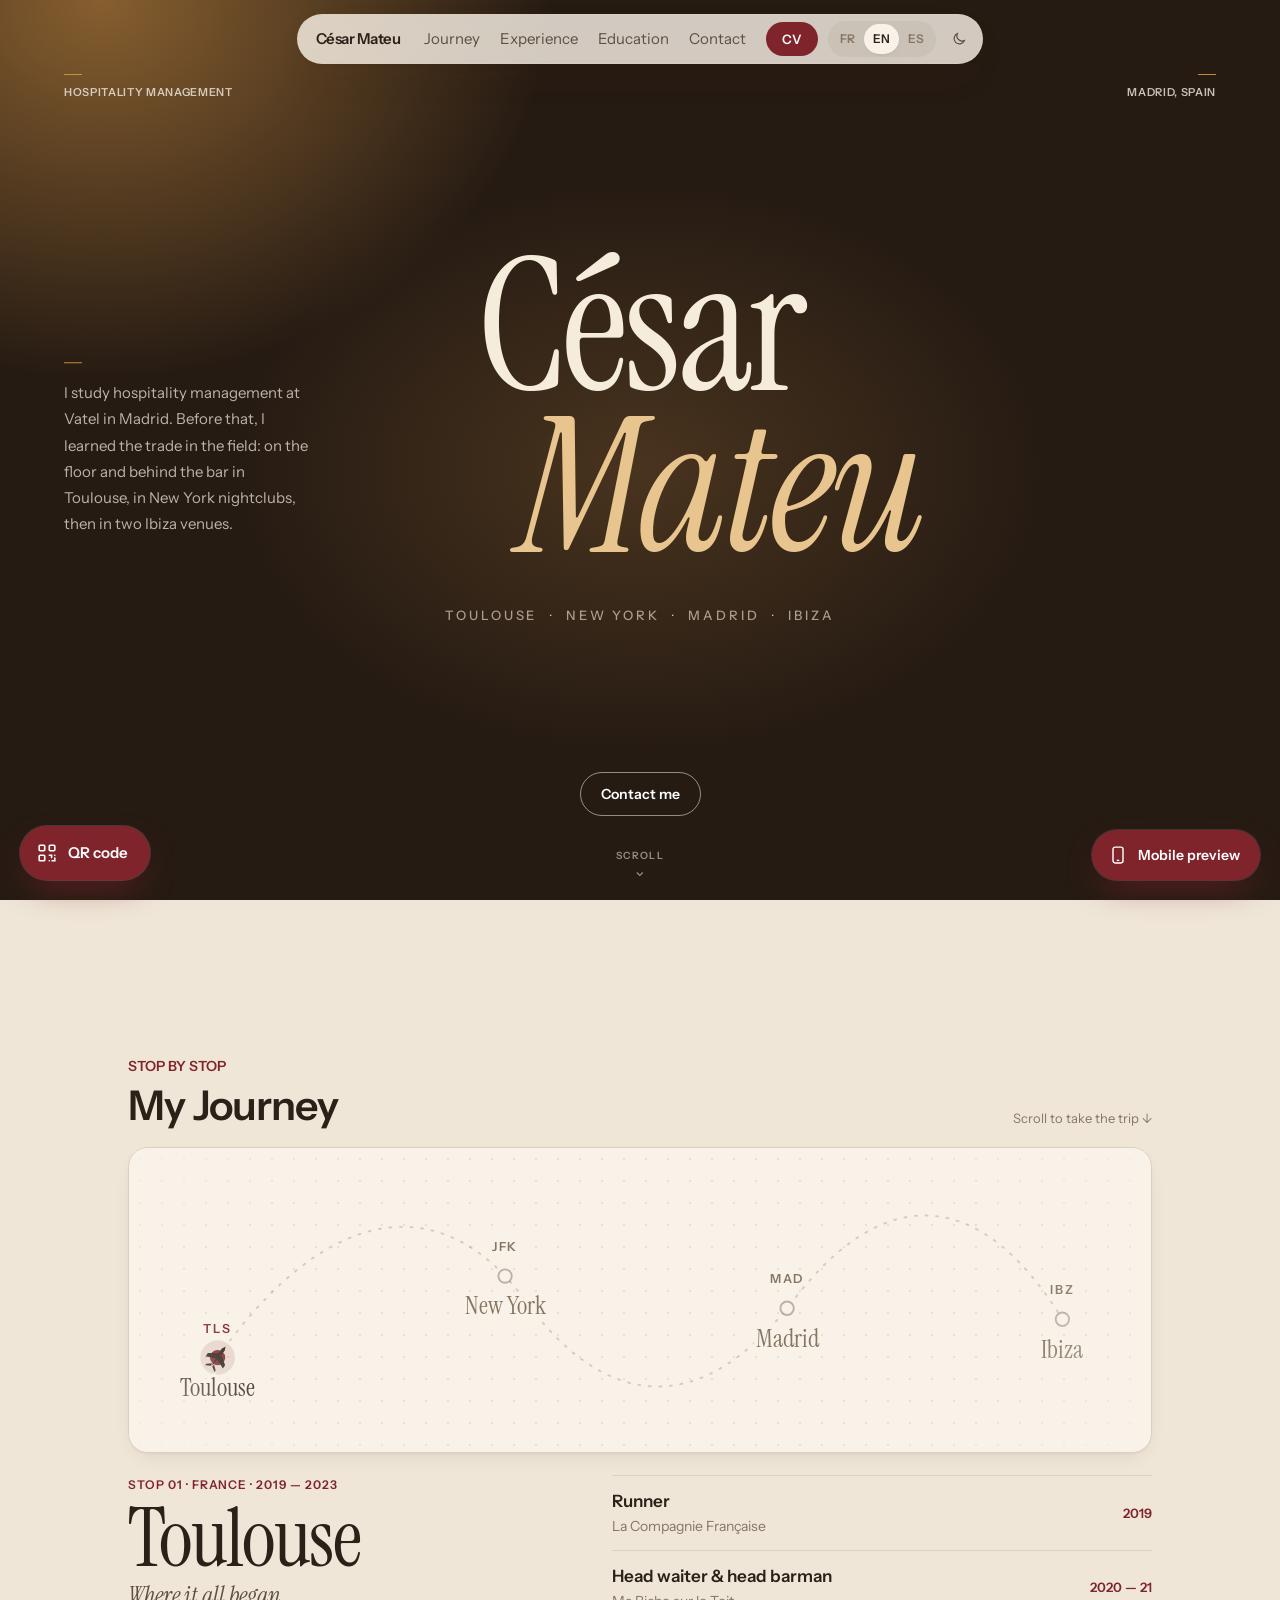
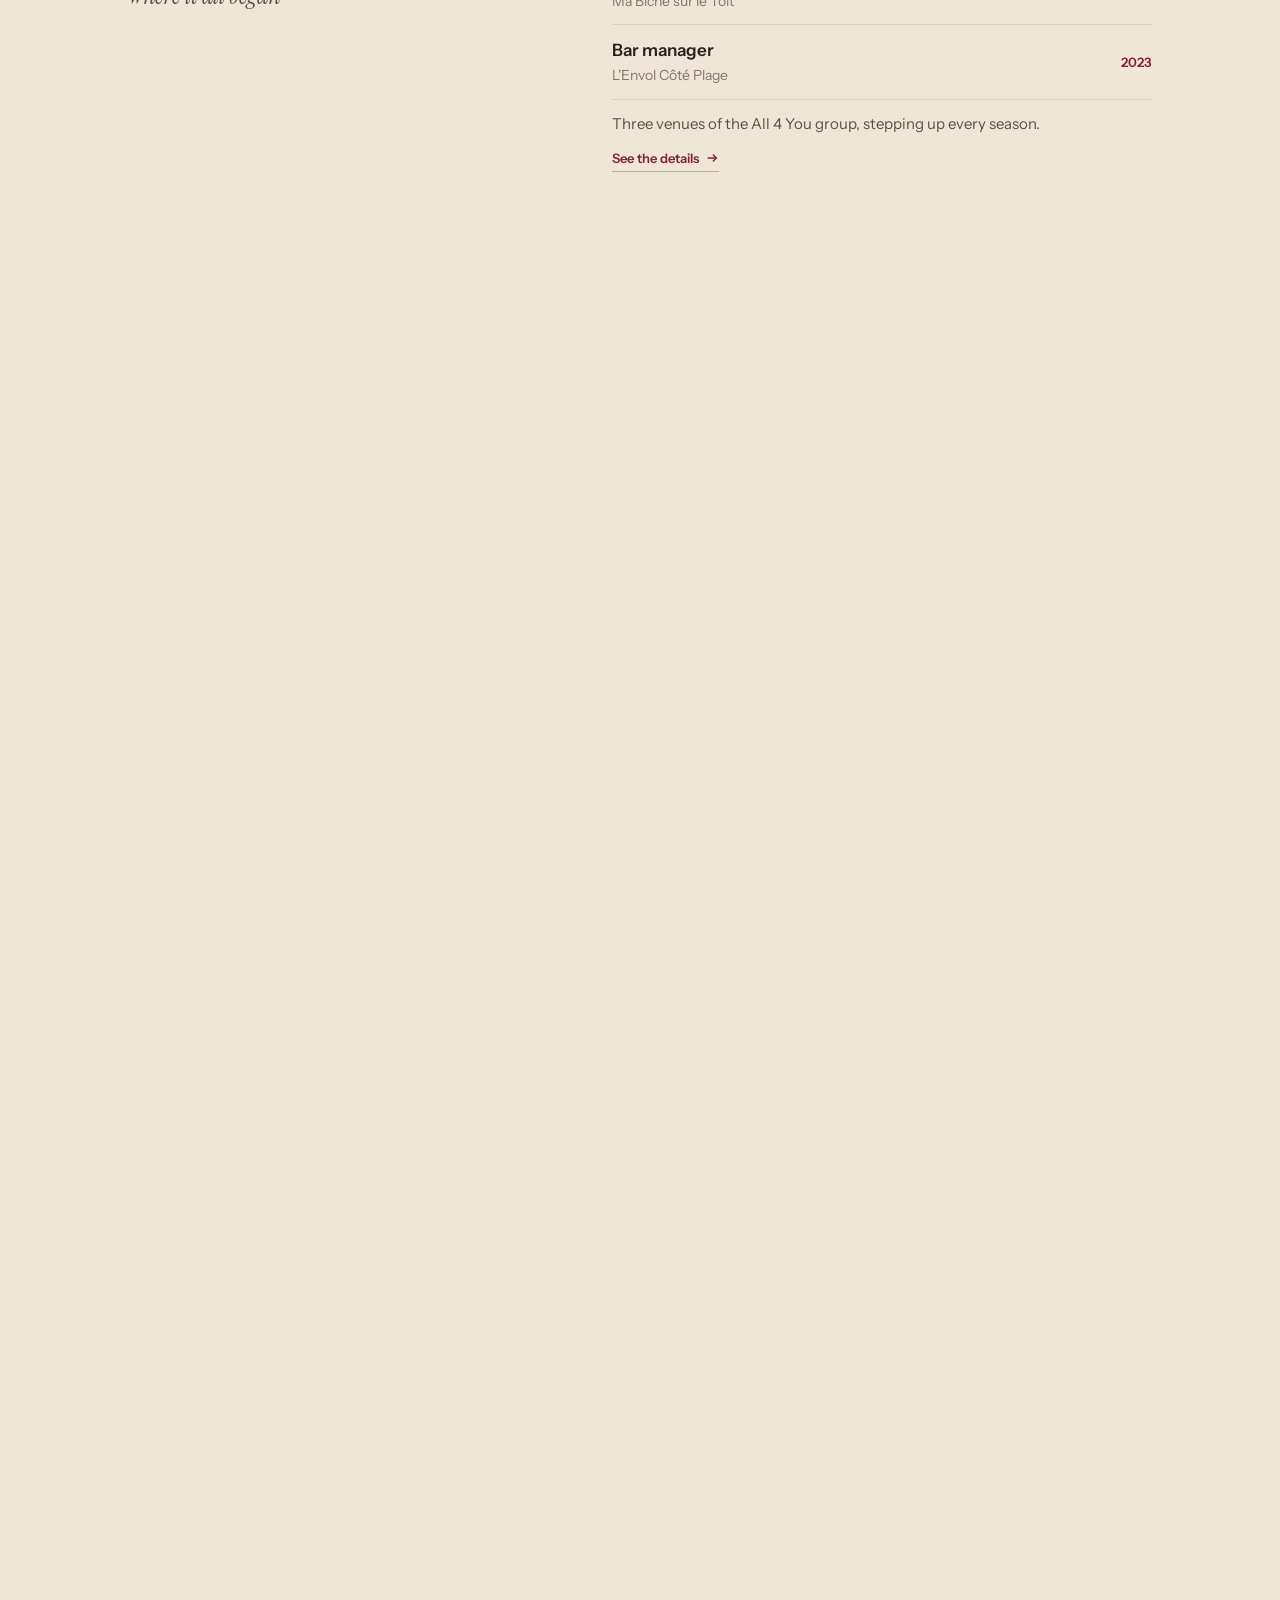
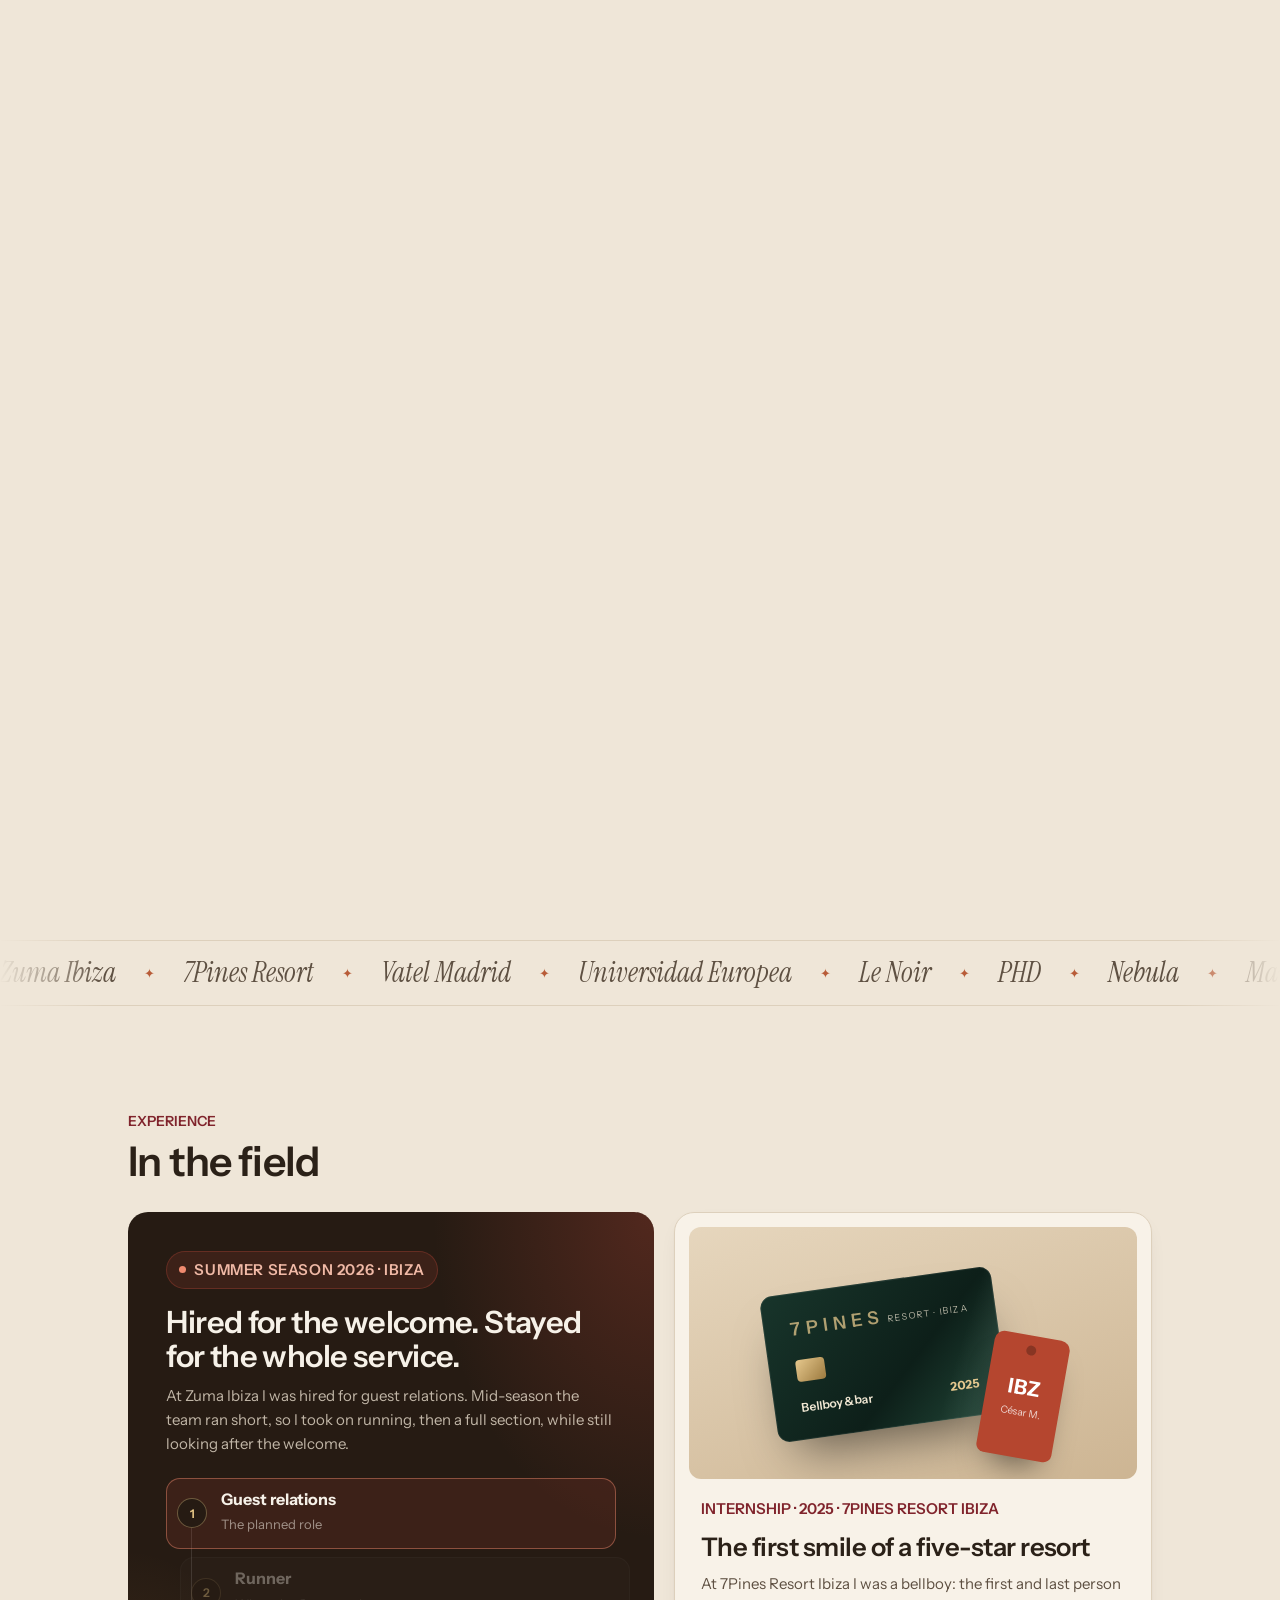
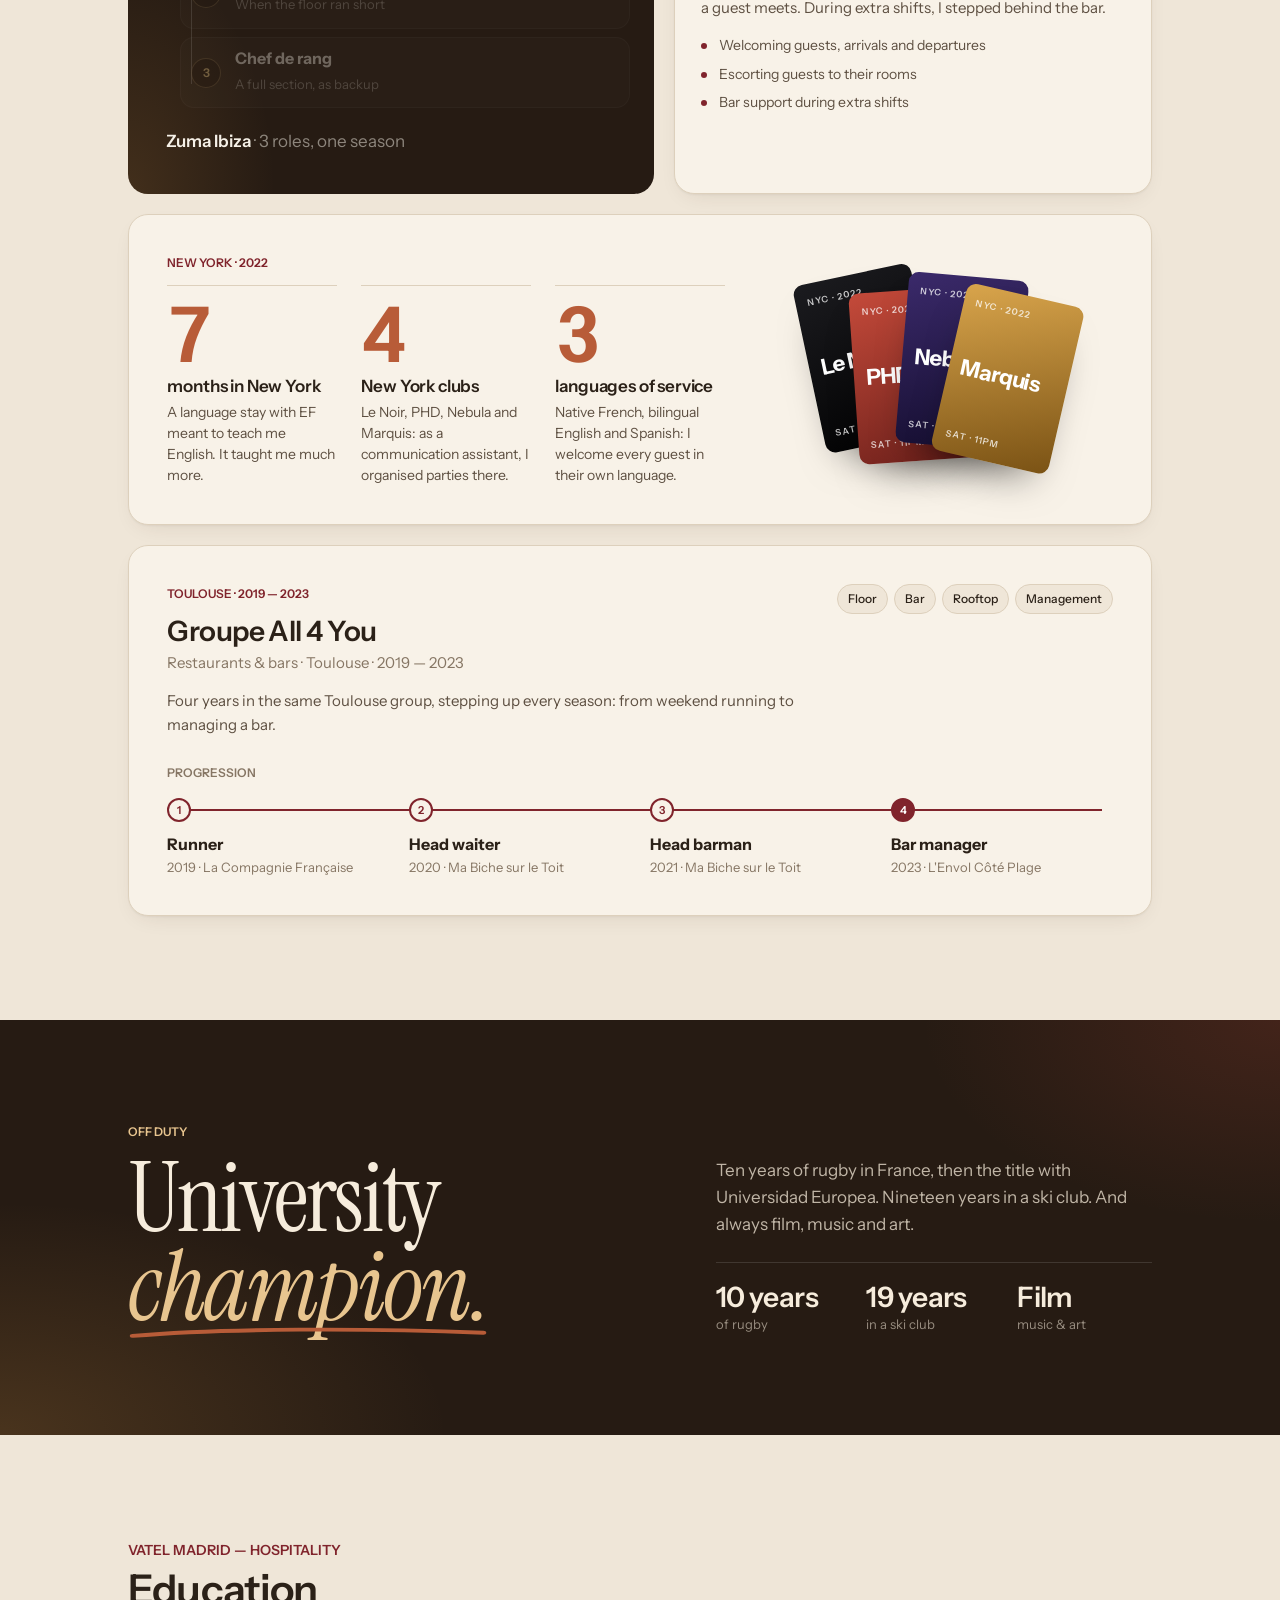
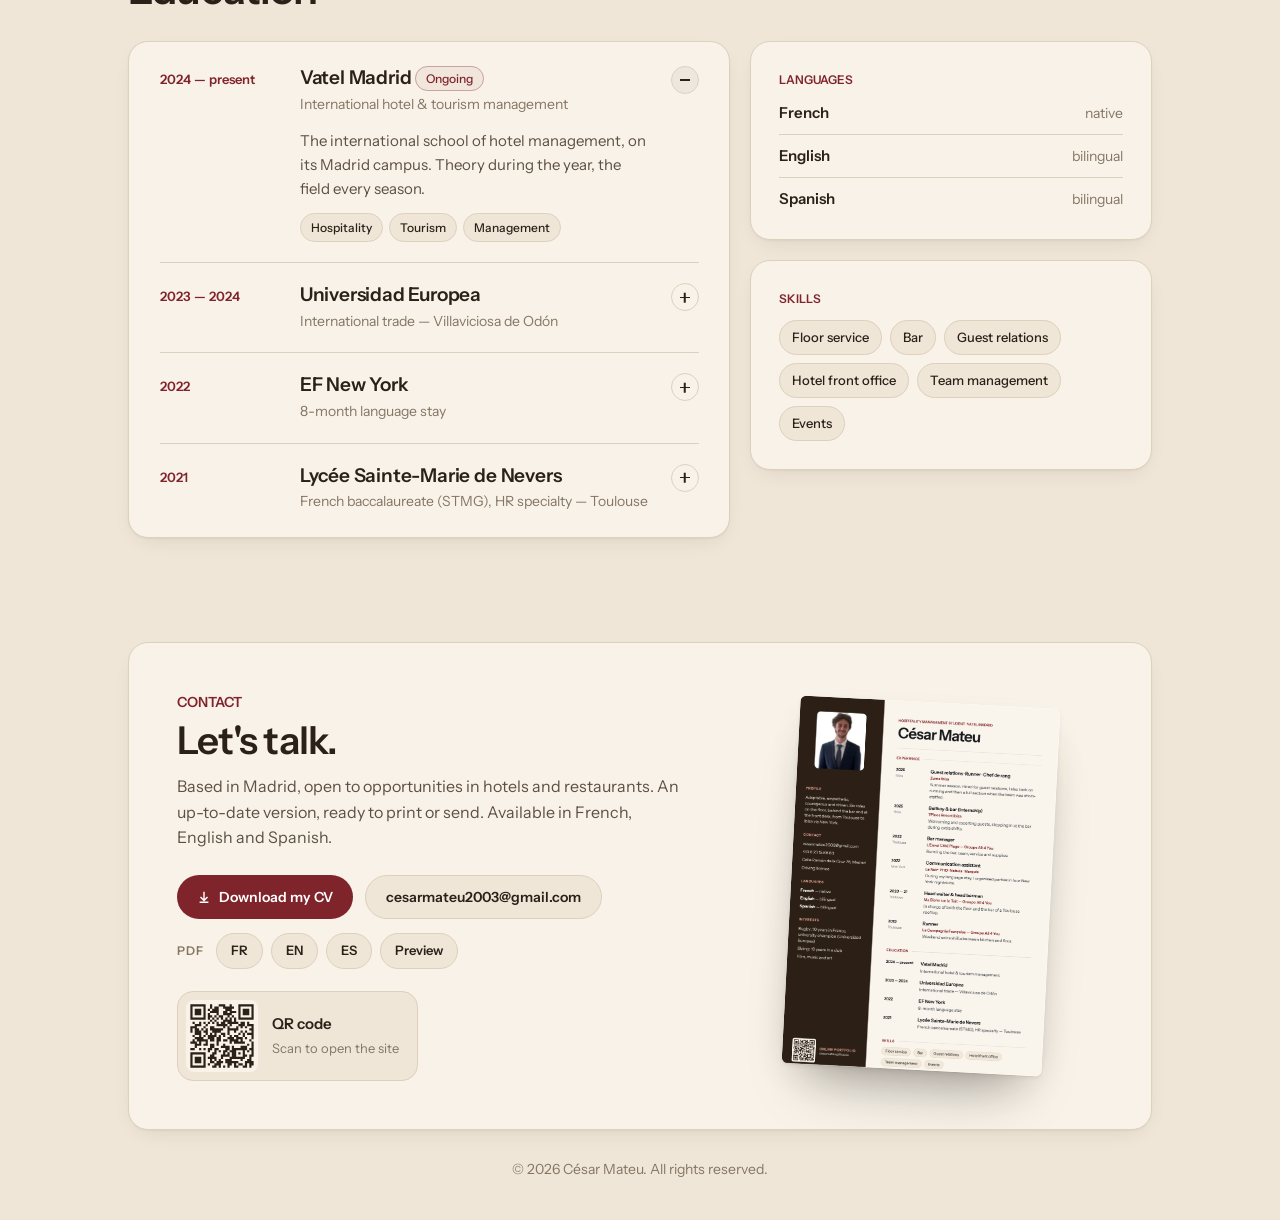
==== commit 934b8e31: "Adresse cesarmateu.github.io, bouton QR code flottant Co-Authored-By: Claude Opus 5.5 (1M context) <" ====
--- a/en/index.html
+++ b/en/index.html
@@ -257,12 +257,13 @@
   <img src="../cv/preview-en.png" alt="CV — César Mateu" width="794" height="1123">
 </dialog>
 <dialog class="qr-modal" aria-label="QR code">
-  <img src="../assets/qr.svg" alt="QR code — https://clementlemaine.github.io/Web-CV-C-sar/" width="320" height="320">
+  <img src="../assets/qr.svg" alt="QR code — https://cesarmateu.github.io/" width="320" height="320">
   <p class="qr-name">César Mateu</p>
-  <p class="qr-url">clementlemaine.github.io/Web-CV-C-sar</p>
+  <p class="qr-url">cesarmateu.github.io</p>
   <div class="row"><a class="btn btn-quiet btn-sm" href="../assets/qr.png" download="Cesar-Mateu-QR.png"><svg viewBox="0 0 16 16" width="14" height="14" fill="none" stroke="currentColor" stroke-width="1.6" aria-hidden="true"><path d="M8 2v10M4 8l4 4 4-4M3 14h10"/></svg> PNG</a>
   <button class="btn btn-primary btn-sm" type="button" data-close>Close</button></div>
 </dialog>
+<button class="qr-btn" type="button" data-open-qr aria-label="QR code" title="QR code"><svg viewBox="0 0 24 24" width="20" height="20" fill="none" stroke="currentColor" stroke-width="1.8" aria-hidden="true"><rect x="3.5" y="3.5" width="6" height="6" rx="1"/><rect x="14.5" y="3.5" width="6" height="6" rx="1"/><rect x="3.5" y="14.5" width="6" height="6" rx="1"/><path d="M14.5 14.5h2.5v2.5M20.5 14.5v.01M14.5 20.5h.01M17.5 20.5h3v-3" stroke-linecap="round"/></svg><span>QR code</span></button>
 <button class="phone-btn" type="button" data-phone aria-label="Mobile preview" title="Mobile preview"><svg viewBox="0 0 24 24" width="20" height="20" fill="none" stroke="currentColor" stroke-width="1.7" aria-hidden="true"><rect x="6" y="2.5" width="12" height="19" rx="2.5"/><path d="M10.5 18.5h3"/></svg><span>Mobile preview</span></button>
 <dialog class="phone-modal" aria-label="Mobile preview">
   <button class="phone-close" type="button" data-phone-close aria-label="Close">×</button>
--- a/assets/style.css
+++ b/assets/style.css
@@ -482,6 +482,18 @@
 .qr-url { font-size: 13px; color: #867664; margin-top: 6px; }
 .qr-modal .row { justify-content: center; margin-top: 20px; }
 
+.qr-btn {
+  position: fixed; left: 20px; bottom: 20px; z-index: 90; height: 54px; padding: 0 22px 0 16px; border-radius: 99px; display: inline-flex; align-items: center; gap: 10px;
+  background: rgb(var(--c-accent)); color: rgb(var(--c-on-accent)); font-size: 15px; font-weight: 600; white-space: nowrap;
+  box-shadow: 0 0 0 1px rgb(255 255 255 / .14), 0 14px 32px -10px rgb(var(--c-accent) / .75), 0 4px 10px rgba(0, 0, 0, .2);
+  transition: transform .25s var(--ease), background .2s, color .2s;
+}
+.qr-btn svg { width: 22px; height: 22px; }
+.qr-btn::before { content: ""; position: absolute; inset: 0; border-radius: inherit; animation: phone-ping 2.6s ease-out infinite; pointer-events: none; }
+.qr-btn:hover { transform: translateY(-2px); background: rgb(var(--c-ink)); color: rgb(var(--c-page)); }
+.in-frame .qr-btn { display: none; }
+@media (max-width: 600px) { .qr-btn { left: 16px; bottom: 16px; height: 50px; font-size: 14px; } }
+
 /* ---------- aperçu mobile ---------- */
 .phone-btn {
   position: fixed; right: 20px; bottom: 20px; z-index: 90; height: 50px; padding: 0 20px 0 16px; border-radius: 99px; display: inline-flex; align-items: center; gap: 10px;
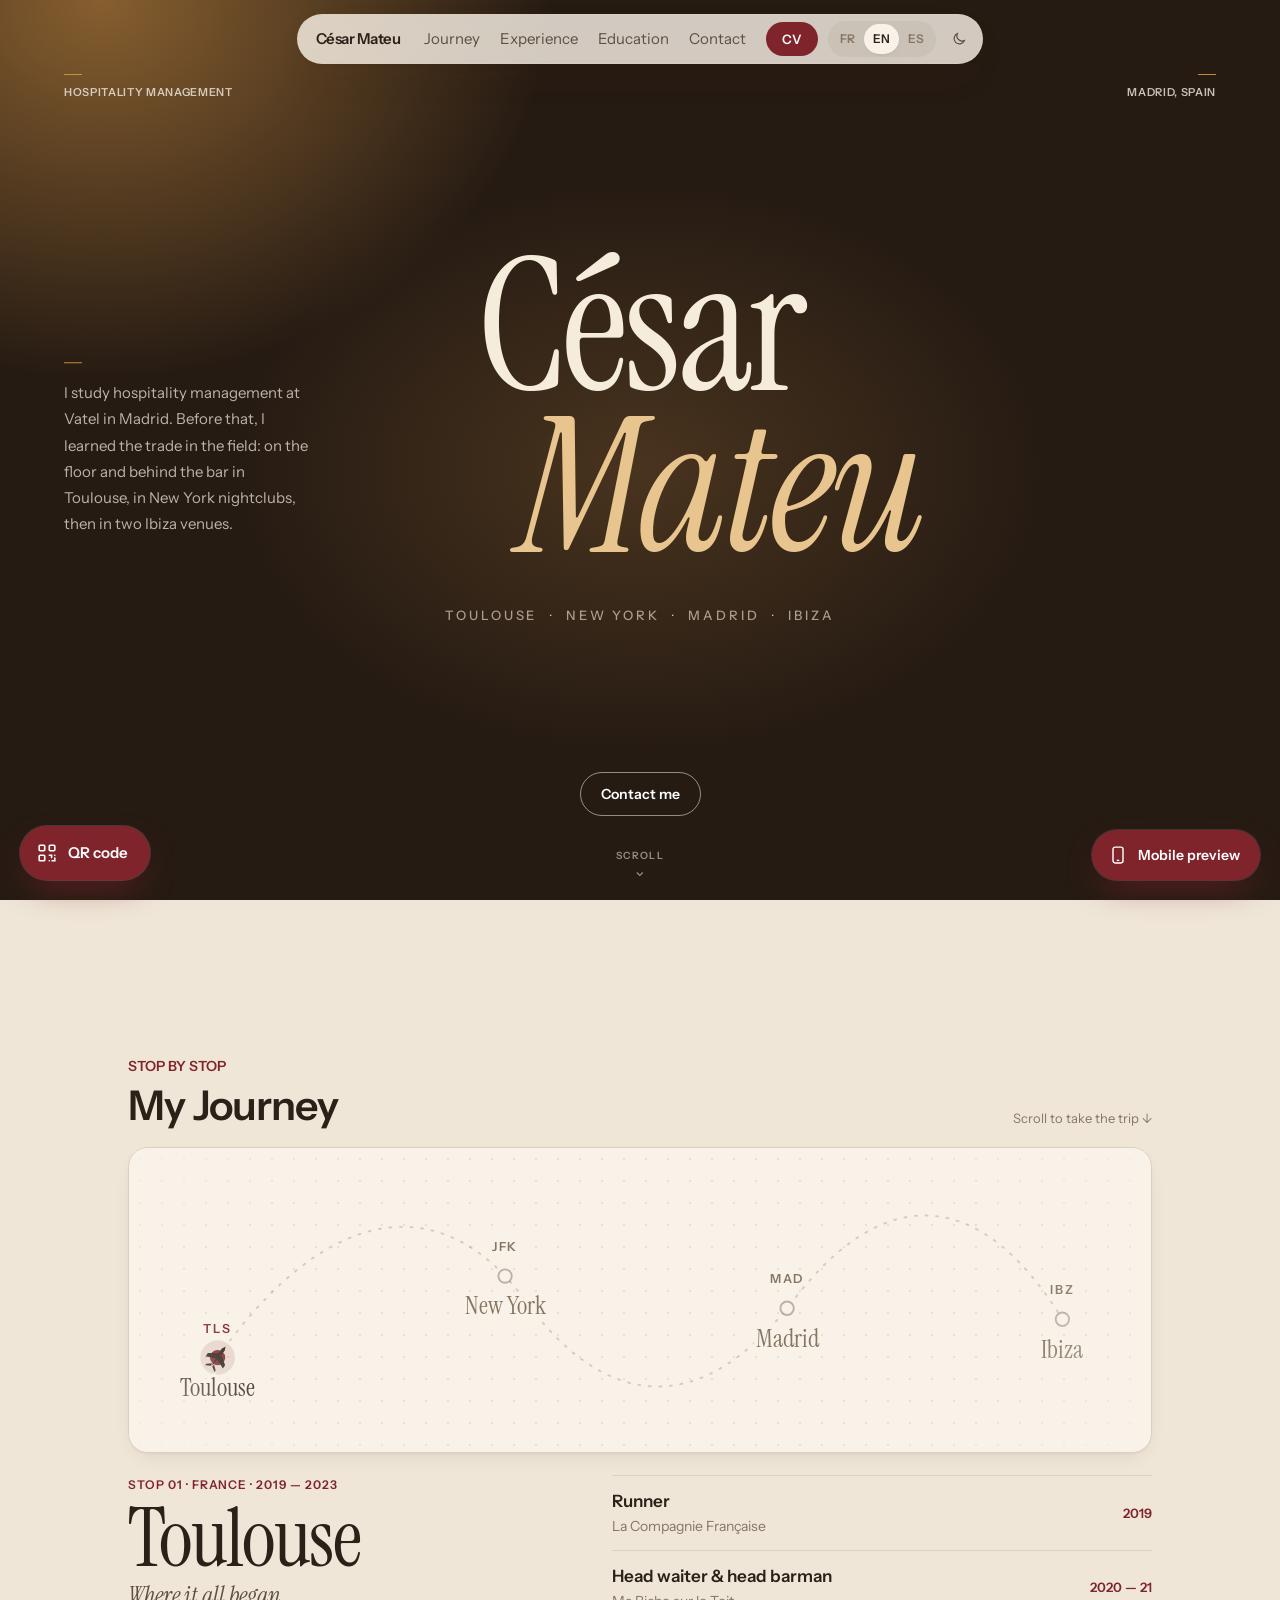
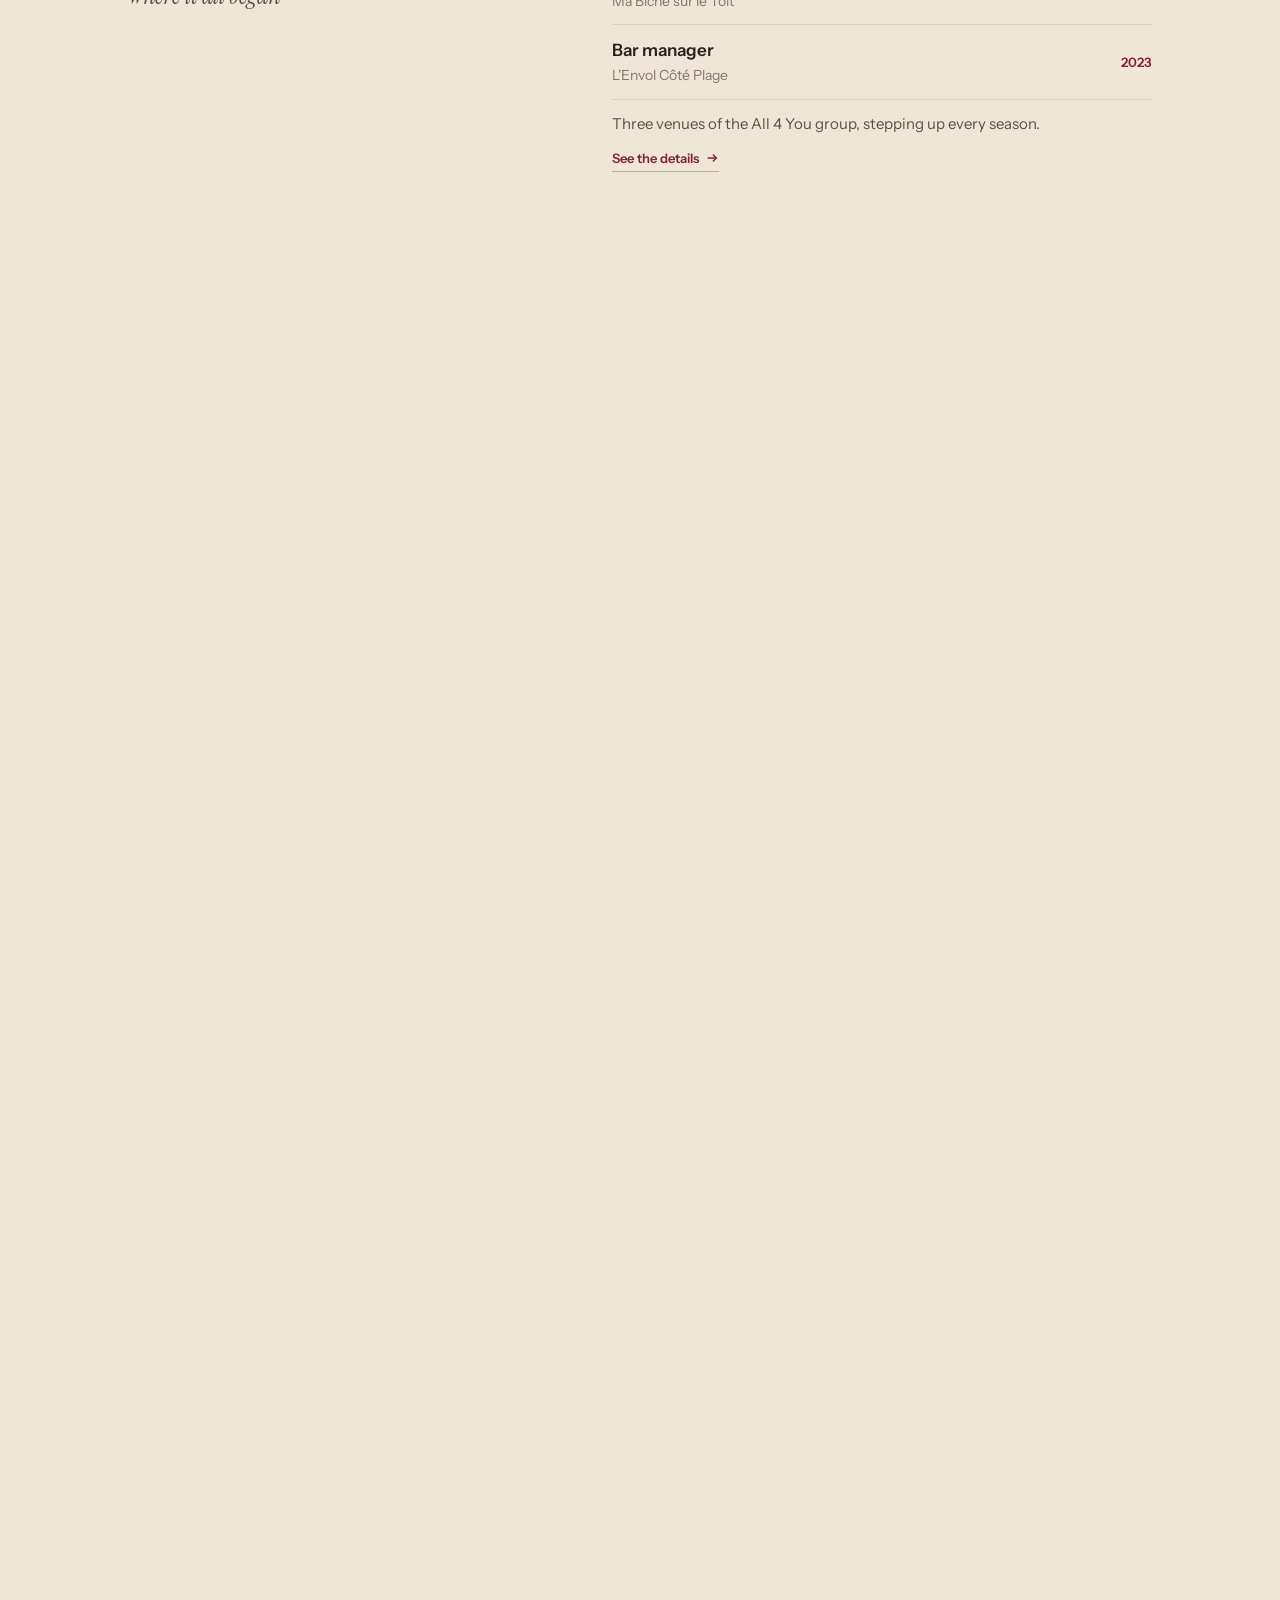
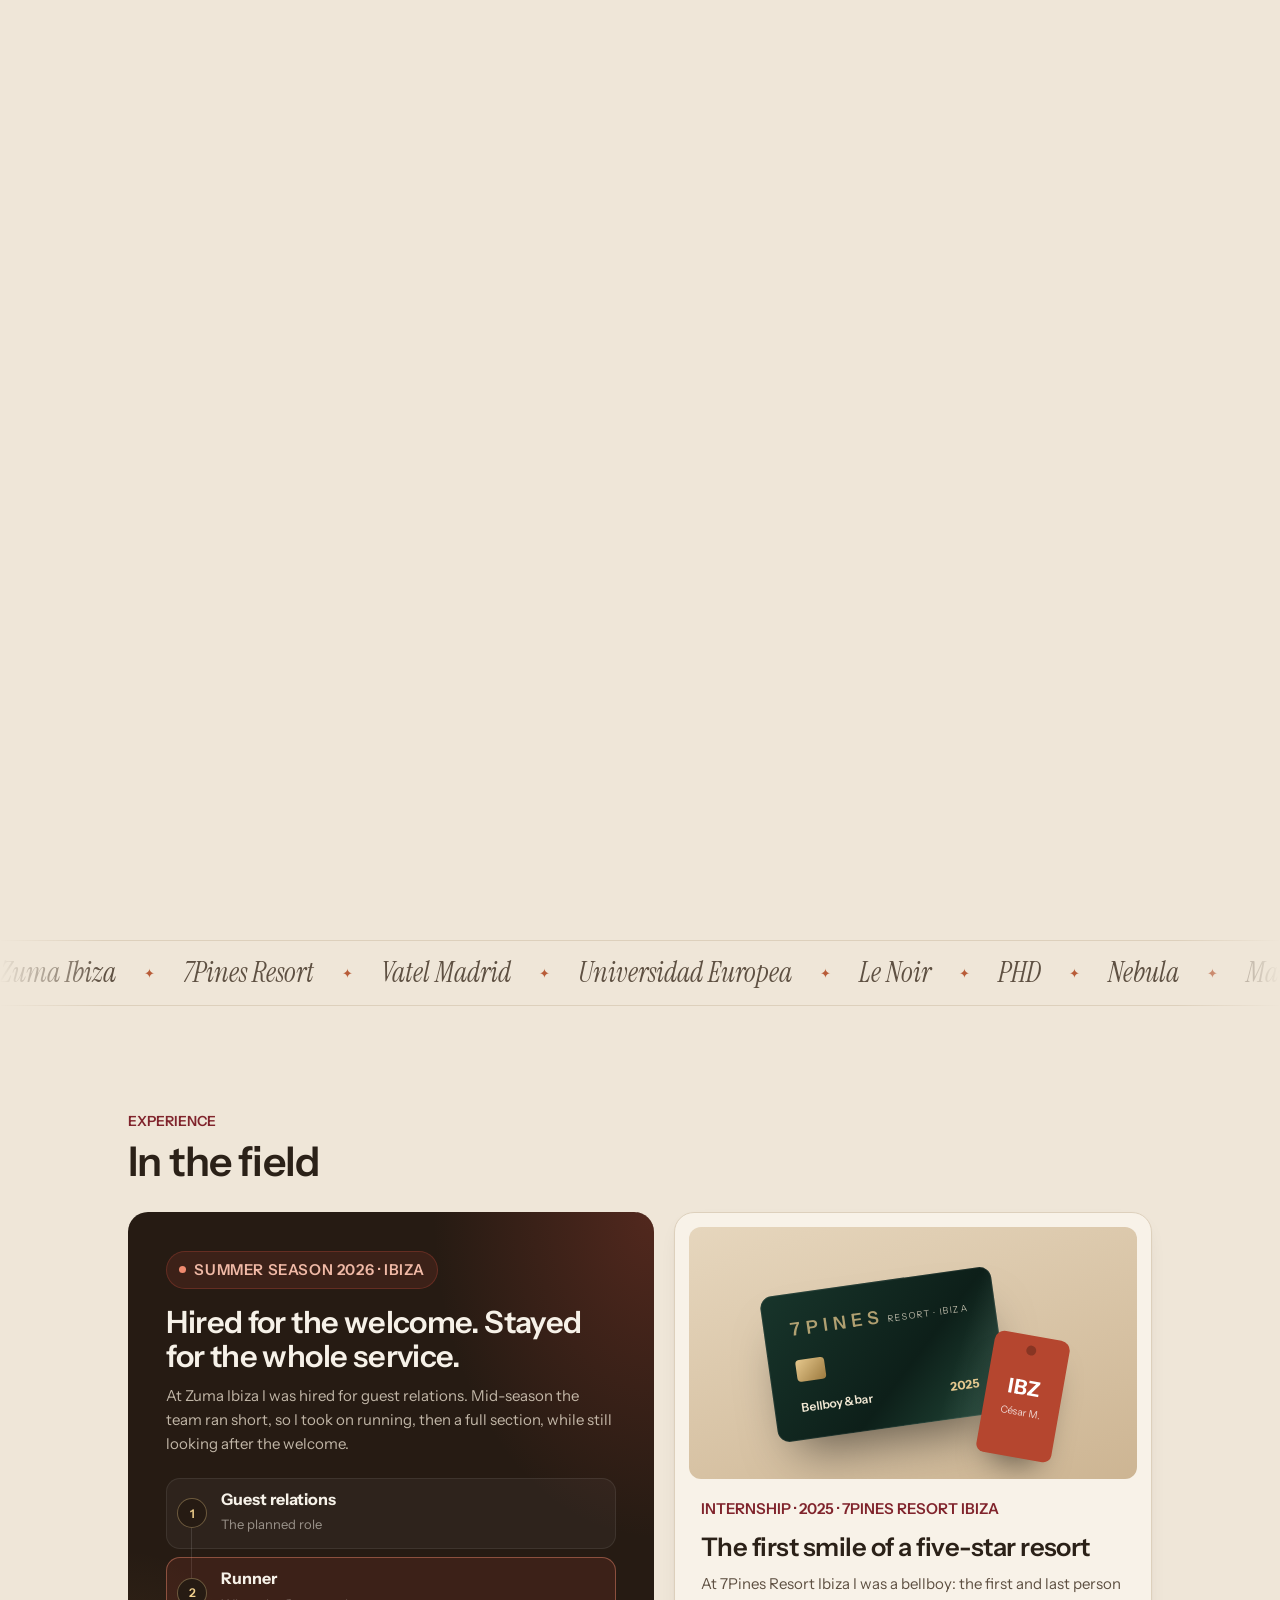
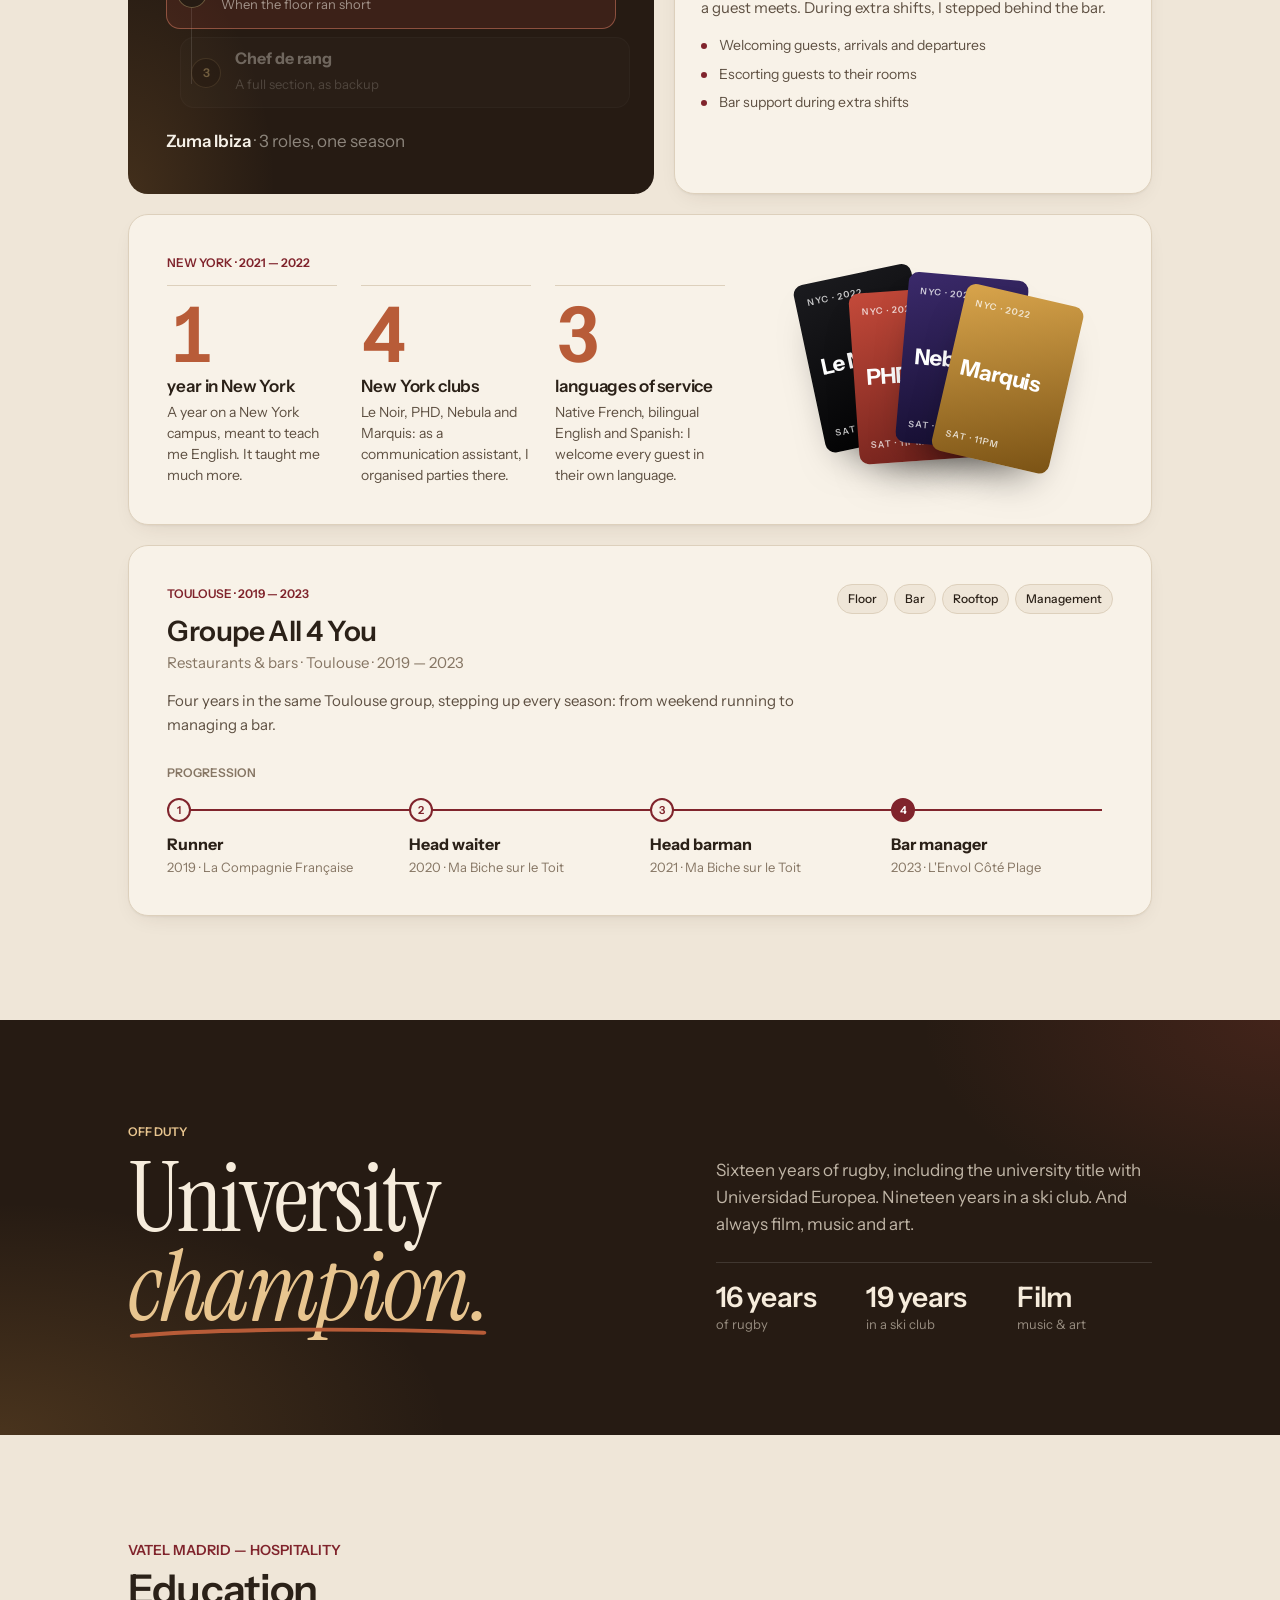
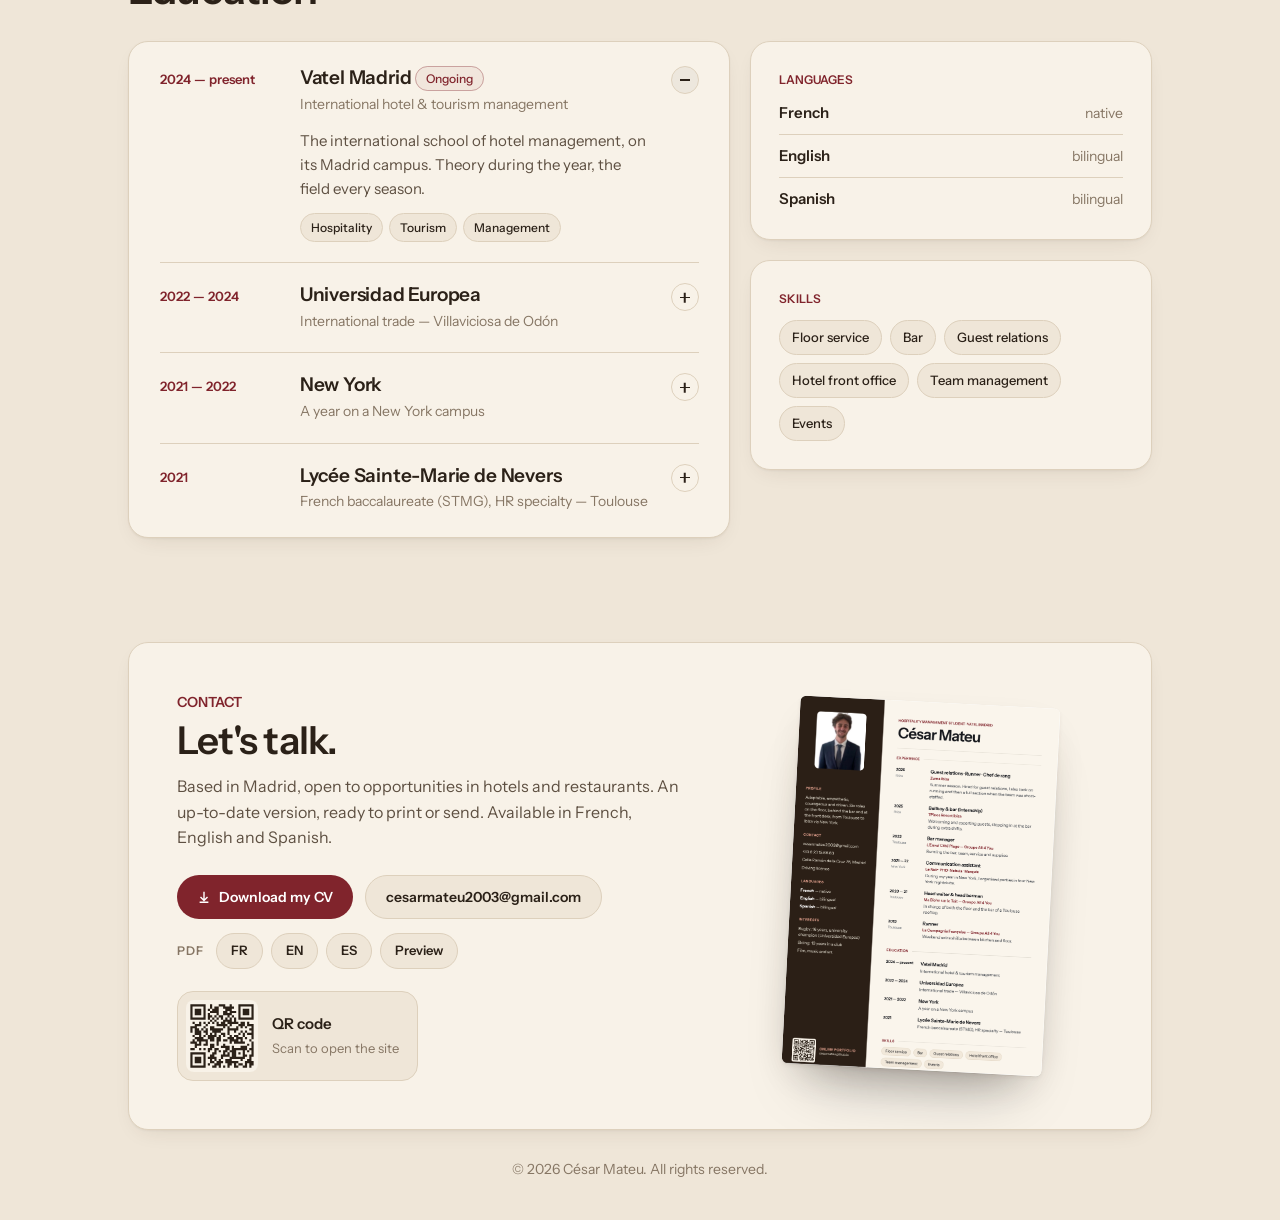
==== commit 7e8da03d: "Corrections de César : un an à New York sans EF, Europea 2022–2024, 16 ans de rugby Co-Authored-By: " ====
--- a/en/index.html
+++ b/en/index.html
@@ -74,11 +74,11 @@
           </article>
           <article class="leg" data-leg="1">
             <div class="leg-head">
-              <p class="leg-meta">Stop 02 · United States · 2022</p>
+              <p class="leg-meta">Stop 02 · United States · 2021 — 2022</p>
               <h3 class="leg-city">New York</h3>
               <p class="leg-title">Opening up</p>
             </div>
-            <div class="leg-body"><ul><li><span class="it-role">Language stay</span><span class="it-venue">EF New York</span><span class=it-year>8 months</span></li><li><span class="it-role">Communication assistant</span><span class="it-venue">Le Noir · PHD · Nebula · Marquis</span><span class=it-year>2022</span></li></ul><p class="leg-note">English, New York nightlife and organising parties in four clubs.</p>
+            <div class="leg-body"><ul><li><span class="it-role">A year on campus</span><span class="it-venue">New York</span><span class=it-year>2021 — 22</span></li><li><span class="it-role">Communication assistant</span><span class="it-venue">Le Noir · PHD · Nebula · Marquis</span><span class=it-year>2021 — 22</span></li></ul><p class="leg-note">English, New York nightlife and organising parties in four clubs.</p>
               <a class="leg-more" href="#ny">See the details <svg viewBox="0 0 16 16" width="14" height="14" fill="none" stroke="currentColor" stroke-width="1.6" aria-hidden="true"><path d="M3 8h10M9 4l4 4-4 4"/></svg></a></div>
           </article>
           <article class="leg" data-leg="2">
@@ -87,7 +87,7 @@
               <h3 class="leg-city">Madrid</h3>
               <p class="leg-title">School</p>
             </div>
-            <div class="leg-body"><ul><li><span class="it-role">International trade</span><span class="it-venue">Universidad Europea</span><span class=it-year>2023 — 24</span></li><li><span class="it-role">University rugby champion</span><span class="it-venue">Universidad Europea</span></li><li><span class="it-role">Hospitality management</span><span class="it-venue">Vatel Madrid</span><span class=it-year>2024 —</span></li></ul><p class="leg-note">Spanish every day, a title with the rugby team, then Vatel.</p>
+            <div class="leg-body"><ul><li><span class="it-role">International trade</span><span class="it-venue">Universidad Europea</span><span class=it-year>2022 — 24</span></li><li><span class="it-role">University rugby champion</span><span class="it-venue">Universidad Europea</span></li><li><span class="it-role">Hospitality management</span><span class="it-venue">Vatel Madrid</span><span class=it-year>2024 —</span></li></ul><p class="leg-note">Spanish every day, a title with the rugby team, then Vatel.</p>
               <a class="leg-more" href="#formation">See the details <svg viewBox="0 0 16 16" width="14" height="14" fill="none" stroke="currentColor" stroke-width="1.6" aria-hidden="true"><path d="M3 8h10M9 4l4 4-4 4"/></svg></a></div>
           </article>
           <article class="leg" data-leg="3">
@@ -103,7 +103,7 @@
   </div>
 </section>
 
-<div class="marquee" aria-hidden="true"><div class="marquee-track"><span>Zuma Ibiza</span><b>✦</b> <span>7Pines Resort</span><b>✦</b> <span>Vatel Madrid</span><b>✦</b> <span>Universidad Europea</span><b>✦</b> <span>Le Noir</span><b>✦</b> <span>PHD</span><b>✦</b> <span>Nebula</span><b>✦</b> <span>Marquis</span><b>✦</b> <span>EF New York</span><b>✦</b> <span>L&#x27;Envol Côté Plage</span><b>✦</b> <span>Ma Biche sur le Toit</span><b>✦</b> <span>La Compagnie Française</span><b>✦</b><span>Zuma Ibiza</span><b>✦</b> <span>7Pines Resort</span><b>✦</b> <span>Vatel Madrid</span><b>✦</b> <span>Universidad Europea</span><b>✦</b> <span>Le Noir</span><b>✦</b> <span>PHD</span><b>✦</b> <span>Nebula</span><b>✦</b> <span>Marquis</span><b>✦</b> <span>EF New York</span><b>✦</b> <span>L&#x27;Envol Côté Plage</span><b>✦</b> <span>Ma Biche sur le Toit</span><b>✦</b> <span>La Compagnie Française</span><b>✦</b></div></div>
+<div class="marquee" aria-hidden="true"><div class="marquee-track"><span>Zuma Ibiza</span><b>✦</b> <span>7Pines Resort</span><b>✦</b> <span>Vatel Madrid</span><b>✦</b> <span>Universidad Europea</span><b>✦</b> <span>Le Noir</span><b>✦</b> <span>PHD</span><b>✦</b> <span>Nebula</span><b>✦</b> <span>Marquis</span><b>✦</b> <span>L&#x27;Envol Côté Plage</span><b>✦</b> <span>Ma Biche sur le Toit</span><b>✦</b> <span>La Compagnie Française</span><b>✦</b><span>Zuma Ibiza</span><b>✦</b> <span>7Pines Resort</span><b>✦</b> <span>Vatel Madrid</span><b>✦</b> <span>Universidad Europea</span><b>✦</b> <span>Le Noir</span><b>✦</b> <span>PHD</span><b>✦</b> <span>Nebula</span><b>✦</b> <span>Marquis</span><b>✦</b> <span>L&#x27;Envol Côté Plage</span><b>✦</b> <span>Ma Biche sur le Toit</span><b>✦</b> <span>La Compagnie Française</span><b>✦</b></div></div>
 
 <section class="sec" id="experiences">
   <div class="wrap">
@@ -139,8 +139,8 @@
 
     <article class="card ny-card spot" id="ny" data-reveal>
       <div class="ny-copy">
-        <p class="eyebrow-sm">New York · 2022</p>
-        <div class="ny-stats"><div class="ny-stat"><p class="big-n" data-count="8">8</p><h3>months in New York</h3><p>A language stay with EF meant to teach me English. It taught me much more.</p></div><div class="ny-stat"><p class="big-n" data-count="4">4</p><h3>New York clubs</h3><p>Le Noir, PHD, Nebula and Marquis: as a communication assistant, I organised parties there.</p></div><div class="ny-stat"><p class="big-n" data-count="3">3</p><h3>languages of service</h3><p>Native French, bilingual English and Spanish: I welcome every guest in their own language.</p></div></div>
+        <p class="eyebrow-sm">New York · 2021 — 2022</p>
+        <div class="ny-stats"><div class="ny-stat"><p class="big-n" data-count="1">1</p><h3>year in New York</h3><p>A year on a New York campus, meant to teach me English. It taught me much more.</p></div><div class="ny-stat"><p class="big-n" data-count="4">4</p><h3>New York clubs</h3><p>Le Noir, PHD, Nebula and Marquis: as a communication assistant, I organised parties there.</p></div><div class="ny-stat"><p class="big-n" data-count="3">3</p><h3>languages of service</h3><p>Native French, bilingual English and Spanish: I welcome every guest in their own language.</p></div></div>
       </div>
       <div class="flyers" aria-hidden="true"><div class="flyer f0"><span class="flyer-k">NYC · 2022</span><strong>Le Noir</strong><span class="flyer-d">Sat · 11PM</span></div><div class="flyer f1"><span class="flyer-k">NYC · 2022</span><strong>PHD</strong><span class="flyer-d">Sat · 11PM</span></div><div class="flyer f2"><span class="flyer-k">NYC · 2022</span><strong>Nebula</strong><span class="flyer-d">Sat · 11PM</span></div><div class="flyer f3"><span class="flyer-k">NYC · 2022</span><strong>Marquis</strong><span class="flyer-d">Sat · 11PM</span></div></div>
     </article>
@@ -163,8 +163,8 @@
       <h2 class="h-xl" data-reveal>University <span class="u">champion.<svg viewBox="0 0 300 20" preserveAspectRatio="none" aria-hidden="true"><path d="M4 14 C 80 4, 200 4, 296 10"/></svg></span></h2>
     </div>
     <div data-reveal>
-      <p class="statement-p">Ten years of rugby in France, then the title with Universidad Europea. Nineteen years in a ski club. And always film, music and art.</p>
-      <ul class="off-stats"><li><strong>10 years</strong><span>of rugby</span></li><li><strong>19 years</strong><span>in a ski club</span></li><li><strong>Film</strong><span>music &amp; art</span></li></ul>
+      <p class="statement-p">Sixteen years of rugby, including the university title with Universidad Europea. Nineteen years in a ski club. And always film, music and art.</p>
+      <ul class="off-stats"><li><strong>16 years</strong><span>of rugby</span></li><li><strong>19 years</strong><span>in a ski club</span></li><li><strong>Film</strong><span>music &amp; art</span></li></ul>
     </div>
   </div>
 </section>
@@ -185,7 +185,7 @@
         </details></li>
         <li><details class="edu-row">
           <summary>
-            <span class="edu-years">2023 — 2024</span>
+            <span class="edu-years">2022 — 2024</span>
             <div><h3>Universidad Europea</h3><p class="edu-prog">International trade — Villaviciosa de Odón</p></div>
             <span class="edu-plus" aria-hidden="true"></span>
           </summary>
@@ -193,11 +193,11 @@
         </details></li>
         <li><details class="edu-row">
           <summary>
-            <span class="edu-years">2022</span>
-            <div><h3>EF New York</h3><p class="edu-prog">8-month language stay</p></div>
-            <span class="edu-plus" aria-hidden="true"></span>
-          </summary>
-          <div class="edu-more"><p>Eight months of immersion in New York, until English became fluent.</p><span class="tags"><span class="tag">English</span><span class="tag">Immersion</span></span></div>
+            <span class="edu-years">2021 — 2022</span>
+            <div><h3>New York</h3><p class="edu-prog">A year on a New York campus</p></div>
+            <span class="edu-plus" aria-hidden="true"></span>
+          </summary>
+          <div class="edu-more"><p>A year of immersion in New York, until English became fluent.</p><span class="tags"><span class="tag">English</span><span class="tag">Immersion</span></span></div>
         </details></li>
         <li><details class="edu-row">
           <summary>
